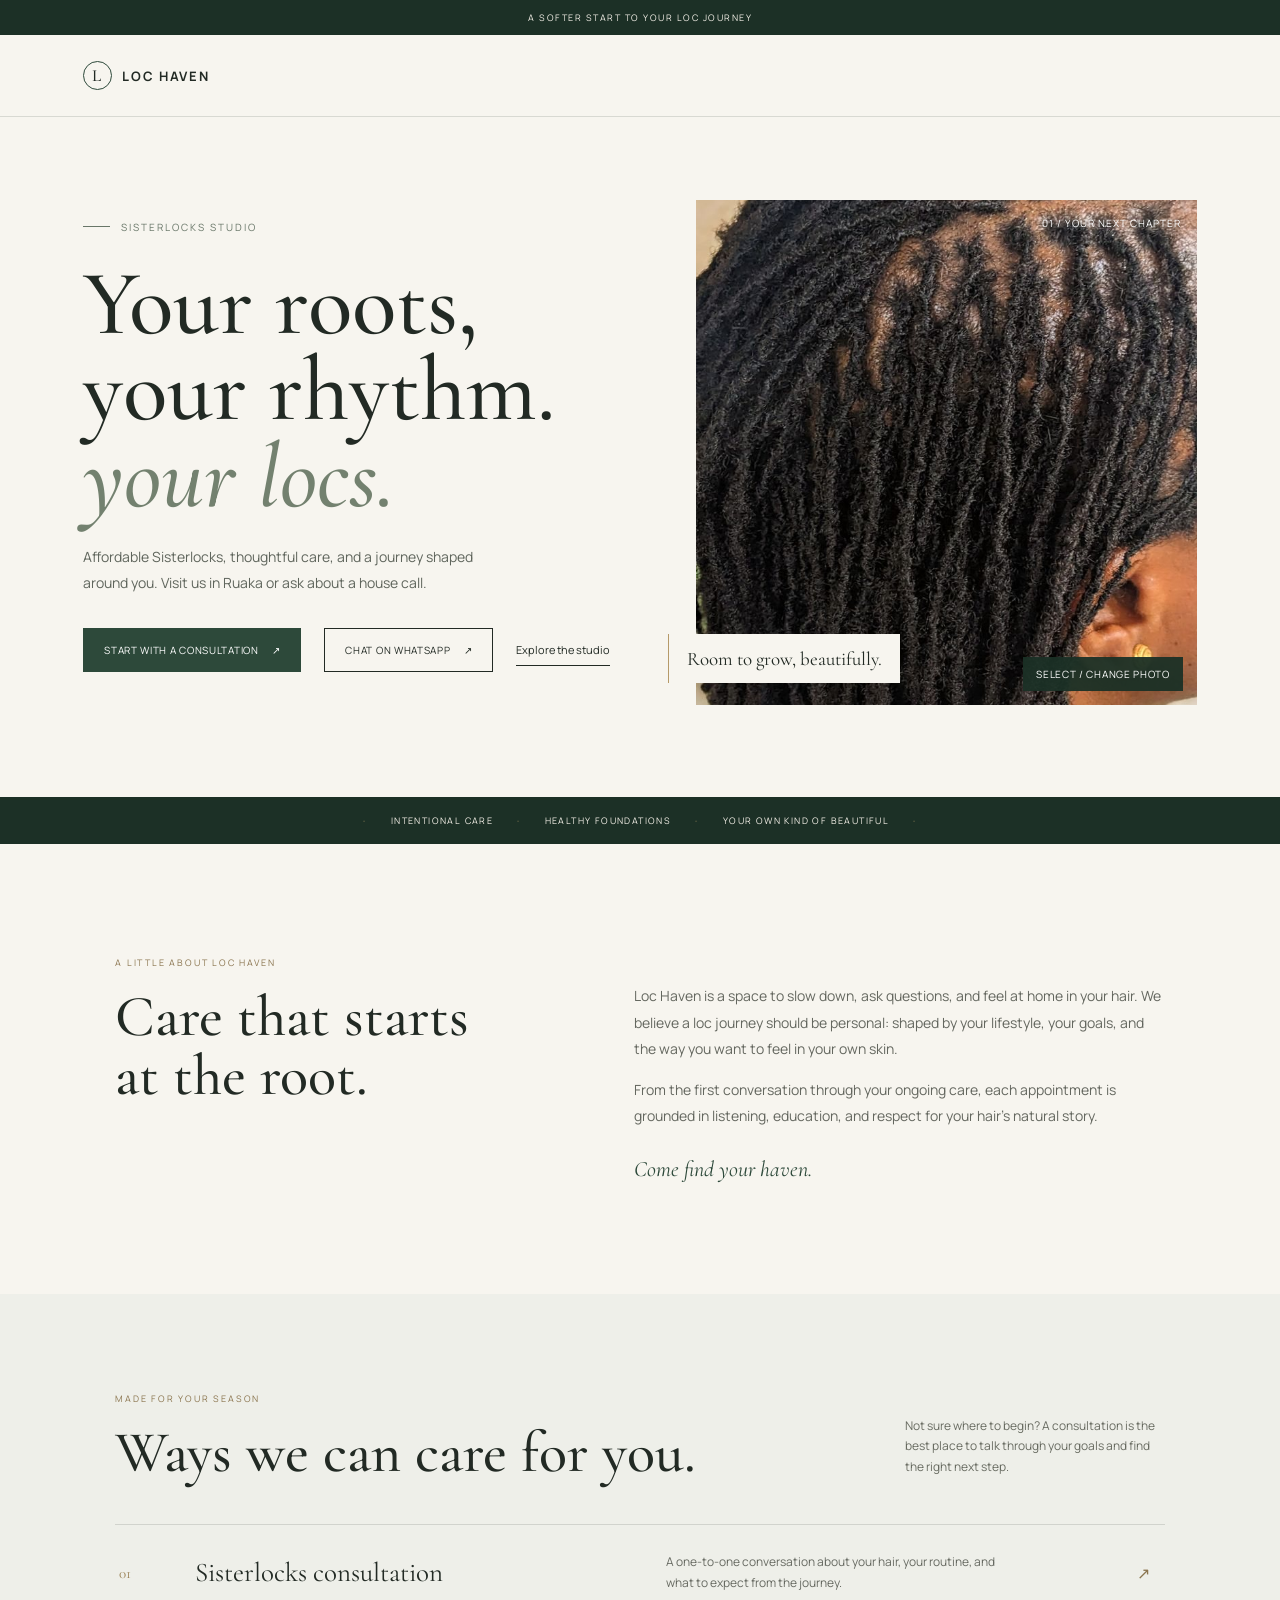
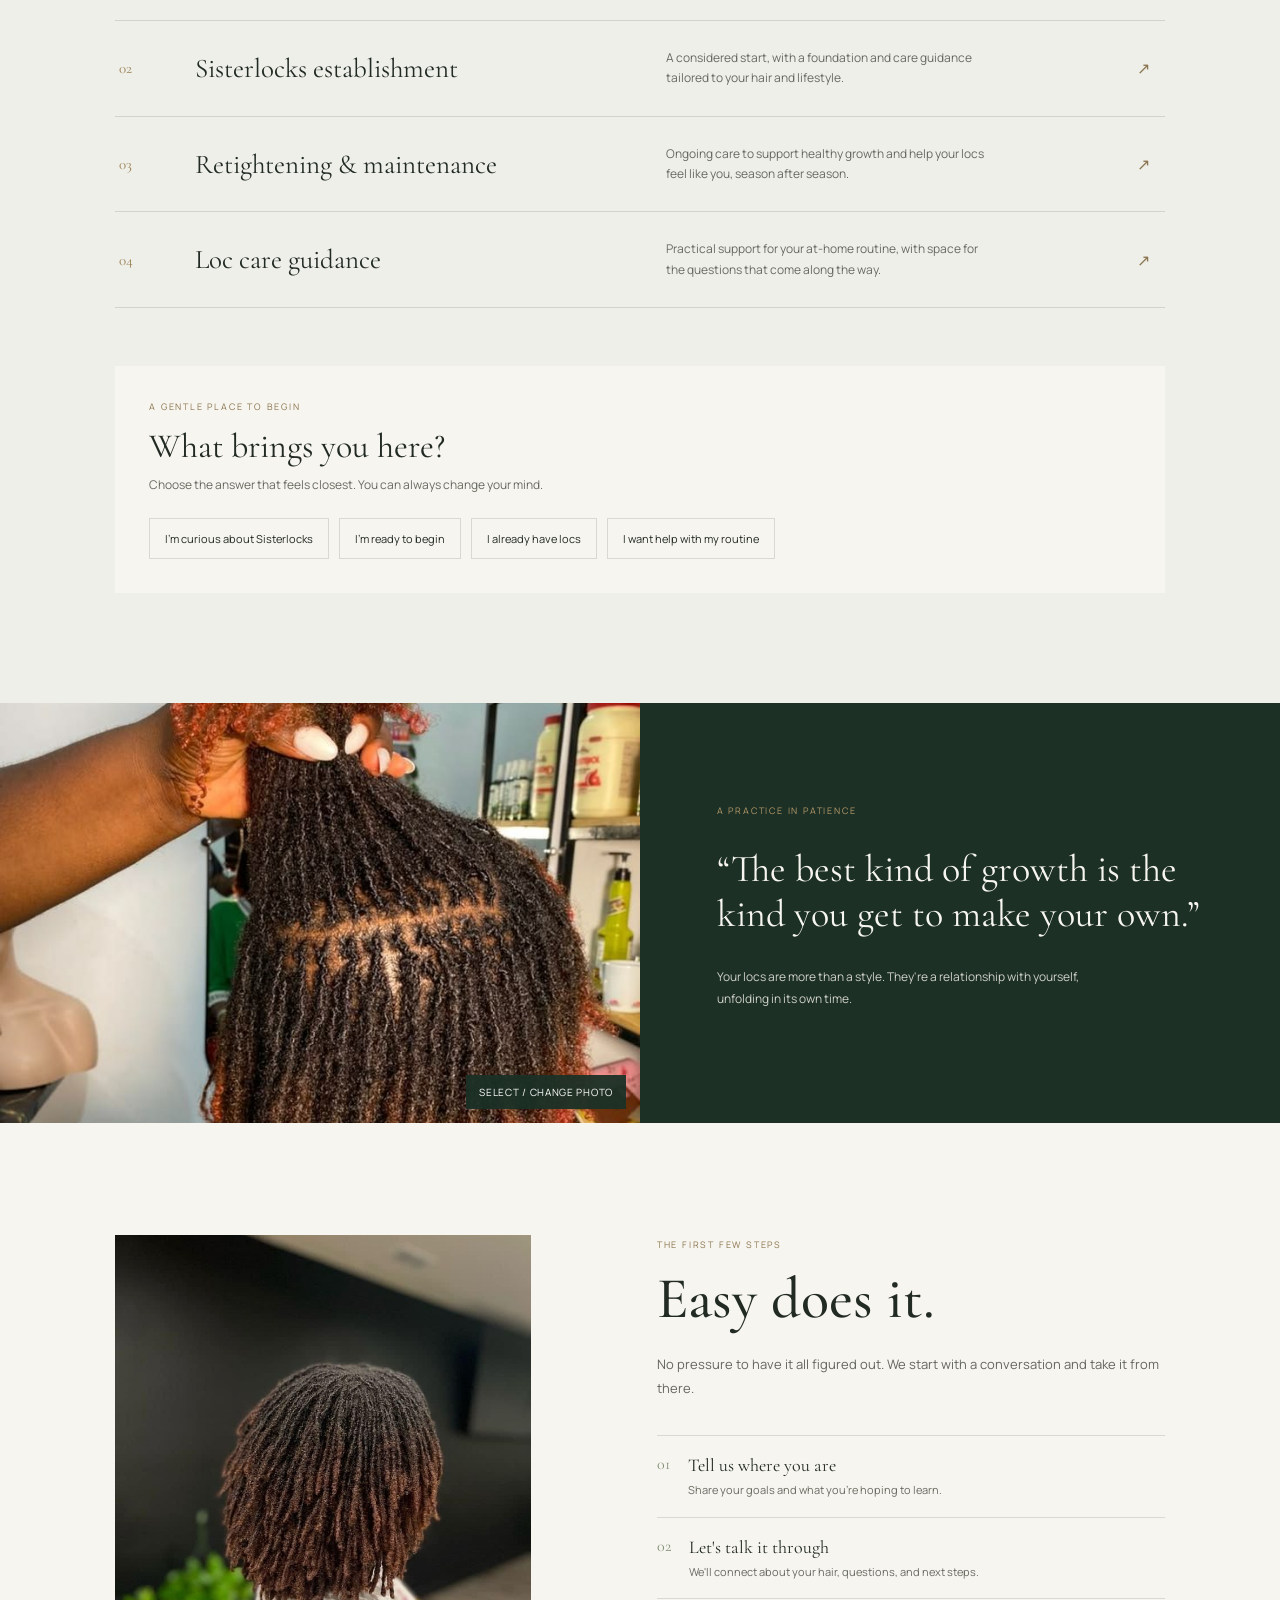
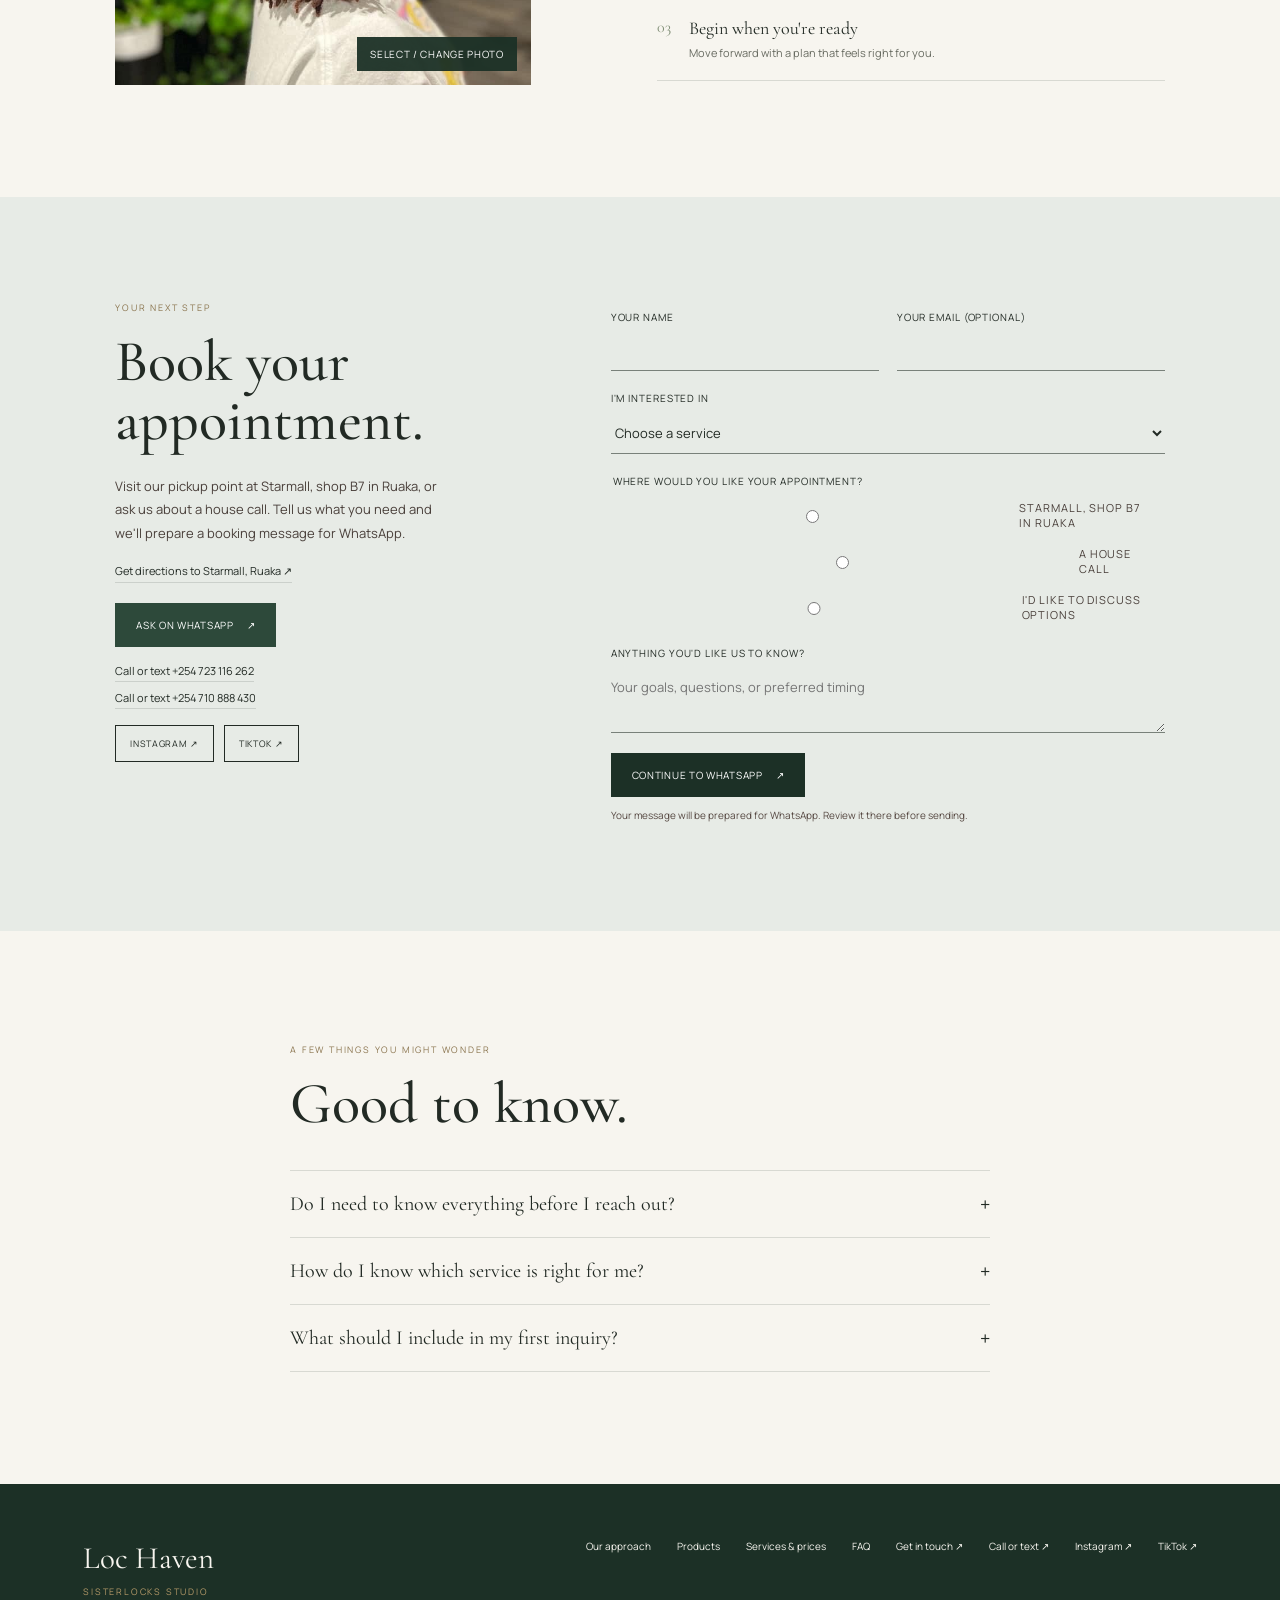
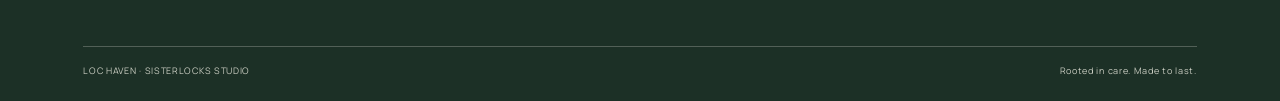
==== index.html @ c94c6c43 "Add direct WhatsApp contact on home page Co-authored-by: Copilot App <223556219+Copilot@users.norepl" ====
<!DOCTYPE html>
<html lang="en">
<head>
    <meta charset="UTF-8">
    <meta name="viewport" content="width=device-width, initial-scale=1.0">
    <meta name="theme-color" content="#f4f0e8">
    <meta name="description" content="A thoughtful home for your loc journey. Discover Sisterlocks consultations, establishment, and ongoing care at Loc Haven.">
    <title>Loc Haven | Sisterlocks Studio</title>
    <script>
        if (location.protocol === "file:" || location.hostname === "localhost" || location.hostname.endsWith(".localhost")) {
            document.documentElement.classList.add("local-preview");
        }
    </script>
    <link rel="preconnect" href="https://fonts.googleapis.com">
    <link rel="preconnect" href="https://fonts.gstatic.com" crossorigin>
    <link href="https://fonts.googleapis.com/css2?family=Cormorant+Garamond:wght@500;600;700&family=Manrope:wght@400;500;600;700&display=swap" rel="stylesheet">
    <link rel="stylesheet" href="STYLE.CSS?v=2">

</head>
<body>
    <div class="topline">A softer start to your loc journey</div>
    <header class="site-header">
        <a class="brand" href="#home" aria-label="Loc Haven home"><span class="brand-mark">L</span> LOC HAVEN</a>
        <details class="mobile-menu">
            <summary class="menu-toggle" aria-label="Open navigation">☰</summary>
            <nav class="nav-links" aria-label="Main navigation">
                <a href="index.html" aria-current="page">Home</a>
                <a href="services.html">Services</a>
                <a href="products.html">Products</a>
                <a href="#story">Our approach</a>
                <a href="#journey">Your journey</a>
                <a href="#faq">FAQ</a>
                <a class="nav-cta" href="#booking" data-service="Sisterlocks consultation">Begin your inquiry <span>↗</span></a>
            </nav>
        </details>
    </header>

    <main>
        <section class="hero" id="home">
            <div class="hero-copy">
                <div class="eyebrow">Sisterlocks studio</div>
                <h1>Your roots,<br>your rhythm.<br><em>your locs.</em></h1>
                <p>Affordable Sisterlocks, thoughtful care, and a journey shaped around you. Visit us in Ruaka or ask about a house call.</p>
                <div class="hero-actions">
                    <a class="button button-dark" href="#booking" data-service="Sisterlocks consultation">Start with a consultation <span>↗</span></a>
                    <a class="button" href="https://api.whatsapp.com/send?phone=254723116262&amp;text=Hello%20Loc%20Haven%2C%20I%27d%20like%20to%20ask%20a%20question%20about%20your%20services.">Chat on WhatsApp <span>↗</span></a>
                    <a class="text-link" href="#services">Explore the studio</a>
                </div>
            </div>
            <div class="hero-image-wrap">
                <button class="photo-edit" type="button" data-photo-edit="hero" aria-label="Change the hero photo">
                    <img class="hero-image" src="assets/hero.jpg" data-studio-image="hero" alt="Close-up of Sisterlocks styled over one shoulder" fetchpriority="high">
                    <span class="photo-edit-label">Select / change photo</span>
                </button>
                <input class="photo-input" type="file" accept="image/*" data-photo-input="hero" hidden>
                <div class="image-note">Room to grow, beautifully.</div>
                <div class="image-index">01 / YOUR NEXT CHAPTER</div>
            </div>
        </section>

        <div class="ticker" aria-label="Studio values"><span>·</span> intentional care <span>·</span> healthy foundations <span>·</span> your own kind of beautiful <span>·</span></div>

        <section class="section intro" id="story">
            <div>
                <div class="section-label">A little about Loc Haven</div>
                <h2>Care that starts at the root.</h2>
            </div>
            <div class="intro-copy">
                <p>Loc Haven is a space to slow down, ask questions, and feel at home in your hair. We believe a loc journey should be personal: shaped by your lifestyle, your goals, and the way you want to feel in your own skin.</p>
                <p>From the first conversation through your ongoing care, each appointment is grounded in listening, education, and respect for your hair's natural story.</p>
                <div class="signature">Come find your haven.</div>
            </div>
        </section>

        <section class="services" id="services">
            <div class="section-heading">
                <div><div class="section-label">Made for your season</div><h2>Ways we can care for you.</h2></div>
                <p>Not sure where to begin? A consultation is the best place to talk through your goals and find the right next step.</p>
            </div>
            <div class="service-list">
                <article class="service-row"><span class="service-num">01</span><h3>Sisterlocks consultation</h3><p>A one-to-one conversation about your hair, your routine, and what to expect from the journey.</p><a class="service-arrow" href="#booking" data-service="Sisterlocks consultation" aria-label="Ask about a Sisterlocks consultation">↗</a></article>
                <article class="service-row"><span class="service-num">02</span><h3>Sisterlocks establishment</h3><p>A considered start, with a foundation and care guidance tailored to your hair and lifestyle.</p><a class="service-arrow" href="#booking" data-service="Sisterlocks establishment" aria-label="Ask about Sisterlocks establishment">↗</a></article>
                <article class="service-row"><span class="service-num">03</span><h3>Retightening &amp; maintenance</h3><p>Ongoing care to support healthy growth and help your locs feel like you, season after season.</p><a class="service-arrow" href="#booking" data-service="Retightening &amp; maintenance" aria-label="Ask about retightening and maintenance">↗</a></article>
                <article class="service-row"><span class="service-num">04</span><h3>Loc care guidance</h3><p>Practical support for your at-home routine, with space for the questions that come along the way.</p><a class="service-arrow" href="#booking" data-service="Loc care guidance" aria-label="Ask about loc care guidance">↗</a></article>
            </div>
            <div class="service-finder">
                <div class="section-label">A gentle place to begin</div>
                <h3>What brings you here?</h3>
                <p>Choose the answer that feels closest. You can always change your mind.</p>
                <div class="service-choices" role="group" aria-label="Choose what brings you to Loc Haven">
                    <button type="button" data-recommendation="Sisterlocks consultation" aria-pressed="false">I'm curious about Sisterlocks</button>
                    <button type="button" data-recommendation="Sisterlocks establishment" aria-pressed="false">I'm ready to begin</button>
                    <button type="button" data-recommendation="Retightening &amp; maintenance" aria-pressed="false">I already have locs</button>
                    <button type="button" data-recommendation="Loc care guidance" aria-pressed="false">I want help with my routine</button>
                </div>
                <div class="service-recommendation" id="service-recommendation" aria-live="polite" hidden>
                    <div>
                        <span class="recommendation-label">A lovely next step</span>
                        <h4 id="recommendation-title"></h4>
                        <p id="recommendation-description"></p>
                    </div>
                    <a class="button button-dark" id="recommendation-link" href="#booking">Ask us about it <span>↗</span></a>
                </div>
            </div>
        </section>

        <section class="quote-band">
            <div class="quote-image-wrap">
                <button class="photo-edit" type="button" data-photo-edit="quote" aria-label="Change the quote photo">
                    <img class="quote-image" src="assets/quote.jpg" data-studio-image="quote" alt="Finished loc style lifted to show its neat parting" loading="lazy">
                    <span class="photo-edit-label">Select / change photo</span>
                </button>
                <input class="photo-input" type="file" accept="image/*" data-photo-input="quote" hidden>
            </div>
            <div class="quote-copy">
                <div class="section-label">A practice in patience</div>
                <blockquote>“The best kind of growth is the kind you get to make your own.”</blockquote>
                <p>Your locs are more than a style. They're a relationship with yourself, unfolding in its own time.</p>
            </div>
        </section>

        <section class="section journey" id="journey">
            <div class="journey-image-wrap">
                <button class="photo-edit" type="button" data-photo-edit="journey" aria-label="Change the journey photo">
                    <img class="journey-image" src="assets/journey.jpg" data-studio-image="journey" alt="Portrait from behind showing shoulder-length locs" loading="lazy">
                    <span class="photo-edit-label">Select / change photo</span>
                </button>
                <input class="photo-input" type="file" accept="image/*" data-photo-input="journey" hidden>
            </div>
            <div class="journey-copy">
                <div class="section-label">The first few steps</div>
                <h2>Easy does it.</h2>
                <p class="journey-intro">No pressure to have it all figured out. We start with a conversation and take it from there.</p>
                <div class="steps">
                    <div class="step"><span class="step-number">01</span><div><strong>Tell us where you are</strong><p>Share your goals and what you're hoping to learn.</p></div></div>
                    <div class="step"><span class="step-number">02</span><div><strong>Let's talk it through</strong><p>We'll connect about your hair, questions, and next steps.</p></div></div>
                    <div class="step"><span class="step-number">03</span><div><strong>Begin when you're ready</strong><p>Move forward with a plan that feels right for you.</p></div></div>
                </div>
            </div>
        </section>

        <section class="booking" id="booking">
            <div class="booking-inner">
                <div>
                    <div class="section-label">Your next step</div>
                    <h2>Book your appointment.</h2>
                    <p class="booking-intro">Visit our pickup point at Starmall, shop B7 in Ruaka, or ask us about a house call. Tell us what you need and we'll prepare a booking message for WhatsApp.</p>
                    <a class="booking-location" href="https://www.google.com/maps/search/?api=1&amp;query=Starmall%2C%20Ruaka%2C%20Kenya" target="_blank" rel="noopener noreferrer">Get directions to Starmall, Ruaka ↗</a>
                    <div class="booking-contacts">
                        <a class="button button-dark" href="https://api.whatsapp.com/send?phone=254723116262&amp;text=Hello%20Loc%20Haven%2C%20I%27d%20like%20to%20ask%20about%20Sisterlocks.">Ask on WhatsApp <span>↗</span></a>
                        <div class="booking-phone-links">
                            <a href="tel:+254723116262">Call or text +254 723 116 262</a>
                            <a href="tel:+254710888430">Call or text +254 710 888 430</a>
                        </div>
                        <div class="booking-social-links" aria-label="Follow Loc Haven">
                            <a class="button booking-social-link" href="https://www.instagram.com/sheilas_sisterlocs_studio/">Instagram ↗</a>
                            <a class="button booking-social-link" href="https://www.tiktok.com/@the.loc.haven3">TikTok ↗</a>
                            <a class="button booking-social-link" id="share-site-link" href="#" target="_blank" rel="noopener noreferrer" hidden>Share this website on WhatsApp ↗</a>
                        </div>
                    </div>
                </div>
                <form class="booking-form" id="booking-form">
                    <div class="field"><label for="name">Your name</label><input id="name" name="name" autocomplete="name" required></div>
                    <div class="field"><label for="email">Your email (optional)</label><input id="email" name="email" type="email" autocomplete="email"></div>
                    <div class="field field-wide"><label for="service">I'm interested in</label><select id="service" name="service" required><option value="" disabled selected>Choose a service</option><option>Sisterlocks consultation</option><option>Sisterlocks establishment</option><option>Retightening &amp; maintenance</option><option>Loc care guidance</option><option>I'm not sure yet</option></select></div>
                    <fieldset class="field field-wide visit-preference">
                        <legend>Where would you like your appointment?</legend>
                        <label><input type="radio" name="visit" value="Starmall, shop B7 in Ruaka"> Starmall, shop B7 in Ruaka</label>
                        <label><input type="radio" name="visit" value="A house call"> A house call</label>
                        <label><input type="radio" name="visit" value="I'd like to discuss options"> I'd like to discuss options</label>
                    </fieldset>
                    <div class="field field-wide"><label for="message">Anything you'd like us to know?</label><textarea id="message" name="message" placeholder="Your goals, questions, or preferred timing"></textarea></div>
                    <button class="button" type="submit">Continue to WhatsApp <span>↗</span></button>
                    <p class="form-note">Your message will be prepared for WhatsApp. Review it there before sending.</p>
                </form>
            </div>
        </section>

        <section class="section faq" id="faq">
            <div class="section-heading"><div><div class="section-label">A few things you might wonder</div><h2>Good to know.</h2></div></div>
            <details><summary>Do I need to know everything before I reach out?</summary><p>Not at all. A consultation is a space to ask questions, talk through your goals, and understand what the process could look like for you.</p></details>
            <details><summary>How do I know which service is right for me?</summary><p>Tell us a little about your hair and what you're hoping for in the inquiry form. We can help you find a useful place to begin.</p></details>
            <details><summary>What should I include in my first inquiry?</summary><p>Your name, the service you're curious about, and any questions or timing preferences are a lovely start. You don't need to have a whole plan yet.</p></details>
        </section>
    </main>

    <footer>
        <div class="footer-main">
            <a class="footer-brand" href="#home">Loc Haven<small>Sisterlocks Studio</small></a>
            <div class="footer-links">
                <a href="#story">Our approach</a>
                <a href="products.html">Products</a>
                <a href="services.html">Services &amp; prices</a>
                <a href="#faq">FAQ</a>
                <a href="#booking">Get in touch ↗</a>
                <a href="tel:+254723116262">Call or text ↗</a>
                <a href="https://www.instagram.com/sheilas_sisterlocs_studio/">Instagram ↗</a>
                <a href="https://www.tiktok.com/@the.loc.haven3">TikTok ↗</a>
            </div>
        </div>
        <div class="photo-status" id="photo-status" role="status" aria-live="polite"></div>
        <div class="footer-bottom"><span>LOC HAVEN · SISTERLOCKS STUDIO</span><span>Rooted in care. Made to last.</span></div>
    </footer>
    <script src="script.js?v=2" defer></script>
</body>
</html>
---- STYLE.CSS ----
:root {
            --paper: #f7f5ef;
            --ink: #222a24;
            --green: #2d493a;
            --green-deep: #1c3026;
            --lime: #b69a69;
            --sage: #e7ebe6;
            --line: rgba(32, 43, 35, .14);
            --serif: "Cormorant Garamond", Georgia, serif;
            --sans: "Manrope", sans-serif;
        }
        * { box-sizing: border-box; }
        html { scroll-behavior: smooth; }
        body { margin: 0; background: var(--paper); color: var(--ink); font-family: var(--sans); }
        a { color: inherit; text-decoration: none; }
        button, input, select, textarea { font: inherit; }
        .topline { background: var(--green-deep); color: #f4f0e8; text-align: center; padding: 11px 18px; font-size: 9px; letter-spacing: 1.5px; text-transform: uppercase; }
        .topline span { color: var(--lime); }
        .site-header { height: 82px; display: flex; align-items: center; justify-content: space-between; padding: 0 6.5%; border-bottom: 1px solid var(--line); position: relative; z-index: 5; background: var(--paper); }
        .brand { display: flex; align-items: center; gap: 10px; font-size: 13px; font-weight: 700; letter-spacing: 1.7px; }
        .brand-mark { width: 29px; height: 29px; border: 1px solid var(--green); border-radius: 50%; display: grid; place-items: center; font-family: var(--serif); font-size: 17px; font-weight: 500; }
        .mobile-menu { display: flex; align-items: center; }
        .nav-links { display: flex; align-items: center; gap: 32px; font-size: 11px; }
        .nav-links a:not(.nav-cta):hover { color: #6b806a; }
        .nav-cta, .button { display: inline-flex; align-items: center; justify-content: center; gap: 13px; border: 1px solid var(--ink); padding: 14px 20px; font-size: 10px; letter-spacing: .7px; text-transform: uppercase; transition: background .2s, color .2s; }
        .nav-cta:hover, .button:hover { background: var(--ink); color: var(--paper); }
        .menu-toggle { display: none; background: none; border: 0; color: var(--ink); font-size: 22px; cursor: pointer; list-style: none; }
        .menu-toggle::-webkit-details-marker { display: none; }
        .hero { min-height: 680px; display: grid; grid-template-columns: 1fr .9fr; padding: 68px 6.5% 78px; gap: 5%; align-items: center; overflow: hidden; }
        .hero-copy { padding: 12px 0 24px; max-width: 580px; animation: rise .7s ease both; }
        .eyebrow { font-size: 10px; letter-spacing: 2px; text-transform: uppercase; color: #687668; display: flex; align-items: center; gap: 11px; }
        .eyebrow::before { content: ""; width: 27px; height: 1px; background: currentColor; }
        h1, h2, h3, p { margin-top: 0; }
        h1 { font: 500 92px/.94 var(--serif); margin: 27px 0 24px; }
        h1 em { color: #73816f; font-weight: 500; }
        .hero-copy > p { color: #5f655c; max-width: 410px; font-size: 14px; line-height: 1.85; margin-bottom: 32px; }
        .hero-actions { display: flex; gap: 23px; align-items: center; }
        .button-dark { background: var(--green); color: white; border-color: var(--green); }
        .button-dark:hover { background: var(--green-deep); color: white; }
        .text-link { font-size: 11px; border-bottom: 1px solid var(--ink); padding: 8px 0; }
        .hero-image-wrap { position: relative; height: 505px; max-width: 510px; justify-self: end; width: 100%; animation: rise .8s .12s ease both; }
        .hero-image { width: 100%; height: 100%; object-fit: cover; object-position: center 40%; display: block; }
        .image-note { position: absolute; bottom: 22px; left: -28px; background: var(--paper); border-left: 1px solid var(--lime); padding: 13px 18px; font: 19px var(--serif); }
        .image-index { position: absolute; right: 16px; top: 16px; color: white; font-size: 10px; letter-spacing: 1px; text-shadow: 0 1px 8px #333; }
        .photo-edit { position: absolute; inset: 0; display: block; width: 100%; height: 100%; overflow: hidden; padding: 0; border: 0; background: transparent; cursor: default; pointer-events: none; text-align: left; }
        .photo-edit img { transition: transform .35s ease; }
        .photo-edit:hover img, .photo-edit:focus-visible img { transform: scale(1.025); }
        .photo-edit:focus-visible { outline: 2px solid var(--lime); outline-offset: 4px; }
        .photo-edit-label, .photo-status { display: none; }
        .local-preview .photo-edit { cursor: pointer; pointer-events: auto; }
        .local-preview .photo-edit-label { position: absolute; right: 14px; bottom: 14px; display: block; padding: 10px 13px; background: rgba(27, 48, 38, .94); color: white; font-size: 10px; letter-spacing: .7px; text-transform: uppercase; }
        .local-preview .photo-status { display: block; }
        .local-preview .photo-status:empty { display: none; }
        .image-note, .image-index { pointer-events: none; z-index: 1; }
        .ticker { background: var(--green-deep); color: #f4f0e8; display: flex; justify-content: center; gap: 24px; padding: 17px; font: 9px var(--sans); letter-spacing: 1.4px; text-transform: uppercase; }
        .ticker span { color: var(--lime); }
        .section { padding: 112px 9%; }
        .intro { display: grid; grid-template-columns: .85fr 1.15fr; gap: 12%; align-items: start; }
        .section-label { font-size: 9px; letter-spacing: 1.8px; text-transform: uppercase; color: #8b754f; }
        h2 { font: 500 58px/1.02 var(--serif); margin: 18px 0 25px; }
        .intro-copy { max-width: 570px; padding-top: 27px; }
        .intro-copy p { font-size: 14px; line-height: 1.9; color: #64675f; }
        .signature { font: italic 22px var(--serif); margin-top: 26px; color: var(--green); }
        .services { background: #eeefe9; padding: 98px 9% 110px; }
        .section-heading { display: flex; align-items: end; justify-content: space-between; gap: 30px; margin-bottom: 42px; }
        .section-heading h2 { margin-bottom: 0; }
        .section-heading p { font-size: 12px; line-height: 1.7; color: #686b61; max-width: 260px; margin-bottom: 5px; }
        .service-list { border-top: 1px solid var(--line); }
        .service-row { display: grid; grid-template-columns: 58px 1fr 1fr 24px; gap: 18px; align-items: center; padding: 27px 4px; border-bottom: 1px solid var(--line); }
        .service-num { color: #9a8155; font: 15px var(--serif); }
        .service-row h3 { font: 27px var(--serif); margin: 0; }
        .service-row p { font-size: 12px; line-height: 1.7; color: #676a62; max-width: 330px; margin: 0; }
        .service-arrow { font-size: 16px; color: #8b754f; }
        .service-finder { margin-top: 58px; padding: 34px; background: var(--paper); }
        .service-finder h3 { font: 34px var(--serif); margin: 13px 0 8px; }
        .service-finder > p { color: #686b61; font-size: 12px; line-height: 1.7; margin-bottom: 22px; }
        .service-choices { display: flex; flex-wrap: wrap; gap: 10px; }
        .service-choices button { border: 1px solid var(--line); padding: 12px 15px; background: transparent; color: var(--ink); cursor: pointer; font-size: 11px; transition: background .2s, color .2s, border-color .2s; }
        .service-choices button:hover, .service-choices button:focus-visible, .service-choices button[aria-pressed="true"] { background: var(--green-deep); border-color: var(--green-deep); color: var(--paper); }
        .service-choices button:focus-visible, .service-recommendation a:focus-visible { outline: 2px solid var(--lime); outline-offset: 3px; }
        .service-recommendation[hidden] { display: none; }
        .service-recommendation { display: flex; align-items: center; justify-content: space-between; gap: 24px; margin-top: 25px; padding-top: 22px; border-top: 1px solid var(--line); }
        .recommendation-label { color: #8b754f; font-size: 9px; letter-spacing: 1.5px; text-transform: uppercase; }
        .service-recommendation h4 { font: 24px var(--serif); margin: 7px 0; }
        .service-recommendation p { color: #686b61; font-size: 11px; line-height: 1.7; margin: 0; }
        .quote-band { display: grid; grid-template-columns: 1fr 1fr; min-height: 420px; background: var(--green-deep); color: var(--paper); }
        .quote-image-wrap { position: relative; min-height: 420px; height: 100%; }
        .quote-image { display: block; width: 100%; height: 100%; min-height: 420px; object-fit: cover; object-position: center 35%; }
        .quote-copy { padding: 82px 12%; align-self: center; }
        .quote-copy .section-label { color: var(--lime); }
        blockquote { margin: 30px 0; font: 38px/1.18 var(--serif); }
        .quote-copy p { color: #d0d1c8; font-size: 12px; line-height: 1.8; max-width: 370px; }
        .journey { display: grid; grid-template-columns: .9fr 1.1fr; gap: 12%; align-items: center; }
        .journey-image-wrap { position: relative; height: 450px; width: 100%; }
        .journey-image { height: 100%; width: 100%; object-fit: cover; object-position: center; display: block; }
        .journey-intro { font-size: 13px; line-height: 1.8; color: #64675f; }
        .steps { margin-top: 35px; border-top: 1px solid var(--line); }
        .step { display: flex; gap: 18px; padding: 18px 0; border-bottom: 1px solid var(--line); }
        .step-number { color: #829078; font: 16px var(--serif); }
        .step strong { display: block; font: 18px var(--serif); margin-bottom: 5px; }
        .step p { color: #686b61; font-size: 11px; line-height: 1.6; margin: 0; }
        .booking { background: var(--sage); padding: 104px 9% 108px; }
        .booking-inner { display: grid; grid-template-columns: .8fr 1.2fr; gap: 12%; max-width: 1100px; margin: auto; }
        .booking h2 { max-width: 390px; }
        .booking-intro { color: #493f3a; font-size: 13px; line-height: 1.8; max-width: 340px; }
        .booking-contacts { display: flex; align-items: flex-start; flex-direction: column; gap: 16px; }
        .booking-location { display: inline-block; margin: 0 0 20px; border-bottom: 1px solid var(--line); padding-bottom: 4px; font-size: 11px; }
        .booking-location:hover { color: #6b806a; }
        .booking-phone-links { display: grid; gap: 8px; font-size: 11px; }
        .booking-phone-links a { width: fit-content; border-bottom: 1px solid var(--line); padding-bottom: 3px; }
        .booking-phone-links a:hover { color: #6b806a; }
        .booking-social-links { display: flex; flex-wrap: wrap; gap: 10px; }
        .booking-social-link { font-size: 9px; padding: 11px 14px; }
        .booking-social-link:hover { background: var(--green-deep); border-color: var(--green-deep); color: white; }
        .booking-social-link[hidden] { display: none; }
        .booking-form { display: grid; grid-template-columns: 1fr 1fr; gap: 20px 18px; padding-top: 9px; }
        .field { display: flex; flex-direction: column; gap: 8px; }
        .field-wide { grid-column: 1 / -1; }
        .field label { font-size: 10px; letter-spacing: .9px; text-transform: uppercase; }
        .field input, .field select, .field textarea { width: 100%; border: 0; border-bottom: 1px solid rgba(32,43,35,.55); border-radius: 0; padding: 10px 0; color: var(--ink); outline: 0; background: transparent; font-size: 13px; }
        .field input:focus, .field select:focus, .field textarea:focus { border-color: var(--green-deep); border-bottom-width: 2px; }
        .field textarea { min-height: 65px; resize: vertical; }
        .visit-preference { border: 0; padding: 0; margin: 0; }
        .visit-preference legend { margin-bottom: 8px; font-size: 10px; letter-spacing: .9px; text-transform: uppercase; }
        .visit-preference label { display: inline-flex; align-items: center; gap: 7px; margin: 4px 14px 4px 0; color: #493f3a; font-size: 11px; cursor: pointer; }
        .visit-preference input { accent-color: var(--green); }
        .booking-form .button { cursor: pointer; background: var(--green-deep); color: white; border-color: var(--green-deep); grid-column: 1 / -1; justify-self: start; }
        .booking-form .button:hover { background: var(--ink); }
        .form-note { font-size: 10px; line-height: 1.5; color: #564842; grid-column: 1 / -1; margin: -9px 0 0; }
        .faq { max-width: 930px; margin: auto; }
        .faq .section-heading { display: block; margin-bottom: 37px; }
        .faq details { border-top: 1px solid var(--line); padding: 21px 0; }
        .faq details:last-child { border-bottom: 1px solid var(--line); }
        .faq summary { cursor: pointer; list-style: none; display: flex; justify-content: space-between; font: 20px var(--serif); }
        .faq summary::-webkit-details-marker { display: none; }
        .faq summary::after { content: "+"; font: 18px var(--sans); }
        .faq details[open] summary::after { content: "-"; }
        .faq details p { font-size: 12px; line-height: 1.8; color: #686b61; max-width: 680px; margin: 17px 30px 0 0; }
        .page-intro { padding: 92px 9% 72px; background: var(--sage); }
        .page-intro h1 { font-size: clamp(58px, 8vw, 92px); margin: 20px 0; }
        .page-intro > p { max-width: 560px; color: #5f655c; font-size: 14px; line-height: 1.85; margin: 0; }
        .catalog-section { padding: 78px 9% 100px; }
        .catalog-section .section-heading { margin-bottom: 34px; }
        .catalog-grid { display: grid; grid-template-columns: repeat(3, minmax(0, 1fr)); gap: 16px; }
        .catalog-card { position: relative; min-height: 210px; padding: 28px; background: #eeefe9; display: flex; flex-direction: column; align-items: flex-start; }
        .catalog-number { color: #9a8155; font: 15px var(--serif); }
        .catalog-card h3 { font: 27px var(--serif); margin: 18px 0 4px; }
        .catalog-card p { color: #686b61; font-size: 12px; margin-bottom: 16px; }
        .catalog-price { margin-top: auto; color: var(--green); font-size: 14px; font-weight: 700; }
        .catalog-cta { margin-top: 56px; padding: 34px; background: var(--green-deep); color: var(--paper); display: flex; justify-content: space-between; align-items: center; gap: 24px; }
        .catalog-cta .section-label { color: var(--lime); }
        .catalog-cta h2 { font-size: 38px; margin: 10px 0; }
        .catalog-cta p { color: #d0d1c8; font-size: 12px; line-height: 1.7; max-width: 460px; margin: 0; }
        .catalog-cta .button { flex-shrink: 0; border-color: var(--paper); }
        .catalog-cta .button:hover { background: var(--paper); color: var(--green-deep); }
        footer { background: var(--green-deep); color: var(--paper); padding: 55px 6.5% 24px; }
        .footer-main { display: flex; justify-content: space-between; align-items: start; padding-bottom: 48px; gap: 30px; }
        .footer-brand { font: 31px var(--serif); }
        .footer-brand small { display: block; font: 9px var(--sans); letter-spacing: 1.8px; margin-top: 8px; text-transform: uppercase; color: var(--lime); }
        .footer-links { display: flex; gap: 26px; font-size: 10px; }
        .footer-links a:hover { color: var(--lime); }
        .photo-status { position: fixed; z-index: 10; left: 50%; bottom: 18px; transform: translateX(-50%); max-width: calc(100vw - 32px); padding: 12px 16px; background: var(--green-deep); color: var(--paper); font-size: 12px; box-shadow: 0 6px 24px rgba(0, 0, 0, .18); }
        .photo-status:empty { display: none; }
        .footer-bottom { border-top: 1px solid rgba(244,240,232,.25); padding-top: 17px; color: #c9ccc1; display: flex; justify-content: space-between; font-size: 9px; letter-spacing: .7px; }
        @keyframes rise { from { opacity: 0; transform: translateY(16px); } to { opacity: 1; transform: translateY(0); } }
        @media (max-width: 760px) {
            .site-header { height: 70px; padding: 0 6%; }
            .menu-toggle { display: block; }
            .mobile-menu { position: static; }
            .nav-links { display: none; position: absolute; top: 69px; left: 0; right: 0; background: var(--paper); padding: 22px 6% 28px; border-bottom: 1px solid var(--line); flex-direction: column; align-items: stretch; gap: 20px; }
            .mobile-menu[open] .nav-links { display: flex; }
            .nav-cta { align-self: flex-start; }
            .hero { grid-template-columns: 1fr; padding: 54px 7% 56px; gap: 42px; }
            h1 { font-size: 66px; }
            .hero-image-wrap { justify-self: stretch; height: min(112vw, 480px); max-width: none; margin-left: 8px; }
            .image-note { left: -9px; }
            .ticker { gap: 13px; font-size: 13px; flex-wrap: wrap; }
            .section, .services, .catalog-section { padding: 78px 7%; }
            .page-intro { padding: 70px 7% 55px; }
            .catalog-grid { grid-template-columns: repeat(2, minmax(0, 1fr)); }
            .catalog-cta { align-items: flex-start; flex-direction: column; padding: 28px 22px; }
            h2 { font-size: 43px; }
            .intro, .journey, .booking-inner { grid-template-columns: 1fr; gap: 24px; }
            .intro-copy { padding-top: 0; }
            .section-heading { align-items: start; flex-direction: column; }
            .section-heading p { max-width: 350px; }
            .service-row { grid-template-columns: 30px 1fr 18px; gap: 12px; padding: 23px 0; }
            .service-row h3 { font-size: 21px; }
            .service-row p { grid-column: 2; grid-row: 2; }
            .service-arrow { grid-column: 3; grid-row: 1; }
            .service-finder { margin-top: 38px; padding: 25px 20px; }
            .service-recommendation { align-items: flex-start; flex-direction: column; gap: 16px; }
            .quote-band { grid-template-columns: 1fr; }
            .quote-image-wrap { min-height: 320px; height: 320px; }
            .quote-copy { padding: 54px 8%; }
            blockquote { font-size: 31px; }
            .journey-image-wrap { height: 350px; }
            .booking { padding: 74px 7%; }
            .booking-form { margin-top: 17px; }
            .footer-main { flex-direction: column; padding-bottom: 35px; }
            .footer-links { flex-wrap: wrap; gap: 18px; }
        }
        @media (max-width: 430px) {
            .topline { font-size: 9px; letter-spacing: 1px; }
            .hero-actions { align-items: flex-start; flex-direction: column; gap: 13px; }
            .booking-form { grid-template-columns: 1fr; }
            .field-wide, .booking-form .button, .form-note { grid-column: auto; }
            .catalog-grid { grid-template-columns: 1fr; }
            .catalog-card { min-height: 180px; }
            .footer-bottom { flex-direction: column; gap: 10px; }
        }
        @media (prefers-reduced-motion: reduce) {
            *, *::before, *::after { scroll-behavior: auto !important; animation-duration: .01ms !important; transition-duration: .01ms !important; }
        }
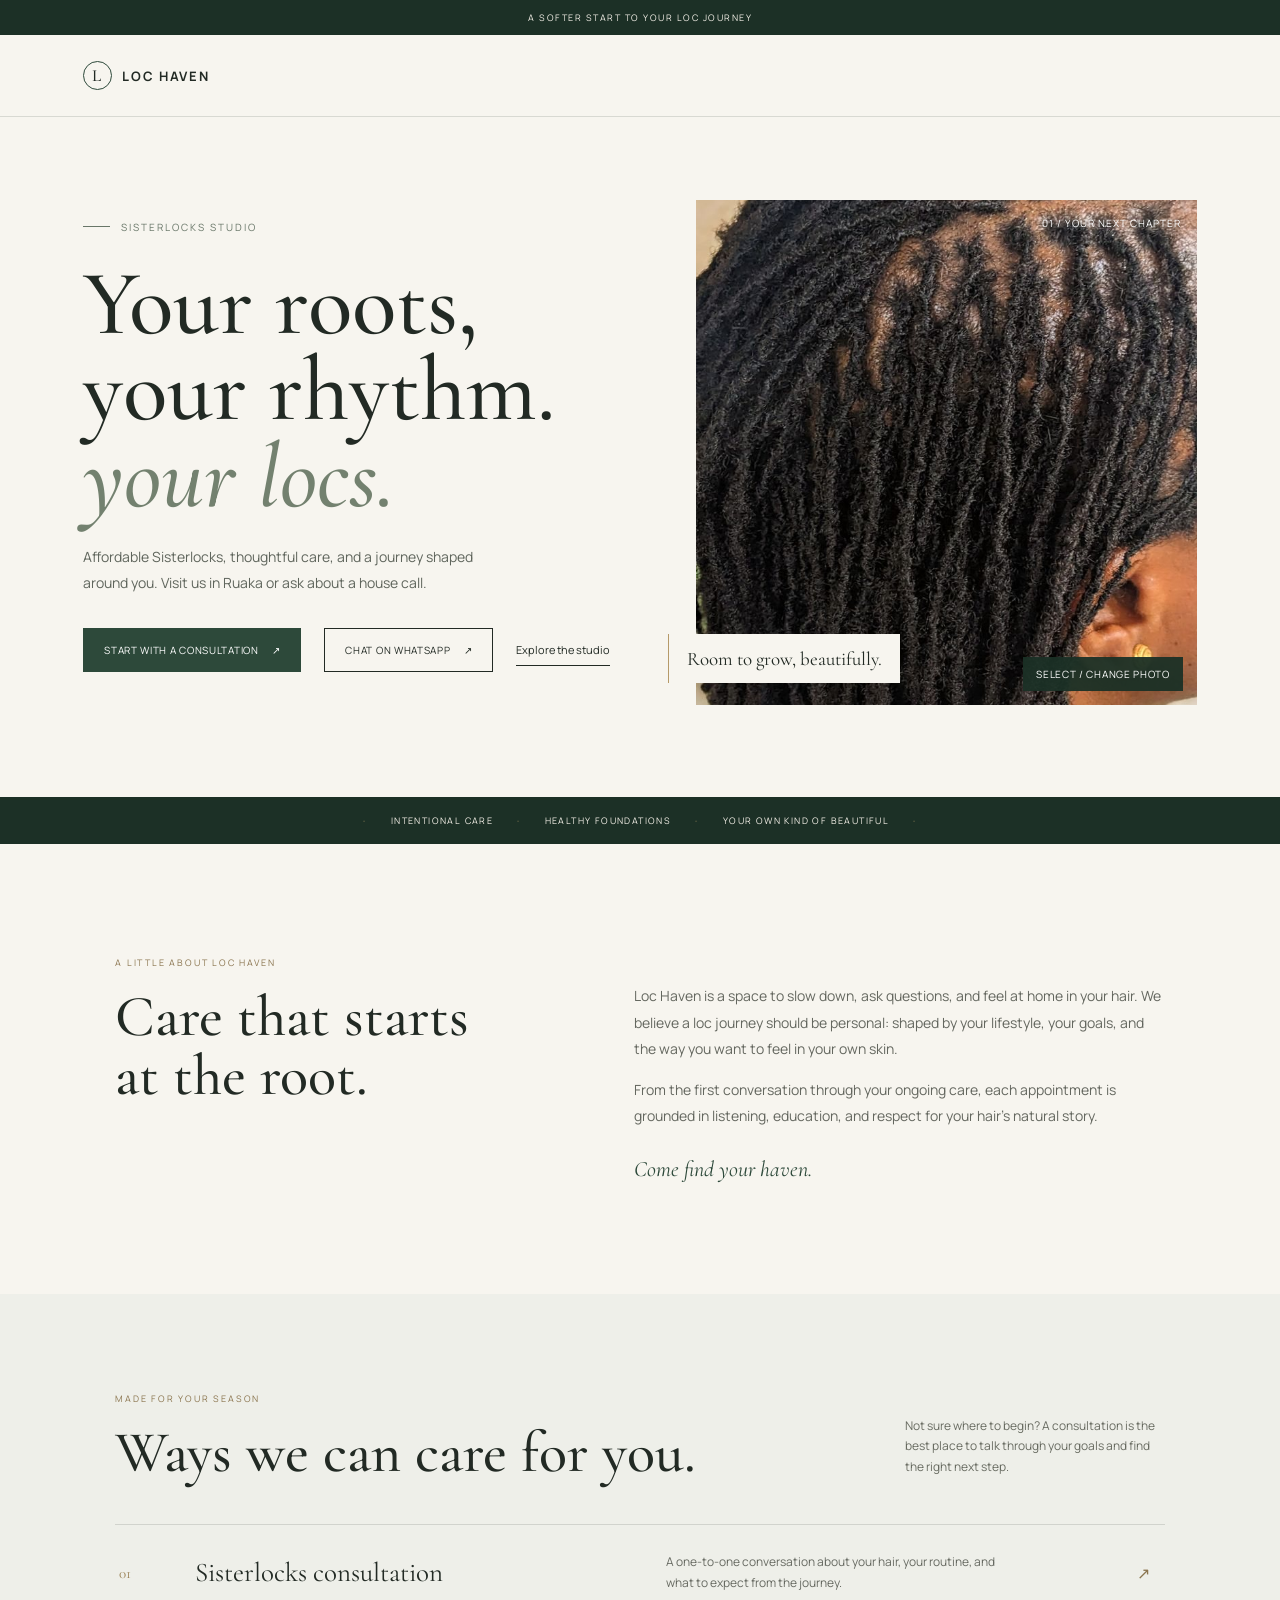
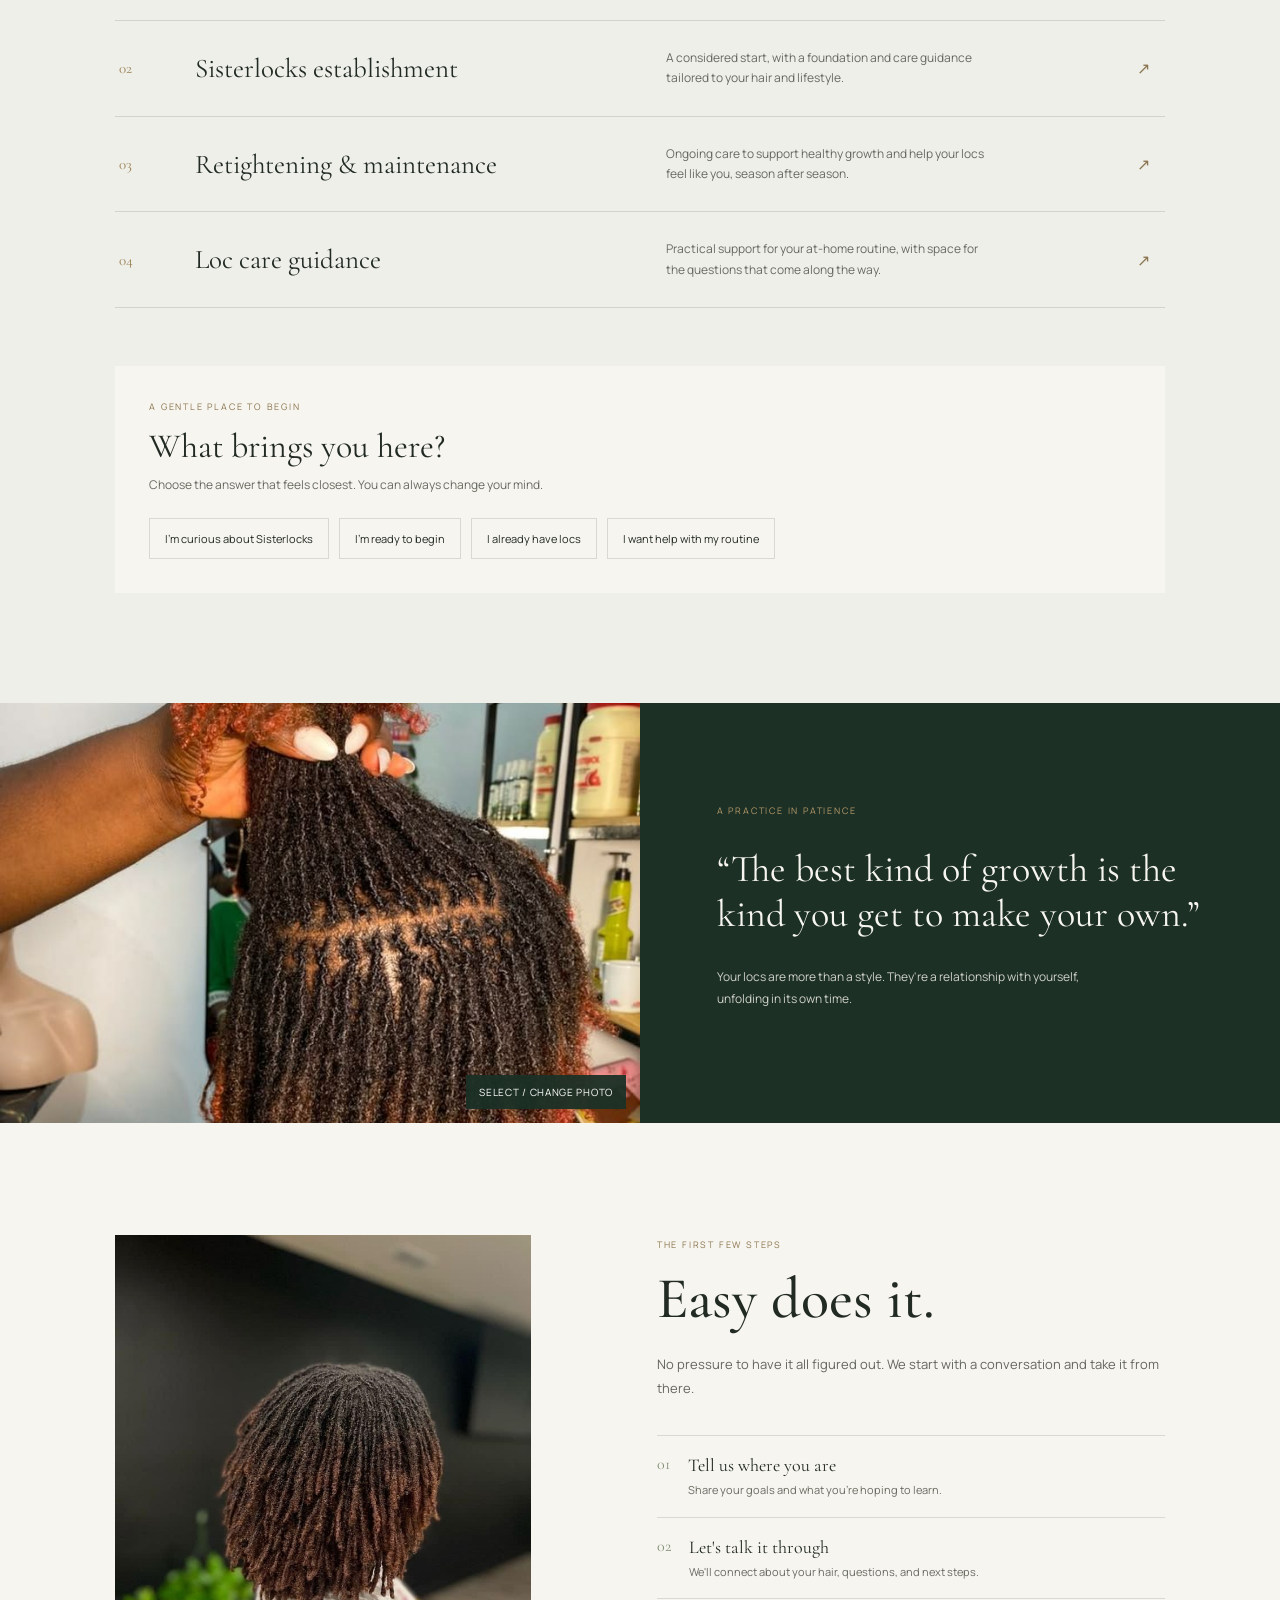
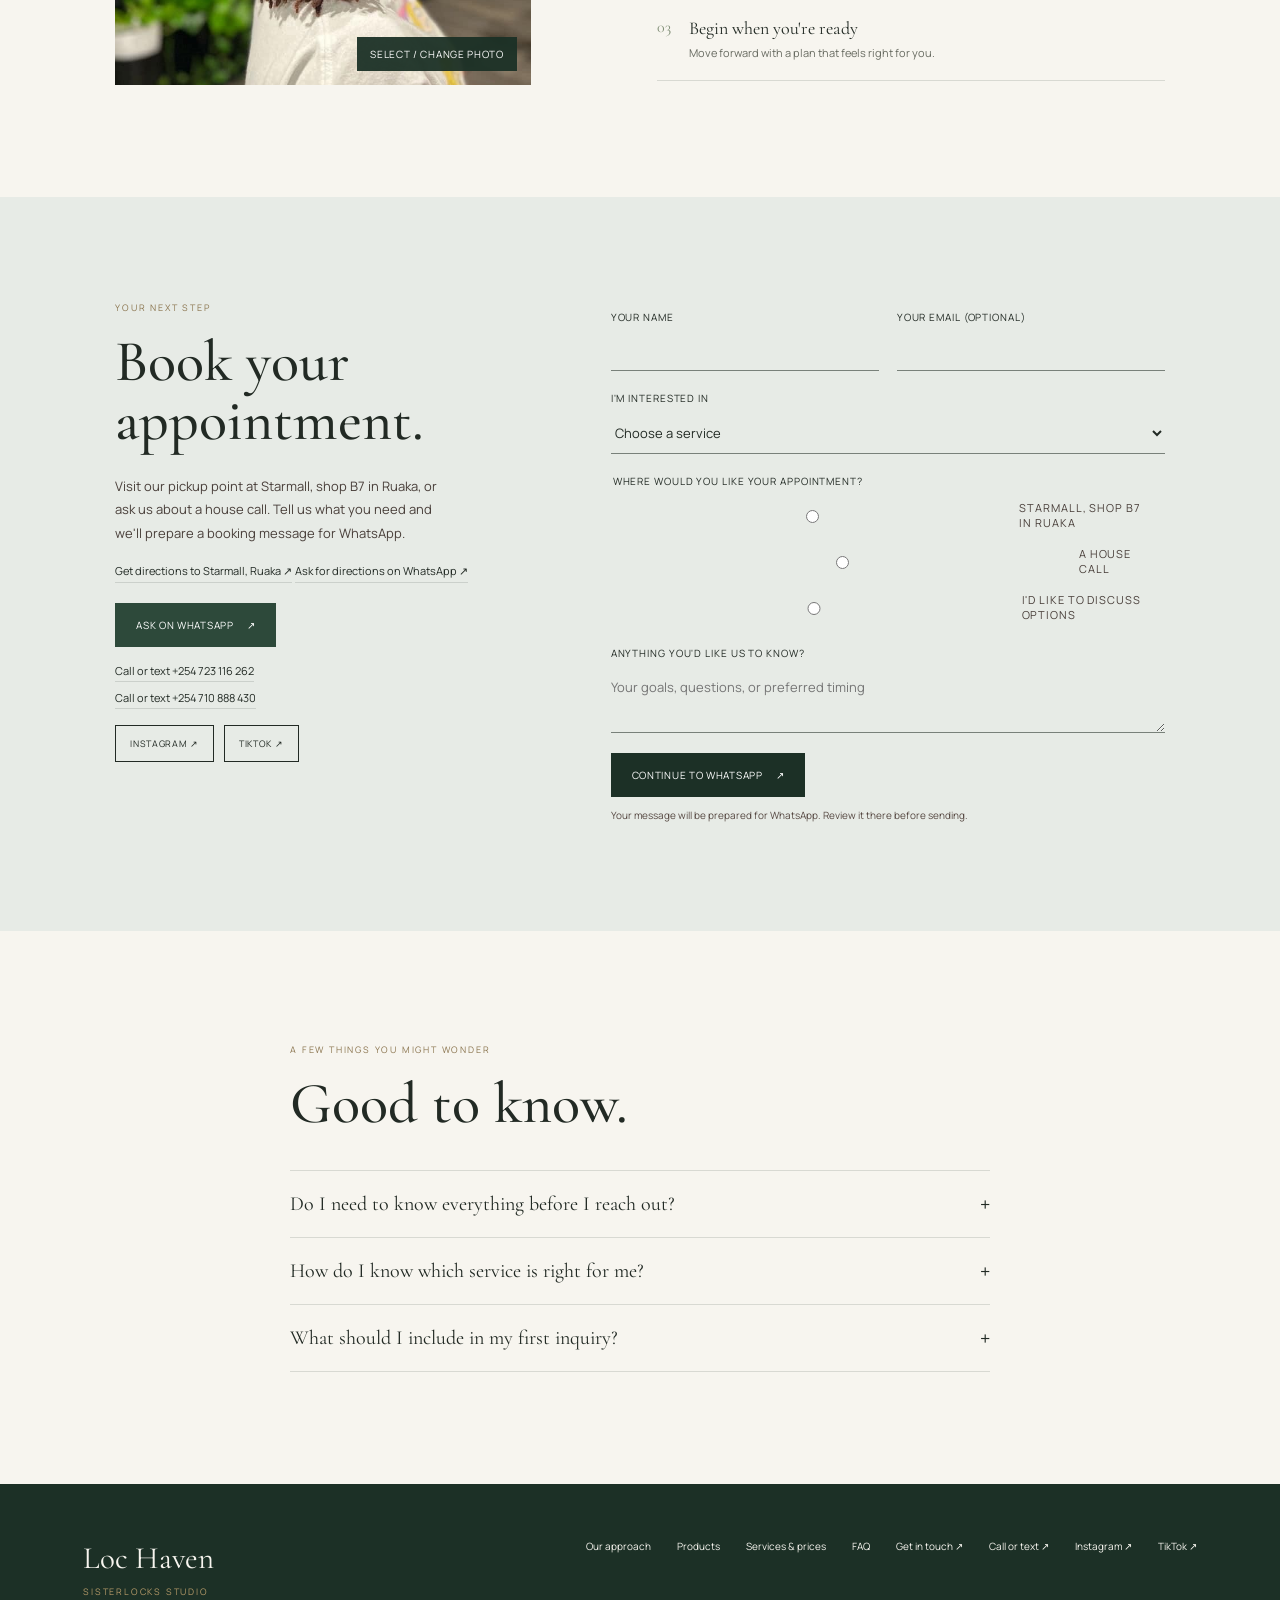
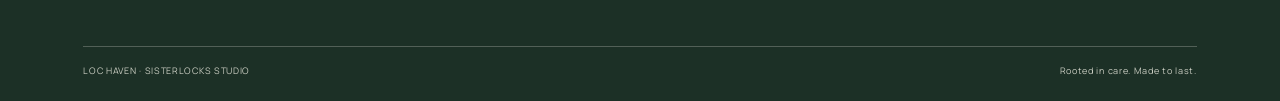
==== commit 56f6c9e4: "Add directions-specific WhatsApp message Co-authored-by: Copilot App <223556219+Copilot@users.norepl" ====
--- a/index.html
+++ b/index.html
@@ -146,6 +146,7 @@
                     <h2>Book your appointment.</h2>
                     <p class="booking-intro">Visit our pickup point at Starmall, shop B7 in Ruaka, or ask us about a house call. Tell us what you need and we'll prepare a booking message for WhatsApp.</p>
                     <a class="booking-location" href="https://www.google.com/maps/search/?api=1&amp;query=Starmall%2C%20Ruaka%2C%20Kenya" target="_blank" rel="noopener noreferrer">Get directions to Starmall, Ruaka ↗</a>
+                    <a class="booking-location" href="https://api.whatsapp.com/send?phone=254723116262&amp;text=Hello%20Loc%20Haven%2C%20could%20you%20please%20send%20me%20directions%20to%20your%20studio%20at%20Starmall%2C%20shop%20B7%2C%20Ruaka%3F">Ask for directions on WhatsApp ↗</a>
                     <div class="booking-contacts">
                         <a class="button button-dark" href="https://api.whatsapp.com/send?phone=254723116262&amp;text=Hello%20Loc%20Haven%2C%20I%27d%20like%20to%20ask%20about%20Sisterlocks.">Ask on WhatsApp <span>↗</span></a>
                         <div class="booking-phone-links">
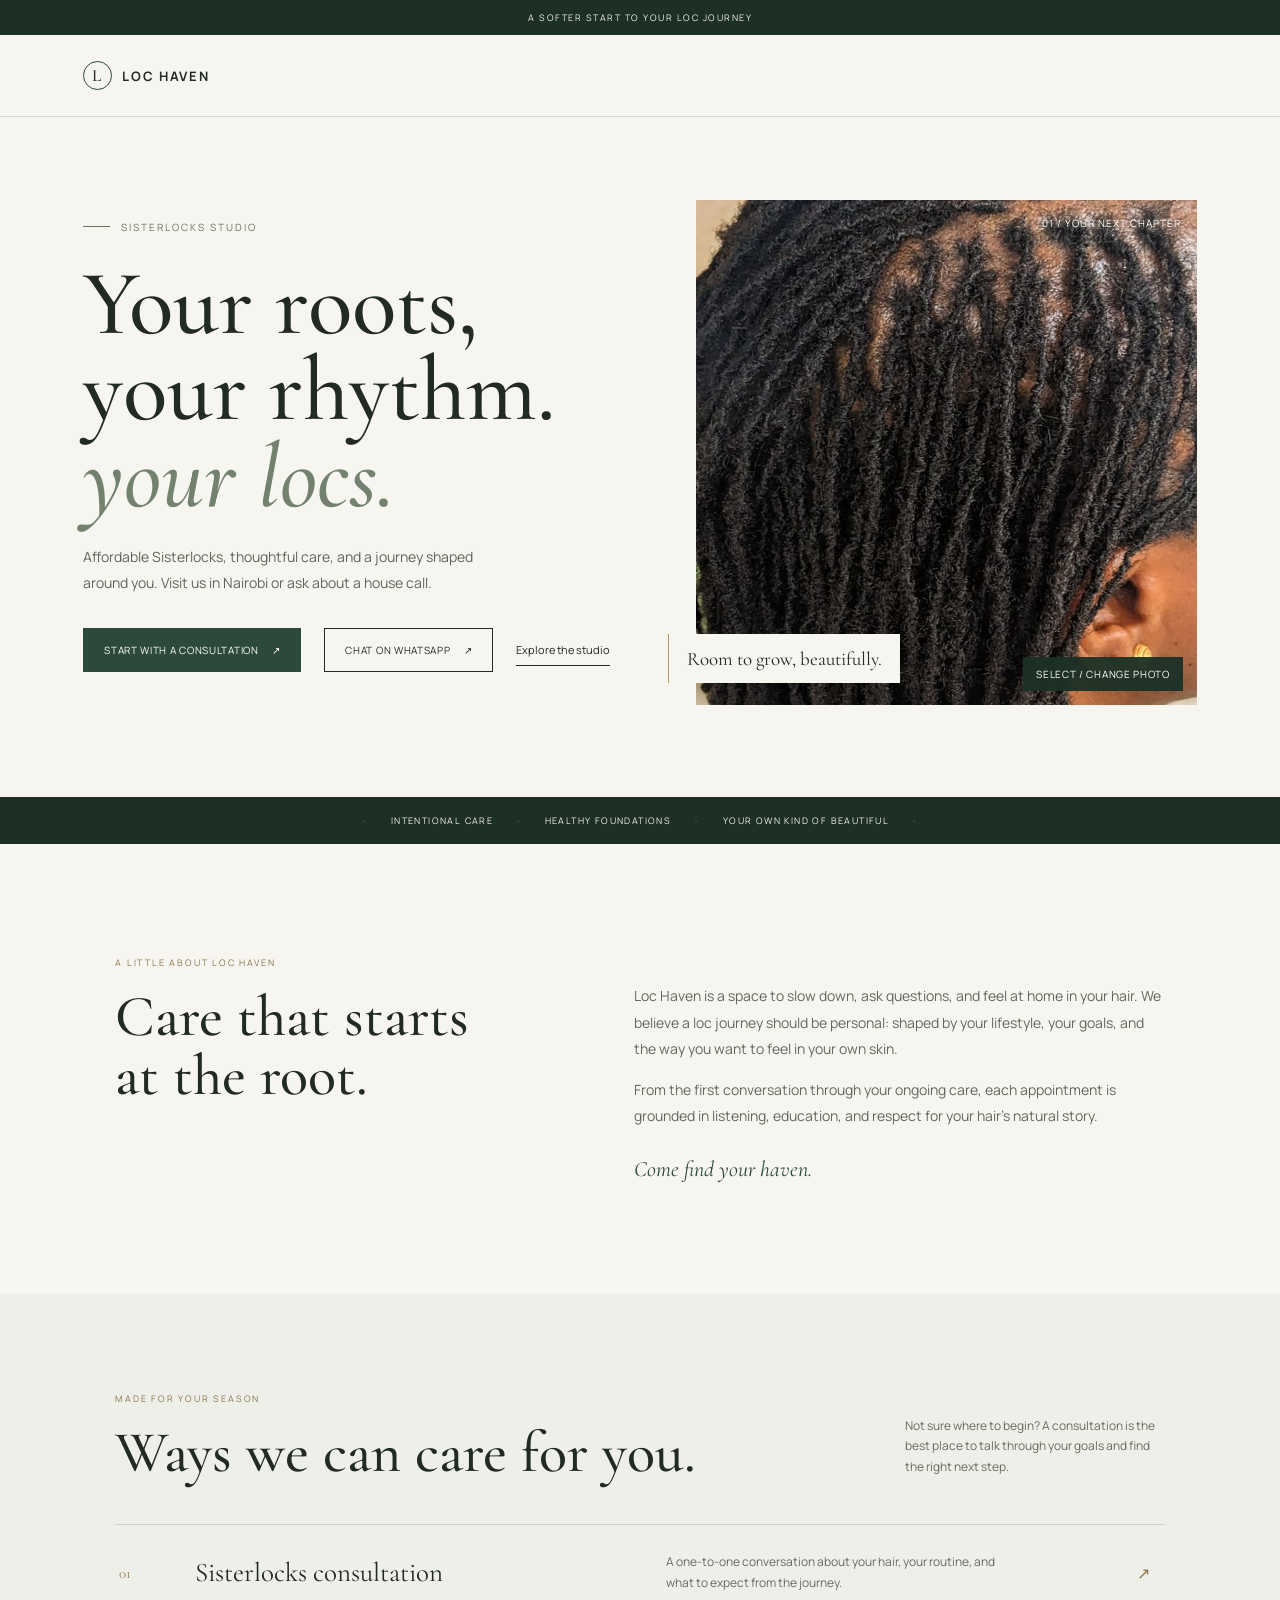
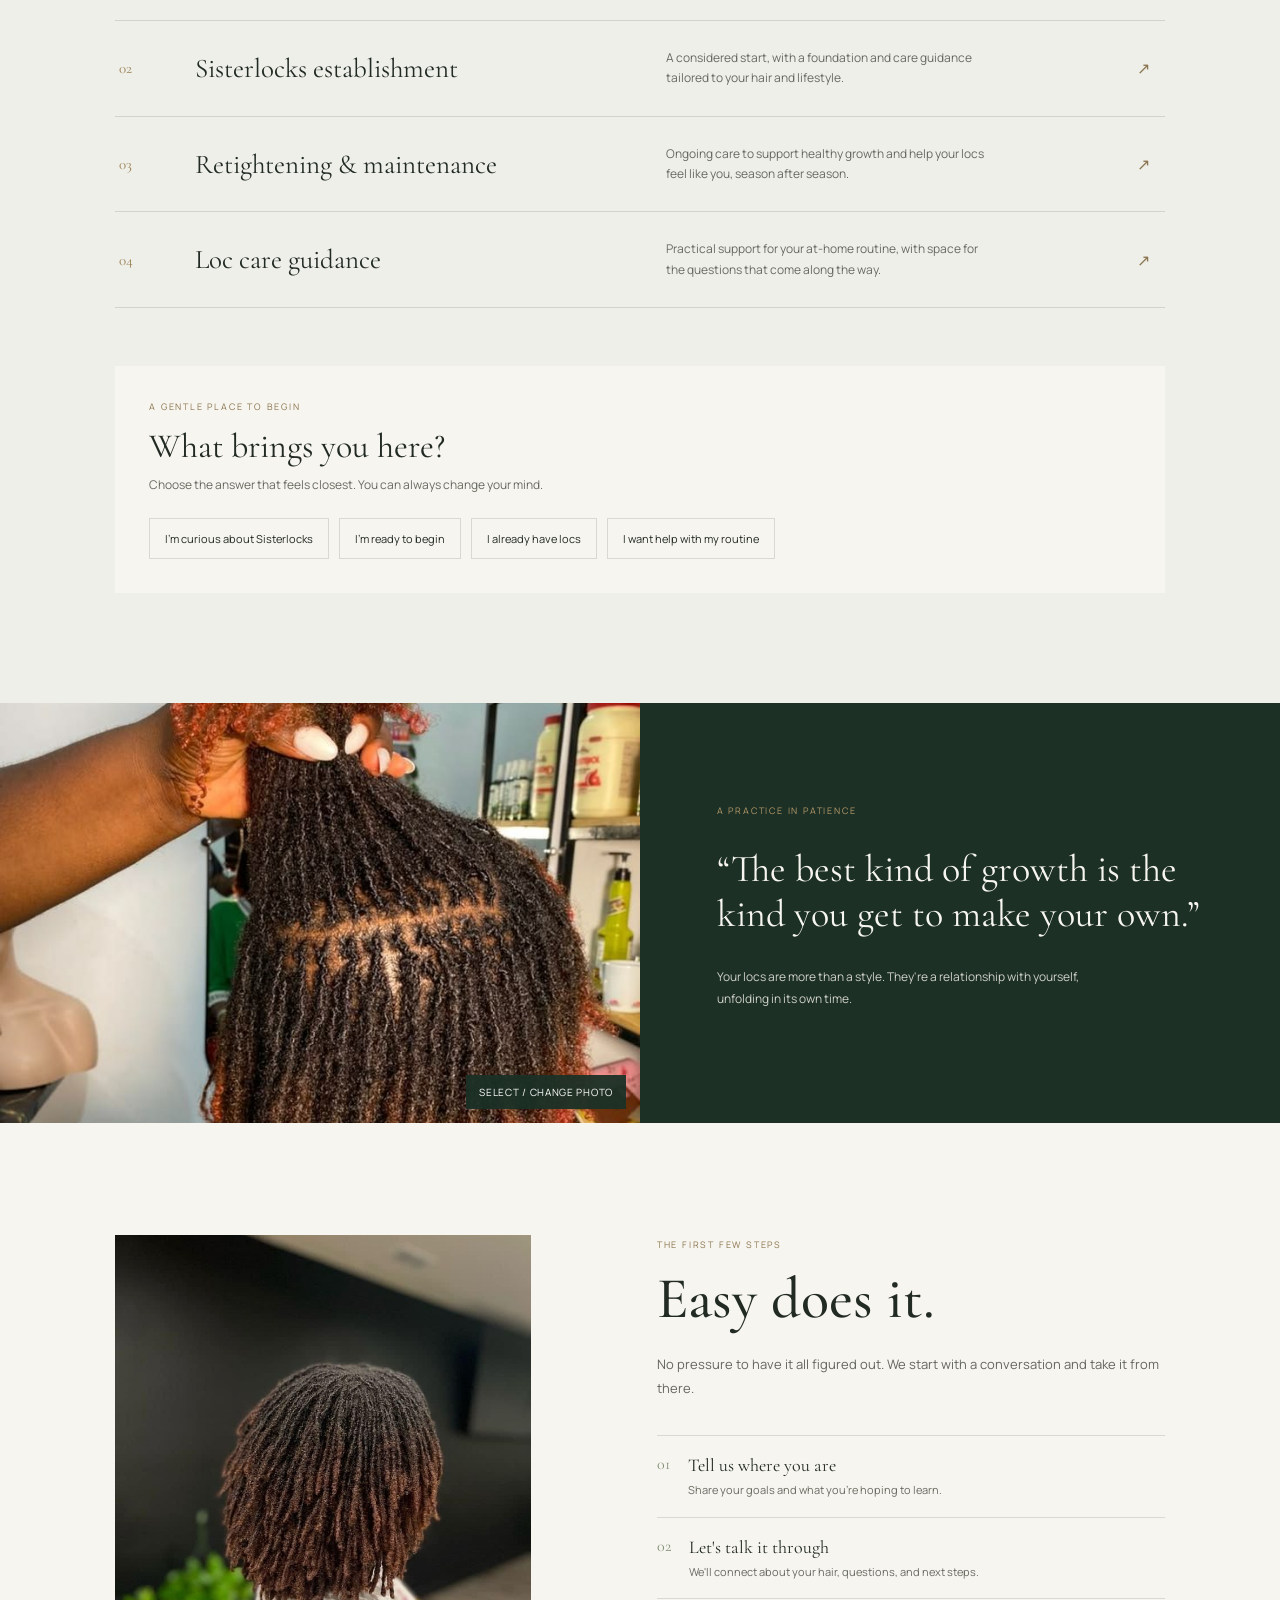
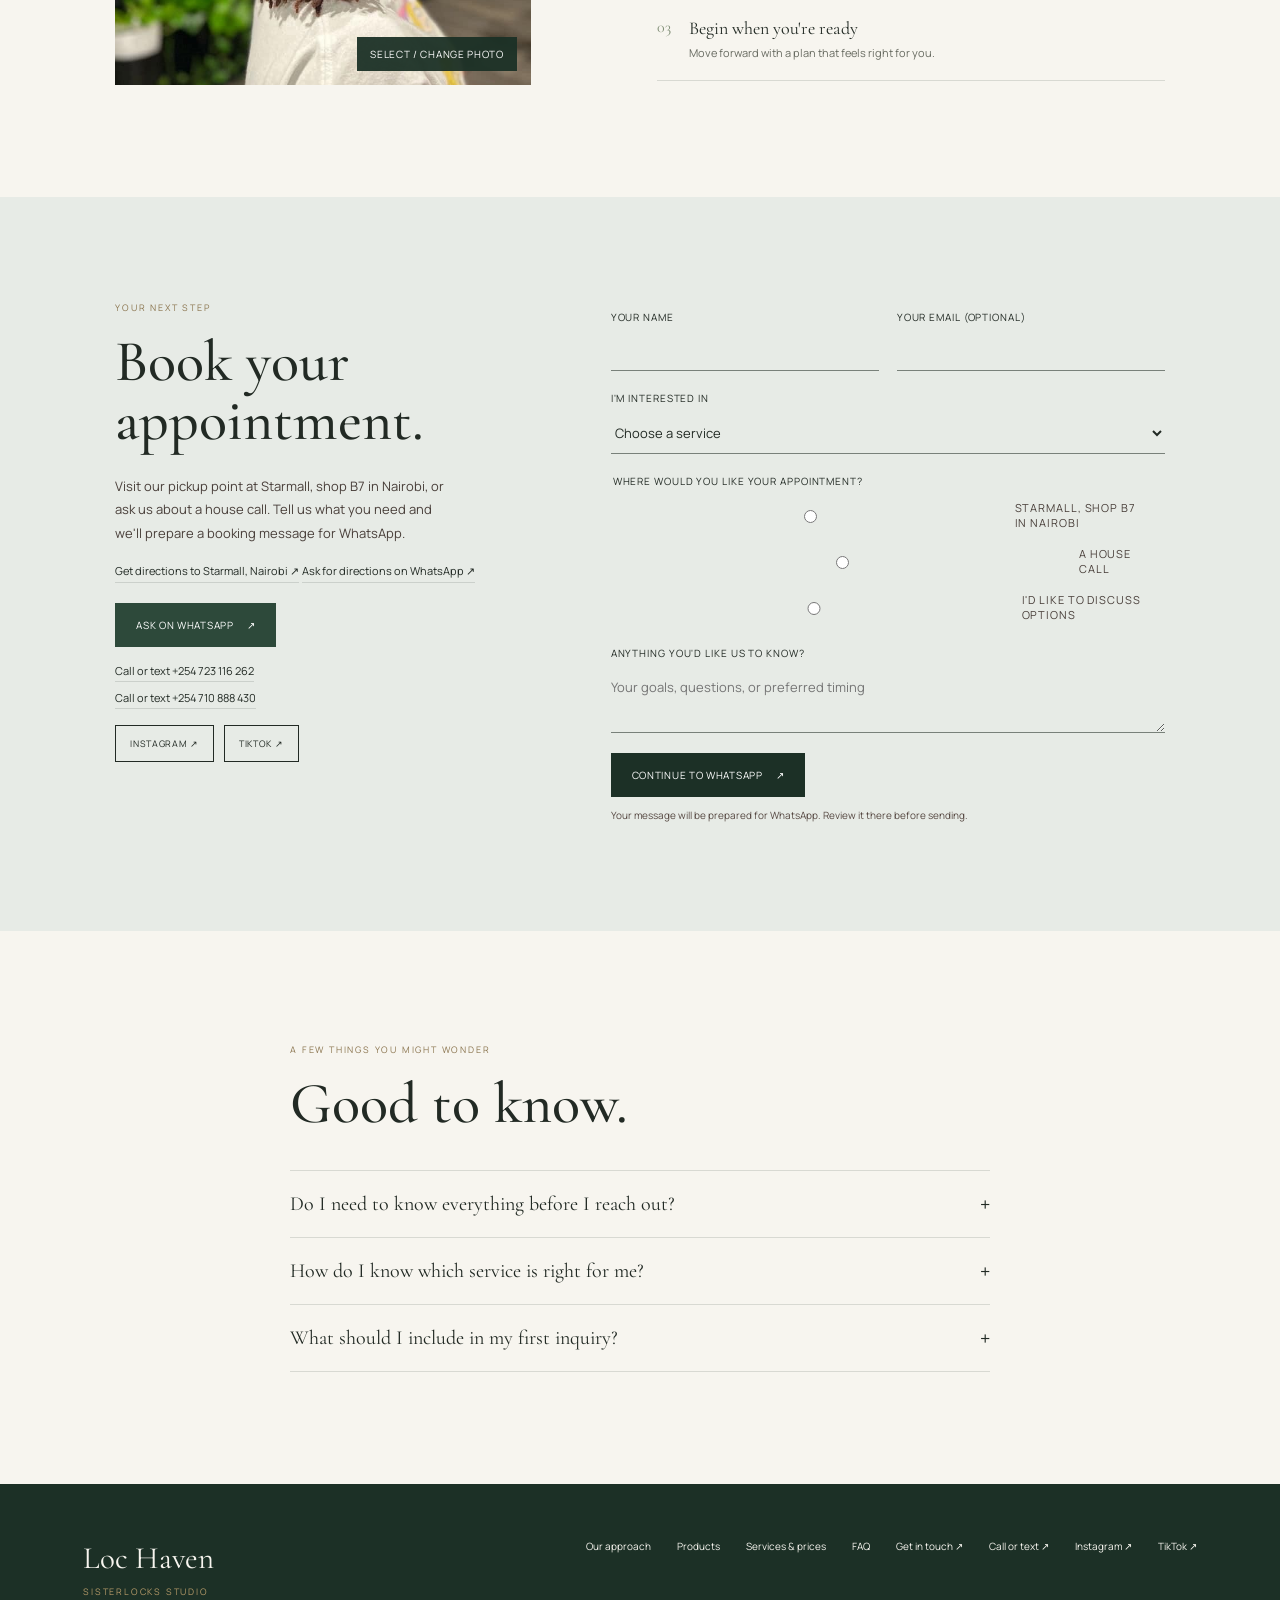
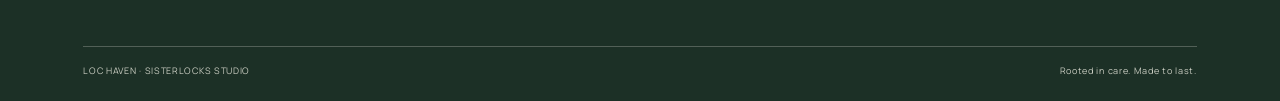
==== commit de550451: "Correct Starmall location to Nairobi Co-authored-by: Copilot App <223556219+Copilot@users.noreply.gi" ====
--- a/index.html
+++ b/index.html
@@ -14,7 +14,7 @@
     <link rel="preconnect" href="https://fonts.googleapis.com">
     <link rel="preconnect" href="https://fonts.gstatic.com" crossorigin>
     <link href="https://fonts.googleapis.com/css2?family=Cormorant+Garamond:wght@500;600;700&family=Manrope:wght@400;500;600;700&display=swap" rel="stylesheet">
-    <link rel="stylesheet" href="STYLE.CSS?v=2">
+    <link rel="stylesheet" href="STYLE.CSS?v=4">
 
 </head>
 <body>
@@ -22,7 +22,7 @@
     <header class="site-header">
         <a class="brand" href="#home" aria-label="Loc Haven home"><span class="brand-mark">L</span> LOC HAVEN</a>
         <details class="mobile-menu">
-            <summary class="menu-toggle" aria-label="Open navigation">☰</summary>
+            <summary class="menu-toggle" aria-label="Open menu with Home, Services, and Products">☰</summary>
             <nav class="nav-links" aria-label="Main navigation">
                 <a href="index.html" aria-current="page">Home</a>
                 <a href="services.html">Services</a>
@@ -40,7 +40,7 @@
             <div class="hero-copy">
                 <div class="eyebrow">Sisterlocks studio</div>
                 <h1>Your roots,<br>your rhythm.<br><em>your locs.</em></h1>
-                <p>Affordable Sisterlocks, thoughtful care, and a journey shaped around you. Visit us in Ruaka or ask about a house call.</p>
+                <p>Affordable Sisterlocks, thoughtful care, and a journey shaped around you. Visit us in Nairobi or ask about a house call.</p>
                 <div class="hero-actions">
                     <a class="button button-dark" href="#booking" data-service="Sisterlocks consultation">Start with a consultation <span>↗</span></a>
                     <a class="button" href="https://api.whatsapp.com/send?phone=254723116262&amp;text=Hello%20Loc%20Haven%2C%20I%27d%20like%20to%20ask%20a%20question%20about%20your%20services.">Chat on WhatsApp <span>↗</span></a>
@@ -144,9 +144,9 @@
                 <div>
                     <div class="section-label">Your next step</div>
                     <h2>Book your appointment.</h2>
-                    <p class="booking-intro">Visit our pickup point at Starmall, shop B7 in Ruaka, or ask us about a house call. Tell us what you need and we'll prepare a booking message for WhatsApp.</p>
-                    <a class="booking-location" href="https://www.google.com/maps/search/?api=1&amp;query=Starmall%2C%20Ruaka%2C%20Kenya" target="_blank" rel="noopener noreferrer">Get directions to Starmall, Ruaka ↗</a>
-                    <a class="booking-location" href="https://api.whatsapp.com/send?phone=254723116262&amp;text=Hello%20Loc%20Haven%2C%20could%20you%20please%20send%20me%20directions%20to%20your%20studio%20at%20Starmall%2C%20shop%20B7%2C%20Ruaka%3F">Ask for directions on WhatsApp ↗</a>
+                    <p class="booking-intro">Visit our pickup point at Starmall, shop B7 in Nairobi, or ask us about a house call. Tell us what you need and we'll prepare a booking message for WhatsApp.</p>
+                    <a class="booking-location" href="https://www.google.com/maps/search/?api=1&amp;query=Starmall%2C%20Nairobi%2C%20Kenya" target="_blank" rel="noopener noreferrer">Get directions to Starmall, Nairobi ↗</a>
+                    <a class="booking-location" href="https://api.whatsapp.com/send?phone=254723116262&amp;text=Hello%20Loc%20Haven%2C%20could%20you%20please%20send%20me%20directions%20to%20your%20studio%20at%20Starmall%2C%20shop%20B7%2C%20Nairobi%3F">Ask for directions on WhatsApp ↗</a>
                     <div class="booking-contacts">
                         <a class="button button-dark" href="https://api.whatsapp.com/send?phone=254723116262&amp;text=Hello%20Loc%20Haven%2C%20I%27d%20like%20to%20ask%20about%20Sisterlocks.">Ask on WhatsApp <span>↗</span></a>
                         <div class="booking-phone-links">
@@ -166,7 +166,7 @@
                     <div class="field field-wide"><label for="service">I'm interested in</label><select id="service" name="service" required><option value="" disabled selected>Choose a service</option><option>Sisterlocks consultation</option><option>Sisterlocks establishment</option><option>Retightening &amp; maintenance</option><option>Loc care guidance</option><option>I'm not sure yet</option></select></div>
                     <fieldset class="field field-wide visit-preference">
                         <legend>Where would you like your appointment?</legend>
-                        <label><input type="radio" name="visit" value="Starmall, shop B7 in Ruaka"> Starmall, shop B7 in Ruaka</label>
+                        <label><input type="radio" name="visit" value="Starmall, shop B7 in Nairobi"> Starmall, shop B7 in Nairobi</label>
                         <label><input type="radio" name="visit" value="A house call"> A house call</label>
                         <label><input type="radio" name="visit" value="I'd like to discuss options"> I'd like to discuss options</label>
                     </fieldset>
--- a/STYLE.CSS
+++ b/STYLE.CSS
@@ -165,7 +165,7 @@
         @keyframes rise { from { opacity: 0; transform: translateY(16px); } to { opacity: 1; transform: translateY(0); } }
         @media (max-width: 760px) {
             .site-header { height: 70px; padding: 0 6%; }
-            .menu-toggle { display: block; }
+            .menu-toggle { display: grid; width: 44px; height: 44px; place-items: center; padding: 0; border-radius: 4px; font-size: 28px; line-height: 1; }
             .mobile-menu { position: static; }
             .nav-links { display: none; position: absolute; top: 69px; left: 0; right: 0; background: var(--paper); padding: 22px 6% 28px; border-bottom: 1px solid var(--line); flex-direction: column; align-items: stretch; gap: 20px; }
             .mobile-menu[open] .nav-links { display: flex; }
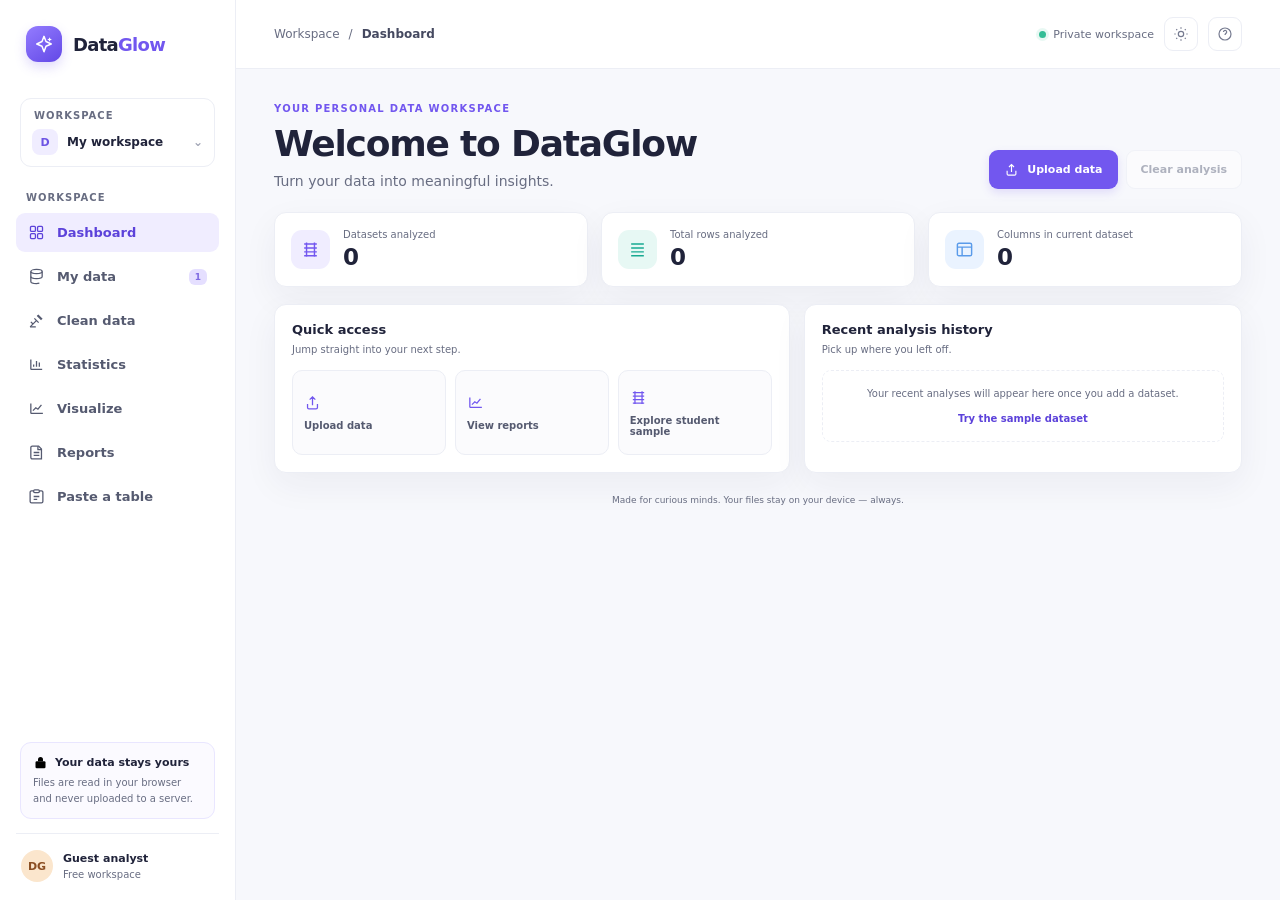
==== commit f15994f2: "Build DataGlow analytics application Co-authored-by: Copilot App <223556219+Copilot@users.noreply.gi" ====
--- a/index.html
+++ b/index.html
@@ -1,207 +1,2256 @@
 <!DOCTYPE html>
 <html lang="en">
 <head>
-    <meta charset="UTF-8">
-    <meta name="viewport" content="width=device-width, initial-scale=1.0">
-    <meta name="theme-color" content="#f4f0e8">
-    <meta name="description" content="A thoughtful home for your loc journey. Discover Sisterlocks consultations, establishment, and ongoing care at Loc Haven.">
-    <title>Loc Haven | Sisterlocks Studio</title>
-    <script>
-        if (location.protocol === "file:" || location.hostname === "localhost" || location.hostname.endsWith(".localhost")) {
-            document.documentElement.classList.add("local-preview");
-        }
-    </script>
-    <link rel="preconnect" href="https://fonts.googleapis.com">
-    <link rel="preconnect" href="https://fonts.gstatic.com" crossorigin>
-    <link href="https://fonts.googleapis.com/css2?family=Cormorant+Garamond:wght@500;600;700&family=Manrope:wght@400;500;600;700&display=swap" rel="stylesheet">
-    <link rel="stylesheet" href="STYLE.CSS?v=4">
-
+  <meta charset="UTF-8">
+  <meta name="viewport" content="width=device-width, initial-scale=1">
+  <meta name="theme-color" content="#f7f8fc">
+  <meta name="description" content="DataGlow makes data analysis simple. Explore spreadsheets, discover patterns, and create charts without code.">
+  <title>DataGlow — data, made clear</title>
+  <style>
+    :root {
+      color-scheme: light;
+      --ink: #20233a;
+      --muted: #686d82;
+      --subtle: #f7f8fc;
+      --surface: #fff;
+      --surface-soft: #fbfbfd;
+      --line: #eceef5;
+      --purple: #7257ef;
+      --purple-dark: #5c42da;
+      --purple-soft: #f0edff;
+      --text-soft: #555a70;
+      --table-hover: #fbfaff;
+      --chart-grid: #f0f1f6;
+      --chart-label: #707589;
+      --teal: #18a991;
+      --orange: #f2a34a;
+      --blue: #5a9bea;
+      --pink: #e887a4;
+      --shadow: 0 12px 35px rgba(40, 43, 76, .055);
+      font-family: Inter, ui-sans-serif, system-ui, -apple-system, BlinkMacSystemFont, "Segoe UI", sans-serif;
+      font-synthesis: none;
+      text-rendering: optimizeLegibility;
+    }
+    :root[data-theme="dark"] {
+      color-scheme: dark;
+      --ink: #f2efff;
+      --muted: #b9b5cd;
+      --subtle: #171624;
+      --surface: #211f31;
+      --surface-soft: #262438;
+      --line: #38364b;
+      --purple: #a696ff;
+      --purple-dark: #c0b5ff;
+      --purple-soft: #332d50;
+      --text-soft: #d0ccdf;
+      --table-hover: #2a273e;
+      --chart-grid: #39364c;
+      --chart-label: #b0abc2;
+      --shadow: 0 12px 35px rgba(5, 4, 15, .2);
+    }
+    * { box-sizing: border-box; }
+    html { scroll-behavior: smooth; }
+    body { margin: 0; color: var(--ink); background: var(--subtle); font-size: 14px; transition: background .25s ease, color .25s ease; }
+    button, input, select, textarea { font: inherit; }
+    button { color: inherit; }
+    button:focus-visible, a:focus-visible, input:focus-visible, select:focus-visible, textarea:focus-visible {
+      outline: 3px solid rgba(114, 87, 239, .3); outline-offset: 2px;
+    }
+    .skip-link { position: fixed; top: 8px; left: 8px; z-index: 20; transform: translateY(-150%); border-radius: 8px; padding: 9px 12px; color: #fff; background: var(--purple-dark); font-size: 11px; font-weight: 700; text-decoration: none; }
+    .skip-link:focus { transform: translateY(0); }
+    .loading-indicator { display: none; align-items: center; gap: 9px; margin-top: 10px; border: 1px solid var(--line); border-radius: 9px; padding: 10px 12px; color: var(--text-soft); background: var(--surface); font-size: 10px; }
+    .loading-indicator.visible { display: flex; }
+    .loading-spinner { width: 15px; height: 15px; flex: 0 0 15px; border: 2px solid var(--purple-soft); border-top-color: var(--purple); border-radius: 50%; animation: dataglow-spin .7s linear infinite; }
+    @keyframes dataglow-spin { to { transform: rotate(360deg); } }
+    .app { min-height: 100vh; }
+    .sidebar {
+      position: fixed; inset: 0 auto 0 0; z-index: 5; display: flex; width: 236px; flex-direction: column;
+      border-right: 1px solid var(--line); background: var(--surface); padding: 26px 16px 18px; transition: background .25s ease, border-color .25s ease;
+    }
+    .brand { display: flex; align-items: center; gap: 11px; padding: 0 10px; color: var(--ink); text-decoration: none; }
+    .brand-mark { display: grid; width: 36px; height: 36px; place-items: center; border-radius: 12px; color: #fff; background: linear-gradient(145deg, #947cff, #6248e6); box-shadow: 0 5px 12px #7257ef38; }
+    .brand-mark svg { width: 20px; height: 20px; }
+    .brand-name { font-size: 18px; font-weight: 760; letter-spacing: -.7px; }
+    .brand-name span { color: var(--purple); }
+    .workspace { margin: 36px 4px 25px; padding: 11px; border: 1px solid var(--line); border-radius: 11px; background: var(--surface); }
+    .workspace-label { margin: 0 0 8px 2px; color: var(--muted); font-size: 10px; font-weight: 750; letter-spacing: 1px; text-transform: uppercase; }
+    .workspace-name { display: flex; align-items: center; gap: 9px; font-size: 12px; font-weight: 650; }
+    .workspace-avatar { display: grid; width: 26px; height: 26px; place-items: center; border-radius: 8px; color: #6d54e4; background: #f0edff; font-size: 11px; font-weight: 800; }
+    .nav-label { margin: 0 0 10px 10px; color: var(--muted); font-size: 10px; font-weight: 750; letter-spacing: 1px; text-transform: uppercase; }
+    .nav-list { display: grid; gap: 5px; }
+    .nav-item {
+      display: flex; align-items: center; gap: 12px; width: 100%; border: 0; border-radius: 9px; padding: 11px 12px;
+      color: var(--text-soft); background: transparent; text-align: left; cursor: pointer; font-size: 13px; font-weight: 580; transition: color .18s ease, background .18s ease, transform .18s ease;
+    }
+    .nav-item svg { width: 17px; height: 17px; stroke: currentColor; fill: none; stroke-width: 1.8; }
+    .nav-item:hover { color: var(--ink); background: var(--surface-soft); transform: translateX(2px); }
+    .nav-item.active { color: var(--purple-dark); background: var(--purple-soft); font-weight: 690; }
+    .nav-badge { margin-left: auto; border-radius: 6px; padding: 3px 6px; color: #7e6ae2; background: #e5dfff; font-size: 9px; font-weight: 750; }
+    .sidebar-spacer { flex: 1; }
+    .privacy-note { margin: 0 4px 14px; border: 1px solid #e9e6ff; border-radius: 11px; padding: 12px; background: #fbfaff; }
+    .privacy-note strong { display: flex; align-items: center; gap: 7px; margin-bottom: 5px; font-size: 11px; }
+    .privacy-note strong svg { width: 15px; height: 15px; color: var(--purple); }
+    .privacy-note p { margin: 0; color: var(--muted); font-size: 10px; line-height: 1.55; }
+    .profile { display: flex; align-items: center; gap: 10px; border-top: 1px solid var(--line); padding: 16px 5px 0; }
+    .profile-avatar { display: grid; width: 32px; height: 32px; place-items: center; border-radius: 50%; color: #8b4e22; background: #fbe6cd; font-size: 11px; font-weight: 800; }
+    .profile strong { display: block; font-size: 11px; }
+    .profile small { color: var(--muted); font-size: 10px; }
+    .main { min-height: 100vh; margin-left: 236px; }
+    .topbar { display: flex; height: 69px; align-items: center; justify-content: space-between; border-bottom: 1px solid var(--line); padding: 0 38px; background: var(--surface); transition: background .25s ease, border-color .25s ease; }
+    .breadcrumb { display: flex; align-items: center; gap: 9px; color: var(--muted); font-size: 12px; }
+    .breadcrumb strong { color: #454960; font-weight: 640; }
+    .top-actions { display: flex; align-items: center; gap: 10px; }
+    .local-badge { display: flex; align-items: center; gap: 7px; color: var(--muted); font-size: 11px; }
+    .local-dot { width: 7px; height: 7px; border-radius: 50%; background: #34bd96; box-shadow: 0 0 0 3px #34bd961c; }
+    .icon-button { display: grid; width: 34px; height: 34px; place-items: center; border: 1px solid var(--line); border-radius: 9px; color: #767b90; background: var(--surface); cursor: pointer; transition: color .18s ease, border-color .18s ease, background .18s ease, transform .18s ease; }
+    .icon-button:hover { color: var(--purple-dark); border-color: #d9d4fb; transform: translateY(-1px); }
+    .icon-button svg { width: 16px; height: 16px; stroke: currentColor; fill: none; stroke-width: 1.8; }
+    .content { width: min(1240px, 100%); margin: 0 auto; padding: 34px 38px 60px; }
+    .page-heading { margin-bottom: 22px; }
+    .page-heading h1 { margin: 0; font-size: clamp(24px, 3vw, 31px); letter-spacing: -.8px; }
+    .page-heading p:last-child { margin: 7px 0 0; color: var(--muted); font-size: 12px; line-height: 1.55; }
+    .page-view[hidden] { display: none !important; }
+    .welcome { display: flex; align-items: flex-end; justify-content: space-between; gap: 24px; margin-bottom: 24px; }
+    .welcome-actions { display: flex; flex-wrap: wrap; gap: 8px; }
+    .eyebrow { margin: 0 0 8px; color: var(--purple); font-size: 10px; font-weight: 780; letter-spacing: 1.25px; text-transform: uppercase; }
+    h1 { margin: 0; font-size: clamp(25px, 3vw, 33px); font-weight: 720; letter-spacing: -1.2px; line-height: 1.2; }
+    .welcome-copy { margin: 8px 0 0; color: var(--muted); font-size: 13px; }
+    .dashboard-welcome { margin-bottom: 23px; }
+    .dashboard-welcome h1 { font-size: clamp(27px, 3vw, 36px); }
+    .dashboard-welcome .welcome-copy { font-size: 14px; }
+    .overview-stats { display: grid; grid-template-columns: repeat(3, minmax(0, 1fr)); gap: 13px; margin-bottom: 17px; }
+    .overview-stat { display: flex; min-width: 0; align-items: center; gap: 13px; border: 1px solid var(--line); border-radius: 12px; padding: 16px; background: var(--surface); box-shadow: var(--shadow); transition: transform .2s ease, box-shadow .2s ease, background .25s ease; }
+    .overview-stat:hover { transform: translateY(-2px); box-shadow: 0 15px 36px rgba(40, 43, 76, .09); }
+    .overview-stat-icon { display: grid; width: 39px; height: 39px; flex: 0 0 39px; place-items: center; border-radius: 11px; color: var(--purple); background: var(--purple-soft); }
+    .overview-stat-icon svg { width: 19px; height: 19px; stroke: currentColor; fill: none; stroke-width: 1.8; }
+    .overview-stat:nth-child(2) .overview-stat-icon { color: var(--teal); background: #e7f8f4; }
+    .overview-stat:nth-child(3) .overview-stat-icon { color: var(--blue); background: #eaf3ff; }
+    .overview-stat-label { color: var(--muted); font-size: 10px; }
+    .overview-stat-value { margin-top: 4px; font-size: 23px; font-weight: 730; letter-spacing: -.7px; }
+    .dashboard-grid { display: grid; grid-template-columns: minmax(0, 1fr) minmax(270px, .85fr); gap: 14px; margin-bottom: 3px; }
+    .dashboard-card { min-width: 0; border: 1px solid var(--line); border-radius: 12px; padding: 17px; background: var(--surface); box-shadow: var(--shadow); transition: background .25s ease, border-color .25s ease; }
+    .dashboard-card h2 { margin: 0; font-size: 13px; font-weight: 700; }
+    .dashboard-card-subtitle { margin: 5px 0 13px; color: var(--muted); font-size: 10px; line-height: 1.5; }
+    .quick-actions { display: grid; grid-template-columns: repeat(3, minmax(0, 1fr)); gap: 9px; }
+    .quick-action { display: flex; min-height: 85px; flex-direction: column; align-items: flex-start; justify-content: center; gap: 9px; border: 1px solid var(--line); border-radius: 10px; padding: 11px; color: var(--text-soft); background: var(--surface-soft); text-align: left; cursor: pointer; transition: transform .18s ease, border-color .18s ease, background .18s ease; }
+    .quick-action:hover { transform: translateY(-2px); border-color: #d8d0ff; background: var(--purple-soft); }
+    .quick-action svg { width: 17px; height: 17px; color: var(--purple); stroke: currentColor; fill: none; stroke-width: 1.8; }
+    .quick-action span { font-size: 10px; font-weight: 650; }
+    .history-list { display: grid; gap: 8px; }
+    .history-item { display: flex; min-width: 0; align-items: center; gap: 10px; border: 1px solid var(--line); border-radius: 9px; padding: 9px 10px; background: var(--surface-soft); }
+    .history-icon { display: grid; width: 29px; height: 29px; flex: 0 0 29px; place-items: center; border-radius: 8px; color: var(--purple); background: var(--purple-soft); }
+    .history-icon svg { width: 15px; height: 15px; stroke: currentColor; fill: none; stroke-width: 1.8; }
+    .history-details { min-width: 0; flex: 1; }
+    .history-details strong { display: block; overflow: hidden; font-size: 10px; font-weight: 650; text-overflow: ellipsis; white-space: nowrap; }
+    .history-details small { display: block; margin-top: 3px; color: var(--muted); font-size: 9px; }
+    .history-empty { border: 1px dashed var(--line); border-radius: 9px; padding: 15px 12px; color: var(--muted); font-size: 10px; line-height: 1.55; text-align: center; }
+    .history-empty button { display: block; margin: 9px auto 0; border: 0; padding: 0; color: var(--purple-dark); background: transparent; font-size: 10px; font-weight: 680; cursor: pointer; }
+    .empty-dataset { display: none; margin-top: 10px; border: 1px dashed #ccc6f4; border-radius: 10px; padding: 14px; color: var(--muted); background: #fcfbff; font-size: 10px; line-height: 1.55; text-align: center; }
+    .empty-dataset.visible { display: block; }
+    .dataset-file-card { display: none; align-items: center; gap: 10px; margin: 0 0 13px; border: 1px solid var(--line); border-radius: 10px; padding: 10px 12px; background: var(--surface); }
+    .dataset-file-card.visible { display: flex; }
+    .dataset-file-icon { display: grid; width: 31px; height: 31px; flex: 0 0 31px; place-items: center; border-radius: 8px; color: var(--purple); background: var(--purple-soft); }
+    .dataset-file-icon svg { width: 16px; height: 16px; stroke: currentColor; fill: none; stroke-width: 1.8; }
+    .dataset-file-info { min-width: 0; flex: 1; }
+    .dataset-file-name { overflow: hidden; font-size: 10px; font-weight: 680; text-overflow: ellipsis; white-space: nowrap; }
+    .dataset-file-meta { margin-top: 3px; color: var(--muted); font-size: 9px; }
+    .dataset-format { border-radius: 6px; padding: 4px 7px; color: var(--purple-dark); background: var(--purple-soft); font-size: 8px; font-weight: 750; letter-spacing: .45px; text-transform: uppercase; }
+    .statistics-intro { margin: -5px 0 14px; color: var(--muted); font-size: 10px; line-height: 1.6; }
+    .statistics-list { display: grid; gap: 13px; }
+    .statistics-card { overflow: hidden; border: 1px solid var(--line); border-radius: 12px; background: var(--surface); box-shadow: var(--shadow); }
+    .statistics-card-header { display: flex; align-items: center; justify-content: space-between; gap: 12px; border-bottom: 1px solid var(--line); padding: 13px 16px; }
+    .statistics-card-header h3 { overflow: hidden; margin: 0; font-size: 12px; font-weight: 700; text-overflow: ellipsis; white-space: nowrap; }
+    .statistics-card-header p { margin: 4px 0 0; color: var(--muted); font-size: 9px; }
+    .statistics-badge { flex: 0 0 auto; border-radius: 6px; padding: 4px 7px; color: #6c55d6; background: var(--purple-soft); font-size: 8px; font-weight: 700; }
+    .statistics-grid { display: grid; grid-template-columns: repeat(4, minmax(0, 1fr)); }
+    .statistic { min-width: 0; border-right: 1px solid var(--line); border-bottom: 1px solid var(--line); padding: 11px 13px; }
+    .statistic:nth-child(4n) { border-right: 0; }
+    .statistic:nth-last-child(-n+4) { border-bottom: 0; }
+    .statistic-label { color: var(--muted); font-size: 9px; font-weight: 620; }
+    .statistic-value { overflow: hidden; margin-top: 5px; font-size: 15px; font-weight: 700; letter-spacing: -.2px; text-overflow: ellipsis; white-space: nowrap; }
+    .statistic-explanation { display: block; overflow: hidden; margin-top: 3px; color: var(--muted); font-size: 8px; text-overflow: ellipsis; white-space: nowrap; }
+    .distribution { padding: 12px 15px 14px; }
+    .distribution h4 { margin: 0 0 3px; font-size: 10px; font-weight: 700; }
+    .distribution > p { margin: 0 0 8px; color: var(--muted); font-size: 9px; line-height: 1.5; }
+    .distribution-table { width: 100%; border-collapse: collapse; white-space: normal; }
+    .distribution-table th, .distribution-table td { position: static; border-bottom: 1px solid var(--line); padding: 7px 8px; font-size: 9px; }
+    .distribution-table th { color: var(--muted); background: var(--surface-soft); font-weight: 650; }
+    .distribution-table td:last-child, .distribution-table th:last-child { text-align: right; }
+    .distribution-table tr:last-child td { border-bottom: 0; }
+    .statistics-empty { border: 1px dashed #ccc6f4; border-radius: 11px; padding: 18px; color: var(--muted); background: #fcfbff; font-size: 10px; line-height: 1.6; text-align: center; }
+    .cleaning-panel { padding: 17px; }
+    .cleaning-overview { display: grid; grid-template-columns: repeat(2, minmax(0, 1fr)); gap: 10px; margin-bottom: 14px; }
+    .cleaning-stat { border: 1px solid var(--line); border-radius: 9px; padding: 11px 13px; background: var(--surface-soft); }
+    .cleaning-stat strong { display: block; font-size: 18px; font-weight: 730; }
+    .cleaning-stat span { display: block; margin-top: 3px; color: var(--muted); font-size: 9px; }
+    .cleaning-columns { display: flex; flex-wrap: wrap; gap: 6px; margin: 0 0 14px; }
+    .cleaning-column-badge { border: 1px solid var(--line); border-radius: 7px; padding: 6px 8px; color: var(--text-soft); background: var(--surface); font-size: 9px; }
+    .cleaning-column-badge strong { color: var(--purple-dark); }
+    .cleaning-toolbar { display: flex; flex-wrap: wrap; align-items: end; gap: 9px; border: 1px solid var(--line); border-radius: 10px; padding: 12px; background: var(--surface-soft); }
+    .cleaning-fields { display: contents; }
+    .cleaning-field { display: grid; min-width: 150px; flex: 1; gap: 5px; color: var(--muted); font-size: 9px; font-weight: 650; }
+    .cleaning-field select, .cleaning-field input { width: 100%; min-height: 34px; border: 1px solid var(--line); border-radius: 8px; padding: 0 9px; color: var(--text-soft); background: var(--surface); font-size: 10px; }
+    .cleaning-field[hidden] { display: none; }
+    .cleaning-toolbar .button { min-height: 34px; }
+    .cleaning-note { margin: 10px 1px 0; color: var(--muted); font-size: 9px; line-height: 1.55; }
+    .cleaning-message { min-height: 0; margin-top: 10px; border-radius: 8px; padding: 0; color: #a13e48; background: transparent; font-size: 10px; line-height: 1.5; }
+    .cleaning-message.show { padding: 9px 11px; background: #fff0f0; }
+    .cleaning-message.success { color: #25765f; background: #eaf8f2; }
+    .cleaning-preview { display: none; margin-top: 13px; border: 1px solid var(--line); border-radius: 10px; padding: 13px; background: var(--surface); }
+    .cleaning-preview.show { display: block; }
+    .cleaning-preview-head { display: flex; flex-wrap: wrap; align-items: center; justify-content: space-between; gap: 8px; margin-bottom: 11px; }
+    .cleaning-preview-head strong { font-size: 11px; }
+    .cleaning-preview-head span { color: var(--muted); font-size: 9px; }
+    .cleaning-comparison { display: grid; grid-template-columns: repeat(2, minmax(0, 1fr)); gap: 10px; }
+    .cleaning-table-wrap { min-width: 0; overflow: auto; border: 1px solid var(--line); border-radius: 8px; }
+    .cleaning-table-label { margin: 0; padding: 8px 9px; color: var(--muted); font-size: 9px; font-weight: 680; }
+    .cleaning-table { width: 100%; border-collapse: collapse; white-space: nowrap; }
+    .cleaning-table th, .cleaning-table td { max-width: 145px; overflow: hidden; border-top: 1px solid var(--line); padding: 7px 8px; text-align: left; text-overflow: ellipsis; font-size: 9px; }
+    .cleaning-table th { color: var(--muted); background: var(--surface-soft); font-weight: 650; }
+    .cleaning-preview-actions { display: flex; justify-content: flex-end; gap: 8px; margin-top: 11px; }
+    :root[data-theme="dark"] .cleaning-stat,
+    :root[data-theme="dark"] .cleaning-toolbar,
+    :root[data-theme="dark"] .cleaning-table th { border-color: var(--line); background: var(--surface-soft); }
+    :root[data-theme="dark"] .cleaning-column-badge,
+    :root[data-theme="dark"] .cleaning-table-wrap { border-color: var(--line); background: var(--surface); }
+    :root[data-theme="dark"] .cleaning-column-badge strong { color: var(--purple-dark); }
+    :root[data-theme="dark"] .cleaning-field select,
+    :root[data-theme="dark"] .cleaning-field input { border-color: var(--line); color: var(--text-soft); background: var(--surface); }
+    :root[data-theme="dark"] .cleaning-table th,
+    :root[data-theme="dark"] .cleaning-table td { border-color: var(--line); color: var(--text-soft); }
+    :root[data-theme="dark"] .cleaning-message.show { color: #f3a6aa; background: #3d292f; }
+    :root[data-theme="dark"] .cleaning-message.success { color: #87d9bd; background: #203b38; }
+    :root[data-theme="dark"] .statistics-card { border-color: var(--line); background: var(--surface); }
+    :root[data-theme="dark"] .statistics-card-header { border-color: var(--line); }
+    :root[data-theme="dark"] .statistic { border-color: var(--line); }
+    :root[data-theme="dark"] .statistics-badge { color: var(--purple-dark); background: var(--purple-soft); }
+    :root[data-theme="dark"] .distribution-table th,
+    :root[data-theme="dark"] .distribution-table td { border-color: var(--line); color: var(--text-soft); }
+    :root[data-theme="dark"] .distribution-table th { background: var(--surface-soft); }
+    :root[data-theme="dark"] .statistics-empty { border-color: #554987; color: var(--muted); background: #242137; }
+    .button { display: inline-flex; min-height: 39px; align-items: center; justify-content: center; gap: 8px; border: 1px solid transparent; border-radius: 9px; padding: 0 14px; font-size: 11px; font-weight: 680; text-decoration: none; cursor: pointer; transition: .18s ease; }
+    .button-primary { color: #fff; background: var(--purple); box-shadow: 0 4px 10px #7257ef2a; }
+    .button-primary:hover { background: var(--purple-dark); transform: translateY(-1px); }
+    .button-secondary { border-color: var(--line); color: #676d82; background: var(--surface); }
+    .button-secondary:hover { border-color: #d9d4fb; color: var(--purple-dark); background: #fbfaff; }
+    .button:disabled { opacity: .5; cursor: not-allowed; }
+    .button svg { width: 15px; height: 15px; stroke: currentColor; fill: none; stroke-width: 1.8; }
+    .dropzone { display: flex; align-items: center; gap: 17px; border: 1px dashed #ccc6f4; border-radius: 13px; padding: 16px 19px; background: #fcfbff; transition: .2s; }
+    .dropzone.dragover { border-color: var(--purple); background: #f4f1ff; box-shadow: 0 0 0 3px #7257ef12; }
+    .upload-icon { display: grid; width: 41px; height: 41px; flex: 0 0 41px; place-items: center; border-radius: 11px; color: var(--purple); background: #eeeaff; }
+    .upload-icon svg { width: 20px; height: 20px; stroke: currentColor; fill: none; stroke-width: 1.8; }
+    .drop-copy { min-width: 0; flex: 1; }
+    .drop-copy strong { font-size: 12px; font-weight: 680; }
+    .drop-copy p { margin: 4px 0 0; color: var(--muted); font-size: 10px; }
+    .drop-actions { display: flex; gap: 8px; }
+    .file-label { position: relative; }
+    .file-label input { position: absolute; width: 1px; height: 1px; overflow: hidden; opacity: 0; }
+    .file-label:focus-within { outline: 3px solid rgba(114, 87, 239, .3); outline-offset: 2px; border-radius: 9px; }
+    .message { display: none; margin-top: 10px; border-radius: 8px; padding: 10px 12px; color: #a13e48; background: #fff0f0; font-size: 11px; line-height: 1.5; }
+    .message.show { display: block; }
+    .message.success { color: #25765f; background: #eaf8f2; }
+    .section-head { display: flex; align-items: center; justify-content: space-between; gap: 15px; margin: 28px 0 14px; }
+    .section-head h2 { margin: 0; font-size: 15px; font-weight: 700; letter-spacing: -.25px; }
+    .section-head p { margin: 4px 0 0; color: var(--muted); font-size: 10px; }
+    .range-select, .control-select {
+      min-height: 33px; border: 1px solid var(--line); border-radius: 8px; padding: 0 30px 0 10px; color: #676c80; background-color: var(--surface); font-size: 10px; cursor: pointer;
+    }
+    .metric-grid { display: grid; grid-template-columns: repeat(4, minmax(0, 1fr)); gap: 13px; }
+    .metric-card { min-width: 0; border: 1px solid var(--line); border-radius: 12px; padding: 16px; background: var(--surface); box-shadow: var(--shadow); transition: transform .2s ease, box-shadow .2s ease, background .25s ease; }
+    .metric-card:hover { transform: translateY(-2px); box-shadow: 0 15px 36px rgba(40, 43, 76, .09); }
+    .metric-label { display: flex; align-items: center; justify-content: space-between; gap: 7px; color: #777c90; font-size: 10px; font-weight: 570; }
+    .metric-symbol { display: grid; width: 28px; height: 28px; place-items: center; border-radius: 8px; }
+    .metric-symbol svg { width: 14px; height: 14px; stroke: currentColor; fill: none; stroke-width: 1.8; }
+    .symbol-purple { color: #7257ef; background: #f0edff; }
+    .symbol-teal { color: #18a991; background: #e7f8f4; }
+    .symbol-blue { color: #5a9bea; background: #eaf3ff; }
+    .symbol-orange { color: #e89b3f; background: #fff4e6; }
+    .metric-value { overflow: hidden; margin-top: 10px; font-size: 25px; font-weight: 730; letter-spacing: -.8px; text-overflow: ellipsis; white-space: nowrap; }
+    .metric-foot { display: flex; align-items: center; gap: 5px; margin-top: 6px; color: var(--muted); font-size: 9px; }
+    .metric-foot .positive { color: #1caa85; font-weight: 650; }
+    .panel { min-width: 0; border: 1px solid var(--line); border-radius: 12px; background: var(--surface); box-shadow: var(--shadow); transition: background .25s ease, border-color .25s ease; }
+    .analysis-grid { display: grid; grid-template-columns: minmax(0, 1.8fr) minmax(230px, .88fr); gap: 14px; }
+    .chart-panel { padding: 18px 18px 12px; }
+    .panel-title-row { display: flex; align-items: flex-start; justify-content: space-between; gap: 14px; }
+    .panel-title-row h3 { margin: 0; font-size: 12px; font-weight: 700; }
+    .panel-title-row p { margin: 4px 0 0; color: var(--muted); font-size: 9px; }
+    .chart-controls { display: flex; flex-wrap: wrap; justify-content: flex-end; gap: 6px; }
+    .chart-controls .control-select { min-height: 29px; padding-left: 8px; font-size: 9px; }
+    .chart-control { display: grid; gap: 3px; }
+    .chart-control > span { color: var(--muted); font-size: 8px; font-weight: 650; }
+    .chart-control .control-select:disabled { opacity: .55; cursor: not-allowed; }
+    .chart-legend { display: flex; flex-wrap: wrap; justify-content: center; gap: 7px 12px; margin: 4px 5px 6px; }
+    .chart-legend-item { display: inline-flex; max-width: 170px; align-items: center; gap: 5px; color: var(--text-soft); font-size: 8px; }
+    .chart-legend-item span:last-child { overflow: hidden; text-overflow: ellipsis; white-space: nowrap; }
+    .chart-legend-swatch { width: 8px; height: 8px; flex: 0 0 8px; border-radius: 3px; }
+    .chart-wrap { position: relative; min-height: 250px; margin-top: 14px; }
+    .chart-wrap svg { display: block; width: 100%; height: 250px; overflow: visible; }
+    .chart-empty { position: absolute; inset: 0; display: none; align-items: center; justify-content: center; padding: 25px; color: var(--muted); text-align: center; font-size: 11px; line-height: 1.6; }
+    .chart-empty.show { display: flex; }
+    .chart-tooltip { position: absolute; z-index: 2; display: none; border: 1px solid #e9e7f3; border-radius: 7px; padding: 7px 9px; color: #fff; background: #282942; box-shadow: 0 4px 12px #20233a30; font-size: 9px; pointer-events: none; white-space: nowrap; }
+    .insight-panel { padding: 18px; }
+    .insight-heading { display: flex; align-items: center; gap: 8px; }
+    .insight-heading .spark { display: grid; width: 25px; height: 25px; place-items: center; border-radius: 7px; color: var(--purple); background: var(--purple-soft); }
+    .insight-heading svg { width: 14px; height: 14px; stroke: currentColor; fill: none; stroke-width: 1.8; }
+    .insight-heading h3 { margin: 0; font-size: 12px; }
+    .insight-intro { margin: 12px 0 14px; color: var(--muted); font-size: 10px; line-height: 1.6; }
+    .insight-card { margin-top: 9px; border: 1px solid #eeecf7; border-radius: 9px; padding: 11px; background: #fcfbff; }
+    .insight-card-top { display: flex; align-items: center; gap: 7px; margin-bottom: 6px; font-size: 9px; font-weight: 690; }
+    .insight-dot { width: 6px; height: 6px; border-radius: 50%; background: var(--teal); }
+    .insight-card p { margin: 0; color: #71768b; font-size: 9px; line-height: 1.55; }
+    .quality-title { display: flex; align-items: center; justify-content: space-between; margin: 16px 0 7px; color: #777c90; font-size: 9px; }
+    .quality-title strong { color: #41465c; font-size: 10px; }
+    .progress { height: 5px; overflow: hidden; border-radius: 5px; background: #efeff6; }
+    .progress span { display: block; width: 100%; height: 100%; border-radius: inherit; background: linear-gradient(90deg, #18a991, #73d6bd); transition: width .25s ease; }
+    .table-panel { overflow: hidden; }
+    .table-toolbar { display: flex; align-items: center; justify-content: space-between; gap: 12px; border-bottom: 1px solid var(--line); padding: 13px 16px; }
+    .table-toolbar h3 { margin: 0; font-size: 12px; }
+    .table-toolbar small { margin-left: 7px; color: var(--muted); font-size: 9px; font-weight: 450; }
+    .table-tools { display: flex; align-items: center; gap: 7px; }
+    .table-options { display: flex; flex-wrap: wrap; align-items: center; gap: 7px; border-bottom: 1px solid var(--line); padding: 10px 15px; }
+    .table-options-label { color: var(--muted); font-size: 9px; font-weight: 650; }
+    .table-options .control-select { min-height: 29px; max-width: 190px; font-size: 9px; }
+    .column-picker { position: relative; }
+    .column-picker summary { display: inline-flex; min-height: 29px; align-items: center; gap: 6px; border: 1px solid var(--line); border-radius: 8px; padding: 0 9px; color: var(--text-soft); background: var(--surface); cursor: pointer; font-size: 9px; list-style: none; }
+    .column-picker summary::-webkit-details-marker { display: none; }
+    .column-picker summary::after { content: "⌄"; color: var(--muted); }
+    .column-picker[open] summary { border-color: #d9d4fb; color: var(--purple-dark); }
+    .column-picker-menu { position: absolute; top: calc(100% + 5px); left: 0; z-index: 4; display: grid; min-width: 180px; max-height: 220px; gap: 2px; overflow: auto; border: 1px solid var(--line); border-radius: 9px; padding: 7px; background: var(--surface); box-shadow: var(--shadow); }
+    .column-choice { display: flex; align-items: center; gap: 7px; border-radius: 6px; padding: 6px; color: var(--text-soft); cursor: pointer; font-size: 9px; }
+    .column-choice:hover { background: var(--surface-soft); }
+    .column-choice input { accent-color: var(--purple); }
+    .column-type { display: inline-block; margin-left: 5px; border-radius: 5px; padding: 2px 4px; color: #5d4bc2; background: #f0edff; font-size: 7px; font-weight: 700; letter-spacing: .2px; vertical-align: 1px; }
+    .column-type.text { color: #4b7888; background: #eaf6f7; }
+    .sort-button { border: 0; padding: 0; color: inherit; background: transparent; font: inherit; text-align: left; cursor: pointer; }
+    .sort-button:hover { color: var(--purple-dark); }
+    .search-wrap { position: relative; }
+    .search-wrap svg { position: absolute; top: 8px; left: 9px; width: 13px; height: 13px; color: #a0a4b4; stroke: currentColor; fill: none; stroke-width: 1.8; pointer-events: none; }
+    .search-input { width: 155px; height: 30px; border: 1px solid var(--line); border-radius: 7px; padding: 0 8px 0 27px; color: var(--ink); background: var(--surface); font-size: 9px; }
+    .table-scroll { overflow: auto; max-height: 340px; }
+    table { width: 100%; border-collapse: collapse; text-align: left; white-space: nowrap; }
+    th { position: sticky; top: 0; z-index: 1; border-bottom: 1px solid var(--line); padding: 10px 14px; color: #858a9e; background: var(--surface-soft); font-size: 9px; font-weight: 680; }
+    td { border-bottom: 1px solid var(--line); padding: 10px 14px; color: var(--text-soft); font-size: 10px; }
+    tbody tr:hover { background: var(--table-hover); }
+    .table-empty { padding: 25px 14px; color: var(--muted); text-align: center; font-size: 10px; }
+    .table-footer { display: flex; align-items: center; justify-content: space-between; gap: 10px; border-top: 1px solid var(--line); padding: 10px 15px; color: #959aab; font-size: 9px; }
+    .pagination { display: flex; align-items: center; gap: 5px; }
+    .pagination button { min-width: 25px; height: 24px; border: 1px solid var(--line); border-radius: 6px; color: #797e90; background: #fff; font-size: 9px; cursor: pointer; }
+    .pagination button:disabled { opacity: .4; cursor: not-allowed; }
+    .pagination .page-current { border-color: #e7e1ff; color: var(--purple-dark); background: #f4f1ff; }
+    .footer-note { margin: 22px 0 0; color: var(--muted); text-align: center; font-size: 9px; }
+    .theme-icon-sun { display: block; }
+    .theme-icon-moon { display: none; }
+    :root[data-theme="dark"] .theme-icon-sun { display: none; }
+    :root[data-theme="dark"] .theme-icon-moon { display: block; }
+    :root[data-theme="dark"] .sidebar,
+    :root[data-theme="dark"] .topbar,
+    :root[data-theme="dark"] .workspace,
+    :root[data-theme="dark"] .metric-card,
+    :root[data-theme="dark"] .panel,
+    :root[data-theme="dark"] .icon-button,
+    :root[data-theme="dark"] .button-secondary,
+    :root[data-theme="dark"] .range-select,
+    :root[data-theme="dark"] .control-select,
+    :root[data-theme="dark"] .search-input,
+    :root[data-theme="dark"] .pagination button,
+    :root[data-theme="dark"] dialog { color: var(--ink); background-color: var(--surface); }
+    :root[data-theme="dark"] .sidebar { border-color: var(--line); }
+    :root[data-theme="dark"] .topbar { border-color: var(--line); }
+    :root[data-theme="dark"] .nav-item { color: #aaa6c0; }
+    :root[data-theme="dark"] .loading-indicator { border-color: var(--line); color: var(--text-soft); background: var(--surface); }
+    :root[data-theme="dark"] .nav-item.active { color: var(--purple-dark); }
+    :root[data-theme="dark"] .nav-item:hover { color: var(--ink); background: var(--surface-soft); }
+    :root[data-theme="dark"] .workspace { border-color: var(--line); }
+    :root[data-theme="dark"] .workspace-avatar,
+    :root[data-theme="dark"] .symbol-purple,
+    :root[data-theme="dark"] .symbol-teal,
+    :root[data-theme="dark"] .symbol-blue,
+    :root[data-theme="dark"] .symbol-orange { background: #38334f; }
+    :root[data-theme="dark"] .privacy-note { border-color: var(--line); background: #28253b; }
+    :root[data-theme="dark"] .privacy-note strong,
+    :root[data-theme="dark"] .privacy-note p,
+    :root[data-theme="dark"] .profile small,
+    :root[data-theme="dark"] .metric-label,
+    :root[data-theme="dark"] .metric-foot,
+    :root[data-theme="dark"] .section-head p,
+    :root[data-theme="dark"] .panel-title-row p,
+    :root[data-theme="dark"] .table-footer,
+    :root[data-theme="dark"] .footer-note { color: var(--muted); }
+    :root[data-theme="dark"] .profile { border-color: var(--line); }
+    :root[data-theme="dark"] .dropzone { border-color: #554987; background: #242137; }
+    :root[data-theme="dark"] .dropzone.dragover { border-color: var(--purple); background: #302a4a; }
+    :root[data-theme="dark"] .upload-icon,
+    :root[data-theme="dark"] .insight-heading .spark { color: var(--purple-dark); background: var(--purple-soft); }
+    :root[data-theme="dark"] .button-secondary { border-color: var(--line); color: var(--text-soft); }
+    :root[data-theme="dark"] .button-secondary:hover { border-color: #655a91; color: var(--purple-dark); background: var(--surface-soft); }
+    :root[data-theme="dark"] .chart-controls .control-select,
+    :root[data-theme="dark"] .range-select,
+    :root[data-theme="dark"] .search-input,
+    :root[data-theme="dark"] .pagination button { border-color: var(--line); color: var(--text-soft); }
+    :root[data-theme="dark"] .insight-card { border-color: var(--line); background: var(--surface-soft); }
+    :root[data-theme="dark"] .insight-card p,
+    :root[data-theme="dark"] .insight-intro { color: var(--muted); }
+    :root[data-theme="dark"] .quality-title { color: var(--muted); }
+    :root[data-theme="dark"] .quality-title strong { color: var(--ink); }
+    :root[data-theme="dark"] .progress { background: #3a374d; }
+    :root[data-theme="dark"] .table-toolbar { border-color: var(--line); }
+    :root[data-theme="dark"] th { color: var(--muted); }
+    :root[data-theme="dark"] td { color: var(--text-soft); }
+    :root[data-theme="dark"] .table-empty { color: var(--muted); }
+    :root[data-theme="dark"] .pagination .page-current { border-color: #514776; color: var(--purple-dark); background: var(--purple-soft); }
+    :root[data-theme="dark"] textarea { border-color: var(--line); color: var(--text-soft); background: var(--surface-soft); }
+    :root[data-theme="dark"] .dialog-close { color: var(--muted); background: var(--surface-soft); }
+    :root[data-theme="dark"] .chart-wrap svg line { stroke: var(--chart-grid); }
+    :root[data-theme="dark"] .chart-wrap svg text { fill: var(--chart-label); }
+    :root[data-theme="dark"] .metric-card:hover { box-shadow: 0 15px 36px rgba(5, 4, 15, .3); }
+    :root[data-theme="dark"] .overview-stat,
+    :root[data-theme="dark"] .dashboard-card { border-color: var(--line); background: var(--surface); }
+    :root[data-theme="dark"] .overview-stat:hover { box-shadow: 0 15px 36px rgba(5, 4, 15, .3); }
+    :root[data-theme="dark"] .overview-stat:nth-child(2) .overview-stat-icon { color: #63d6bd; background: #263f3d; }
+    :root[data-theme="dark"] .overview-stat:nth-child(3) .overview-stat-icon { color: #8abaff; background: #29394f; }
+    :root[data-theme="dark"] .quick-action,
+    :root[data-theme="dark"] .history-item { border-color: var(--line); color: var(--text-soft); background: var(--surface-soft); }
+    :root[data-theme="dark"] .quick-action:hover { border-color: #655a91; background: var(--purple-soft); }
+    :root[data-theme="dark"] .history-empty { border-color: var(--line); color: var(--muted); }
+    :root[data-theme="dark"] .empty-dataset { border-color: #554987; color: var(--muted); background: #242137; }
+    :root[data-theme="dark"] .overview-stat-icon { color: var(--purple-dark); background: var(--purple-soft); }
+    :root[data-theme="dark"] .dataset-file-card { border-color: var(--line); background: var(--surface); }
+    :root[data-theme="dark"] .table-options { border-color: var(--line); }
+    :root[data-theme="dark"] .column-picker summary,
+    :root[data-theme="dark"] .column-picker-menu { border-color: var(--line); color: var(--text-soft); background: var(--surface); }
+    :root[data-theme="dark"] .column-choice { color: var(--text-soft); }
+    :root[data-theme="dark"] .column-choice:hover { background: var(--surface-soft); }
+    :root[data-theme="dark"] .column-type { color: #c0b5ff; background: #38334f; }
+    :root[data-theme="dark"] .column-type.text { color: #9cd3d6; background: #263f43; }
+    dialog { width: min(600px, calc(100% - 32px)); border: 1px solid var(--line); border-radius: 15px; padding: 0; color: var(--ink); box-shadow: 0 25px 80px #20233a35; }
+    dialog::backdrop { background: #20233a66; backdrop-filter: blur(3px); }
+    .dialog-inner { padding: 21px; }
+    .dialog-header { display: flex; align-items: flex-start; justify-content: space-between; gap: 12px; }
+    .dialog-header h2 { margin: 0; font-size: 17px; }
+    .dialog-header p { margin: 5px 0 0; color: var(--muted); font-size: 10px; }
+    .dialog-close { display: grid; width: 29px; height: 29px; place-items: center; border: 0; border-radius: 7px; color: #888da0; background: #f5f5f9; cursor: pointer; font-size: 17px; }
+    textarea { display: block; width: 100%; min-height: 220px; resize: vertical; margin: 17px 0 12px; border: 1px solid var(--line); border-radius: 9px; padding: 12px; color: #4c5166; font: 11px/1.6 ui-monospace, SFMono-Regular, Consolas, monospace; }
+    .dialog-actions { display: flex; justify-content: space-between; gap: 10px; }
+    .dialog-error { min-height: 17px; color: #a13e48; font-size: 10px; }
+    .mobile-brand { display: none; }
+    @media (max-width: 1080px) {
+      .sidebar { width: 205px; }
+      .main { margin-left: 205px; }
+      .content { padding-right: 25px; padding-left: 25px; }
+      .topbar { padding-right: 25px; padding-left: 25px; }
+      .analysis-grid { grid-template-columns: minmax(0, 1.55fr) minmax(210px, .9fr); }
+      .chart-controls .control-select { max-width: 110px; }
+      .dashboard-grid { grid-template-columns: minmax(0, 1fr) minmax(230px, .85fr); }
+    }
+    @media (max-width: 820px) {
+      .sidebar { width: 64px; align-items: center; padding-right: 9px; padding-left: 9px; }
+      .brand { padding: 0; }
+      .brand-name, .workspace, .nav-label, .nav-item span, .nav-badge, .privacy-note, .profile > div:last-child { display: none; }
+      .nav-list { width: 100%; margin-top: 32px; }
+      .nav-item { justify-content: center; padding: 12px 8px; }
+      .nav-item svg { width: 19px; height: 19px; }
+      .profile { width: 100%; justify-content: center; padding-top: 13px; }
+      .main { margin-left: 64px; }
+      .analysis-grid { grid-template-columns: 1fr; }
+      .dashboard-grid { grid-template-columns: 1fr; }
+      .insight-panel { display: grid; grid-template-columns: 1fr 1fr; column-gap: 12px; }
+      .insight-heading, .insight-intro, .quality-title, .progress { grid-column: 1 / -1; }
+      .insight-card { margin-top: 0; }
+    }
+    @media (max-width: 600px) {
+      .topbar { height: 57px; padding: 0 16px; }
+      .breadcrumb { font-size: 10px; }
+      .local-badge { font-size: 0; }
+      .top-actions { gap: 9px; }
+      .content { padding: 25px 15px 40px; }
+      .welcome { align-items: flex-start; flex-direction: column; gap: 15px; }
+      .welcome-actions { width: 100%; }
+      .welcome-actions .button { min-width: 0; flex: 1; align-self: stretch; padding: 0 9px; }
+      .dropzone { align-items: flex-start; flex-wrap: wrap; padding: 13px; }
+      .drop-copy { padding-top: 3px; }
+      .drop-actions { width: 100%; padding-left: 58px; }
+      .drop-actions .button { flex: 1; }
+      .metric-grid { grid-template-columns: repeat(2, minmax(0, 1fr)); gap: 9px; }
+      .statistics-grid { grid-template-columns: repeat(2, minmax(0, 1fr)); }
+      .cleaning-comparison { grid-template-columns: 1fr; }
+      .statistic:nth-child(4n) { border-right: 1px solid var(--line); }
+      .statistic:nth-child(2n) { border-right: 0; }
+      .statistic:nth-last-child(-n+4) { border-bottom: 1px solid var(--line); }
+      .statistic:nth-last-child(-n+2) { border-bottom: 0; }
+      .overview-stats { gap: 8px; }
+      .overview-stat { align-items: flex-start; flex-direction: column; gap: 9px; padding: 11px; }
+      .overview-stat-icon { width: 32px; height: 32px; flex-basis: 32px; }
+      .overview-stat-value { font-size: 20px; }
+      .quick-actions { gap: 6px; }
+      .quick-action { min-height: 79px; padding: 9px; }
+      .metric-card { padding: 12px; }
+      .metric-value { font-size: 22px; }
+      .section-head { margin-top: 23px; }
+      .chart-panel { padding: 14px 12px 8px; }
+      .panel-title-row { flex-direction: column; }
+      .chart-controls { width: 100%; justify-content: flex-start; }
+      .chart-controls .control-select { max-width: none; flex: 1; }
+      .chart-wrap, .chart-wrap svg { min-height: 220px; height: 220px; }
+      .insight-panel { display: block; }
+      .insight-card { margin-top: 9px; }
+      .table-toolbar { align-items: flex-start; flex-direction: column; }
+      .table-tools { width: 100%; }
+      .search-wrap { flex: 1; }
+      .search-input { width: 100%; }
+      .table-tools .button { white-space: nowrap; }
+      .table-options { gap: 6px; padding: 9px 10px; }
+      .table-options .control-select { max-width: 125px; }
+      #filter-value { min-width: 95px; flex: 1; }
+      .table-footer { align-items: flex-start; flex-direction: column; }
+    }
+    @media (prefers-reduced-motion: reduce) {
+      *, *::before, *::after { scroll-behavior: auto !important; transition-duration: .01ms !important; animation-duration: .01ms !important; }
+    }
+  </style>
 </head>
 <body>
-    <div class="topline">A softer start to your loc journey</div>
-    <header class="site-header">
-        <a class="brand" href="#home" aria-label="Loc Haven home"><span class="brand-mark">L</span> LOC HAVEN</a>
-        <details class="mobile-menu">
-            <summary class="menu-toggle" aria-label="Open menu with Home, Services, and Products">☰</summary>
-            <nav class="nav-links" aria-label="Main navigation">
-                <a href="index.html" aria-current="page">Home</a>
-                <a href="services.html">Services</a>
-                <a href="products.html">Products</a>
-                <a href="#story">Our approach</a>
-                <a href="#journey">Your journey</a>
-                <a href="#faq">FAQ</a>
-                <a class="nav-cta" href="#booking" data-service="Sisterlocks consultation">Begin your inquiry <span>↗</span></a>
-            </nav>
-        </details>
-    </header>
-
-    <main>
-        <section class="hero" id="home">
-            <div class="hero-copy">
-                <div class="eyebrow">Sisterlocks studio</div>
-                <h1>Your roots,<br>your rhythm.<br><em>your locs.</em></h1>
-                <p>Affordable Sisterlocks, thoughtful care, and a journey shaped around you. Visit us in Nairobi or ask about a house call.</p>
-                <div class="hero-actions">
-                    <a class="button button-dark" href="#booking" data-service="Sisterlocks consultation">Start with a consultation <span>↗</span></a>
-                    <a class="button" href="https://api.whatsapp.com/send?phone=254723116262&amp;text=Hello%20Loc%20Haven%2C%20I%27d%20like%20to%20ask%20a%20question%20about%20your%20services.">Chat on WhatsApp <span>↗</span></a>
-                    <a class="text-link" href="#services">Explore the studio</a>
+  <a class="skip-link" href="#main">Skip to main content</a>
+  <div class="app">
+    <aside class="sidebar" aria-label="Main navigation">
+      <a class="brand" href="#" aria-label="DataGlow home">
+        <span class="brand-mark" aria-hidden="true"><svg viewBox="0 0 24 24"><path d="M12 2.8 14.4 9l6.3 3-6.3 2.7L12 21.2l-2.4-6.5L3.3 12l6.3-3z" fill="none" stroke="currentColor" stroke-linejoin="round" stroke-width="1.8"/><path d="m18.7 3.8.8 2 2 .8-2 .8-.8 2-.8-2-2-.8 2-.8z" fill="currentColor"/></svg></span>
+        <span class="brand-name">Data<span>Glow</span></span>
+      </a>
+      <div class="workspace">
+        <p class="workspace-label">Workspace</p>
+        <div class="workspace-name"><span class="workspace-avatar">D</span> My workspace <span aria-hidden="true" style="margin-left:auto;color:#a0a4b4">⌄</span></div>
+      </div>
+      <p class="nav-label">Workspace</p>
+      <nav class="nav-list">
+        <button class="nav-item active" type="button" data-page-nav="dashboard" aria-label="Dashboard" aria-current="page"><svg viewBox="0 0 24 24"><rect x="3.5" y="3.5" width="7" height="7" rx="1.5"/><rect x="13.5" y="3.5" width="7" height="7" rx="1.5"/><rect x="3.5" y="13.5" width="7" height="7" rx="1.5"/><rect x="13.5" y="13.5" width="7" height="7" rx="1.5"/></svg><span>Dashboard</span></button>
+        <button class="nav-item" type="button" data-page-nav="data" aria-label="My data"><svg viewBox="0 0 24 24"><ellipse cx="12" cy="5" rx="8" ry="3"/><path d="M4 5v7c0 1.7 3.6 3 8 3s8-1.3 8-3V5"/><path d="M4 12v7c0 1.7 3.6 3 8 3 1.4 0 2.8-.2 4-.5"/></svg><span>My data</span><span class="nav-badge">1</span></button>
+        <button class="nav-item" type="button" data-page-nav="cleaning" aria-label="Clean data"><svg viewBox="0 0 24 24"><path d="m14 4 6 6M3 21l9.5-9.5M13 5l6 6M7 17l-3-3m5-5 6 6"/><path d="M3 21h8"/></svg><span>Clean data</span></button>
+        <button class="nav-item" type="button" data-page-nav="statistics" aria-label="Statistics"><svg viewBox="0 0 24 24"><path d="M4 19V5M4 19h16"/><path d="M8 15v-3m4 3V7m4 8V9"/></svg><span>Statistics</span></button>
+        <button class="nav-item" type="button" data-page-nav="visualize" aria-label="Visualize"><svg viewBox="0 0 24 24"><path d="M4 19V5M4 19h17"/><path d="m7 15 4-4 3 2 5-6"/></svg><span>Visualize</span></button>
+        <button class="nav-item" type="button" data-page-nav="reports" aria-label="Reports"><svg viewBox="0 0 24 24"><path d="M6 3h9l4 4v14H6a2 2 0 0 1-2-2V5a2 2 0 0 1 2-2Z"/><path d="M14 3v5h5M8 12h8M8 16h8"/></svg><span>Reports</span></button>
+        <button class="nav-item" type="button" data-action="paste" aria-label="Paste a table"><svg viewBox="0 0 24 24"><path d="M8 4H5a2 2 0 0 0-2 2v13a2 2 0 0 0 2 2h14a2 2 0 0 0 2-2V6a2 2 0 0 0-2-2h-3"/><rect x="8" y="2.5" width="8" height="4" rx="1.5"/><path d="M8 12h8M8 16h5"/></svg><span>Paste a table</span></button>
+      </nav>
+      <div class="sidebar-spacer"></div>
+      <div class="privacy-note"><strong><svg viewBox="0 0 24 24"><rect x="4" y="10" width="16" height="11" rx="2"/><path d="M8 10V7a4 4 0 0 1 8 0v3"/></svg>Your data stays yours</strong><p>Files are read in your browser and never uploaded to a server.</p></div>
+      <div class="profile"><span class="profile-avatar">DG</span><div><strong>Guest analyst</strong><small>Free workspace</small></div></div>
+    </aside>
+
+    <main class="main" id="main" tabindex="-1">
+      <header class="topbar">
+        <div class="breadcrumb"><span>Workspace</span><span aria-hidden="true">/</span><strong id="breadcrumb-title">Dashboard</strong></div>
+        <div class="top-actions">
+          <span class="local-badge"><span class="local-dot"></span> Private workspace</span>
+          <button class="icon-button" id="theme-toggle" type="button" aria-label="Switch to dark mode" title="Switch to dark mode" aria-pressed="false">
+            <svg class="theme-icon-sun" viewBox="0 0 24 24" aria-hidden="true"><circle cx="12" cy="12" r="4"/><path d="M12 2v2m0 16v2M4.9 4.9l1.4 1.4m11.4 11.4 1.4 1.4M2 12h2m16 0h2M4.9 19.1l1.4-1.4M17.7 6.3l1.4-1.4"/></svg>
+            <svg class="theme-icon-moon" viewBox="0 0 24 24" aria-hidden="true"><path d="M20.5 14.3A8.7 8.7 0 0 1 9.7 3.5 8.8 8.8 0 1 0 20.5 14.3Z"/></svg>
+          </button>
+          <button class="icon-button" type="button" data-action="help" aria-label="Show beginner instructions" title="Show beginner instructions"><svg viewBox="0 0 24 24"><circle cx="12" cy="12" r="9"/><path d="M9.7 9a2.4 2.4 0 1 1 4.2 1.6c-1.2 1-1.9 1.4-1.9 3M12 17h.01"/></svg></button>
+        </div>
+      </header>
+
+      <div class="content" id="overview">
+        <div class="page-view" id="dashboard-page" data-page-view="dashboard">
+        <section class="welcome dashboard-welcome">
+          <div><p class="eyebrow">Your personal data workspace</p><h1>Welcome to DataGlow</h1><p class="welcome-copy">Turn your data into meaningful insights.</p></div>
+          <div class="welcome-actions">
+            <button class="button button-primary" type="button" data-action="upload"><svg viewBox="0 0 24 24"><path d="M12 16V4m-4 4 4-4 4 4M5 14v5a2 2 0 0 0 2 2h10a2 2 0 0 0 2-2v-5"/></svg>Upload data</button>
+            <button class="button button-secondary" id="reset-analysis-button" type="button" data-action="reset-analysis" title="Clear the current dataset and its analysis" disabled>Clear analysis</button>
+          </div>
+        </section>
+
+        <section class="overview-stats" aria-label="Analysis overview">
+          <article class="overview-stat"><span class="overview-stat-icon"><svg viewBox="0 0 24 24"><path d="M4 5h16M4 10h16M4 15h16M4 20h16M7 3v18m10-18v18"/></svg></span><div><div class="overview-stat-label">Datasets analyzed</div><div class="overview-stat-value" id="history-datasets">0</div></div></article>
+          <article class="overview-stat"><span class="overview-stat-icon"><svg viewBox="0 0 24 24"><path d="M4 5h16M4 10h16M4 15h16M4 20h16"/></svg></span><div><div class="overview-stat-label">Total rows analyzed</div><div class="overview-stat-value" id="history-rows">0</div></div></article>
+          <article class="overview-stat"><span class="overview-stat-icon"><svg viewBox="0 0 24 24"><rect x="3" y="4" width="18" height="16" rx="2"/><path d="M3 9h18M9 9v11"/></svg></span><div><div class="overview-stat-label">Columns in current dataset</div><div class="overview-stat-value" id="current-columns">0</div></div></article>
+        </section>
+
+        <section class="dashboard-grid" aria-label="Quick access and recent analyses">
+          <article class="dashboard-card">
+            <h2>Quick access</h2><p class="dashboard-card-subtitle">Jump straight into your next step.</p>
+            <div class="quick-actions">
+              <button class="quick-action" type="button" data-action="upload"><svg viewBox="0 0 24 24"><path d="M12 16V4m-4 4 4-4 4 4M5 14v5a2 2 0 0 0 2 2h10a2 2 0 0 0 2-2v-5"/></svg><span>Upload data</span></button>
+              <button class="quick-action" type="button" data-page-nav="reports"><svg viewBox="0 0 24 24"><path d="M4 19V5M4 19h17"/><path d="m7 15 4-4 3 2 5-6"/></svg><span>View reports</span></button>
+              <button class="quick-action" type="button" data-action="sample"><svg viewBox="0 0 24 24"><path d="M4 5h16M4 10h16M4 15h16M4 20h16M7 3v18m10-18v18"/></svg><span>Explore student sample</span></button>
+            </div>
+          </article>
+          <article class="dashboard-card" id="history-section">
+            <h2>Recent analysis history</h2><p class="dashboard-card-subtitle">Pick up where you left off.</p>
+            <div class="history-list" id="history-list" aria-live="polite"></div>
+          </article>
+        </section>
+        </div>
+
+        <div class="page-view" id="data-page" data-page-view="data" hidden>
+        <div class="page-heading"><p class="eyebrow">Explore your dataset</p><h1>My data</h1><p>Upload or paste a file, then search, filter, sort, and choose columns to analyze.</p></div>
+        <section class="dropzone" id="dropzone" aria-label="Upload or import a CSV or Excel file">
+          <span class="upload-icon" aria-hidden="true"><svg viewBox="0 0 24 24"><path d="M12 16V4m-4 4 4-4 4 4M5 14v5a2 2 0 0 0 2 2h10a2 2 0 0 0 2-2v-5"/></svg></span>
+          <div class="drop-copy"><strong>Bring your data to life</strong><p>Start with the student sample or upload a CSV or Excel file. Then review your data, select columns, and explore statistics, charts, and cleaning tools. Files stay on this device.</p></div>
+          <div class="drop-actions">
+            <label class="file-label"><input id="file-input" type="file" accept=".csv,.xls,.xlsx,.xlsm,.xlsb,text/csv,application/vnd.ms-excel,application/vnd.openxmlformats-officedocument.spreadsheetml.sheet"><span class="button button-primary">Upload data</span></label>
+            <button class="button button-secondary" type="button" data-action="paste">Paste data</button>
+          </div>
+        </section>
+        <div class="loading-indicator" id="loading-indicator" role="status" aria-live="polite" aria-hidden="true"><span class="loading-spinner" aria-hidden="true"></span><span id="loading-text">Processing your data…</span></div>
+        <div class="message" id="message" role="status" aria-live="polite"></div>
+
+        <section aria-labelledby="summary-heading">
+          <div class="section-head"><div><h2 id="summary-heading">Your dataset</h2><p id="dataset-description">Upload a dataset or explore a sample to see its summary.</p></div><select class="range-select" id="summary-mode" aria-label="Summary mode"><option value="all">All available data</option><option value="filtered">Current search results</option></select></div>
+          <div class="dataset-file-card" id="dataset-file-card" aria-live="polite"><span class="dataset-file-icon"><svg viewBox="0 0 24 24"><path d="M13 3H6a2 2 0 0 0-2 2v14a2 2 0 0 0 2 2h12a2 2 0 0 0 2-2V10z"/><path d="M13 3v7h7M8 14h8M8 17h8"/></svg></span><div class="dataset-file-info"><div class="dataset-file-name" id="dataset-file-name"></div><div class="dataset-file-meta" id="dataset-file-meta"></div></div><span class="dataset-format" id="dataset-format"></span></div>
+          <div class="metric-grid">
+            <article class="metric-card"><div class="metric-label">Total rows <span class="metric-symbol symbol-purple"><svg viewBox="0 0 24 24"><path d="M4 5h16M4 10h16M4 15h16M4 20h16M7 3v18m10-18v18"/></svg></span></div><div class="metric-value" id="metric-rows">—</div><div class="metric-foot" id="rows-foot">Records in your dataset</div></article>
+            <article class="metric-card"><div class="metric-label">Data fields <span class="metric-symbol symbol-teal"><svg viewBox="0 0 24 24"><rect x="3" y="4" width="18" height="16" rx="2"/><path d="M3 9h18M9 9v11"/></svg></span></div><div class="metric-value" id="metric-fields">—</div><div class="metric-foot" id="fields-foot">Columns ready to explore</div></article>
+            <article class="metric-card"><div class="metric-label">Data completeness <span class="metric-symbol symbol-blue"><svg viewBox="0 0 24 24"><path d="M20 7 10 17l-5-5"/><path d="M20 12a8 8 0 1 1-4-6.9"/></svg></span></div><div class="metric-value" id="metric-quality">—</div><div class="metric-foot" id="quality-foot">Filled-in cells</div></article>
+            <article class="metric-card"><div class="metric-label"><span id="metric-total-label">Total of key values</span><span class="metric-symbol symbol-orange"><svg viewBox="0 0 24 24"><path d="M12 2v20m5-16H9.5a3.5 3.5 0 0 0 0 7h5a3.5 3.5 0 0 1 0 7H6"/></svg></span></div><div class="metric-value" id="metric-total">—</div><div class="metric-foot" id="total-foot">Sum of numeric values</div></article>
+          </div>
+          <div class="empty-dataset" id="dataset-empty">Your dashboard is ready for its first dataset. Upload a CSV or explore the student performance sample to see an interactive report.</div>
+        </section>
+        <section id="data-section" aria-labelledby="table-heading">
+          <div class="section-head"><div><h2 id="table-heading">Data preview</h2><p>Search, filter, sort, or export your current working copy.</p></div></div>
+          <article class="panel table-panel">
+            <div class="table-toolbar"><h3>Data preview <small id="table-count">0 rows · 0 columns</small></h3><div class="table-tools"><label class="search-wrap"><svg viewBox="0 0 24 24"><circle cx="10.8" cy="10.8" r="6.8"/><path d="m16 16 5 5"/></svg><input class="search-input" id="search-input" type="search" placeholder="Search your data..." aria-label="Search all data fields" title="Search every column; matching rows update the chart and report"></label><button class="button button-secondary" id="export-button" type="button" title="Export the current filtered table view as CSV"><svg viewBox="0 0 24 24"><path d="M12 3v12m-4-4 4 4 4-4M5 17v3h14v-3"/></svg>Export CSV</button></div></div>
+            <div class="table-options" aria-label="Table sorting, filtering, and column selection">
+              <span class="table-options-label">Analyze:</span>
+              <details class="column-picker" id="column-picker"><summary id="column-picker-label">All columns</summary><div class="column-picker-menu" id="column-picker-menu"></div></details>
+              <label class="table-options-label" for="sort-select">Sort:</label><select class="control-select" id="sort-select" aria-label="Sort rows by"><option value="">Original order</option></select>
+              <button class="icon-button" id="sort-direction" type="button" aria-label="Sort ascending" title="Sort ascending">↑</button>
+              <label class="table-options-label" for="filter-column">Filter:</label><select class="control-select" id="filter-column" aria-label="Filter column"><option value="">All columns</option></select>
+              <input class="search-input" id="filter-value" type="search" placeholder="Filter contains..." aria-label="Filter selected column">
+            </div>
+            <div class="table-scroll"><table><thead id="table-head"></thead><tbody id="table-body"></tbody></table></div>
+            <div class="table-footer"><span id="table-status" aria-live="polite">Showing rows</span><div class="pagination"><button id="prev-page" type="button" aria-label="Previous page">‹</button><span id="page-status">1 / 1</span><button id="next-page" type="button" aria-label="Next page">›</button></div></div>
+          </article>
+        </section>
+        </div>
+
+        <div class="page-view" id="statistics-page" data-page-view="statistics" hidden>
+        <div class="page-heading"><p class="eyebrow">Understand your dataset</p><h1>Statistics</h1><p>Learn what your numeric columns reveal. Select columns in My data to adjust these results.</p></div>
+        <section id="statistics-section" aria-labelledby="statistics-heading">
+          <div class="section-head"><div><h2 id="statistics-heading">Understand your numbers</h2><p>Automatic statistics for selected numeric columns.</p></div></div>
+          <p class="statistics-intro">Missing cells are skipped in each calculation. Variance and standard deviation use the sample formula, dividing by one less than the number of values. Select numeric columns in the data table to choose what appears here.</p>
+          <div class="statistics-list" id="statistics-list" aria-live="polite"></div>
+        </section>
+        </div>
+
+        <div class="page-view" id="cleaning-page" data-page-view="cleaning" hidden>
+        <div class="page-heading"><p class="eyebrow">Prepare your dataset</p><h1>Clean data</h1><p>Choose an action, review the before-and-after preview, then apply it to your private working copy.</p></div>
+        <section id="cleaning-section" aria-labelledby="cleaning-heading">
+          <div class="section-head"><div><h2 id="cleaning-heading">Clean your data</h2><p>Review data quality, preview a change, and apply it to your working copy.</p></div></div>
+          <article class="panel cleaning-panel">
+            <div class="cleaning-overview" aria-live="polite">
+              <div class="cleaning-stat"><strong id="clean-missing-count">0</strong><span>Missing cells across your dataset</span></div>
+              <div class="cleaning-stat"><strong id="clean-duplicate-count">0</strong><span>Duplicate rows (keeping the first copy)</span></div>
+            </div>
+            <div class="cleaning-columns" id="cleaning-columns" aria-label="Missing values by column"></div>
+            <div class="cleaning-toolbar">
+              <label class="cleaning-field" for="clean-action" title="Choose one transformation to preview before applying it">Cleaning action
+                <select id="clean-action">
+                  <option value="remove-duplicates">Remove duplicate rows</option>
+                  <option value="remove-incomplete">Remove rows with missing values</option>
+                  <option value="fill-mean">Fill missing values with mean</option>
+                  <option value="fill-median">Fill missing values with median</option>
+                  <option value="filter-records">Remove records matching a filter</option>
+                  <option value="rename-column">Rename a column</option>
+                  <option value="sort-rows">Sort rows</option>
+                </select>
+              </label>
+              <div class="cleaning-fields" id="cleaning-fields"></div>
+              <button class="button button-secondary" id="clean-preview-button" type="button" title="Review the before-and-after preview before applying">Preview changes</button>
+              <button class="button button-secondary" id="clean-undo-button" type="button" title="Undo the most recently applied cleaning change" disabled>Undo last change</button>
+              <button class="button button-secondary" id="clean-export-button" type="button" title="Download every row and column in the current working copy" disabled>Download cleaned CSV</button>
+              <button class="button button-secondary" id="restore-sample-button" type="button" data-action="restore-sample" title="Replace the current dataset with the untouched student sample">Restore student sample</button>
+            </div>
+            <p class="cleaning-note">Your uploaded file is never modified. Changes apply only to DataGlow’s in-memory working copy; export the cleaned result separately from the data preview. The student sample includes missing values so you can try the cleaning tools. Restore it at any time to start over.</p>
+            <div class="cleaning-message" id="cleaning-message" role="status" aria-live="polite"></div>
+            <div class="cleaning-preview" id="cleaning-preview" aria-live="polite"></div>
+          </article>
+        </section>
+        </div>
+
+        <div class="page-view" id="visualize-page" data-page-view="visualize" hidden>
+        <div class="page-heading"><p class="eyebrow">Explore patterns</p><h1>Visualize</h1><p>Choose a suitable chart type and columns to explore your data visually.</p></div>
+        <section id="visualize" aria-labelledby="visualization-heading">
+          <div class="section-head"><div><h2 id="visualization-heading">See the shape of your data</h2><p>Pick a field and metric to create a chart instantly.</p></div></div>
+          <div class="analysis-grid">
+            <article class="panel chart-panel">
+              <div class="panel-title-row">
+                <div><h3 id="chart-title">Your data chart</h3><p id="chart-caption">Create a chart from your selected columns.</p></div>
+                <div class="chart-controls">
+                  <label class="chart-control"><span>Chart type</span><select class="control-select" id="chart-type" aria-label="Chart type"></select></label>
+                  <label class="chart-control"><span id="chart-x-label">Category</span><select class="control-select" id="group-select" aria-label="Chart category or X axis"></select></label>
+                  <label class="chart-control"><span id="chart-y-label">Value</span><select class="control-select" id="value-select" aria-label="Chart value or Y axis"></select></label>
                 </div>
-            </div>
-            <div class="hero-image-wrap">
-                <button class="photo-edit" type="button" data-photo-edit="hero" aria-label="Change the hero photo">
-                    <img class="hero-image" src="assets/hero.jpg" data-studio-image="hero" alt="Close-up of Sisterlocks styled over one shoulder" fetchpriority="high">
-                    <span class="photo-edit-label">Select / change photo</span>
-                </button>
-                <input class="photo-input" type="file" accept="image/*" data-photo-input="hero" hidden>
-                <div class="image-note">Room to grow, beautifully.</div>
-                <div class="image-index">01 / YOUR NEXT CHAPTER</div>
-            </div>
+              </div>
+              <div class="chart-wrap"><svg id="chart" viewBox="0 0 700 290" role="img" aria-label="Data chart"></svg><div class="chart-empty" id="chart-empty">Add a dataset with a numeric field to see your chart.</div><div class="chart-tooltip" id="chart-tooltip"></div></div>
+              <div class="chart-legend" id="chart-legend" aria-label="Chart legend"></div>
+            </article>
+            <aside class="panel insight-panel" aria-labelledby="insights-heading">
+              <div class="insight-heading"><span class="spark"><svg viewBox="0 0 24 24"><path d="m12 2 2.3 7.1L21 12l-6.7 2.9L12 22l-2.3-7.1L3 12l6.7-2.9z"/></svg></span><h3 id="insights-heading">A few things to notice</h3></div>
+              <p class="insight-intro">A quick read of the patterns in your current dataset.</p>
+              <div class="insight-card"><div class="insight-card-top"><span class="insight-dot"></span>Top performer</div><p id="insight-top">Bring in your own dataset to discover your top performer.</p></div>
+              <div class="insight-card"><div class="insight-card-top"><span class="insight-dot" style="background:var(--orange)"></span>Worth a closer look</div><p id="insight-pattern">Your data insights will show up here.</p></div>
+              <div class="quality-title"><span>Overall completeness</span><strong id="quality-label">—</strong></div>
+              <div class="progress" aria-label="Data completeness"><span id="quality-progress"></span></div>
+            </aside>
+          </div>
         </section>
-
-        <div class="ticker" aria-label="Studio values"><span>·</span> intentional care <span>·</span> healthy foundations <span>·</span> your own kind of beautiful <span>·</span></div>
-
-        <section class="section intro" id="story">
-            <div>
-                <div class="section-label">A little about Loc Haven</div>
-                <h2>Care that starts at the root.</h2>
-            </div>
-            <div class="intro-copy">
-                <p>Loc Haven is a space to slow down, ask questions, and feel at home in your hair. We believe a loc journey should be personal: shaped by your lifestyle, your goals, and the way you want to feel in your own skin.</p>
-                <p>From the first conversation through your ongoing care, each appointment is grounded in listening, education, and respect for your hair's natural story.</p>
-                <div class="signature">Come find your haven.</div>
-            </div>
+        </div>
+
+        <div class="page-view" id="reports-page" data-page-view="reports" hidden>
+        <div class="page-heading"><p class="eyebrow">Turn analysis into understanding</p><h1>Reports</h1><p>Review findings calculated from your current dataset and active table filters.</p></div>
+        <section id="reports-section" aria-labelledby="reports-heading">
+          <div class="section-head"><div><h2 id="reports-heading">Dataset insights and reports</h2><p>Findings calculated from your current dataset and active table filters.</p></div><button class="button button-secondary" id="download-report-button" type="button" title="Save the current rule-based findings as a text report">Download analysis report</button></div>
+          <article class="panel cleaning-panel">
+            <p class="cleaning-note" style="margin-top:0">These are rule-based summaries calculated from the data shown; no AI analysis is used. Correlation describes association, not causation.</p>
+            <div class="history-list" id="dataset-insights" aria-live="polite"></div>
+          </article>
         </section>
-
-        <section class="services" id="services">
-            <div class="section-heading">
-                <div><div class="section-label">Made for your season</div><h2>Ways we can care for you.</h2></div>
-                <p>Not sure where to begin? A consultation is the best place to talk through your goals and find the right next step.</p>
-            </div>
-            <div class="service-list">
-                <article class="service-row"><span class="service-num">01</span><h3>Sisterlocks consultation</h3><p>A one-to-one conversation about your hair, your routine, and what to expect from the journey.</p><a class="service-arrow" href="#booking" data-service="Sisterlocks consultation" aria-label="Ask about a Sisterlocks consultation">↗</a></article>
-                <article class="service-row"><span class="service-num">02</span><h3>Sisterlocks establishment</h3><p>A considered start, with a foundation and care guidance tailored to your hair and lifestyle.</p><a class="service-arrow" href="#booking" data-service="Sisterlocks establishment" aria-label="Ask about Sisterlocks establishment">↗</a></article>
-                <article class="service-row"><span class="service-num">03</span><h3>Retightening &amp; maintenance</h3><p>Ongoing care to support healthy growth and help your locs feel like you, season after season.</p><a class="service-arrow" href="#booking" data-service="Retightening &amp; maintenance" aria-label="Ask about retightening and maintenance">↗</a></article>
-                <article class="service-row"><span class="service-num">04</span><h3>Loc care guidance</h3><p>Practical support for your at-home routine, with space for the questions that come along the way.</p><a class="service-arrow" href="#booking" data-service="Loc care guidance" aria-label="Ask about loc care guidance">↗</a></article>
-            </div>
-            <div class="service-finder">
-                <div class="section-label">A gentle place to begin</div>
-                <h3>What brings you here?</h3>
-                <p>Choose the answer that feels closest. You can always change your mind.</p>
-                <div class="service-choices" role="group" aria-label="Choose what brings you to Loc Haven">
-                    <button type="button" data-recommendation="Sisterlocks consultation" aria-pressed="false">I'm curious about Sisterlocks</button>
-                    <button type="button" data-recommendation="Sisterlocks establishment" aria-pressed="false">I'm ready to begin</button>
-                    <button type="button" data-recommendation="Retightening &amp; maintenance" aria-pressed="false">I already have locs</button>
-                    <button type="button" data-recommendation="Loc care guidance" aria-pressed="false">I want help with my routine</button>
-                </div>
-                <div class="service-recommendation" id="service-recommendation" aria-live="polite" hidden>
-                    <div>
-                        <span class="recommendation-label">A lovely next step</span>
-                        <h4 id="recommendation-title"></h4>
-                        <p id="recommendation-description"></p>
-                    </div>
-                    <a class="button button-dark" id="recommendation-link" href="#booking">Ask us about it <span>↗</span></a>
-                </div>
-            </div>
-        </section>
-
-        <section class="quote-band">
-            <div class="quote-image-wrap">
-                <button class="photo-edit" type="button" data-photo-edit="quote" aria-label="Change the quote photo">
-                    <img class="quote-image" src="assets/quote.jpg" data-studio-image="quote" alt="Finished loc style lifted to show its neat parting" loading="lazy">
-                    <span class="photo-edit-label">Select / change photo</span>
-                </button>
-                <input class="photo-input" type="file" accept="image/*" data-photo-input="quote" hidden>
-            </div>
-            <div class="quote-copy">
-                <div class="section-label">A practice in patience</div>
-                <blockquote>“The best kind of growth is the kind you get to make your own.”</blockquote>
-                <p>Your locs are more than a style. They're a relationship with yourself, unfolding in its own time.</p>
-            </div>
-        </section>
-
-        <section class="section journey" id="journey">
-            <div class="journey-image-wrap">
-                <button class="photo-edit" type="button" data-photo-edit="journey" aria-label="Change the journey photo">
-                    <img class="journey-image" src="assets/journey.jpg" data-studio-image="journey" alt="Portrait from behind showing shoulder-length locs" loading="lazy">
-                    <span class="photo-edit-label">Select / change photo</span>
-                </button>
-                <input class="photo-input" type="file" accept="image/*" data-photo-input="journey" hidden>
-            </div>
-            <div class="journey-copy">
-                <div class="section-label">The first few steps</div>
-                <h2>Easy does it.</h2>
-                <p class="journey-intro">No pressure to have it all figured out. We start with a conversation and take it from there.</p>
-                <div class="steps">
-                    <div class="step"><span class="step-number">01</span><div><strong>Tell us where you are</strong><p>Share your goals and what you're hoping to learn.</p></div></div>
-                    <div class="step"><span class="step-number">02</span><div><strong>Let's talk it through</strong><p>We'll connect about your hair, questions, and next steps.</p></div></div>
-                    <div class="step"><span class="step-number">03</span><div><strong>Begin when you're ready</strong><p>Move forward with a plan that feels right for you.</p></div></div>
-                </div>
-            </div>
-        </section>
-
-        <section class="booking" id="booking">
-            <div class="booking-inner">
-                <div>
-                    <div class="section-label">Your next step</div>
-                    <h2>Book your appointment.</h2>
-                    <p class="booking-intro">Visit our pickup point at Starmall, shop B7 in Nairobi, or ask us about a house call. Tell us what you need and we'll prepare a booking message for WhatsApp.</p>
-                    <a class="booking-location" href="https://www.google.com/maps/search/?api=1&amp;query=Starmall%2C%20Nairobi%2C%20Kenya" target="_blank" rel="noopener noreferrer">Get directions to Starmall, Nairobi ↗</a>
-                    <a class="booking-location" href="https://api.whatsapp.com/send?phone=254723116262&amp;text=Hello%20Loc%20Haven%2C%20could%20you%20please%20send%20me%20directions%20to%20your%20studio%20at%20Starmall%2C%20shop%20B7%2C%20Nairobi%3F">Ask for directions on WhatsApp ↗</a>
-                    <div class="booking-contacts">
-                        <a class="button button-dark" href="https://api.whatsapp.com/send?phone=254723116262&amp;text=Hello%20Loc%20Haven%2C%20I%27d%20like%20to%20ask%20about%20Sisterlocks.">Ask on WhatsApp <span>↗</span></a>
-                        <div class="booking-phone-links">
-                            <a href="tel:+254723116262">Call or text +254 723 116 262</a>
-                            <a href="tel:+254710888430">Call or text +254 710 888 430</a>
-                        </div>
-                        <div class="booking-social-links" aria-label="Follow Loc Haven">
-                            <a class="button booking-social-link" href="https://www.instagram.com/sheilas_sisterlocs_studio/">Instagram ↗</a>
-                            <a class="button booking-social-link" href="https://www.tiktok.com/@the.loc.haven3">TikTok ↗</a>
-                            <a class="button booking-social-link" id="share-site-link" href="#" target="_blank" rel="noopener noreferrer" hidden>Share this website on WhatsApp ↗</a>
-                        </div>
-                    </div>
-                </div>
-                <form class="booking-form" id="booking-form">
-                    <div class="field"><label for="name">Your name</label><input id="name" name="name" autocomplete="name" required></div>
-                    <div class="field"><label for="email">Your email (optional)</label><input id="email" name="email" type="email" autocomplete="email"></div>
-                    <div class="field field-wide"><label for="service">I'm interested in</label><select id="service" name="service" required><option value="" disabled selected>Choose a service</option><option>Sisterlocks consultation</option><option>Sisterlocks establishment</option><option>Retightening &amp; maintenance</option><option>Loc care guidance</option><option>I'm not sure yet</option></select></div>
-                    <fieldset class="field field-wide visit-preference">
-                        <legend>Where would you like your appointment?</legend>
-                        <label><input type="radio" name="visit" value="Starmall, shop B7 in Nairobi"> Starmall, shop B7 in Nairobi</label>
-                        <label><input type="radio" name="visit" value="A house call"> A house call</label>
-                        <label><input type="radio" name="visit" value="I'd like to discuss options"> I'd like to discuss options</label>
-                    </fieldset>
-                    <div class="field field-wide"><label for="message">Anything you'd like us to know?</label><textarea id="message" name="message" placeholder="Your goals, questions, or preferred timing"></textarea></div>
-                    <button class="button" type="submit">Continue to WhatsApp <span>↗</span></button>
-                    <p class="form-note">Your message will be prepared for WhatsApp. Review it there before sending.</p>
-                </form>
-            </div>
-        </section>
-
-        <section class="section faq" id="faq">
-            <div class="section-heading"><div><div class="section-label">A few things you might wonder</div><h2>Good to know.</h2></div></div>
-            <details><summary>Do I need to know everything before I reach out?</summary><p>Not at all. A consultation is a space to ask questions, talk through your goals, and understand what the process could look like for you.</p></details>
-            <details><summary>How do I know which service is right for me?</summary><p>Tell us a little about your hair and what you're hoping for in the inquiry form. We can help you find a useful place to begin.</p></details>
-            <details><summary>What should I include in my first inquiry?</summary><p>Your name, the service you're curious about, and any questions or timing preferences are a lovely start. You don't need to have a whole plan yet.</p></details>
-        </section>
+        </div>
+
+        <p class="footer-note">Made for curious minds. Your files stay on your device — always.</p>
+      </div>
     </main>
-
-    <footer>
-        <div class="footer-main">
-            <a class="footer-brand" href="#home">Loc Haven<small>Sisterlocks Studio</small></a>
-            <div class="footer-links">
-                <a href="#story">Our approach</a>
-                <a href="products.html">Products</a>
-                <a href="services.html">Services &amp; prices</a>
-                <a href="#faq">FAQ</a>
-                <a href="#booking">Get in touch ↗</a>
-                <a href="tel:+254723116262">Call or text ↗</a>
-                <a href="https://www.instagram.com/sheilas_sisterlocs_studio/">Instagram ↗</a>
-                <a href="https://www.tiktok.com/@the.loc.haven3">TikTok ↗</a>
-            </div>
-        </div>
-        <div class="photo-status" id="photo-status" role="status" aria-live="polite"></div>
-        <div class="footer-bottom"><span>LOC HAVEN · SISTERLOCKS STUDIO</span><span>Rooted in care. Made to last.</span></div>
-    </footer>
-    <script src="script.js?v=2" defer></script>
+  </div>
+
+  <dialog id="paste-dialog" aria-labelledby="paste-title">
+    <form class="dialog-inner" id="paste-form">
+      <div class="dialog-header"><div><h2 id="paste-title">Paste in your data</h2><p>Copy cells from a spreadsheet, then paste them below. CSV and tab-separated tables both work.</p></div><button class="dialog-close" type="button" data-action="close-dialog" aria-label="Close">×</button></div>
+      <textarea id="paste-input" aria-label="Paste CSV or tab-separated data" placeholder="Student ID,Mathematics Marks,English Marks&#10;STU001,88,81&#10;STU002,72,85"></textarea>
+      <div class="loading-indicator" id="paste-loading" role="status" aria-live="polite" aria-hidden="true"><span class="loading-spinner" aria-hidden="true"></span><span>Analyzing pasted data…</span></div>
+      <div class="dialog-error" id="dialog-error" role="alert"></div>
+      <div class="dialog-actions"><button class="button button-secondary" type="button" data-action="close-dialog">Cancel</button><button class="button button-primary" type="submit">Analyze my data</button></div>
+    </form>
+  </dialog>
+
+  <dialog id="confirmation-dialog" aria-labelledby="confirmation-title" aria-describedby="confirmation-description">
+    <div class="dialog-inner">
+      <div class="dialog-header"><div><h2 id="confirmation-title">Confirm action</h2><p id="confirmation-description"></p></div><button class="dialog-close" id="confirmation-close" type="button" aria-label="Close confirmation">×</button></div>
+      <div class="dialog-actions" style="justify-content:flex-end;margin-top:18px"><button class="button button-secondary" id="confirmation-cancel" type="button">Cancel</button><button class="button button-primary" id="confirmation-accept" type="button">Confirm</button></div>
+    </div>
+  </dialog>
+
+  <script>
+    (() => {
+      "use strict";
+
+      const sampleData = [
+        { "Student ID": "STU001", "Mathematics Marks": 88, "English Marks": 81, "Computer Applications Marks": 92, "Economics Marks": 76, "Attendance Percentage": 96 },
+        { "Student ID": "STU002", "Mathematics Marks": 72, "English Marks": 85, "Computer Applications Marks": 78, "Economics Marks": 80, "Attendance Percentage": 91 },
+        { "Student ID": "STU003", "Mathematics Marks": 95, "English Marks": 90, "Computer Applications Marks": 96, "Economics Marks": 88, "Attendance Percentage": 99 },
+        { "Student ID": "STU004", "Mathematics Marks": 64, "English Marks": 70, "Computer Applications Marks": 68, "Economics Marks": 73, "Attendance Percentage": 82 },
+        { "Student ID": "STU005", "Mathematics Marks": 81, "English Marks": 78, "Computer Applications Marks": 85, "Economics Marks": 79, "Attendance Percentage": 94 },
+        { "Student ID": "STU006", "Mathematics Marks": 77, "English Marks": "", "Computer Applications Marks": 83, "Economics Marks": 72, "Attendance Percentage": 88 },
+        { "Student ID": "STU007", "Mathematics Marks": 58, "English Marks": 66, "Computer Applications Marks": 61, "Economics Marks": 69, "Attendance Percentage": 76 },
+        { "Student ID": "STU008", "Mathematics Marks": 91, "English Marks": 87, "Computer Applications Marks": 89, "Economics Marks": 93, "Attendance Percentage": 98 },
+        { "Student ID": "STU009", "Mathematics Marks": 69, "English Marks": 74, "Computer Applications Marks": 72, "Economics Marks": 65, "Attendance Percentage": 84 },
+        { "Student ID": "STU010", "Mathematics Marks": 84, "English Marks": 92, "Computer Applications Marks": 88, "Economics Marks": 81, "Attendance Percentage": 97 },
+        { "Student ID": "STU011", "Mathematics Marks": 73, "English Marks": 68, "Computer Applications Marks": 79, "Economics Marks": 75, "Attendance Percentage": 89 },
+        { "Student ID": "STU012", "Mathematics Marks": 96, "English Marks": 94, "Computer Applications Marks": 98, "Economics Marks": 90, "Attendance Percentage": 100 },
+        { "Student ID": "STU013", "Mathematics Marks": 62, "English Marks": 71, "Computer Applications Marks": 67, "Economics Marks": 70, "Attendance Percentage": 80 },
+        { "Student ID": "STU014", "Mathematics Marks": 79, "English Marks": 83, "Computer Applications Marks": 81, "Economics Marks": 77, "Attendance Percentage": 92 },
+        { "Student ID": "STU015", "Mathematics Marks": 87, "English Marks": 80, "Computer Applications Marks": 91, "Economics Marks": 84, "Attendance Percentage": 95 },
+        { "Student ID": "STU016", "Mathematics Marks": 55, "English Marks": 61, "Computer Applications Marks": 58, "Economics Marks": 64, "Attendance Percentage": 73 },
+        { "Student ID": "STU017", "Mathematics Marks": 70, "English Marks": 76, "Computer Applications Marks": 74, "Economics Marks": 68, "Attendance Percentage": "" },
+        { "Student ID": "STU018", "Mathematics Marks": 92, "English Marks": 89, "Computer Applications Marks": 94, "Economics Marks": 86, "Attendance Percentage": 98 },
+        { "Student ID": "STU019", "Mathematics Marks": 66, "English Marks": 72, "Computer Applications Marks": 70, "Economics Marks": 74, "Attendance Percentage": 85 },
+        { "Student ID": "STU020", "Mathematics Marks": 83, "English Marks": 88, "Computer Applications Marks": 86, "Economics Marks": 80, "Attendance Percentage": 96 },
+        { "Student ID": "STU021", "Mathematics Marks": 76, "English Marks": 79, "Computer Applications Marks": 82, "Economics Marks": 71, "Attendance Percentage": 90 },
+        { "Student ID": "STU022", "Mathematics Marks": 89, "English Marks": 84, "Computer Applications Marks": 90, "Economics Marks": 87, "Attendance Percentage": 97 },
+        { "Student ID": "STU023", "Mathematics Marks": 60, "English Marks": 65, "Computer Applications Marks": 63, "Economics Marks": 67, "Attendance Percentage": 78 },
+        { "Student ID": "STU024", "Mathematics Marks": 98, "English Marks": 96, "Computer Applications Marks": 99, "Economics Marks": 94, "Attendance Percentage": 100 }
+      ];
+      const colors = ["#8068ee", "#34b99c", "#61a0ed", "#efa74c", "#e584a4", "#50bac8", "#9c85e9", "#7ec391"];
+      const state = { rows: [], headers: [], selectedColumns: [], page: 1, pageSize: 6, query: "", filterColumn: "", filterValue: "", sortColumn: "", sortDirection: "asc", chartType: "bar", datasetName: "", sample: false, fileFormat: "", sheetName: "", history: [], cleaningPreview: null, cleaningUndo: null };
+      const $ = (selector) => document.querySelector(selector);
+      const tableHead = $("#table-head");
+      const tableBody = $("#table-body");
+      const searchInput = $("#search-input");
+      const message = $("#message");
+      const dialog = $("#paste-dialog");
+      const confirmationDialog = $("#confirmation-dialog");
+      let pendingConfirmation = null;
+
+      function escapeHTML(value) {
+        return String(value).replace(/[&<>"']/g, (character) => ({
+          "&": "&amp;", "<": "&lt;", ">": "&gt;", '"': "&quot;", "'": "&#39;"
+        })[character]);
+      }
+
+      function numericValue(value) {
+        if (value === null || value === undefined || String(value).trim() === "") return null;
+        const normalized = String(value).trim().replace(/[$£€¥,\s]/g, "").replace(/%$/, "");
+        if (!/^-?(?:\d+\.?\d*|\.\d+)$/.test(normalized)) return null;
+        const result = Number(normalized);
+        return Number.isFinite(result) ? result : null;
+      }
+
+      function getNumericHeaders(rows = state.rows, headers = state.headers) {
+        return headers.filter((header) => {
+          const values = rows.map((row) => row[header]).filter((value) => String(value ?? "").trim() !== "");
+          return values.length > 0 && values.filter((value) => numericValue(value) !== null).length / values.length >= 0.8;
+        });
+      }
+
+      function getColumnType(header, rows = state.rows) {
+        return getNumericHeaders(rows, [header]).includes(header) ? "numeric" : "text";
+      }
+
+      function analyzedHeaders() {
+        return state.headers.filter((header) => state.selectedColumns.includes(header));
+      }
+
+      function parseDelimited(text, delimiter) {
+        const rows = [];
+        let row = [];
+        let cell = "";
+        let quoted = false;
+        for (let index = 0; index < text.length; index += 1) {
+          const character = text[index];
+          if (quoted) {
+            if (character === '"' && text[index + 1] === '"') {
+              cell += '"';
+              index += 1;
+            } else if (character === '"') {
+              quoted = false;
+            } else {
+              cell += character;
+            }
+          } else if (character === '"' && cell === "") {
+            quoted = true;
+          } else if (character === delimiter) {
+            row.push(cell);
+            cell = "";
+          } else if (character === "\n" || character === "\r") {
+            if (character === "\r" && text[index + 1] === "\n") index += 1;
+            row.push(cell);
+            if (row.some((field) => field.trim() !== "")) rows.push(row);
+            row = [];
+            cell = "";
+          } else {
+            cell += character;
+          }
+        }
+        if (quoted) throw new Error("One of the quoted cells was not closed. Check the pasted data and try again.");
+        row.push(cell);
+        if (row.some((field) => field.trim() !== "")) rows.push(row);
+        return rows;
+      }
+
+      function parseData(text) {
+        const cleaned = text.replace(/^\uFEFF/, "").trim();
+        if (!cleaned) throw new Error("There is no data to analyze yet.");
+        const firstLine = cleaned.split(/\r?\n/, 1)[0];
+        const commas = (firstLine.match(/,/g) || []).length;
+        const tabs = (firstLine.match(/\t/g) || []).length;
+        const delimiter = tabs > commas ? "\t" : ",";
+        return parseMatrix(parseDelimited(cleaned, delimiter));
+      }
+
+      function parseMatrix(matrix) {
+        if (matrix.length < 2) throw new Error("Add a header row and at least one row of data.");
+        const headers = matrix[0].map((header, index) => String(header ?? "").trim() || `Column ${index + 1}`);
+        if (headers.length < 2) throw new Error("Your data needs at least two columns to analyze.");
+        if (new Set(headers).size !== headers.length) throw new Error("Some column names are repeated. Give each column a unique header and try again.");
+        const rows = matrix.slice(1).map((fields) => Object.fromEntries(headers.map((header, index) => [header, (fields[index] ?? "").trim()])));
+        if (rows.length > 100000) throw new Error("This file has more than 100,000 rows. Please use a smaller CSV for this browser-based preview.");
+        return { headers, rows };
+      }
+
+      function formatNumber(value, maximumFractionDigits = 0) {
+        return new Intl.NumberFormat(undefined, { maximumFractionDigits }).format(value);
+      }
+
+      function formatCompact(value) {
+        return new Intl.NumberFormat(undefined, { notation: "compact", maximumFractionDigits: 1 }).format(value);
+      }
+
+      function getMinMax(values) {
+        let min = Infinity;
+        let max = -Infinity;
+        values.forEach((value) => {
+          if (value < min) min = value;
+          if (value > max) max = value;
+        });
+        return { min, max };
+      }
+
+      function filteredRows() {
+        const query = state.query.toLocaleLowerCase();
+        const filter = state.filterValue.toLocaleLowerCase();
+        return state.rows.filter((row) => {
+          const matchesSearch = !query || state.headers.some((header) => String(row[header] ?? "").toLocaleLowerCase().includes(query));
+          const matchesFilter = !filter || state.headers
+            .filter((header) => !state.filterColumn || header === state.filterColumn)
+            .some((header) => String(row[header] ?? "").toLocaleLowerCase().includes(filter));
+          return matchesSearch && matchesFilter;
+        }).map((row, index) => ({ row, index }))
+          .sort((left, right) => {
+            if (!state.sortColumn) return left.index - right.index;
+            const a = String(left.row[state.sortColumn] ?? "").trim();
+            const b = String(right.row[state.sortColumn] ?? "").trim();
+            if (!a && !b) return left.index - right.index;
+            if (!a) return 1;
+            if (!b) return -1;
+            const aNumber = numericValue(a);
+            const bNumber = numericValue(b);
+            const comparison = aNumber !== null && bNumber !== null
+              ? aNumber - bNumber
+              : a.localeCompare(b, undefined, { numeric: true, sensitivity: "base" });
+            return comparison === 0 ? left.index - right.index : comparison * (state.sortDirection === "asc" ? 1 : -1);
+          }).map((entry) => entry.row);
+      }
+
+      function renderMetrics() {
+        const rows = $("#summary-mode").value === "filtered" ? filteredRows() : state.rows;
+        const cellCount = rows.length * state.headers.length;
+        const filled = rows.reduce((total, row) => total + state.headers.filter((header) => String(row[header] ?? "").trim() !== "").length, 0);
+        const quality = cellCount ? Math.round((filled / cellCount) * 100) : 0;
+        const revenueHeader = state.headers.find((header) => /revenue|sales|amount|total|income/i.test(header)) || getNumericHeaders(rows)[0];
+        const total = revenueHeader ? rows.reduce((sum, row) => sum + (numericValue(row[revenueHeader]) || 0), 0) : null;
+        $("#metric-rows").textContent = formatNumber(rows.length);
+        $("#rows-foot").textContent = $("#summary-mode").value === "filtered" ? "Rows matching your search" : "Records in your dataset";
+        $("#metric-fields").textContent = formatNumber(state.headers.length);
+        $("#fields-foot").textContent = `${getNumericHeaders(rows).length} numeric · ${state.headers.length - getNumericHeaders(rows).length} other`;
+        $("#metric-quality").textContent = `${quality}%`;
+        $("#quality-foot").textContent = `${formatNumber(filled)} of ${formatNumber(cellCount)} cells filled`;
+        $("#metric-total").textContent = total === null ? "—" : formatCompact(total);
+        $("#metric-total-label").textContent = revenueHeader ? `Total ${revenueHeader}` : "Total of key values";
+        $("#total-foot").textContent = revenueHeader ? `Sum of ${revenueHeader}` : "No numeric fields found";
+        $("#quality-label").textContent = `${quality}%`;
+        $("#quality-progress").style.width = `${quality}%`;
+        $("#current-columns").textContent = formatNumber(state.headers.length);
+        $("#reset-analysis-button").disabled = !state.headers.length;
+        $("#dataset-empty").classList.toggle("visible", state.rows.length === 0);
+        $("#dataset-description").textContent = state.datasetName
+          ? `${state.datasetName}${state.sample ? " · sample dataset" : ` · ${formatNumber(state.rows.length)} rows ready to explore`}`
+          : "Upload a dataset or explore a sample to see its summary.";
+        const fileCard = $("#dataset-file-card");
+        fileCard.classList.toggle("visible", Boolean(state.datasetName));
+        $("#dataset-file-name").textContent = state.datasetName;
+        $("#dataset-file-meta").textContent = state.rows.length
+          ? `${formatNumber(state.rows.length)} rows · ${formatNumber(state.headers.length)} columns${state.sheetName ? ` · worksheet: ${state.sheetName}` : ""}`
+          : "No data loaded";
+        $("#dataset-format").textContent = state.fileFormat || "Sample";
+        renderInsights(rows, revenueHeader);
+        renderStatistics(filteredRows());
+      }
+
+      function renderHistory() {
+        const rowsAnalyzed = state.history.reduce((total, item) => total + item.rows, 0);
+        $("#history-datasets").textContent = formatNumber(state.history.length);
+        $("#history-rows").textContent = formatNumber(rowsAnalyzed);
+        const historyList = $("#history-list");
+        if (!state.history.length) {
+          historyList.innerHTML = `<div class="history-empty">Your recent analyses will appear here once you add a dataset.<button type="button" data-action="sample">Try the sample dataset</button></div>`;
+          historyList.querySelector("[data-action='sample']").addEventListener("click", chooseSampleDataset);
+          return;
+        }
+        historyList.innerHTML = state.history.slice(-3).reverse().map((item) => `<div class="history-item"><span class="history-icon"><svg viewBox="0 0 24 24"><path d="M4 5h16M4 10h16M4 15h16M4 20h16"/></svg></span><div class="history-details"><strong>${escapeHTML(item.name)}</strong><small>${formatNumber(item.rows)} rows · ${formatNumber(item.columns)} columns · ${escapeHTML(item.time)}</small></div></div>`).join("");
+      }
+
+      function renderColumnChoices() {
+        const menu = $("#column-picker-menu");
+        menu.innerHTML = state.headers.map((header) => `<label class="column-choice"><input type="checkbox" value="${escapeHTML(header)}" ${state.selectedColumns.includes(header) ? "checked" : ""}><span>${escapeHTML(header)}</span><span class="column-type ${getColumnType(header) === "text" ? "text" : ""}">${getColumnType(header)}</span></label>`).join("");
+        $("#column-picker-label").textContent = state.selectedColumns.length === state.headers.length
+          ? `All columns (${state.headers.length})`
+          : `${state.selectedColumns.length} of ${state.headers.length} columns`;
+        const sortSelect = $("#sort-select");
+        const filterColumn = $("#filter-column");
+        const oldSort = state.sortColumn;
+        const oldFilter = state.filterColumn;
+        sortSelect.innerHTML = `<option value="">Original order</option>${state.headers.map((header) => `<option value="${escapeHTML(header)}">${escapeHTML(header)} (${getColumnType(header)})</option>`).join("")}`;
+        filterColumn.innerHTML = `<option value="">All columns</option>${state.headers.map((header) => `<option value="${escapeHTML(header)}">${escapeHTML(header)} (${getColumnType(header)})</option>`).join("")}`;
+        sortSelect.value = state.headers.includes(oldSort) ? oldSort : "";
+        filterColumn.value = state.headers.includes(oldFilter) ? oldFilter : "";
+        state.sortColumn = sortSelect.value;
+        state.filterColumn = filterColumn.value;
+      }
+
+      function missingValue(value) {
+        return value === null || value === undefined || String(value).trim() === "";
+      }
+
+      function cleaningQuality() {
+        const missingByColumn = state.headers.map((header) => [
+          header,
+          state.rows.reduce((count, row) => count + (missingValue(row[header]) ? 1 : 0), 0)
+        ]);
+        const seen = new Set();
+        let duplicateRows = 0;
+        state.rows.forEach((row) => {
+          const signature = JSON.stringify(state.headers.map((header) => String(row[header] ?? "")));
+          if (seen.has(signature)) duplicateRows += 1;
+          else seen.add(signature);
+        });
+        return { missingByColumn, missingCount: missingByColumn.reduce((sum, [, count]) => sum + count, 0), duplicateRows };
+      }
+
+      function renderCleaningControls() {
+        const action = $("#clean-action").value;
+        const columnOptions = (headers) => headers.map((header) => `<option value="${escapeHTML(header)}">${escapeHTML(header)}</option>`).join("");
+        const columnField = (headers, label = "Column") => `<label class="cleaning-field">${label}<select id="clean-column">${columnOptions(headers)}</select></label>`;
+        const numericHeaders = getNumericHeaders();
+        let fields = "";
+        if (action === "fill-mean" || action === "fill-median") {
+          fields = numericHeaders.length
+            ? columnField(numericHeaders, "Numeric column")
+            : `<div class="cleaning-field">Numeric column<select disabled><option>No numeric columns found</option></select></div>`;
+        } else if (action === "filter-records") {
+          fields = `${columnField(state.headers)}<label class="cleaning-field">Condition<select id="clean-filter-operator"><option value="equals">equals</option><option value="not-equals">does not equal</option><option value="contains">contains</option><option value="not-contains">does not contain</option><option value="empty">is empty</option><option value="not-empty">is not empty</option></select></label><label class="cleaning-field" id="clean-filter-value-wrap">Value<input id="clean-filter-value" type="text" placeholder="Value to match"></label>`;
+        } else if (action === "rename-column") {
+          fields = `${columnField(state.headers)}<label class="cleaning-field">New column name<input id="clean-new-name" type="text" maxlength="120" placeholder="Enter a unique name"></label>`;
+        } else if (action === "sort-rows") {
+          fields = `${columnField(state.headers)}<label class="cleaning-field">Order<select id="clean-sort-direction"><option value="asc">Ascending</option><option value="desc">Descending</option></select></label>`;
+        }
+        $("#cleaning-fields").innerHTML = fields;
+        const operator = $("#clean-filter-operator");
+        if (operator) operator.addEventListener("change", () => {
+          const valueWrap = $("#clean-filter-value-wrap");
+          valueWrap.hidden = operator.value === "empty" || operator.value === "not-empty";
+        });
+        $("#clean-preview-button").disabled = !state.rows.length || ((action === "fill-mean" || action === "fill-median") && !numericHeaders.length);
+      }
+
+      function renderCleaningTable(rows, headers) {
+        const columns = headers.slice(0, 5);
+        const tableRows = rows.slice(0, 5);
+        if (!tableRows.length) return `<p class="cleaning-table-label">No rows</p>`;
+        return `<table class="cleaning-table"><thead><tr>${columns.map((header) => `<th>${escapeHTML(header)}</th>`).join("")}</tr></thead><tbody>${tableRows.map((row) => `<tr>${columns.map((header) => `<td>${missingValue(row[header]) ? "—" : escapeHTML(row[header])}</td>`).join("")}</tr>`).join("")}</tbody></table>${rows.length > tableRows.length ? `<p class="cleaning-table-label">Showing 5 of ${formatNumber(rows.length)} rows</p>` : ""}`;
+      }
+
+      function renderCleaning() {
+        const quality = cleaningQuality();
+        $("#clean-missing-count").textContent = formatNumber(quality.missingCount);
+        $("#clean-duplicate-count").textContent = formatNumber(quality.duplicateRows);
+        $("#cleaning-columns").innerHTML = quality.missingByColumn.length
+          ? quality.missingByColumn.map(([header, count]) => `<span class="cleaning-column-badge">${escapeHTML(header)} <strong>${formatNumber(count)} missing</strong></span>`).join("")
+          : `<span class="cleaning-column-badge">Load a dataset to inspect its columns.</span>`;
+        $("#clean-undo-button").disabled = !state.cleaningUndo;
+        $("#clean-export-button").disabled = !state.headers.length;
+        const preview = $("#cleaning-preview");
+        if (!state.cleaningPreview) {
+          preview.classList.remove("show");
+          preview.innerHTML = "";
+          return;
+        }
+        const change = state.cleaningPreview;
+        preview.innerHTML = `<div class="cleaning-preview-head"><strong>Review before applying</strong><span>${escapeHTML(change.description)}</span></div><div class="cleaning-comparison"><div class="cleaning-table-wrap"><p class="cleaning-table-label">Before · first 5 rows</p>${renderCleaningTable(state.rows, state.headers)}</div><div class="cleaning-table-wrap"><p class="cleaning-table-label">After · first 5 rows</p>${renderCleaningTable(change.rows, change.headers)}</div></div><div class="cleaning-preview-actions"><button class="button button-secondary" id="clean-cancel-button" type="button">Cancel preview</button><button class="button button-primary" id="clean-apply-button" type="button">Apply to working copy</button></div>`;
+        preview.classList.add("show");
+        $("#clean-cancel-button").addEventListener("click", () => {
+          state.cleaningPreview = null;
+          renderCleaning();
+        });
+        $("#clean-apply-button").addEventListener("click", applyCleaningPreview);
+      }
+
+      function showCleaningMessage(text, success = false) {
+        const element = $("#cleaning-message");
+        element.textContent = text;
+        element.classList.toggle("success", success);
+        element.classList.toggle("show", Boolean(text));
+      }
+
+      function makeCleaningPreview() {
+        if (!state.rows.length) {
+          showCleaningMessage("Load a dataset before cleaning data.");
+          return;
+        }
+        setProcessing(true, "Preparing your cleaning preview…");
+        $("#clean-preview-button").disabled = true;
+        window.requestAnimationFrame(() => {
+          try {
+            buildCleaningPreview();
+          } catch (error) {
+            showCleaningMessage(error instanceof Error ? error.message : "Could not prepare that preview. Review the selected options and try again.");
+          } finally {
+            setProcessing(false);
+            renderCleaningControls();
+          }
+        });
+      }
+
+      function buildCleaningPreview() {
+        const action = $("#clean-action").value;
+        let rows = state.rows.map((row) => ({ ...row }));
+        let headers = [...state.headers];
+        let selectedColumns = [...state.selectedColumns];
+        let renamedColumn = null;
+        let sortApplied = false;
+        let description = "";
+        if (action === "remove-duplicates") {
+          const seen = new Set();
+          const uniqueRows = rows.filter((row) => {
+            const signature = JSON.stringify(headers.map((header) => String(row[header] ?? "")));
+            if (seen.has(signature)) return false;
+            seen.add(signature);
+            return true;
+          });
+          description = `Remove ${formatNumber(rows.length - uniqueRows.length)} duplicate row${rows.length - uniqueRows.length === 1 ? "" : "s"}; keep the first occurrence.`;
+          rows = uniqueRows;
+        } else if (action === "remove-incomplete") {
+          const completeRows = rows.filter((row) => headers.every((header) => !missingValue(row[header])));
+          description = `Remove ${formatNumber(rows.length - completeRows.length)} row${rows.length - completeRows.length === 1 ? "" : "s"} with one or more missing cells.`;
+          rows = completeRows;
+        } else if (action === "fill-mean" || action === "fill-median") {
+          const column = $("#clean-column")?.value;
+          if (!column || !headers.includes(column)) {
+            showCleaningMessage("Choose a numeric column to fill.");
+            return;
+          }
+          const values = rows.map((row) => numericValue(row[column])).filter((value) => value !== null);
+          if (!values.length) {
+            showCleaningMessage(`There are no numeric values in ${column} to calculate a fill value.`);
+            return;
+          }
+          const sorted = [...values].sort((a, b) => a - b);
+          const middle = Math.floor(sorted.length / 2);
+          const fillValue = action === "fill-mean"
+            ? values.reduce((sum, value) => sum + value, 0) / values.length
+            : (sorted.length % 2 ? sorted[middle] : (sorted[middle - 1] + sorted[middle]) / 2);
+          let filled = 0;
+          rows.forEach((row) => {
+            if (missingValue(row[column])) {
+              row[column] = String(fillValue);
+              filled += 1;
+            }
+          });
+          description = `Fill ${formatNumber(filled)} missing value${filled === 1 ? "" : "s"} in ${column} with the ${action === "fill-mean" ? "mean" : "median"} (${formatNumber(fillValue, 4)}).`;
+        } else if (action === "filter-records") {
+          const column = $("#clean-column")?.value;
+          const operator = $("#clean-filter-operator").value;
+          const value = $("#clean-filter-value")?.value ?? "";
+          if (!column || !headers.includes(column)) {
+            showCleaningMessage("Choose a column for the filter.");
+            return;
+          }
+          if (!["empty", "not-empty"].includes(operator) && !value.trim()) {
+            showCleaningMessage("Enter a value for this filter condition.");
+            return;
+          }
+          const normalizedValue = value.trim().toLocaleLowerCase();
+          const matches = (row) => {
+            const cell = String(row[column] ?? "");
+            const normalizedCell = cell.toLocaleLowerCase();
+            if (operator === "empty") return missingValue(cell);
+            if (operator === "not-empty") return !missingValue(cell);
+            if (operator === "equals") return normalizedCell === normalizedValue;
+            if (operator === "not-equals") return normalizedCell !== normalizedValue;
+            if (operator === "contains") return normalizedCell.includes(normalizedValue);
+            return !normalizedCell.includes(normalizedValue);
+          };
+          const keptRows = rows.filter((row) => !matches(row));
+          description = `Remove ${formatNumber(rows.length - keptRows.length)} record${rows.length - keptRows.length === 1 ? "" : "s"} where ${column} ${$("#clean-filter-operator").selectedOptions[0].textContent.toLowerCase()}${value.trim() ? ` “${value.trim()}”` : ""}.`;
+          rows = keptRows;
+        } else if (action === "rename-column") {
+          const column = $("#clean-column")?.value;
+          const newName = $("#clean-new-name").value.trim();
+          if (!column || !headers.includes(column) || !newName) {
+            showCleaningMessage("Choose a column and enter a new name.");
+            return;
+          }
+          if (newName !== column && headers.includes(newName)) {
+            showCleaningMessage("That column name is already in use. Enter a unique name.");
+            return;
+          }
+          selectedColumns = selectedColumns.map((header) => header === column ? newName : header);
+          renamedColumn = { from: column, to: newName };
+          headers = headers.map((header) => header === column ? newName : header);
+          rows.forEach((row, index) => {
+            rows[index] = Object.fromEntries(headers.map((header) => [header, row[header === newName ? column : header]]));
+          });
+          description = `Rename column ${column} to ${newName}.`;
+        } else if (action === "sort-rows") {
+          const column = $("#clean-column")?.value;
+          const direction = $("#clean-sort-direction").value;
+          if (!column || !headers.includes(column)) {
+            showCleaningMessage("Choose a column to sort by.");
+            return;
+          }
+          const sign = direction === "asc" ? 1 : -1;
+          sortApplied = true;
+          rows.sort((a, b) => {
+            const left = String(a[column] ?? "").trim();
+            const right = String(b[column] ?? "").trim();
+            if (!left && !right) return 0;
+            if (!left) return 1;
+            if (!right) return -1;
+            const leftNumber = numericValue(left);
+            const rightNumber = numericValue(right);
+            const comparison = leftNumber !== null && rightNumber !== null
+              ? leftNumber - rightNumber
+              : left.localeCompare(right, undefined, { numeric: true, sensitivity: "base" });
+            return comparison * sign;
+          });
+          description = `Sort all ${formatNumber(rows.length)} rows by ${column} (${direction === "asc" ? "ascending" : "descending"}).`;
+        }
+        const unchanged = JSON.stringify(headers) === JSON.stringify(state.headers)
+          && JSON.stringify(rows.map((row) => headers.map((header) => row[header] ?? ""))) === JSON.stringify(state.rows.map((row) => state.headers.map((header) => row[header] ?? "")));
+        if (unchanged) {
+          state.cleaningPreview = null;
+          renderCleaning();
+          showCleaningMessage("No changes are needed for that operation.", true);
+          return;
+        }
+        state.cleaningPreview = { rows, headers, selectedColumns, renamedColumn, sortApplied, description };
+        showCleaningMessage("");
+        renderCleaning();
+      }
+
+      function applyCleaningPreview() {
+        if (!state.cleaningPreview) return;
+        state.cleaningUndo = {
+          rows: state.rows.map((row) => ({ ...row })),
+          headers: [...state.headers],
+          selectedColumns: [...state.selectedColumns],
+          sortColumn: state.sortColumn,
+          sortDirection: state.sortDirection,
+          filterColumn: state.filterColumn,
+          filterValue: state.filterValue
+        };
+        const change = state.cleaningPreview;
+        state.rows = state.cleaningPreview.rows;
+        state.headers = state.cleaningPreview.headers;
+        state.selectedColumns = state.cleaningPreview.selectedColumns.filter((header) => state.headers.includes(header));
+        if (!state.selectedColumns.length) state.selectedColumns = [...state.headers];
+        if (change.renamedColumn) {
+          if (state.sortColumn === change.renamedColumn.from) state.sortColumn = change.renamedColumn.to;
+          if (state.filterColumn === change.renamedColumn.from) state.filterColumn = change.renamedColumn.to;
+        }
+        if (change.sortApplied) state.sortColumn = "";
+        if (state.sortColumn && !state.headers.includes(state.sortColumn)) state.sortColumn = "";
+        if (state.filterColumn && !state.headers.includes(state.filterColumn)) state.filterColumn = "";
+        $("#filter-value").value = state.filterValue;
+        $("#sort-direction").textContent = state.sortDirection === "asc" ? "↑" : "↓";
+        $("#sort-direction").setAttribute("aria-label", `Sort ${state.sortDirection === "asc" ? "ascending" : "descending"}`);
+        state.cleaningPreview = null;
+        state.page = 1;
+        renderCleaningControls();
+        renderColumnChoices();
+        renderTable();
+        showCleaningMessage("Change applied to the working copy. Your uploaded file remains unchanged; use Export CSV to save the cleaned data.", true);
+      }
+
+      function undoCleaningChange() {
+        if (!state.cleaningUndo) return;
+        state.rows = state.cleaningUndo.rows;
+        state.headers = state.cleaningUndo.headers;
+        state.selectedColumns = state.cleaningUndo.selectedColumns;
+        state.sortColumn = state.cleaningUndo.sortColumn;
+        state.sortDirection = state.cleaningUndo.sortDirection;
+        state.filterColumn = state.cleaningUndo.filterColumn;
+        state.filterValue = state.cleaningUndo.filterValue;
+        $("#filter-value").value = state.filterValue;
+        state.cleaningUndo = null;
+        state.cleaningPreview = null;
+        state.page = 1;
+        renderCleaningControls();
+        renderColumnChoices();
+        renderTable();
+        showCleaningMessage("The most recent cleaning change was undone.", true);
+      }
+
+      function calculateStatistics(values) {
+        const count = values.length;
+        if (!count) return null;
+        const sum = values.reduce((total, value) => total + value, 0);
+        const sorted = [...values].sort((a, b) => a - b);
+        const middle = Math.floor(count / 2);
+        const median = count % 2 ? sorted[middle] : (sorted[middle - 1] + sorted[middle]) / 2;
+        const frequencies = new Map();
+        values.forEach((value) => frequencies.set(value, (frequencies.get(value) || 0) + 1));
+        const highestFrequency = [...frequencies.values()].reduce((highest, frequency) => Math.max(highest, frequency), 0);
+        const modes = highestFrequency > 1
+          ? [...frequencies.entries()].filter(([, frequency]) => frequency === highestFrequency).map(([value]) => value).sort((a, b) => a - b)
+          : [];
+        const mean = sum / count;
+        const squaredDifferences = values.reduce((total, value) => total + ((value - mean) ** 2), 0);
+        const variance = count > 1 ? squaredDifferences / (count - 1) : null;
+        const distribution = [...frequencies.entries()].sort((a, b) => b[1] - a[1] || a[0] - b[0]);
+        return {
+          count,
+          sum,
+          mean,
+          median,
+          modes,
+          minimum: sorted[0],
+          maximum: sorted[count - 1],
+          range: sorted[count - 1] - sorted[0],
+          variance,
+          standardDeviation: variance === null ? null : Math.sqrt(variance),
+          distribution
+        };
+      }
+
+      function renderStatistics(rows) {
+        const list = $("#statistics-list");
+        const numericColumns = getNumericHeaders(state.rows, analyzedHeaders());
+        if (!state.rows.length) {
+          list.innerHTML = `<div class="statistics-empty">Upload a dataset or explore the sample to see statistics for its numeric columns.</div>`;
+          return;
+        }
+        if (!rows.length) {
+          list.innerHTML = `<div class="statistics-empty">No rows match the current search or filter. Adjust them to see statistics.</div>`;
+          return;
+        }
+        if (!numericColumns.length) {
+          list.innerHTML = `<div class="statistics-empty">${rows.length ? "Select at least one numeric column in the data table to calculate statistics." : "No rows match the current search or filter. Adjust them to see statistics."}</div>`;
+          return;
+        }
+        const measures = [
+          ["Mean (average)", (stats) => formatNumber(stats.mean, 4), "The total divided evenly across values."],
+          ["Median", (stats) => formatNumber(stats.median, 4), "The middle value after sorting."],
+          ["Mode", (stats) => stats.modes.length ? stats.modes.map((value) => formatNumber(value, 4)).join(", ") : "No mode", "The most repeated value, if one repeats."],
+          ["Minimum", (stats) => formatNumber(stats.minimum, 4), "The smallest recorded value."],
+          ["Maximum", (stats) => formatNumber(stats.maximum, 4), "The largest recorded value."],
+          ["Range", (stats) => formatNumber(stats.range, 4), "The maximum minus the minimum."],
+          ["Variance", (stats) => stats.variance === null ? "Not available" : formatNumber(stats.variance, 4), "How spread out values are (sample variance)."],
+          ["Std. deviation", (stats) => stats.standardDeviation === null ? "Not available" : formatNumber(stats.standardDeviation, 4), "Typical distance from the average."],
+          ["Sum", (stats) => formatNumber(stats.sum, 4), "All valid numeric values added together."],
+          ["Count", (stats) => formatNumber(stats.count), "Number of valid numeric values."]
+        ];
+        list.innerHTML = numericColumns.map((header) => {
+          const values = rows.map((row) => numericValue(row[header])).filter((value) => value !== null);
+          const stats = calculateStatistics(values);
+          if (!stats) return "";
+          const missing = rows.length - stats.count;
+          const hasUsefulDistribution = stats.distribution.length <= 20
+            && (stats.distribution.length <= 10 || stats.distribution.length < stats.count);
+          const distribution = hasUsefulDistribution
+            ? `<div class="distribution"><h4>Percentage distribution</h4><p>Each value’s share of the ${formatNumber(stats.count)} valid numbers in this column.</p><table class="distribution-table"><thead><tr><th scope="col">Value</th><th scope="col">Count</th><th scope="col">Share</th></tr></thead><tbody>${stats.distribution.map(([value, frequency]) => `<tr><td>${formatNumber(value, 4)}</td><td>${formatNumber(frequency)}</td><td>${formatNumber((frequency / stats.count) * 100, 1)}%</td></tr>`).join("")}</tbody></table></div>`
+            : `<div class="distribution"><h4>Percentage distribution</h4><p>${formatNumber(stats.distribution.length)} distinct numeric values. Use a histogram to understand the distribution of this many values.</p></div>`;
+          return `<article class="statistics-card"><header class="statistics-card-header"><div><h3>${escapeHTML(header)}</h3><p>${formatNumber(stats.count)} valid numeric values${missing ? ` · ${formatNumber(missing)} missing or non-numeric skipped` : ""}</p></div><span class="statistics-badge">NUMERIC</span></header><div class="statistics-grid">${measures.map(([label, value, explanation]) => `<div class="statistic"><div class="statistic-label">${label}</div><div class="statistic-value" title="${escapeHTML(value(stats))}">${escapeHTML(value(stats))}</div><small class="statistic-explanation" title="${escapeHTML(explanation)}">${escapeHTML(explanation)}</small></div>`).join("")}</div>${distribution}</article>`;
+        }).join("");
+      }
+
+      function renderInsights(rows, metricHeader) {
+        if (!rows.length || !metricHeader) {
+          $("#insight-top").textContent = !state.rows.length
+            ? "Upload a dataset or explore the sample to discover top performers."
+            : rows.length ? "Add a numeric field to discover the top performer." : "No rows match this search. Try another search.";
+          $("#insight-pattern").textContent = !state.rows.length
+            ? "Your first insights will appear here after you add data."
+            : "Add rows with numeric values to see a useful pattern.";
+          return;
+        }
+        const groupHeader = state.headers.find((header) => header !== metricHeader && !getNumericHeaders(rows).includes(header) && !/(date|time|day|month|year)/i.test(header))
+          || state.headers.find((header) => header !== metricHeader && !getNumericHeaders(rows).includes(header));
+        if (!groupHeader) {
+          $("#insight-top").textContent = `Your data adds up to ${formatNumber(rows.reduce((sum, row) => sum + (numericValue(row[metricHeader]) || 0), 0))} for ${metricHeader}.`;
+          $("#insight-pattern").textContent = `${formatNumber(rows.length)} rows are ready to explore in the chart and table below.`;
+          return;
+        }
+        const totals = new Map();
+        rows.forEach((row) => {
+          const label = String(row[groupHeader] || "(blank)");
+          totals.set(label, (totals.get(label) || 0) + (numericValue(row[metricHeader]) || 0));
+        });
+        const ranked = [...totals.entries()].sort((a, b) => b[1] - a[1]);
+        const [top, second] = ranked;
+        $("#insight-top").textContent = top ? `${top[0]} leads ${metricHeader} with ${formatNumber(top[1])}.` : "No numeric totals are available for the selected field.";
+        if (second && top[1] > 0) {
+          const difference = Math.round(((top[1] - second[1]) / top[1]) * 100);
+          $("#insight-pattern").textContent = `${top[0]} is ${difference}% ahead of ${second[0]} for ${metricHeader}.`;
+        } else {
+          $("#insight-pattern").textContent = `${ranked.length} distinct ${groupHeader.toLocaleLowerCase()} value${ranked.length === 1 ? "" : "s"} in your data.`;
+        }
+      }
+
+      function pearsonCorrelation(left, right) {
+        const count = left.length;
+        if (count < 3 || right.length !== count) return null;
+        const leftMean = left.reduce((sum, value) => sum + value, 0) / count;
+        const rightMean = right.reduce((sum, value) => sum + value, 0) / count;
+        const numerator = left.reduce((sum, value, index) => sum + (value - leftMean) * (right[index] - rightMean), 0);
+        const leftSquares = left.reduce((sum, value) => sum + ((value - leftMean) ** 2), 0);
+        const rightSquares = right.reduce((sum, value) => sum + ((value - rightMean) ** 2), 0);
+        const denominator = Math.sqrt(leftSquares * rightSquares);
+        return denominator ? numerator / denominator : null;
+      }
+
+      function datasetFindings(rows) {
+        const findings = [];
+        const report = [
+          `DataGlow analysis report: ${state.datasetName || "Untitled dataset"}`,
+          `Generated: ${new Date().toLocaleString()}`,
+          `Analysis uses ${rows.length} row${rows.length === 1 ? "" : "s"} currently matching the table search and filters.`,
+          `Columns analyzed for numeric insights: ${analyzedHeaders().join(", ") || "none selected"}.`,
+          "Method: rule-based calculations from the current in-browser dataset; no AI analysis was performed.",
+          ""
+        ];
+        if (!state.headers.length) {
+          const emptyMessage = "Upload a dataset or load the sample data to see rule-based insights.";
+          findings.push(emptyMessage);
+          report.push(emptyMessage);
+          return { findings, report: report.join("\n") };
+        }
+        if (!rows.length) {
+          const emptyMessage = "No rows match the current search or filter, so there are no findings to calculate.";
+          findings.push(emptyMessage);
+          report.push(emptyMessage);
+          return { findings, report: report.join("\n") };
+        }
+
+        const numericHeaders = getNumericHeaders(rows, analyzedHeaders());
+        const allNumericHeaders = getNumericHeaders(rows);
+        const categoryHeader = state.headers.find((header) => !allNumericHeaders.includes(header));
+        numericHeaders.forEach((header) => {
+          const values = rows.map((row) => numericValue(row[header]));
+          const valid = values.map((value, index) => ({ value, row: rows[index], index })).filter((entry) => entry.value !== null);
+          if (!valid.length) return;
+          const sorted = valid.map((entry) => entry.value).sort((a, b) => a - b);
+          const mean = sorted.reduce((sum, value) => sum + value, 0) / sorted.length;
+          const medianAt = Math.floor(sorted.length / 2);
+          const median = sorted.length % 2 ? sorted[medianAt] : (sorted[medianAt - 1] + sorted[medianAt]) / 2;
+          const lowest = valid.reduce((best, entry) => entry.value < best.value ? entry : best, valid[0]);
+          const highest = valid.reduce((best, entry) => entry.value > best.value ? entry : best, valid[0]);
+          const rowContext = (entry) => categoryHeader && String(entry.row[categoryHeader] ?? "").trim()
+            ? ` (${categoryHeader}: ${String(entry.row[categoryHeader]).trim()})`
+            : ` (row ${entry.index + 1})`;
+          const q1Index = (sorted.length - 1) * .25;
+          const q3Index = (sorted.length - 1) * .75;
+          const q1 = sorted[Math.floor(q1Index)] * (1 - (q1Index % 1)) + sorted[Math.ceil(q1Index)] * (q1Index % 1);
+          const q3 = sorted[Math.floor(q3Index)] * (1 - (q3Index % 1)) + sorted[Math.ceil(q3Index)] * (q3Index % 1);
+          const spread = q3 - q1;
+          const outlierCount = sorted.length >= 4
+            ? sorted.filter((value) => value < q1 - 1.5 * spread || value > q3 + 1.5 * spread).length
+            : null;
+          const statsFinding = `${header}: ${formatNumber(valid.length)} valid values; mean ${formatNumber(mean, 2)} and median ${formatNumber(median, 2)}.`;
+          const extremaFinding = `${header} ranges from ${formatNumber(lowest.value, 2)}${rowContext(lowest)} to ${formatNumber(highest.value, 2)}${rowContext(highest)}.`;
+          findings.push(statsFinding, extremaFinding);
+          report.push(statsFinding, extremaFinding);
+          if (outlierCount === null) {
+            report.push(`${header}: too few values to assess potential outliers with the 1.5×IQR rule.`);
+          } else if (outlierCount) {
+            const outlierFinding = `${header}: ${formatNumber(outlierCount)} possible outlier${outlierCount === 1 ? "" : "s"} outside the 1.5×IQR range (${formatNumber(q1 - 1.5 * spread, 2)} to ${formatNumber(q3 + 1.5 * spread, 2)}).`;
+            findings.push(outlierFinding);
+            report.push(outlierFinding);
+          } else {
+            const noOutlierFinding = `${header}: no possible outliers found using the 1.5×IQR rule.`;
+            findings.push(noOutlierFinding);
+            report.push(noOutlierFinding);
+          }
+        });
+
+        const dateHeaders = state.headers.filter((header) => /(date|time|day|month|year)/i.test(header));
+        const categoryHeaders = state.headers.filter((header) => !allNumericHeaders.includes(header) && !dateHeaders.includes(header));
+        categoryHeaders.forEach((header) => {
+          const counts = new Map();
+          rows.forEach((row) => {
+            const value = String(row[header] ?? "").trim();
+            if (value) counts.set(value, (counts.get(value) || 0) + 1);
+          });
+          const mostCommon = [...counts.entries()].sort((a, b) => b[1] - a[1])[0];
+          if (mostCommon && mostCommon[1] > 1) {
+            const finding = `${header}: “${mostCommon[0]}” is the most frequent value (${formatNumber(mostCommon[1])} of ${formatNumber(rows.length)} rows).`;
+            findings.push(finding);
+            report.push(finding);
+          }
+        });
+
+        let foundDateTrend = false;
+        for (const dateHeader of dateHeaders) {
+          for (const header of numericHeaders) {
+            const pairs = rows.map((row, index) => ({ date: Date.parse(row[dateHeader]), value: numericValue(row[header]), index }))
+              .filter((pair) => Number.isFinite(pair.date) && pair.value !== null)
+              .sort((a, b) => a.date - b.date || a.index - b.index);
+            if (pairs.length < 4 || new Set(pairs.map((pair) => pair.date)).size < 3) continue;
+            const correlation = pearsonCorrelation(pairs.map((pair, index) => index), pairs.map((pair) => pair.value));
+            if (correlation === null || Math.abs(correlation) < .65) continue;
+            const direction = correlation >= 0 ? "increasing" : "decreasing";
+            const finding = `${header} shows a clear ${direction} pattern across ${formatNumber(pairs.length)} date-ordered observations in ${dateHeader} (linear trend r = ${correlation.toFixed(2)}).`;
+            findings.push(finding);
+            report.push(finding);
+            foundDateTrend = true;
+          }
+        }
+        if (dateHeaders.length && !foundDateTrend) {
+          const trendNote = "No clear date-ordered numeric trend met the threshold (|r| ≥ 0.65) in the available rows.";
+          findings.push(trendNote);
+          report.push(trendNote);
+        } else if (!dateHeaders.length) {
+          report.push("No date/time column was found, so time-based trends were not assessed.");
+        }
+
+        const correlations = [];
+        for (let leftIndex = 0; leftIndex < numericHeaders.length; leftIndex += 1) {
+          for (let rightIndex = leftIndex + 1; rightIndex < numericHeaders.length; rightIndex += 1) {
+            const leftHeader = numericHeaders[leftIndex];
+            const rightHeader = numericHeaders[rightIndex];
+            const pairs = rows.map((row) => [numericValue(row[leftHeader]), numericValue(row[rightHeader])])
+              .filter(([left, right]) => left !== null && right !== null);
+            const correlation = pearsonCorrelation(pairs.map(([left]) => left), pairs.map(([, right]) => right));
+            if (correlation !== null) correlations.push({ leftHeader, rightHeader, correlation, count: pairs.length });
+          }
+        }
+        const strongest = correlations.filter((pair) => Math.abs(pair.correlation) >= .7)
+          .sort((a, b) => Math.abs(b.correlation) - Math.abs(a.correlation)).slice(0, 3);
+        if (strongest.length) {
+          strongest.forEach(({ leftHeader, rightHeader, correlation, count }) => {
+            const direction = correlation > 0 ? "positive" : "negative";
+            const finding = `${leftHeader} and ${rightHeader} have a strong ${direction} linear association (r = ${correlation.toFixed(2)} across ${formatNumber(count)} paired values); this does not imply causation.`;
+            findings.push(finding);
+            report.push(finding);
+          });
+        } else if (numericHeaders.length >= 2) {
+          const relationshipNote = correlations.length
+            ? "No strong linear relationship (|r| ≥ 0.70) was found between the selected numeric columns."
+            : "There are not enough paired numeric values to assess relationships between selected columns.";
+          findings.push(relationshipNote);
+          report.push(relationshipNote);
+        } else {
+          report.push("Select at least two numeric columns with paired values to assess numeric relationships.");
+        }
+
+        if (!findings.length) {
+          findings.push("Select numeric columns in the data preview to calculate statistical findings.");
+          report.push("No numeric columns were selected for statistical analysis.");
+        }
+        return { findings, report: report.join("\n") };
+      }
+
+      function renderDatasetInsights(rows) {
+        const result = datasetFindings(rows);
+        $("#dataset-insights").innerHTML = result.findings.map((finding) => `<div class="history-item"><span class="history-icon" aria-hidden="true">i</span><div class="history-details"><strong>${escapeHTML(finding)}</strong></div></div>`).join("");
+        $("#download-report-button").disabled = !state.rows.length;
+      }
+
+      function renderTable() {
+        const rows = filteredRows();
+        const pages = Math.max(1, Math.ceil(rows.length / state.pageSize));
+        state.page = Math.min(state.page, pages);
+        const start = (state.page - 1) * state.pageSize;
+        const visibleRows = rows.slice(start, start + state.pageSize);
+        const columns = analyzedHeaders();
+        $("#table-count").textContent = `${formatNumber(rows.length)} rows · ${formatNumber(columns.length)} of ${formatNumber(state.headers.length)} columns`;
+        tableHead.innerHTML = `<tr>${columns.map((header) => {
+          const type = getColumnType(header);
+          const sortMark = state.sortColumn === header ? (state.sortDirection === "asc" ? " ↑" : " ↓") : "";
+          return `<th scope="col"><button class="sort-button" type="button" data-sort-header="${escapeHTML(header)}" aria-label="Sort by ${escapeHTML(header)}">${escapeHTML(header)}${sortMark}</button><span class="column-type ${type === "text" ? "text" : ""}">${type}</span></th>`;
+        }).join("")}</tr>`;
+        if (!visibleRows.length) {
+          const emptyText = state.rows.length
+            ? "No matching rows. Try changing your search or filter."
+            : "No data to preview yet. Upload a CSV or explore the sample dataset to get started.";
+          tableBody.innerHTML = `<tr><td class="table-empty" colspan="${Math.max(columns.length, 1)}">${emptyText}</td></tr>`;
+        } else {
+          tableBody.innerHTML = visibleRows.map((row) => `<tr>${columns.map((header) => {
+            const value = String(row[header] ?? "").trim();
+            return value ? `<td>${escapeHTML(value)}</td>` : `<td><span class="missing-value" aria-label="Missing value">—</span></td>`;
+          }).join("")}</tr>`).join("");
+        }
+        $("#table-status").textContent = rows.length ? `Showing ${start + 1}–${Math.min(start + state.pageSize, rows.length)} of ${formatNumber(rows.length)} rows` : "No rows to show";
+        $("#page-status").textContent = `${state.page} / ${pages}`;
+        $("#prev-page").disabled = state.page <= 1;
+        $("#next-page").disabled = state.page >= pages;
+        $("#prev-page").classList.toggle("page-current", false);
+        $("#next-page").classList.toggle("page-current", false);
+        renderHistory();
+        renderMetrics();
+        renderChart();
+        renderCleaning();
+        renderDatasetInsights(rows);
+      }
+
+      function populateChartControls() {
+        const columns = analyzedHeaders();
+        const numericHeaders = getNumericHeaders(state.rows, columns);
+        const categoryHeaders = columns.filter((header) => !numericHeaders.includes(header));
+        const currentRows = filteredRows();
+        const pieMetricHeaders = numericHeaders.filter((header) => {
+          const values = currentRows.map((row) => numericValue(row[header])).filter((value) => value !== null);
+          return values.length > 0 && values.every((value) => value >= 0) && values.some((value) => value > 0);
+        });
+        const availableTypes = [];
+        if (categoryHeaders.length && numericHeaders.length) availableTypes.push(["bar", "Bar chart"], ["line", "Line chart"]);
+        if (categoryHeaders.length && pieMetricHeaders.length) availableTypes.push(["pie", "Pie chart"]);
+        if (numericHeaders.length) availableTypes.push(["histogram", "Histogram"]);
+        if (numericHeaders.length >= 2) availableTypes.push(["scatter", "Scatter plot"]);
+        const typeSelect = $("#chart-type");
+        const currentType = state.chartType;
+        typeSelect.innerHTML = availableTypes.length
+          ? availableTypes.map(([value, label]) => `<option value="${value}">${label}</option>`).join("")
+          : `<option value="">No suitable chart types</option>`;
+        state.chartType = availableTypes.some(([value]) => value === currentType) ? currentType : (availableTypes[0] || [""])[0];
+        typeSelect.value = state.chartType;
+        typeSelect.disabled = !availableTypes.length;
+        const groupSelect = $("#group-select");
+        const valueSelect = $("#value-select");
+        const oldGroup = groupSelect.value;
+        const oldValue = valueSelect.value;
+        const numericX = state.chartType === "histogram" || state.chartType === "scatter";
+        const xHeaders = numericX ? numericHeaders : categoryHeaders;
+        const defaultGroup = xHeaders[0] || "";
+        groupSelect.innerHTML = xHeaders.length
+          ? xHeaders.map((header) => `<option value="${escapeHTML(header)}">${escapeHTML(header)}</option>`).join("")
+          : `<option value="">No matching columns</option>`;
+        groupSelect.value = xHeaders.includes(oldGroup) ? oldGroup : defaultGroup;
+        const defaultValue = state.chartType === "scatter"
+          ? numericHeaders.find((header) => header !== groupSelect.value)
+          : numericHeaders.find((header) => /revenue|sales|amount|total|income/i.test(header)) || numericHeaders[0];
+        const valueHeaders = state.chartType === "scatter"
+          ? numericHeaders.filter((header) => header !== groupSelect.value)
+          : state.chartType === "pie" ? pieMetricHeaders
+          : state.chartType === "histogram" ? [] : numericHeaders;
+        valueSelect.innerHTML = state.chartType === "histogram"
+          ? `<option value="">Frequency</option>`
+          : valueHeaders.length
+            ? valueHeaders.map((header) => `<option value="${escapeHTML(header)}">${escapeHTML(header)}</option>`).join("")
+            : `<option value="">No matching columns</option>`;
+        valueSelect.value = valueHeaders.includes(oldValue)
+          ? oldValue
+          : valueHeaders.includes(defaultValue) ? defaultValue : (valueHeaders[0] || "");
+        valueSelect.disabled = state.chartType === "histogram" || !valueHeaders.length;
+        $("#chart-x-label").textContent = state.chartType === "histogram" ? "Numeric values" : state.chartType === "scatter" ? "X-axis" : "Category";
+        $("#chart-y-label").textContent = state.chartType === "histogram" ? "Y-axis" : state.chartType === "scatter" ? "Y-axis" : "Measure";
+        $("#chart-empty").classList.toggle("show", !availableTypes.length);
+      }
+
+      function renderChart() {
+        populateChartControls();
+        const svg = $("#chart");
+        const empty = $("#chart-empty");
+        const chartType = state.chartType;
+        const metric = $("#value-select").value;
+        const group = $("#group-select").value;
+        const rows = filteredRows();
+        const numericHeaders = getNumericHeaders(state.rows, analyzedHeaders());
+        const needsMetric = chartType !== "histogram";
+        if (!chartType || !group || (needsMetric && !metric) || !rows.length) {
+          svg.innerHTML = "";
+          $("#chart-legend").innerHTML = "";
+          empty.textContent = !state.rows.length
+            ? "Your charts will appear here when you upload a dataset or explore the sample data."
+            : rows.length ? "Choose suitable columns for this chart, or select another chart type." : "No rows match the current search or filter. Adjust them to update the chart.";
+          empty.classList.add("show");
+          $("#chart-title").textContent = chartType ? `${$("#chart-type").selectedOptions[0].textContent}` : "Your data chart";
+          $("#chart-caption").textContent = "The chart updates with your selected columns and table filters.";
+          $("#chart-tooltip").style.display = "none";
+          return;
+        }
+        empty.classList.remove("show");
+        const width = 700;
+        const height = 290;
+        const margin = { top: 20, right: 20, bottom: 62, left: 58 };
+        const chartWidth = width - margin.left - margin.right;
+        const chartHeight = height - margin.top - margin.bottom;
+        const chartColors = colors;
+        const tooltip = $("#chart-tooltip");
+        const safeLabel = (label, limit = 14) => escapeHTML(label.length > limit ? `${label.slice(0, limit - 1)}…` : label);
+        const attachTooltips = () => svg.querySelectorAll("[data-label]").forEach((mark) => {
+          const show = () => {
+            tooltip.textContent = `${mark.dataset.label}: ${mark.dataset.value}`;
+            tooltip.style.display = "block";
+            const bounds = $(".chart-wrap").getBoundingClientRect();
+            const markBounds = mark.getBoundingClientRect();
+            tooltip.style.left = `${Math.max(4, Math.min(bounds.width - 150, markBounds.left - bounds.left + markBounds.width / 2))}px`;
+            tooltip.style.top = `${Math.max(4, markBounds.top - bounds.top - 30)}px`;
+          };
+          mark.addEventListener("mouseenter", show);
+          mark.addEventListener("focus", show);
+          mark.addEventListener("mouseleave", () => { tooltip.style.display = "none"; });
+          mark.addEventListener("blur", () => { tooltip.style.display = "none"; });
+        });
+        const formatAxisValue = (value) => escapeHTML(formatCompact(value));
+        const createAxes = (values, xLabel, yLabel, includeZero = true) => {
+          const max = Math.max(...values, includeZero ? 0 : -Infinity);
+          const min = Math.min(...values, includeZero ? 0 : Infinity);
+          const range = max - min || 1;
+          const y = (value) => margin.top + ((max - value) / range) * chartHeight;
+          const baseline = includeZero ? y(0) : margin.top + chartHeight;
+          const grid = Array.from({ length: 5 }, (_, index) => {
+            const value = max - range * index / 4;
+            const position = margin.top + chartHeight * index / 4;
+            return `<line x1="${margin.left}" y1="${position}" x2="${width - margin.right}" y2="${position}" stroke="#f0f1f6" stroke-width="1"/><text x="${margin.left - 9}" y="${position + 3}" text-anchor="end" fill="#a1a5b4" font-size="9">${formatAxisValue(value)}</text>`;
+          }).join("");
+          const labels = `<text x="${margin.left + chartWidth / 2}" y="${height - 8}" text-anchor="middle" fill="#858a9e" font-size="10">${escapeHTML(xLabel)}</text><text transform="translate(13 ${margin.top + chartHeight / 2}) rotate(-90)" text-anchor="middle" fill="#858a9e" font-size="10">${escapeHTML(yLabel)}</text>`;
+          return { y, baseline, grid, labels, min, max };
+        };
+        let title;
+        let caption;
+        let marks = "";
+        let axes = "";
+        let legend = "";
+
+        if (chartType === "histogram") {
+          const values = rows.map((row) => numericValue(row[group])).filter((value) => value !== null);
+          if (!values.length) {
+            empty.textContent = `No valid numeric values are available in ${group} for this chart.`;
+            empty.classList.add("show");
+            svg.innerHTML = "";
+            $("#chart-legend").innerHTML = "";
+            return;
+          }
+          const { min: minValue, max: maxValue } = getMinMax(values);
+          const binCount = minValue === maxValue ? 1 : Math.min(12, Math.max(2, Math.ceil(Math.sqrt(values.length))));
+          const binWidth = minValue === maxValue ? 1 : (maxValue - minValue) / binCount;
+          const bins = Array.from({ length: binCount }, (_, index) => ({
+            start: minValue + index * binWidth,
+            end: index === binCount - 1 ? maxValue : minValue + (index + 1) * binWidth,
+            count: 0
+          }));
+          values.forEach((value) => {
+            const index = minValue === maxValue ? 0 : Math.min(binCount - 1, Math.floor((value - minValue) / binWidth));
+            bins[index].count += 1;
+          });
+          const labels = bins.map((bin) => minValue === maxValue
+            ? formatNumber(bin.start, 3)
+            : `${formatNumber(bin.start, 3)}–${formatNumber(bin.end, 3)}`);
+          const chartValues = bins.map((bin) => bin.count);
+          const scale = createAxes(chartValues, group, "Rows in range", true);
+          const step = chartWidth / bins.length;
+          const barWidth = Math.max(2, step - 2);
+          marks = bins.map((bin, index) => {
+            const x = margin.left + index * step + 1;
+            const valueY = scale.y(bin.count);
+            const markLabel = `${labels[index]} · ${formatNumber(bin.count)} rows`;
+            return `<rect x="${x}" y="${Math.min(valueY, scale.baseline)}" width="${barWidth}" height="${Math.max(1, Math.abs(scale.baseline - valueY))}" rx="3" fill="${chartColors[0]}" opacity=".9" tabindex="0" role="graphics-symbol" aria-label="${escapeHTML(markLabel)}" data-label="${escapeHTML(labels[index])}" data-value="${escapeHTML(formatNumber(bin.count))}"><title>${escapeHTML(markLabel)}</title></rect><text x="${x + barWidth / 2}" y="${height - 31}" text-anchor="middle" fill="#858a9e" font-size="8">${safeLabel(labels[index], 11)}</text>`;
+          }).join("");
+          axes = `${scale.grid}${marks}${scale.labels}`;
+          title = `Distribution of ${group}`;
+          caption = `${formatNumber(values.length)} numeric values · ${formatNumber(binCount)} value ranges · follows current table filters`;
+          legend = `<span class="chart-legend-item"><span class="chart-legend-swatch" style="background:${chartColors[0]}"></span><span>Rows per range</span></span>`;
+        } else if (chartType === "scatter") {
+          const points = rows.map((row) => ({ x: numericValue(row[group]), y: numericValue(row[metric]) })).filter((point) => point.x !== null && point.y !== null);
+          if (!points.length) {
+            empty.textContent = `No complete numeric pairs are available for ${group} and ${metric}.`;
+            empty.classList.add("show");
+            svg.innerHTML = "";
+            $("#chart-legend").innerHTML = "";
+            return;
+          }
+          const { min: xMin, max: xMax } = getMinMax(points.map((point) => point.x));
+          const { min: yMin, max: yMax } = getMinMax(points.map((point) => point.y));
+          const xRange = xMax - xMin || 1;
+          const yRange = yMax - yMin || 1;
+          const sx = (value) => margin.left + ((value - xMin) / xRange) * chartWidth;
+          const sy = (value) => margin.top + ((yMax - value) / yRange) * chartHeight;
+          const grid = Array.from({ length: 5 }, (_, index) => {
+            const x = margin.left + chartWidth * index / 4;
+            const y = margin.top + chartHeight * index / 4;
+            return `<line x1="${x}" y1="${margin.top}" x2="${x}" y2="${height - margin.bottom}" stroke="#f0f1f6" stroke-width="1"/><line x1="${margin.left}" y1="${y}" x2="${width - margin.right}" y2="${y}" stroke="#f0f1f6" stroke-width="1"/><text x="${x}" y="${height - margin.bottom + 15}" text-anchor="middle" fill="#858a9e" font-size="8">${formatAxisValue(xMin + xRange * index / 4)}</text><text x="${margin.left - 8}" y="${y + 3}" text-anchor="end" fill="#a1a5b4" font-size="8">${formatAxisValue(yMax - yRange * index / 4)}</text>`;
+          }).join("");
+          marks = points.map((point, index) => `<circle cx="${sx(point.x)}" cy="${sy(point.y)}" r="4.5" fill="${chartColors[index % chartColors.length]}" fill-opacity=".78" stroke="#fff" stroke-width="1" tabindex="0" role="graphics-symbol" aria-label="${escapeHTML(`${group}: ${formatNumber(point.x, 4)}, ${metric}: ${formatNumber(point.y, 4)}`)}" data-label="${escapeHTML(`${group}: ${formatNumber(point.x, 4)}`)}" data-value="${escapeHTML(`${metric}: ${formatNumber(point.y, 4)}`)}"><title>${escapeHTML(`${group}: ${formatNumber(point.x, 4)} · ${metric}: ${formatNumber(point.y, 4)}`)}</title></circle>`).join("");
+          axes = `${grid}<text x="${margin.left + chartWidth / 2}" y="${height - 8}" text-anchor="middle" fill="#858a9e" font-size="10">${escapeHTML(group)}</text><text transform="translate(13 ${margin.top + chartHeight / 2}) rotate(-90)" text-anchor="middle" fill="#858a9e" font-size="10">${escapeHTML(metric)}</text>${marks}`;
+          title = `${metric} vs. ${group}`;
+          caption = `${formatNumber(points.length)} complete pairs · follows current table filters`;
+          legend = `<span class="chart-legend-item"><span class="chart-legend-swatch" style="background:${chartColors[0]}"></span><span>Each point is one row</span></span>`;
+        } else {
+          const aggregates = new Map();
+          rows.forEach((row) => {
+            const value = numericValue(row[metric]);
+            if (value === null) return;
+            const label = String(row[group] ?? "").trim() || "(blank)";
+            aggregates.set(label, (aggregates.get(label) || 0) + value);
+          });
+          let data = [...aggregates.entries()];
+          if (chartType === "line") data.sort((a, b) => a[0].localeCompare(b[0], undefined, { numeric: true, sensitivity: "base" }));
+          else data.sort((a, b) => b[1] - a[1]);
+          if (data.length > 10) {
+            const top = data.slice(0, 9);
+            const other = data.slice(9).reduce((sum, item) => sum + item[1], 0);
+            data = [...top, ["Other", other]];
+          }
+          if (!data.length) {
+            empty.textContent = `No valid numeric values are available in ${metric}.`;
+            empty.classList.add("show");
+            svg.innerHTML = "";
+            $("#chart-legend").innerHTML = "";
+            return;
+          }
+          title = chartType === "pie" ? `${metric} distribution by ${group}` : `${metric} by ${group}`;
+          caption = `${formatNumber(rows.length)} filtered rows · ${chartType === "pie" ? "share of total" : `follows current table filters`}`;
+          if (chartType === "pie") {
+            const total = data.reduce((sum, [, value]) => sum + value, 0);
+            if (data.some(([, value]) => value < 0) || total <= 0) {
+              empty.textContent = "Pie charts need non-negative values with a positive total. Choose another measure or chart type.";
+              empty.classList.add("show");
+              svg.innerHTML = "";
+              $("#chart-legend").innerHTML = "";
+              return;
+            }
+            const chartData = [...data];
+            if (chartData.length > 8) {
+              const top = chartData.slice(0, 7);
+              chartData.splice(0, chartData.length, ...top, ["Other", total - top.reduce((sum, item) => sum + item[1], 0)]);
+            }
+            const centerX = 235;
+            const centerY = 137;
+            const radius = 98;
+            let angle = -Math.PI / 2;
+            marks = chartData.map(([label, value], index) => {
+              const share = value / total;
+              const nextAngle = angle + share * Math.PI * 2;
+              const startX = centerX + Math.cos(angle) * radius;
+              const startY = centerY + Math.sin(angle) * radius;
+              const endX = centerX + Math.cos(nextAngle) * radius;
+              const endY = centerY + Math.sin(nextAngle) * radius;
+              const largeArc = share > .5 ? 1 : 0;
+              const path = value === total
+                ? `<circle cx="${centerX}" cy="${centerY}" r="${radius}" fill="${chartColors[index % chartColors.length]}" stroke="var(--surface)" stroke-width="2"/>`
+                : `<path d="M${centerX} ${centerY} L${startX} ${startY} A${radius} ${radius} 0 ${largeArc} 1 ${endX} ${endY} Z" fill="${chartColors[index % chartColors.length]}" stroke="var(--surface)" stroke-width="2"/>`;
+              const description = `${label}: ${formatNumber(value)} (${formatNumber(share * 100, 1)}%)`;
+              angle = nextAngle;
+              return `${path.replace("/>", ` tabindex="0" role="graphics-symbol" aria-label="${escapeHTML(description)}" data-label="${escapeHTML(label)}" data-value="${escapeHTML(`${formatNumber(value)} · ${formatNumber(share * 100, 1)}%`)}"><title>${escapeHTML(description)}</title></${path.startsWith("<circle") ? "circle" : "path"}>`)}`;
+            }).join("");
+            legend = chartData.map(([label, value], index) => `<span class="chart-legend-item"><span class="chart-legend-swatch" style="background:${chartColors[index % chartColors.length]}"></span><span>${safeLabel(label, 24)} · ${formatNumber((value / total) * 100, 1)}%</span></span>`).join("");
+            axes = `<g font-family="inherit">${marks}</g>`;
+          } else {
+            const values = data.map((entry) => entry[1]);
+            const scale = createAxes(values, group, metric, true);
+            const step = chartWidth / data.length;
+            if (chartType === "bar") {
+              const barWidth = Math.min(40, step * .62);
+              marks = data.map(([label, value], index) => {
+                const x = margin.left + step * index + (step - barWidth) / 2;
+                const valueY = scale.y(value);
+                const description = `${label}: ${formatNumber(value)}`;
+                return `<rect x="${x}" y="${Math.min(valueY, scale.baseline)}" width="${barWidth}" height="${Math.max(1, Math.abs(scale.baseline - valueY))}" rx="4" fill="${chartColors[index % chartColors.length]}" tabindex="0" role="graphics-symbol" aria-label="${escapeHTML(description)}" data-label="${escapeHTML(label)}" data-value="${escapeHTML(formatNumber(value))}"><title>${escapeHTML(description)}</title></rect><text x="${x + barWidth / 2}" y="${height - 31}" text-anchor="middle" fill="#858a9e" font-size="9">${safeLabel(label)}</text>`;
+              }).join("");
+              axes = `${scale.grid}${marks}${scale.labels}`;
+              legend = data.map(([label], index) => `<span class="chart-legend-item"><span class="chart-legend-swatch" style="background:${chartColors[index % chartColors.length]}"></span><span>${safeLabel(label, 24)}</span></span>`).join("");
+            } else {
+              const points = data.map((entry, index) => `${margin.left + step * (index + .5)},${scale.y(entry[1])}`).join(" ");
+              marks = `<polyline points="${points}" fill="none" stroke="#8068ee" stroke-width="2.5" stroke-linecap="round" stroke-linejoin="round"/>` + data.map(([label, value], index) => {
+                const cx = margin.left + step * (index + .5);
+                const cy = scale.y(value);
+                const description = `${label}: ${formatNumber(value)}`;
+                return `<circle cx="${cx}" cy="${cy}" r="4.5" fill="var(--surface)" stroke="${chartColors[index % chartColors.length]}" stroke-width="2.5" tabindex="0" role="graphics-symbol" aria-label="${escapeHTML(description)}" data-label="${escapeHTML(label)}" data-value="${escapeHTML(formatNumber(value))}"><title>${escapeHTML(description)}</title></circle><text x="${cx}" y="${height - 31}" text-anchor="middle" fill="#858a9e" font-size="9">${safeLabel(label)}</text>`;
+              }).join("");
+              axes = `${scale.grid}${marks}${scale.labels}`;
+              legend = data.map(([label], index) => `<span class="chart-legend-item"><span class="chart-legend-swatch" style="background:${chartColors[index % chartColors.length]}"></span><span>${safeLabel(label, 24)}</span></span>`).join("");
+            }
+          }
+        }
+        $("#chart-title").textContent = title;
+        $("#chart-caption").textContent = caption;
+        $("#chart-legend").innerHTML = legend;
+        svg.innerHTML = `<g font-family="inherit">${axes}</g>`;
+        svg.setAttribute("aria-label", `${$("#chart-type").selectedOptions[0]?.textContent || "Data"}: ${title}. ${caption}`);
+        attachTooltips();
+      }
+
+      function setDataset(parsed, name, sample = false, fileFormat = sample ? "Sample" : "Pasted") {
+        state.headers = [...parsed.headers];
+        state.rows = parsed.rows.map((row) => ({ ...row }));
+        state.selectedColumns = [...parsed.headers];
+        state.cleaningPreview = null;
+        state.cleaningUndo = null;
+        state.page = 1;
+        state.query = "";
+        state.filterColumn = "";
+        state.filterValue = "";
+        state.sortColumn = "";
+        state.sortDirection = "asc";
+        state.datasetName = name;
+        state.sample = sample;
+        state.fileFormat = fileFormat;
+        state.sheetName = parsed.sheetName || "";
+        state.history.push({ name, rows: parsed.rows.length, columns: parsed.headers.length, time: new Date().toLocaleString() });
+        searchInput.value = "";
+        $("#filter-value").value = "";
+        renderCleaningControls();
+        renderColumnChoices();
+        renderTable();
+        navigateToPage("data");
+        showMessage(`${sample ? "Student sample loaded." : `${name} is ready to explore.`} Your data was processed in this browser.`, true);
+      }
+
+      function loadSampleData() {
+        setDataset({ headers: Object.keys(sampleData[0]), rows: sampleData }, "Student academic performance sample", true, "Sample");
+      }
+
+      function chooseSampleDataset() {
+        if (state.headers.length) {
+          requestConfirmation(
+            "Restore the original student sample?",
+            "This replaces the current in-memory dataset and any cleaning changes. Your uploaded source file stays unchanged, and you can export it before switching.",
+            "Restore sample",
+            loadSampleData
+          );
+          return;
+        }
+        loadSampleData();
+      }
+
+      let spreadsheetLibraryPromise;
+      function loadSpreadsheetLibrary() {
+        if (window.XLSX) return Promise.resolve(window.XLSX);
+        if (!spreadsheetLibraryPromise) {
+          spreadsheetLibraryPromise = new Promise((resolve, reject) => {
+            const script = document.createElement("script");
+            script.src = "https://cdn.sheetjs.com/xlsx-0.20.3/package/dist/xlsx.full.min.js";
+            script.async = true;
+            script.onload = () => {
+              if (window.XLSX) resolve(window.XLSX);
+              else reject(new Error("The Excel reader loaded but could not be initialized."));
+            };
+            script.onerror = () => {
+              spreadsheetLibraryPromise = null;
+              reject(new Error("The Excel reader could not be downloaded. Check your internet connection or save the workbook as CSV."));
+            };
+            document.head.append(script);
+          });
+        }
+        return spreadsheetLibraryPromise;
+      }
+
+      async function parseSpreadsheet(file) {
+        const XLSX = await loadSpreadsheetLibrary();
+        const workbook = XLSX.read(await file.arrayBuffer(), { type: "array", cellDates: false });
+        const sheetName = workbook.SheetNames.find((name) => {
+          const sheet = workbook.Sheets[name];
+          return sheet && XLSX.utils.sheet_to_json(sheet, { header: 1, blankrows: false }).some((row) => row.some((cell) => String(cell ?? "").trim() !== ""));
+        });
+        if (!sheetName) throw new Error("This workbook does not contain a worksheet with data.");
+        const matrix = XLSX.utils.sheet_to_json(workbook.Sheets[sheetName], {
+          header: 1,
+          raw: false,
+          defval: "",
+          blankrows: false,
+          dateNF: "yyyy-mm-dd"
+        });
+        return { ...parseMatrix(matrix), sheetName };
+      }
+
+      function setProcessing(active, text = "") {
+        const indicator = $("#loading-indicator");
+        indicator.classList.toggle("visible", active);
+        indicator.setAttribute("aria-hidden", String(!active));
+        $("#dropzone").setAttribute("aria-busy", String(active));
+        $("#cleaning-section").setAttribute("aria-busy", String(active));
+        if (active && text) $("#loading-text").textContent = text;
+        $("#file-input").disabled = active;
+      }
+
+      function requestConfirmation(title, description, confirmLabel, action) {
+        $("#confirmation-title").textContent = title;
+        $("#confirmation-description").textContent = description;
+        $("#confirmation-accept").textContent = confirmLabel;
+        pendingConfirmation = action;
+        confirmationDialog.showModal();
+      }
+
+      function clearAnalysis() {
+        state.rows = [];
+        state.headers = [];
+        state.selectedColumns = [];
+        state.page = 1;
+        state.query = "";
+        state.filterColumn = "";
+        state.filterValue = "";
+        state.sortColumn = "";
+        state.sortDirection = "asc";
+        state.chartType = "bar";
+        state.datasetName = "";
+        state.sample = false;
+        state.fileFormat = "";
+        state.sheetName = "";
+        state.cleaningPreview = null;
+        state.cleaningUndo = null;
+        searchInput.value = "";
+        $("#filter-value").value = "";
+        $("#file-input").value = "";
+        $("#summary-mode").value = "all";
+        $("#sort-direction").textContent = "↑";
+        $("#sort-direction").setAttribute("aria-label", "Sort ascending");
+        showCleaningMessage("");
+        renderCleaningControls();
+        renderColumnChoices();
+        renderTable();
+        navigateToPage("dashboard");
+        showMessage("The current analysis was cleared. Your uploaded source file and previous history entries were not changed.", true);
+      }
+
+      const pageTitles = {
+        dashboard: "Dashboard",
+        data: "My data",
+        cleaning: "Clean data",
+        statistics: "Statistics",
+        visualize: "Visualize",
+        reports: "Reports"
+      };
+
+      function navigateToPage(page, updateHash = true) {
+        if (!Object.prototype.hasOwnProperty.call(pageTitles, page)) return false;
+        document.querySelectorAll("[data-page-view]").forEach((view) => {
+          view.hidden = view.dataset.pageView !== page;
+        });
+        document.querySelectorAll("[data-page-nav]").forEach((button) => {
+          const active = button.dataset.pageNav === page;
+          button.classList.toggle("active", active);
+          if (active) button.setAttribute("aria-current", "page");
+          else button.removeAttribute("aria-current");
+        });
+        $("#breadcrumb-title").textContent = pageTitles[page];
+        if (updateHash && window.location.hash !== `#${page}`) window.location.hash = page;
+        window.scrollTo({ top: 0, behavior: "smooth" });
+        return true;
+      }
+
+      function showMessage(text, success = false) {
+        message.textContent = text;
+        message.classList.toggle("success", success);
+        message.classList.add("show");
+        message.setAttribute("role", success ? "status" : "alert");
+        message.setAttribute("aria-live", success ? "polite" : "assertive");
+        window.clearTimeout(showMessage.timer);
+        showMessage.timer = window.setTimeout(() => message.classList.remove("show"), 6000);
+      }
+
+      function exportCSV() {
+        const rows = filteredRows();
+        if (!rows.length) {
+          showMessage("There are no matching rows to export. Clear your search or add more data.");
+          return;
+        }
+        const columns = analyzedHeaders();
+        const quote = (value) => `"${String(value ?? "").replace(/"/g, '""')}"`;
+        const csv = [columns, ...rows.map((row) => columns.map((header) => row[header] ?? ""))]
+          .map((row) => row.map(quote).join(",")).join("\r\n");
+        const url = URL.createObjectURL(new Blob(["\uFEFF", csv], { type: "text/csv;charset=utf-8" }));
+        const link = document.createElement("a");
+        link.href = url;
+        link.download = `${state.datasetName.replace(/[^a-z0-9-_]+/gi, "-").replace(/^-|-$/g, "") || "dataglow-data"}-export.csv`;
+        document.body.append(link);
+        link.click();
+        link.remove();
+        URL.revokeObjectURL(url);
+        showMessage("The filtered table view was downloaded as CSV.", true);
+      }
+
+      function downloadFile(contents, fileName, type) {
+        const url = URL.createObjectURL(new Blob([contents], { type }));
+        const link = document.createElement("a");
+        link.href = url;
+        link.download = fileName;
+        document.body.append(link);
+        link.click();
+        link.remove();
+        window.setTimeout(() => URL.revokeObjectURL(url), 1000);
+      }
+
+      function exportCleanedCSV() {
+        if (!state.headers.length) {
+          showCleaningMessage("Load a dataset before exporting a cleaned CSV.");
+          return;
+        }
+        const quote = (value) => `"${String(value ?? "").replace(/"/g, '""')}"`;
+        const csv = [state.headers, ...state.rows.map((row) => state.headers.map((header) => row[header] ?? ""))]
+          .map((row) => row.map(quote).join(",")).join("\r\n");
+        const fileBase = state.datasetName.replace(/\.[^.]+$/, "").replace(/[^a-z0-9-_]+/gi, "-").replace(/^-|-$/g, "") || "dataglow-data";
+        downloadFile(`\uFEFF${csv}`, `${fileBase}-cleaned.csv`, "text/csv;charset=utf-8");
+        showCleaningMessage("Downloaded the current working copy as a CSV. The source file was not changed.", true);
+      }
+
+      function exportAnalysisReport() {
+        if (!state.rows.length) return;
+        const { report } = datasetFindings(filteredRows());
+        const fileBase = state.datasetName.replace(/\.[^.]+$/, "").replace(/[^a-z0-9-_]+/gi, "-").replace(/^-|-$/g, "") || "dataglow-data";
+        downloadFile(report, `${fileBase}-analysis-report.txt`, "text/plain;charset=utf-8");
+        showMessage("Your rule-based analysis report was downloaded.", true);
+      }
+
+      async function loadFile(file) {
+        if (!file) return;
+        const extension = file.name.split(".").pop().toLocaleLowerCase();
+        const isCSV = extension === "csv" || file.type === "text/csv";
+        const isExcel = ["xls", "xlsx", "xlsm", "xlsb"].includes(extension);
+        if (!isCSV && !isExcel) {
+          showMessage("Please choose a CSV or Excel workbook (.xls, .xlsx, .xlsm, or .xlsb). You can also paste copied spreadsheet data.");
+          return;
+        }
+        if (file.size > 15 * 1024 * 1024) {
+          showMessage("This file is larger than 15 MB. Try a smaller file for a smooth browser-based preview.");
+          return;
+        }
+        setProcessing(true, isExcel ? `Opening ${file.name}…` : `Reading ${file.name}…`);
+        try {
+          const parsed = isExcel
+            ? await parseSpreadsheet(file)
+            : parseData(await file.text());
+          setDataset(parsed, file.name, false, isExcel ? "Excel" : "CSV");
+        } catch (error) {
+          showMessage(error.message || `We couldn't read ${file.name}. Check its format and try again.`);
+        } finally {
+          setProcessing(false);
+        }
+      }
+
+      $("#file-input").addEventListener("change", (event) => {
+        loadFile(event.target.files[0]);
+        event.target.value = "";
+      });
+      const dropzone = $("#dropzone");
+      ["dragenter", "dragover"].forEach((type) => dropzone.addEventListener(type, (event) => {
+        event.preventDefault();
+        dropzone.classList.add("dragover");
+      }));
+      ["dragleave", "drop"].forEach((type) => dropzone.addEventListener(type, (event) => {
+        event.preventDefault();
+        dropzone.classList.remove("dragover");
+      }));
+      dropzone.addEventListener("drop", (event) => {
+        const file = event.dataTransfer.files[0];
+        if (file) loadFile(file);
+      });
+      searchInput.addEventListener("input", () => {
+        state.query = searchInput.value.trim();
+        state.page = 1;
+        renderTable();
+      });
+      $("#filter-value").addEventListener("input", (event) => {
+        state.filterValue = event.target.value.trim();
+        state.page = 1;
+        renderTable();
+      });
+      $("#filter-column").addEventListener("change", (event) => {
+        state.filterColumn = event.target.value;
+        state.page = 1;
+        renderTable();
+      });
+      $("#sort-select").addEventListener("change", (event) => {
+        state.sortColumn = event.target.value;
+        state.page = 1;
+        renderTable();
+      });
+      $("#sort-direction").addEventListener("click", (event) => {
+        state.sortDirection = state.sortDirection === "asc" ? "desc" : "asc";
+        event.currentTarget.textContent = state.sortDirection === "asc" ? "↑" : "↓";
+        event.currentTarget.setAttribute("aria-label", `Sort ${state.sortDirection === "asc" ? "ascending" : "descending"}`);
+        event.currentTarget.title = `Sort ${state.sortDirection === "asc" ? "ascending" : "descending"}`;
+        renderTable();
+      });
+      $("#column-picker-menu").addEventListener("change", (event) => {
+        if (!event.target.matches("input[type='checkbox']")) return;
+        const selected = [...$("#column-picker-menu").querySelectorAll("input:checked")].map((input) => input.value);
+        if (!selected.length) {
+          event.target.checked = true;
+          return;
+        }
+        state.selectedColumns = state.headers.filter((header) => selected.includes(header));
+        renderColumnChoices();
+        renderTable();
+      });
+      tableHead.addEventListener("click", (event) => {
+        const button = event.target.closest("[data-sort-header]");
+        if (!button) return;
+        const column = button.dataset.sortHeader;
+        if (state.sortColumn === column) {
+          state.sortDirection = state.sortDirection === "asc" ? "desc" : "asc";
+          $("#sort-direction").textContent = state.sortDirection === "asc" ? "↑" : "↓";
+          $("#sort-direction").setAttribute("aria-label", `Sort ${state.sortDirection === "asc" ? "ascending" : "descending"}`);
+        } else {
+          state.sortColumn = column;
+          state.sortDirection = "asc";
+          $("#sort-select").value = column;
+          $("#sort-direction").textContent = "↑";
+          $("#sort-direction").setAttribute("aria-label", "Sort ascending");
+        }
+        renderTable();
+      });
+      $("#summary-mode").addEventListener("change", renderMetrics);
+      $("#clean-action").addEventListener("change", () => {
+        state.cleaningPreview = null;
+        showCleaningMessage("");
+        renderCleaningControls();
+        renderCleaning();
+      });
+      $("#clean-preview-button").addEventListener("click", makeCleaningPreview);
+      $("#clean-undo-button").addEventListener("click", undoCleaningChange);
+      $("#chart-type").addEventListener("change", (event) => {
+        state.chartType = event.target.value;
+        renderChart();
+      });
+      $("#group-select").addEventListener("change", renderChart);
+      $("#value-select").addEventListener("change", renderChart);
+      $("#prev-page").addEventListener("click", () => {
+        if (state.page > 1) { state.page -= 1; renderTable(); }
+      });
+      $("#next-page").addEventListener("click", () => {
+        const pages = Math.max(1, Math.ceil(filteredRows().length / state.pageSize));
+        if (state.page < pages) { state.page += 1; renderTable(); }
+      });
+      $("#export-button").addEventListener("click", exportCSV);
+      $("#clean-export-button").addEventListener("click", exportCleanedCSV);
+      $("#download-report-button").addEventListener("click", exportAnalysisReport);
+      $("#confirmation-accept").addEventListener("click", () => {
+        const action = pendingConfirmation;
+        pendingConfirmation = null;
+        confirmationDialog.close();
+        if (action) action();
+      });
+      [$("#confirmation-cancel"), $("#confirmation-close")].forEach((button) => button.addEventListener("click", () => {
+        pendingConfirmation = null;
+        confirmationDialog.close();
+      }));
+      confirmationDialog.addEventListener("cancel", () => { pendingConfirmation = null; });
+      $("#theme-toggle").addEventListener("click", (event) => {
+        const button = event.currentTarget;
+        const dark = document.documentElement.dataset.theme !== "dark";
+        document.documentElement.dataset.theme = dark ? "dark" : "light";
+        button.setAttribute("aria-pressed", String(dark));
+        button.setAttribute("aria-label", `Switch to ${dark ? "light" : "dark"} mode`);
+        button.title = `Switch to ${dark ? "light" : "dark"} mode`;
+        renderChart();
+      });
+      document.querySelectorAll("[data-page-nav]").forEach((button) => button.addEventListener("click", () => {
+        navigateToPage(button.dataset.pageNav);
+      }));
+      window.addEventListener("hashchange", () => {
+        const requestedPage = window.location.hash.slice(1);
+        if (requestedPage !== "main") navigateToPage(pageTitles[requestedPage] ? requestedPage : "dashboard", false);
+      });
+      document.querySelectorAll("[data-action]").forEach((button) => button.addEventListener("click", () => {
+        if (button.dataset.action === "upload") $("#file-input").click();
+        if (button.dataset.action === "sample" || button.dataset.action === "restore-sample") chooseSampleDataset();
+        if (button.dataset.action === "reset-analysis" && state.headers.length) {
+          requestConfirmation(
+            "Clear the current analysis?",
+            "This removes the current dataset and its working-copy changes from DataGlow. Your uploaded source file and previous history entries are not modified.",
+            "Clear analysis",
+            clearAnalysis
+          );
+        }
+        if (button.dataset.action === "paste") {
+          $("#dialog-error").textContent = "";
+          dialog.showModal();
+          $("#paste-input").focus();
+        }
+        if (button.dataset.action === "close-dialog") dialog.close();
+        if (button.dataset.action === "help") {
+          showMessage("To start: upload or paste a CSV/Excel file, or explore the student sample. Select columns in the data preview, use Clean data to preview fixes, and visit Reports for plain-English findings. Your files stay in this browser.", true);
+        }
+      }));
+      $("#paste-form").addEventListener("submit", async (event) => {
+        event.preventDefault();
+        const submitButton = $("#paste-form").querySelector("[type='submit']");
+        const pasteLoading = $("#paste-loading");
+        submitButton.disabled = true;
+        pasteLoading.classList.add("visible");
+        pasteLoading.setAttribute("aria-hidden", "false");
+        try {
+          await new Promise((resolve) => window.requestAnimationFrame(resolve));
+          const parsed = parseData($("#paste-input").value);
+          setDataset(parsed, "Pasted data");
+          dialog.close();
+        } catch (error) {
+          $("#dialog-error").textContent = error.message || "We couldn't parse that table.";
+        } finally {
+          submitButton.disabled = false;
+          pasteLoading.classList.remove("visible");
+          pasteLoading.setAttribute("aria-hidden", "true");
+        }
+      });
+      dialog.addEventListener("click", (event) => {
+        if (event.target === dialog) dialog.close();
+      });
+      window.addEventListener("resize", () => {
+        if (window.matchMedia("(max-width: 600px)").matches && $("#chart").innerHTML) renderChart();
+      });
+      renderCleaningControls();
+      renderTable();
+      const initialPage = window.location.hash.slice(1);
+      navigateToPage(pageTitles[initialPage] ? initialPage : "dashboard", false);
+    })();
+  </script>
 </body>
-</html>+</html>
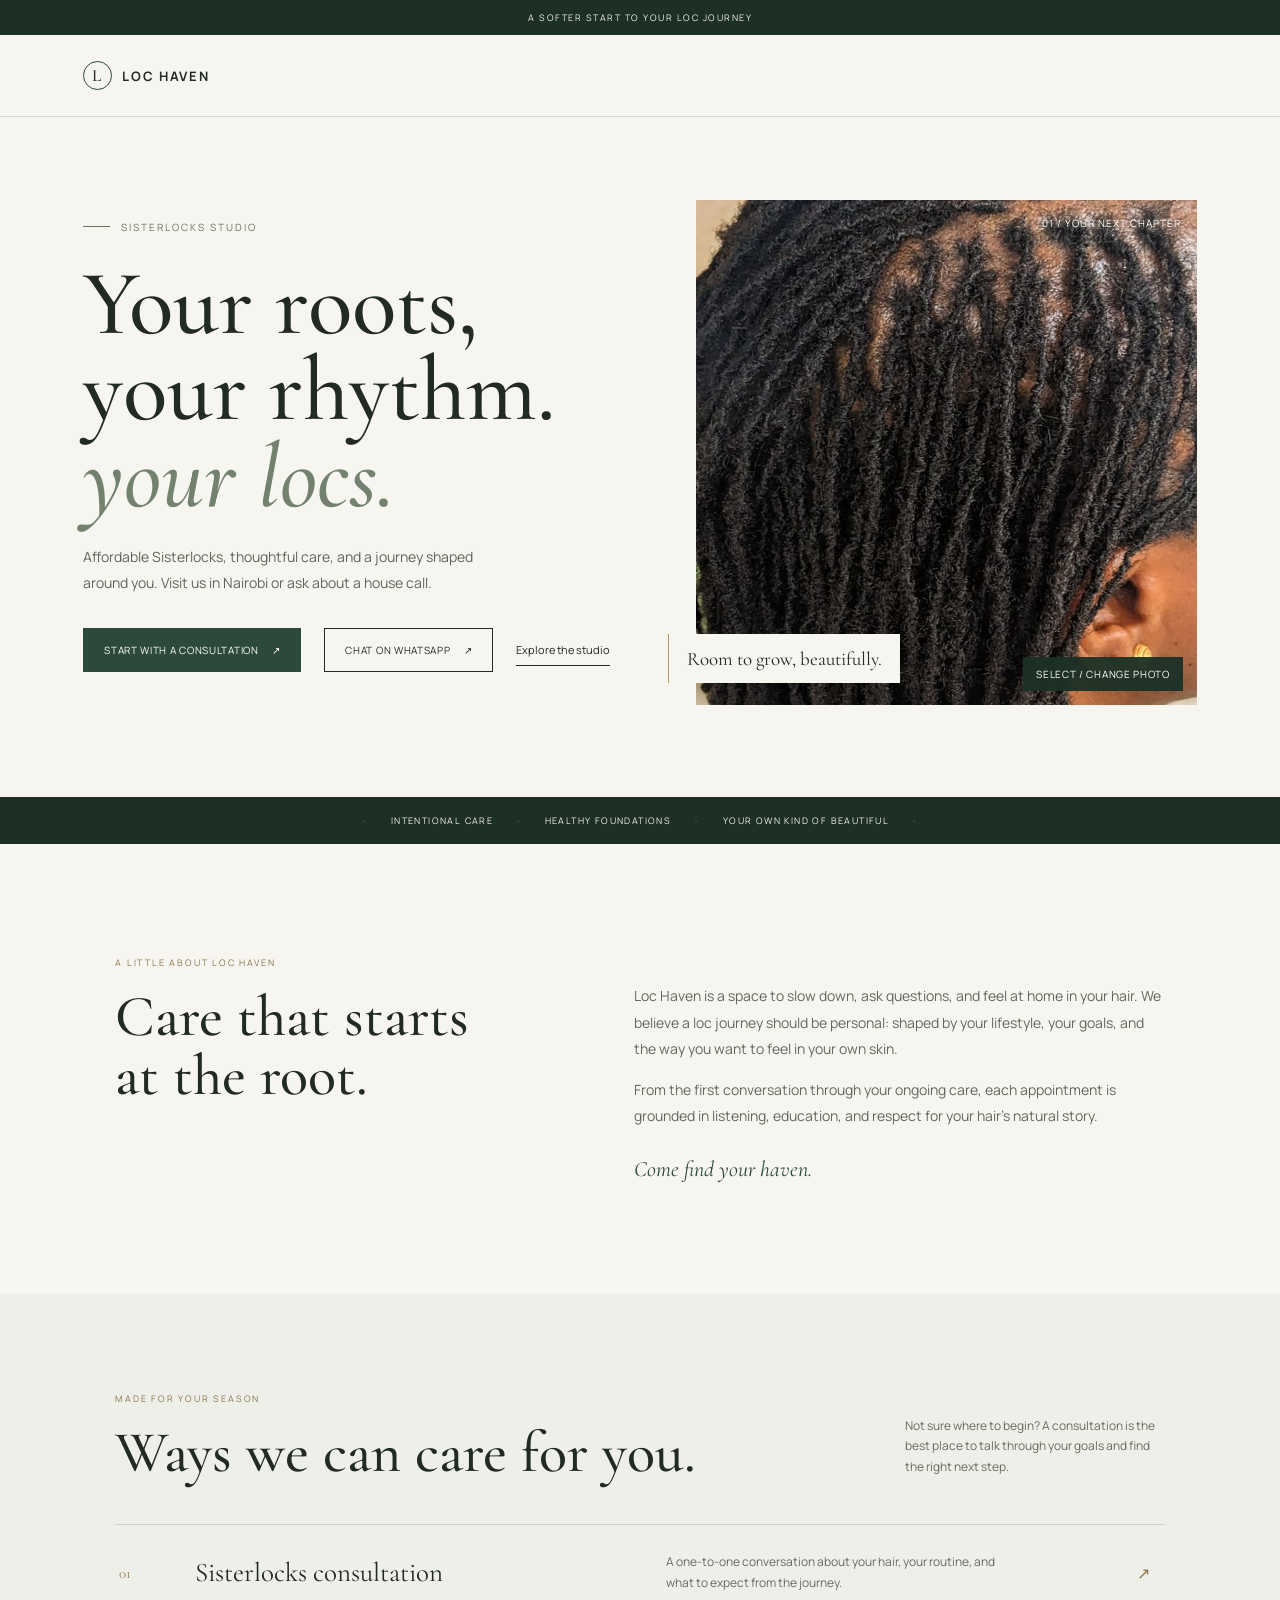
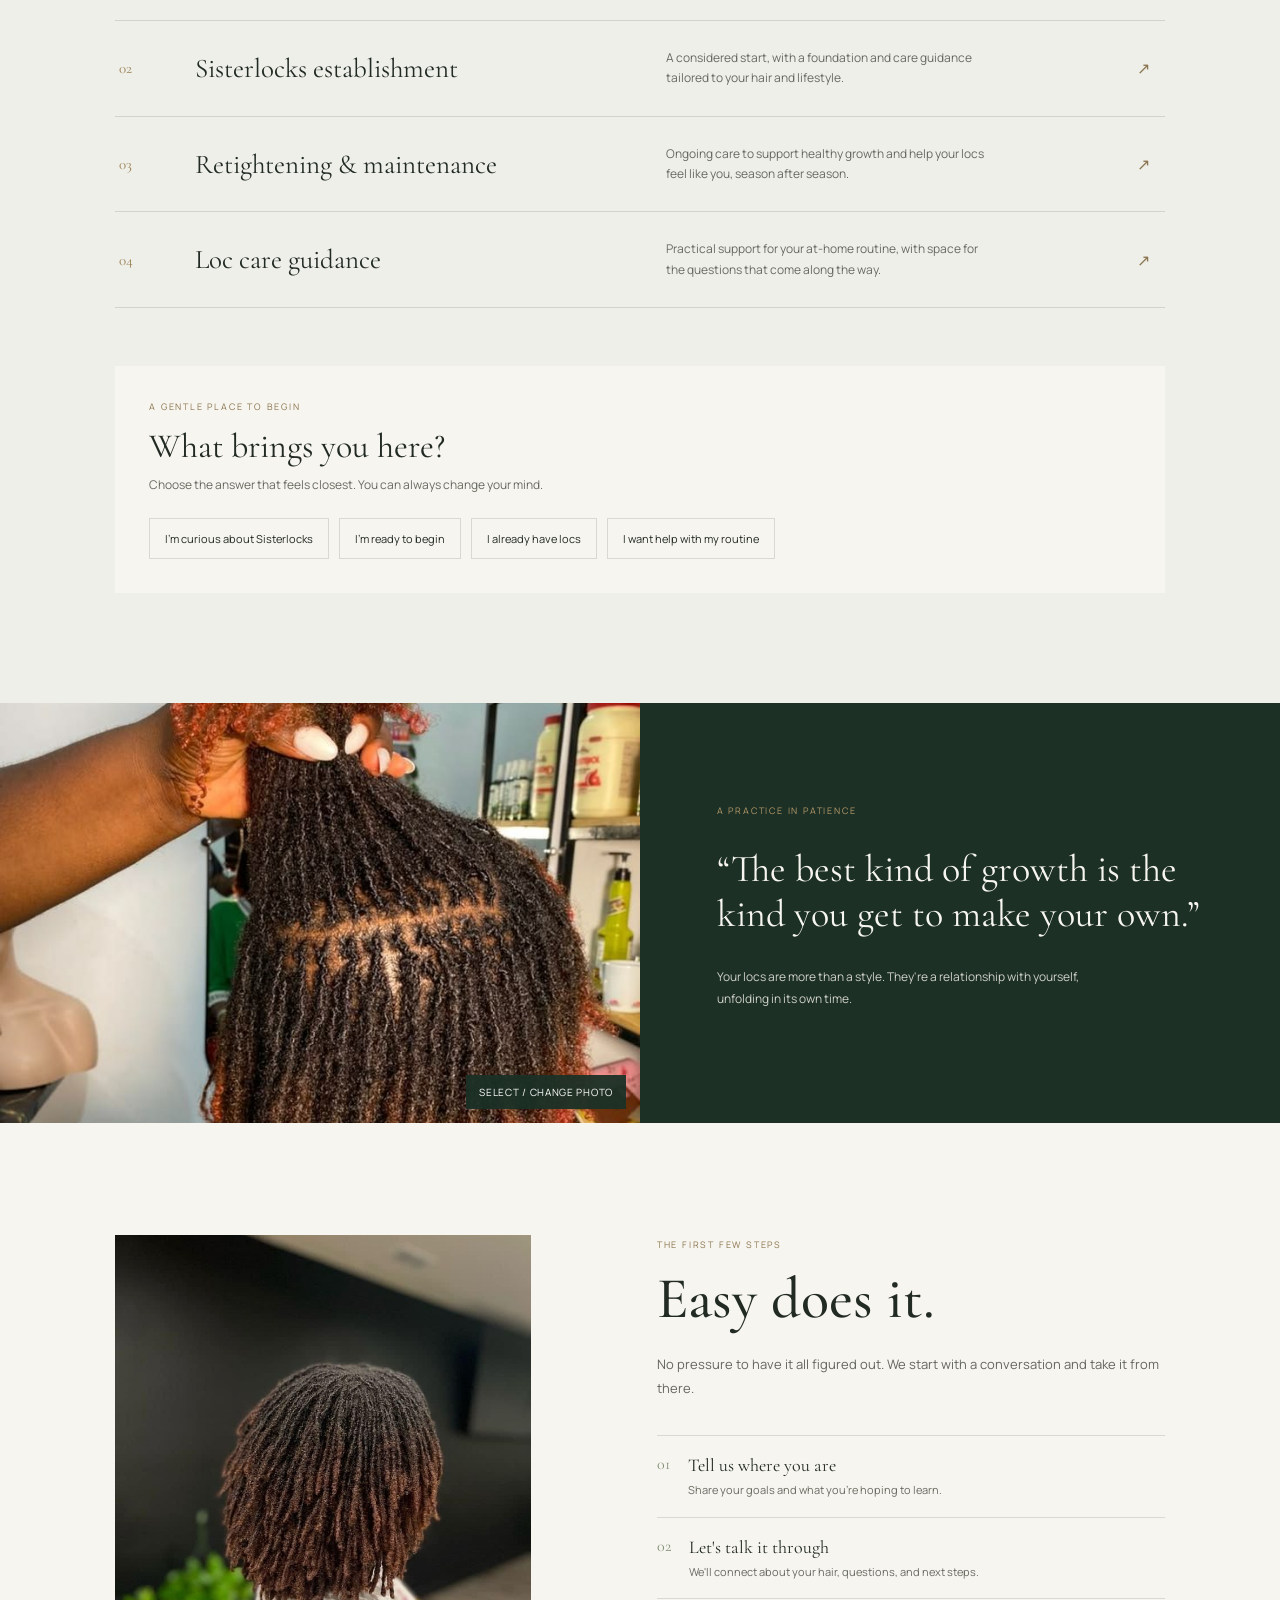
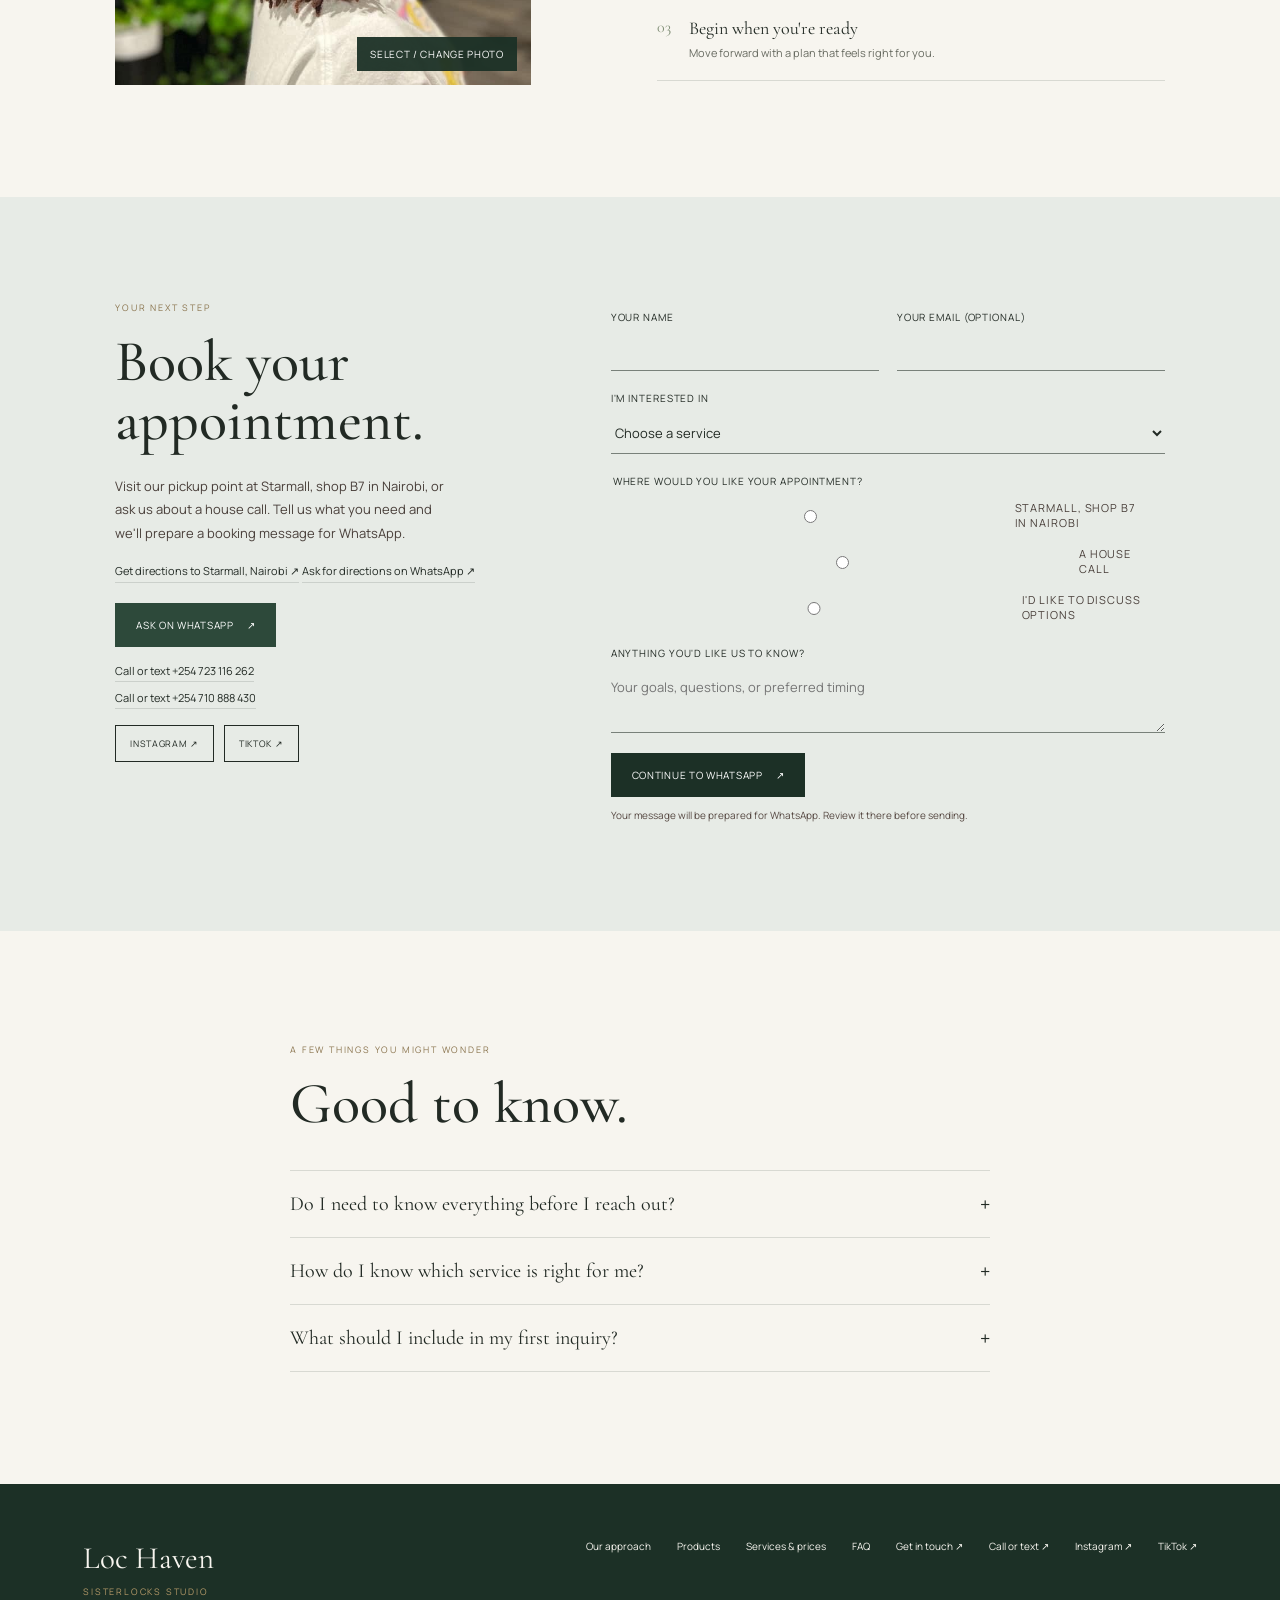
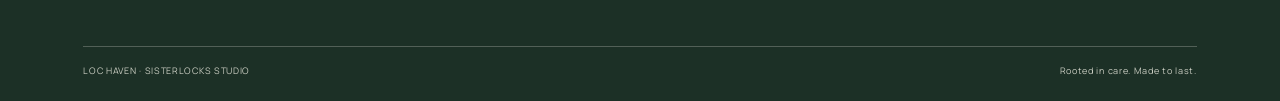
==== commit 8a3eda18: "Restore Loc Haven as the published homepage Co-authored-by: Copilot App <223556219+Copilot@users.nor" ====
--- a/index.html
+++ b/index.html
@@ -1,2256 +1,210 @@
 <!DOCTYPE html>
 <html lang="en">
 <head>
-  <meta charset="UTF-8">
-  <meta name="viewport" content="width=device-width, initial-scale=1">
-  <meta name="theme-color" content="#f7f8fc">
-  <meta name="description" content="DataGlow makes data analysis simple. Explore spreadsheets, discover patterns, and create charts without code.">
-  <title>DataGlow — data, made clear</title>
-  <style>
-    :root {
-      color-scheme: light;
-      --ink: #20233a;
-      --muted: #686d82;
-      --subtle: #f7f8fc;
-      --surface: #fff;
-      --surface-soft: #fbfbfd;
-      --line: #eceef5;
-      --purple: #7257ef;
-      --purple-dark: #5c42da;
-      --purple-soft: #f0edff;
-      --text-soft: #555a70;
-      --table-hover: #fbfaff;
-      --chart-grid: #f0f1f6;
-      --chart-label: #707589;
-      --teal: #18a991;
-      --orange: #f2a34a;
-      --blue: #5a9bea;
-      --pink: #e887a4;
-      --shadow: 0 12px 35px rgba(40, 43, 76, .055);
-      font-family: Inter, ui-sans-serif, system-ui, -apple-system, BlinkMacSystemFont, "Segoe UI", sans-serif;
-      font-synthesis: none;
-      text-rendering: optimizeLegibility;
-    }
-    :root[data-theme="dark"] {
-      color-scheme: dark;
-      --ink: #f2efff;
-      --muted: #b9b5cd;
-      --subtle: #171624;
-      --surface: #211f31;
-      --surface-soft: #262438;
-      --line: #38364b;
-      --purple: #a696ff;
-      --purple-dark: #c0b5ff;
-      --purple-soft: #332d50;
-      --text-soft: #d0ccdf;
-      --table-hover: #2a273e;
-      --chart-grid: #39364c;
-      --chart-label: #b0abc2;
-      --shadow: 0 12px 35px rgba(5, 4, 15, .2);
-    }
-    * { box-sizing: border-box; }
-    html { scroll-behavior: smooth; }
-    body { margin: 0; color: var(--ink); background: var(--subtle); font-size: 14px; transition: background .25s ease, color .25s ease; }
-    button, input, select, textarea { font: inherit; }
-    button { color: inherit; }
-    button:focus-visible, a:focus-visible, input:focus-visible, select:focus-visible, textarea:focus-visible {
-      outline: 3px solid rgba(114, 87, 239, .3); outline-offset: 2px;
-    }
-    .skip-link { position: fixed; top: 8px; left: 8px; z-index: 20; transform: translateY(-150%); border-radius: 8px; padding: 9px 12px; color: #fff; background: var(--purple-dark); font-size: 11px; font-weight: 700; text-decoration: none; }
-    .skip-link:focus { transform: translateY(0); }
-    .loading-indicator { display: none; align-items: center; gap: 9px; margin-top: 10px; border: 1px solid var(--line); border-radius: 9px; padding: 10px 12px; color: var(--text-soft); background: var(--surface); font-size: 10px; }
-    .loading-indicator.visible { display: flex; }
-    .loading-spinner { width: 15px; height: 15px; flex: 0 0 15px; border: 2px solid var(--purple-soft); border-top-color: var(--purple); border-radius: 50%; animation: dataglow-spin .7s linear infinite; }
-    @keyframes dataglow-spin { to { transform: rotate(360deg); } }
-    .app { min-height: 100vh; }
-    .sidebar {
-      position: fixed; inset: 0 auto 0 0; z-index: 5; display: flex; width: 236px; flex-direction: column;
-      border-right: 1px solid var(--line); background: var(--surface); padding: 26px 16px 18px; transition: background .25s ease, border-color .25s ease;
-    }
-    .brand { display: flex; align-items: center; gap: 11px; padding: 0 10px; color: var(--ink); text-decoration: none; }
-    .brand-mark { display: grid; width: 36px; height: 36px; place-items: center; border-radius: 12px; color: #fff; background: linear-gradient(145deg, #947cff, #6248e6); box-shadow: 0 5px 12px #7257ef38; }
-    .brand-mark svg { width: 20px; height: 20px; }
-    .brand-name { font-size: 18px; font-weight: 760; letter-spacing: -.7px; }
-    .brand-name span { color: var(--purple); }
-    .workspace { margin: 36px 4px 25px; padding: 11px; border: 1px solid var(--line); border-radius: 11px; background: var(--surface); }
-    .workspace-label { margin: 0 0 8px 2px; color: var(--muted); font-size: 10px; font-weight: 750; letter-spacing: 1px; text-transform: uppercase; }
-    .workspace-name { display: flex; align-items: center; gap: 9px; font-size: 12px; font-weight: 650; }
-    .workspace-avatar { display: grid; width: 26px; height: 26px; place-items: center; border-radius: 8px; color: #6d54e4; background: #f0edff; font-size: 11px; font-weight: 800; }
-    .nav-label { margin: 0 0 10px 10px; color: var(--muted); font-size: 10px; font-weight: 750; letter-spacing: 1px; text-transform: uppercase; }
-    .nav-list { display: grid; gap: 5px; }
-    .nav-item {
-      display: flex; align-items: center; gap: 12px; width: 100%; border: 0; border-radius: 9px; padding: 11px 12px;
-      color: var(--text-soft); background: transparent; text-align: left; cursor: pointer; font-size: 13px; font-weight: 580; transition: color .18s ease, background .18s ease, transform .18s ease;
-    }
-    .nav-item svg { width: 17px; height: 17px; stroke: currentColor; fill: none; stroke-width: 1.8; }
-    .nav-item:hover { color: var(--ink); background: var(--surface-soft); transform: translateX(2px); }
-    .nav-item.active { color: var(--purple-dark); background: var(--purple-soft); font-weight: 690; }
-    .nav-badge { margin-left: auto; border-radius: 6px; padding: 3px 6px; color: #7e6ae2; background: #e5dfff; font-size: 9px; font-weight: 750; }
-    .sidebar-spacer { flex: 1; }
-    .privacy-note { margin: 0 4px 14px; border: 1px solid #e9e6ff; border-radius: 11px; padding: 12px; background: #fbfaff; }
-    .privacy-note strong { display: flex; align-items: center; gap: 7px; margin-bottom: 5px; font-size: 11px; }
-    .privacy-note strong svg { width: 15px; height: 15px; color: var(--purple); }
-    .privacy-note p { margin: 0; color: var(--muted); font-size: 10px; line-height: 1.55; }
-    .profile { display: flex; align-items: center; gap: 10px; border-top: 1px solid var(--line); padding: 16px 5px 0; }
-    .profile-avatar { display: grid; width: 32px; height: 32px; place-items: center; border-radius: 50%; color: #8b4e22; background: #fbe6cd; font-size: 11px; font-weight: 800; }
-    .profile strong { display: block; font-size: 11px; }
-    .profile small { color: var(--muted); font-size: 10px; }
-    .main { min-height: 100vh; margin-left: 236px; }
-    .topbar { display: flex; height: 69px; align-items: center; justify-content: space-between; border-bottom: 1px solid var(--line); padding: 0 38px; background: var(--surface); transition: background .25s ease, border-color .25s ease; }
-    .breadcrumb { display: flex; align-items: center; gap: 9px; color: var(--muted); font-size: 12px; }
-    .breadcrumb strong { color: #454960; font-weight: 640; }
-    .top-actions { display: flex; align-items: center; gap: 10px; }
-    .local-badge { display: flex; align-items: center; gap: 7px; color: var(--muted); font-size: 11px; }
-    .local-dot { width: 7px; height: 7px; border-radius: 50%; background: #34bd96; box-shadow: 0 0 0 3px #34bd961c; }
-    .icon-button { display: grid; width: 34px; height: 34px; place-items: center; border: 1px solid var(--line); border-radius: 9px; color: #767b90; background: var(--surface); cursor: pointer; transition: color .18s ease, border-color .18s ease, background .18s ease, transform .18s ease; }
-    .icon-button:hover { color: var(--purple-dark); border-color: #d9d4fb; transform: translateY(-1px); }
-    .icon-button svg { width: 16px; height: 16px; stroke: currentColor; fill: none; stroke-width: 1.8; }
-    .content { width: min(1240px, 100%); margin: 0 auto; padding: 34px 38px 60px; }
-    .page-heading { margin-bottom: 22px; }
-    .page-heading h1 { margin: 0; font-size: clamp(24px, 3vw, 31px); letter-spacing: -.8px; }
-    .page-heading p:last-child { margin: 7px 0 0; color: var(--muted); font-size: 12px; line-height: 1.55; }
-    .page-view[hidden] { display: none !important; }
-    .welcome { display: flex; align-items: flex-end; justify-content: space-between; gap: 24px; margin-bottom: 24px; }
-    .welcome-actions { display: flex; flex-wrap: wrap; gap: 8px; }
-    .eyebrow { margin: 0 0 8px; color: var(--purple); font-size: 10px; font-weight: 780; letter-spacing: 1.25px; text-transform: uppercase; }
-    h1 { margin: 0; font-size: clamp(25px, 3vw, 33px); font-weight: 720; letter-spacing: -1.2px; line-height: 1.2; }
-    .welcome-copy { margin: 8px 0 0; color: var(--muted); font-size: 13px; }
-    .dashboard-welcome { margin-bottom: 23px; }
-    .dashboard-welcome h1 { font-size: clamp(27px, 3vw, 36px); }
-    .dashboard-welcome .welcome-copy { font-size: 14px; }
-    .overview-stats { display: grid; grid-template-columns: repeat(3, minmax(0, 1fr)); gap: 13px; margin-bottom: 17px; }
-    .overview-stat { display: flex; min-width: 0; align-items: center; gap: 13px; border: 1px solid var(--line); border-radius: 12px; padding: 16px; background: var(--surface); box-shadow: var(--shadow); transition: transform .2s ease, box-shadow .2s ease, background .25s ease; }
-    .overview-stat:hover { transform: translateY(-2px); box-shadow: 0 15px 36px rgba(40, 43, 76, .09); }
-    .overview-stat-icon { display: grid; width: 39px; height: 39px; flex: 0 0 39px; place-items: center; border-radius: 11px; color: var(--purple); background: var(--purple-soft); }
-    .overview-stat-icon svg { width: 19px; height: 19px; stroke: currentColor; fill: none; stroke-width: 1.8; }
-    .overview-stat:nth-child(2) .overview-stat-icon { color: var(--teal); background: #e7f8f4; }
-    .overview-stat:nth-child(3) .overview-stat-icon { color: var(--blue); background: #eaf3ff; }
-    .overview-stat-label { color: var(--muted); font-size: 10px; }
-    .overview-stat-value { margin-top: 4px; font-size: 23px; font-weight: 730; letter-spacing: -.7px; }
-    .dashboard-grid { display: grid; grid-template-columns: minmax(0, 1fr) minmax(270px, .85fr); gap: 14px; margin-bottom: 3px; }
-    .dashboard-card { min-width: 0; border: 1px solid var(--line); border-radius: 12px; padding: 17px; background: var(--surface); box-shadow: var(--shadow); transition: background .25s ease, border-color .25s ease; }
-    .dashboard-card h2 { margin: 0; font-size: 13px; font-weight: 700; }
-    .dashboard-card-subtitle { margin: 5px 0 13px; color: var(--muted); font-size: 10px; line-height: 1.5; }
-    .quick-actions { display: grid; grid-template-columns: repeat(3, minmax(0, 1fr)); gap: 9px; }
-    .quick-action { display: flex; min-height: 85px; flex-direction: column; align-items: flex-start; justify-content: center; gap: 9px; border: 1px solid var(--line); border-radius: 10px; padding: 11px; color: var(--text-soft); background: var(--surface-soft); text-align: left; cursor: pointer; transition: transform .18s ease, border-color .18s ease, background .18s ease; }
-    .quick-action:hover { transform: translateY(-2px); border-color: #d8d0ff; background: var(--purple-soft); }
-    .quick-action svg { width: 17px; height: 17px; color: var(--purple); stroke: currentColor; fill: none; stroke-width: 1.8; }
-    .quick-action span { font-size: 10px; font-weight: 650; }
-    .history-list { display: grid; gap: 8px; }
-    .history-item { display: flex; min-width: 0; align-items: center; gap: 10px; border: 1px solid var(--line); border-radius: 9px; padding: 9px 10px; background: var(--surface-soft); }
-    .history-icon { display: grid; width: 29px; height: 29px; flex: 0 0 29px; place-items: center; border-radius: 8px; color: var(--purple); background: var(--purple-soft); }
-    .history-icon svg { width: 15px; height: 15px; stroke: currentColor; fill: none; stroke-width: 1.8; }
-    .history-details { min-width: 0; flex: 1; }
-    .history-details strong { display: block; overflow: hidden; font-size: 10px; font-weight: 650; text-overflow: ellipsis; white-space: nowrap; }
-    .history-details small { display: block; margin-top: 3px; color: var(--muted); font-size: 9px; }
-    .history-empty { border: 1px dashed var(--line); border-radius: 9px; padding: 15px 12px; color: var(--muted); font-size: 10px; line-height: 1.55; text-align: center; }
-    .history-empty button { display: block; margin: 9px auto 0; border: 0; padding: 0; color: var(--purple-dark); background: transparent; font-size: 10px; font-weight: 680; cursor: pointer; }
-    .empty-dataset { display: none; margin-top: 10px; border: 1px dashed #ccc6f4; border-radius: 10px; padding: 14px; color: var(--muted); background: #fcfbff; font-size: 10px; line-height: 1.55; text-align: center; }
-    .empty-dataset.visible { display: block; }
-    .dataset-file-card { display: none; align-items: center; gap: 10px; margin: 0 0 13px; border: 1px solid var(--line); border-radius: 10px; padding: 10px 12px; background: var(--surface); }
-    .dataset-file-card.visible { display: flex; }
-    .dataset-file-icon { display: grid; width: 31px; height: 31px; flex: 0 0 31px; place-items: center; border-radius: 8px; color: var(--purple); background: var(--purple-soft); }
-    .dataset-file-icon svg { width: 16px; height: 16px; stroke: currentColor; fill: none; stroke-width: 1.8; }
-    .dataset-file-info { min-width: 0; flex: 1; }
-    .dataset-file-name { overflow: hidden; font-size: 10px; font-weight: 680; text-overflow: ellipsis; white-space: nowrap; }
-    .dataset-file-meta { margin-top: 3px; color: var(--muted); font-size: 9px; }
-    .dataset-format { border-radius: 6px; padding: 4px 7px; color: var(--purple-dark); background: var(--purple-soft); font-size: 8px; font-weight: 750; letter-spacing: .45px; text-transform: uppercase; }
-    .statistics-intro { margin: -5px 0 14px; color: var(--muted); font-size: 10px; line-height: 1.6; }
-    .statistics-list { display: grid; gap: 13px; }
-    .statistics-card { overflow: hidden; border: 1px solid var(--line); border-radius: 12px; background: var(--surface); box-shadow: var(--shadow); }
-    .statistics-card-header { display: flex; align-items: center; justify-content: space-between; gap: 12px; border-bottom: 1px solid var(--line); padding: 13px 16px; }
-    .statistics-card-header h3 { overflow: hidden; margin: 0; font-size: 12px; font-weight: 700; text-overflow: ellipsis; white-space: nowrap; }
-    .statistics-card-header p { margin: 4px 0 0; color: var(--muted); font-size: 9px; }
-    .statistics-badge { flex: 0 0 auto; border-radius: 6px; padding: 4px 7px; color: #6c55d6; background: var(--purple-soft); font-size: 8px; font-weight: 700; }
-    .statistics-grid { display: grid; grid-template-columns: repeat(4, minmax(0, 1fr)); }
-    .statistic { min-width: 0; border-right: 1px solid var(--line); border-bottom: 1px solid var(--line); padding: 11px 13px; }
-    .statistic:nth-child(4n) { border-right: 0; }
-    .statistic:nth-last-child(-n+4) { border-bottom: 0; }
-    .statistic-label { color: var(--muted); font-size: 9px; font-weight: 620; }
-    .statistic-value { overflow: hidden; margin-top: 5px; font-size: 15px; font-weight: 700; letter-spacing: -.2px; text-overflow: ellipsis; white-space: nowrap; }
-    .statistic-explanation { display: block; overflow: hidden; margin-top: 3px; color: var(--muted); font-size: 8px; text-overflow: ellipsis; white-space: nowrap; }
-    .distribution { padding: 12px 15px 14px; }
-    .distribution h4 { margin: 0 0 3px; font-size: 10px; font-weight: 700; }
-    .distribution > p { margin: 0 0 8px; color: var(--muted); font-size: 9px; line-height: 1.5; }
-    .distribution-table { width: 100%; border-collapse: collapse; white-space: normal; }
-    .distribution-table th, .distribution-table td { position: static; border-bottom: 1px solid var(--line); padding: 7px 8px; font-size: 9px; }
-    .distribution-table th { color: var(--muted); background: var(--surface-soft); font-weight: 650; }
-    .distribution-table td:last-child, .distribution-table th:last-child { text-align: right; }
-    .distribution-table tr:last-child td { border-bottom: 0; }
-    .statistics-empty { border: 1px dashed #ccc6f4; border-radius: 11px; padding: 18px; color: var(--muted); background: #fcfbff; font-size: 10px; line-height: 1.6; text-align: center; }
-    .cleaning-panel { padding: 17px; }
-    .cleaning-overview { display: grid; grid-template-columns: repeat(2, minmax(0, 1fr)); gap: 10px; margin-bottom: 14px; }
-    .cleaning-stat { border: 1px solid var(--line); border-radius: 9px; padding: 11px 13px; background: var(--surface-soft); }
-    .cleaning-stat strong { display: block; font-size: 18px; font-weight: 730; }
-    .cleaning-stat span { display: block; margin-top: 3px; color: var(--muted); font-size: 9px; }
-    .cleaning-columns { display: flex; flex-wrap: wrap; gap: 6px; margin: 0 0 14px; }
-    .cleaning-column-badge { border: 1px solid var(--line); border-radius: 7px; padding: 6px 8px; color: var(--text-soft); background: var(--surface); font-size: 9px; }
-    .cleaning-column-badge strong { color: var(--purple-dark); }
-    .cleaning-toolbar { display: flex; flex-wrap: wrap; align-items: end; gap: 9px; border: 1px solid var(--line); border-radius: 10px; padding: 12px; background: var(--surface-soft); }
-    .cleaning-fields { display: contents; }
-    .cleaning-field { display: grid; min-width: 150px; flex: 1; gap: 5px; color: var(--muted); font-size: 9px; font-weight: 650; }
-    .cleaning-field select, .cleaning-field input { width: 100%; min-height: 34px; border: 1px solid var(--line); border-radius: 8px; padding: 0 9px; color: var(--text-soft); background: var(--surface); font-size: 10px; }
-    .cleaning-field[hidden] { display: none; }
-    .cleaning-toolbar .button { min-height: 34px; }
-    .cleaning-note { margin: 10px 1px 0; color: var(--muted); font-size: 9px; line-height: 1.55; }
-    .cleaning-message { min-height: 0; margin-top: 10px; border-radius: 8px; padding: 0; color: #a13e48; background: transparent; font-size: 10px; line-height: 1.5; }
-    .cleaning-message.show { padding: 9px 11px; background: #fff0f0; }
-    .cleaning-message.success { color: #25765f; background: #eaf8f2; }
-    .cleaning-preview { display: none; margin-top: 13px; border: 1px solid var(--line); border-radius: 10px; padding: 13px; background: var(--surface); }
-    .cleaning-preview.show { display: block; }
-    .cleaning-preview-head { display: flex; flex-wrap: wrap; align-items: center; justify-content: space-between; gap: 8px; margin-bottom: 11px; }
-    .cleaning-preview-head strong { font-size: 11px; }
-    .cleaning-preview-head span { color: var(--muted); font-size: 9px; }
-    .cleaning-comparison { display: grid; grid-template-columns: repeat(2, minmax(0, 1fr)); gap: 10px; }
-    .cleaning-table-wrap { min-width: 0; overflow: auto; border: 1px solid var(--line); border-radius: 8px; }
-    .cleaning-table-label { margin: 0; padding: 8px 9px; color: var(--muted); font-size: 9px; font-weight: 680; }
-    .cleaning-table { width: 100%; border-collapse: collapse; white-space: nowrap; }
-    .cleaning-table th, .cleaning-table td { max-width: 145px; overflow: hidden; border-top: 1px solid var(--line); padding: 7px 8px; text-align: left; text-overflow: ellipsis; font-size: 9px; }
-    .cleaning-table th { color: var(--muted); background: var(--surface-soft); font-weight: 650; }
-    .cleaning-preview-actions { display: flex; justify-content: flex-end; gap: 8px; margin-top: 11px; }
-    :root[data-theme="dark"] .cleaning-stat,
-    :root[data-theme="dark"] .cleaning-toolbar,
-    :root[data-theme="dark"] .cleaning-table th { border-color: var(--line); background: var(--surface-soft); }
-    :root[data-theme="dark"] .cleaning-column-badge,
-    :root[data-theme="dark"] .cleaning-table-wrap { border-color: var(--line); background: var(--surface); }
-    :root[data-theme="dark"] .cleaning-column-badge strong { color: var(--purple-dark); }
-    :root[data-theme="dark"] .cleaning-field select,
-    :root[data-theme="dark"] .cleaning-field input { border-color: var(--line); color: var(--text-soft); background: var(--surface); }
-    :root[data-theme="dark"] .cleaning-table th,
-    :root[data-theme="dark"] .cleaning-table td { border-color: var(--line); color: var(--text-soft); }
-    :root[data-theme="dark"] .cleaning-message.show { color: #f3a6aa; background: #3d292f; }
-    :root[data-theme="dark"] .cleaning-message.success { color: #87d9bd; background: #203b38; }
-    :root[data-theme="dark"] .statistics-card { border-color: var(--line); background: var(--surface); }
-    :root[data-theme="dark"] .statistics-card-header { border-color: var(--line); }
-    :root[data-theme="dark"] .statistic { border-color: var(--line); }
-    :root[data-theme="dark"] .statistics-badge { color: var(--purple-dark); background: var(--purple-soft); }
-    :root[data-theme="dark"] .distribution-table th,
-    :root[data-theme="dark"] .distribution-table td { border-color: var(--line); color: var(--text-soft); }
-    :root[data-theme="dark"] .distribution-table th { background: var(--surface-soft); }
-    :root[data-theme="dark"] .statistics-empty { border-color: #554987; color: var(--muted); background: #242137; }
-    .button { display: inline-flex; min-height: 39px; align-items: center; justify-content: center; gap: 8px; border: 1px solid transparent; border-radius: 9px; padding: 0 14px; font-size: 11px; font-weight: 680; text-decoration: none; cursor: pointer; transition: .18s ease; }
-    .button-primary { color: #fff; background: var(--purple); box-shadow: 0 4px 10px #7257ef2a; }
-    .button-primary:hover { background: var(--purple-dark); transform: translateY(-1px); }
-    .button-secondary { border-color: var(--line); color: #676d82; background: var(--surface); }
-    .button-secondary:hover { border-color: #d9d4fb; color: var(--purple-dark); background: #fbfaff; }
-    .button:disabled { opacity: .5; cursor: not-allowed; }
-    .button svg { width: 15px; height: 15px; stroke: currentColor; fill: none; stroke-width: 1.8; }
-    .dropzone { display: flex; align-items: center; gap: 17px; border: 1px dashed #ccc6f4; border-radius: 13px; padding: 16px 19px; background: #fcfbff; transition: .2s; }
-    .dropzone.dragover { border-color: var(--purple); background: #f4f1ff; box-shadow: 0 0 0 3px #7257ef12; }
-    .upload-icon { display: grid; width: 41px; height: 41px; flex: 0 0 41px; place-items: center; border-radius: 11px; color: var(--purple); background: #eeeaff; }
-    .upload-icon svg { width: 20px; height: 20px; stroke: currentColor; fill: none; stroke-width: 1.8; }
-    .drop-copy { min-width: 0; flex: 1; }
-    .drop-copy strong { font-size: 12px; font-weight: 680; }
-    .drop-copy p { margin: 4px 0 0; color: var(--muted); font-size: 10px; }
-    .drop-actions { display: flex; gap: 8px; }
-    .file-label { position: relative; }
-    .file-label input { position: absolute; width: 1px; height: 1px; overflow: hidden; opacity: 0; }
-    .file-label:focus-within { outline: 3px solid rgba(114, 87, 239, .3); outline-offset: 2px; border-radius: 9px; }
-    .message { display: none; margin-top: 10px; border-radius: 8px; padding: 10px 12px; color: #a13e48; background: #fff0f0; font-size: 11px; line-height: 1.5; }
-    .message.show { display: block; }
-    .message.success { color: #25765f; background: #eaf8f2; }
-    .section-head { display: flex; align-items: center; justify-content: space-between; gap: 15px; margin: 28px 0 14px; }
-    .section-head h2 { margin: 0; font-size: 15px; font-weight: 700; letter-spacing: -.25px; }
-    .section-head p { margin: 4px 0 0; color: var(--muted); font-size: 10px; }
-    .range-select, .control-select {
-      min-height: 33px; border: 1px solid var(--line); border-radius: 8px; padding: 0 30px 0 10px; color: #676c80; background-color: var(--surface); font-size: 10px; cursor: pointer;
-    }
-    .metric-grid { display: grid; grid-template-columns: repeat(4, minmax(0, 1fr)); gap: 13px; }
-    .metric-card { min-width: 0; border: 1px solid var(--line); border-radius: 12px; padding: 16px; background: var(--surface); box-shadow: var(--shadow); transition: transform .2s ease, box-shadow .2s ease, background .25s ease; }
-    .metric-card:hover { transform: translateY(-2px); box-shadow: 0 15px 36px rgba(40, 43, 76, .09); }
-    .metric-label { display: flex; align-items: center; justify-content: space-between; gap: 7px; color: #777c90; font-size: 10px; font-weight: 570; }
-    .metric-symbol { display: grid; width: 28px; height: 28px; place-items: center; border-radius: 8px; }
-    .metric-symbol svg { width: 14px; height: 14px; stroke: currentColor; fill: none; stroke-width: 1.8; }
-    .symbol-purple { color: #7257ef; background: #f0edff; }
-    .symbol-teal { color: #18a991; background: #e7f8f4; }
-    .symbol-blue { color: #5a9bea; background: #eaf3ff; }
-    .symbol-orange { color: #e89b3f; background: #fff4e6; }
-    .metric-value { overflow: hidden; margin-top: 10px; font-size: 25px; font-weight: 730; letter-spacing: -.8px; text-overflow: ellipsis; white-space: nowrap; }
-    .metric-foot { display: flex; align-items: center; gap: 5px; margin-top: 6px; color: var(--muted); font-size: 9px; }
-    .metric-foot .positive { color: #1caa85; font-weight: 650; }
-    .panel { min-width: 0; border: 1px solid var(--line); border-radius: 12px; background: var(--surface); box-shadow: var(--shadow); transition: background .25s ease, border-color .25s ease; }
-    .analysis-grid { display: grid; grid-template-columns: minmax(0, 1.8fr) minmax(230px, .88fr); gap: 14px; }
-    .chart-panel { padding: 18px 18px 12px; }
-    .panel-title-row { display: flex; align-items: flex-start; justify-content: space-between; gap: 14px; }
-    .panel-title-row h3 { margin: 0; font-size: 12px; font-weight: 700; }
-    .panel-title-row p { margin: 4px 0 0; color: var(--muted); font-size: 9px; }
-    .chart-controls { display: flex; flex-wrap: wrap; justify-content: flex-end; gap: 6px; }
-    .chart-controls .control-select { min-height: 29px; padding-left: 8px; font-size: 9px; }
-    .chart-control { display: grid; gap: 3px; }
-    .chart-control > span { color: var(--muted); font-size: 8px; font-weight: 650; }
-    .chart-control .control-select:disabled { opacity: .55; cursor: not-allowed; }
-    .chart-legend { display: flex; flex-wrap: wrap; justify-content: center; gap: 7px 12px; margin: 4px 5px 6px; }
-    .chart-legend-item { display: inline-flex; max-width: 170px; align-items: center; gap: 5px; color: var(--text-soft); font-size: 8px; }
-    .chart-legend-item span:last-child { overflow: hidden; text-overflow: ellipsis; white-space: nowrap; }
-    .chart-legend-swatch { width: 8px; height: 8px; flex: 0 0 8px; border-radius: 3px; }
-    .chart-wrap { position: relative; min-height: 250px; margin-top: 14px; }
-    .chart-wrap svg { display: block; width: 100%; height: 250px; overflow: visible; }
-    .chart-empty { position: absolute; inset: 0; display: none; align-items: center; justify-content: center; padding: 25px; color: var(--muted); text-align: center; font-size: 11px; line-height: 1.6; }
-    .chart-empty.show { display: flex; }
-    .chart-tooltip { position: absolute; z-index: 2; display: none; border: 1px solid #e9e7f3; border-radius: 7px; padding: 7px 9px; color: #fff; background: #282942; box-shadow: 0 4px 12px #20233a30; font-size: 9px; pointer-events: none; white-space: nowrap; }
-    .insight-panel { padding: 18px; }
-    .insight-heading { display: flex; align-items: center; gap: 8px; }
-    .insight-heading .spark { display: grid; width: 25px; height: 25px; place-items: center; border-radius: 7px; color: var(--purple); background: var(--purple-soft); }
-    .insight-heading svg { width: 14px; height: 14px; stroke: currentColor; fill: none; stroke-width: 1.8; }
-    .insight-heading h3 { margin: 0; font-size: 12px; }
-    .insight-intro { margin: 12px 0 14px; color: var(--muted); font-size: 10px; line-height: 1.6; }
-    .insight-card { margin-top: 9px; border: 1px solid #eeecf7; border-radius: 9px; padding: 11px; background: #fcfbff; }
-    .insight-card-top { display: flex; align-items: center; gap: 7px; margin-bottom: 6px; font-size: 9px; font-weight: 690; }
-    .insight-dot { width: 6px; height: 6px; border-radius: 50%; background: var(--teal); }
-    .insight-card p { margin: 0; color: #71768b; font-size: 9px; line-height: 1.55; }
-    .quality-title { display: flex; align-items: center; justify-content: space-between; margin: 16px 0 7px; color: #777c90; font-size: 9px; }
-    .quality-title strong { color: #41465c; font-size: 10px; }
-    .progress { height: 5px; overflow: hidden; border-radius: 5px; background: #efeff6; }
-    .progress span { display: block; width: 100%; height: 100%; border-radius: inherit; background: linear-gradient(90deg, #18a991, #73d6bd); transition: width .25s ease; }
-    .table-panel { overflow: hidden; }
-    .table-toolbar { display: flex; align-items: center; justify-content: space-between; gap: 12px; border-bottom: 1px solid var(--line); padding: 13px 16px; }
-    .table-toolbar h3 { margin: 0; font-size: 12px; }
-    .table-toolbar small { margin-left: 7px; color: var(--muted); font-size: 9px; font-weight: 450; }
-    .table-tools { display: flex; align-items: center; gap: 7px; }
-    .table-options { display: flex; flex-wrap: wrap; align-items: center; gap: 7px; border-bottom: 1px solid var(--line); padding: 10px 15px; }
-    .table-options-label { color: var(--muted); font-size: 9px; font-weight: 650; }
-    .table-options .control-select { min-height: 29px; max-width: 190px; font-size: 9px; }
-    .column-picker { position: relative; }
-    .column-picker summary { display: inline-flex; min-height: 29px; align-items: center; gap: 6px; border: 1px solid var(--line); border-radius: 8px; padding: 0 9px; color: var(--text-soft); background: var(--surface); cursor: pointer; font-size: 9px; list-style: none; }
-    .column-picker summary::-webkit-details-marker { display: none; }
-    .column-picker summary::after { content: "⌄"; color: var(--muted); }
-    .column-picker[open] summary { border-color: #d9d4fb; color: var(--purple-dark); }
-    .column-picker-menu { position: absolute; top: calc(100% + 5px); left: 0; z-index: 4; display: grid; min-width: 180px; max-height: 220px; gap: 2px; overflow: auto; border: 1px solid var(--line); border-radius: 9px; padding: 7px; background: var(--surface); box-shadow: var(--shadow); }
-    .column-choice { display: flex; align-items: center; gap: 7px; border-radius: 6px; padding: 6px; color: var(--text-soft); cursor: pointer; font-size: 9px; }
-    .column-choice:hover { background: var(--surface-soft); }
-    .column-choice input { accent-color: var(--purple); }
-    .column-type { display: inline-block; margin-left: 5px; border-radius: 5px; padding: 2px 4px; color: #5d4bc2; background: #f0edff; font-size: 7px; font-weight: 700; letter-spacing: .2px; vertical-align: 1px; }
-    .column-type.text { color: #4b7888; background: #eaf6f7; }
-    .sort-button { border: 0; padding: 0; color: inherit; background: transparent; font: inherit; text-align: left; cursor: pointer; }
-    .sort-button:hover { color: var(--purple-dark); }
-    .search-wrap { position: relative; }
-    .search-wrap svg { position: absolute; top: 8px; left: 9px; width: 13px; height: 13px; color: #a0a4b4; stroke: currentColor; fill: none; stroke-width: 1.8; pointer-events: none; }
-    .search-input { width: 155px; height: 30px; border: 1px solid var(--line); border-radius: 7px; padding: 0 8px 0 27px; color: var(--ink); background: var(--surface); font-size: 9px; }
-    .table-scroll { overflow: auto; max-height: 340px; }
-    table { width: 100%; border-collapse: collapse; text-align: left; white-space: nowrap; }
-    th { position: sticky; top: 0; z-index: 1; border-bottom: 1px solid var(--line); padding: 10px 14px; color: #858a9e; background: var(--surface-soft); font-size: 9px; font-weight: 680; }
-    td { border-bottom: 1px solid var(--line); padding: 10px 14px; color: var(--text-soft); font-size: 10px; }
-    tbody tr:hover { background: var(--table-hover); }
-    .table-empty { padding: 25px 14px; color: var(--muted); text-align: center; font-size: 10px; }
-    .table-footer { display: flex; align-items: center; justify-content: space-between; gap: 10px; border-top: 1px solid var(--line); padding: 10px 15px; color: #959aab; font-size: 9px; }
-    .pagination { display: flex; align-items: center; gap: 5px; }
-    .pagination button { min-width: 25px; height: 24px; border: 1px solid var(--line); border-radius: 6px; color: #797e90; background: #fff; font-size: 9px; cursor: pointer; }
-    .pagination button:disabled { opacity: .4; cursor: not-allowed; }
-    .pagination .page-current { border-color: #e7e1ff; color: var(--purple-dark); background: #f4f1ff; }
-    .footer-note { margin: 22px 0 0; color: var(--muted); text-align: center; font-size: 9px; }
-    .theme-icon-sun { display: block; }
-    .theme-icon-moon { display: none; }
-    :root[data-theme="dark"] .theme-icon-sun { display: none; }
-    :root[data-theme="dark"] .theme-icon-moon { display: block; }
-    :root[data-theme="dark"] .sidebar,
-    :root[data-theme="dark"] .topbar,
-    :root[data-theme="dark"] .workspace,
-    :root[data-theme="dark"] .metric-card,
-    :root[data-theme="dark"] .panel,
-    :root[data-theme="dark"] .icon-button,
-    :root[data-theme="dark"] .button-secondary,
-    :root[data-theme="dark"] .range-select,
-    :root[data-theme="dark"] .control-select,
-    :root[data-theme="dark"] .search-input,
-    :root[data-theme="dark"] .pagination button,
-    :root[data-theme="dark"] dialog { color: var(--ink); background-color: var(--surface); }
-    :root[data-theme="dark"] .sidebar { border-color: var(--line); }
-    :root[data-theme="dark"] .topbar { border-color: var(--line); }
-    :root[data-theme="dark"] .nav-item { color: #aaa6c0; }
-    :root[data-theme="dark"] .loading-indicator { border-color: var(--line); color: var(--text-soft); background: var(--surface); }
-    :root[data-theme="dark"] .nav-item.active { color: var(--purple-dark); }
-    :root[data-theme="dark"] .nav-item:hover { color: var(--ink); background: var(--surface-soft); }
-    :root[data-theme="dark"] .workspace { border-color: var(--line); }
-    :root[data-theme="dark"] .workspace-avatar,
-    :root[data-theme="dark"] .symbol-purple,
-    :root[data-theme="dark"] .symbol-teal,
-    :root[data-theme="dark"] .symbol-blue,
-    :root[data-theme="dark"] .symbol-orange { background: #38334f; }
-    :root[data-theme="dark"] .privacy-note { border-color: var(--line); background: #28253b; }
-    :root[data-theme="dark"] .privacy-note strong,
-    :root[data-theme="dark"] .privacy-note p,
-    :root[data-theme="dark"] .profile small,
-    :root[data-theme="dark"] .metric-label,
-    :root[data-theme="dark"] .metric-foot,
-    :root[data-theme="dark"] .section-head p,
-    :root[data-theme="dark"] .panel-title-row p,
-    :root[data-theme="dark"] .table-footer,
-    :root[data-theme="dark"] .footer-note { color: var(--muted); }
-    :root[data-theme="dark"] .profile { border-color: var(--line); }
-    :root[data-theme="dark"] .dropzone { border-color: #554987; background: #242137; }
-    :root[data-theme="dark"] .dropzone.dragover { border-color: var(--purple); background: #302a4a; }
-    :root[data-theme="dark"] .upload-icon,
-    :root[data-theme="dark"] .insight-heading .spark { color: var(--purple-dark); background: var(--purple-soft); }
-    :root[data-theme="dark"] .button-secondary { border-color: var(--line); color: var(--text-soft); }
-    :root[data-theme="dark"] .button-secondary:hover { border-color: #655a91; color: var(--purple-dark); background: var(--surface-soft); }
-    :root[data-theme="dark"] .chart-controls .control-select,
-    :root[data-theme="dark"] .range-select,
-    :root[data-theme="dark"] .search-input,
-    :root[data-theme="dark"] .pagination button { border-color: var(--line); color: var(--text-soft); }
-    :root[data-theme="dark"] .insight-card { border-color: var(--line); background: var(--surface-soft); }
-    :root[data-theme="dark"] .insight-card p,
-    :root[data-theme="dark"] .insight-intro { color: var(--muted); }
-    :root[data-theme="dark"] .quality-title { color: var(--muted); }
-    :root[data-theme="dark"] .quality-title strong { color: var(--ink); }
-    :root[data-theme="dark"] .progress { background: #3a374d; }
-    :root[data-theme="dark"] .table-toolbar { border-color: var(--line); }
-    :root[data-theme="dark"] th { color: var(--muted); }
-    :root[data-theme="dark"] td { color: var(--text-soft); }
-    :root[data-theme="dark"] .table-empty { color: var(--muted); }
-    :root[data-theme="dark"] .pagination .page-current { border-color: #514776; color: var(--purple-dark); background: var(--purple-soft); }
-    :root[data-theme="dark"] textarea { border-color: var(--line); color: var(--text-soft); background: var(--surface-soft); }
-    :root[data-theme="dark"] .dialog-close { color: var(--muted); background: var(--surface-soft); }
-    :root[data-theme="dark"] .chart-wrap svg line { stroke: var(--chart-grid); }
-    :root[data-theme="dark"] .chart-wrap svg text { fill: var(--chart-label); }
-    :root[data-theme="dark"] .metric-card:hover { box-shadow: 0 15px 36px rgba(5, 4, 15, .3); }
-    :root[data-theme="dark"] .overview-stat,
-    :root[data-theme="dark"] .dashboard-card { border-color: var(--line); background: var(--surface); }
-    :root[data-theme="dark"] .overview-stat:hover { box-shadow: 0 15px 36px rgba(5, 4, 15, .3); }
-    :root[data-theme="dark"] .overview-stat:nth-child(2) .overview-stat-icon { color: #63d6bd; background: #263f3d; }
-    :root[data-theme="dark"] .overview-stat:nth-child(3) .overview-stat-icon { color: #8abaff; background: #29394f; }
-    :root[data-theme="dark"] .quick-action,
-    :root[data-theme="dark"] .history-item { border-color: var(--line); color: var(--text-soft); background: var(--surface-soft); }
-    :root[data-theme="dark"] .quick-action:hover { border-color: #655a91; background: var(--purple-soft); }
-    :root[data-theme="dark"] .history-empty { border-color: var(--line); color: var(--muted); }
-    :root[data-theme="dark"] .empty-dataset { border-color: #554987; color: var(--muted); background: #242137; }
-    :root[data-theme="dark"] .overview-stat-icon { color: var(--purple-dark); background: var(--purple-soft); }
-    :root[data-theme="dark"] .dataset-file-card { border-color: var(--line); background: var(--surface); }
-    :root[data-theme="dark"] .table-options { border-color: var(--line); }
-    :root[data-theme="dark"] .column-picker summary,
-    :root[data-theme="dark"] .column-picker-menu { border-color: var(--line); color: var(--text-soft); background: var(--surface); }
-    :root[data-theme="dark"] .column-choice { color: var(--text-soft); }
-    :root[data-theme="dark"] .column-choice:hover { background: var(--surface-soft); }
-    :root[data-theme="dark"] .column-type { color: #c0b5ff; background: #38334f; }
-    :root[data-theme="dark"] .column-type.text { color: #9cd3d6; background: #263f43; }
-    dialog { width: min(600px, calc(100% - 32px)); border: 1px solid var(--line); border-radius: 15px; padding: 0; color: var(--ink); box-shadow: 0 25px 80px #20233a35; }
-    dialog::backdrop { background: #20233a66; backdrop-filter: blur(3px); }
-    .dialog-inner { padding: 21px; }
-    .dialog-header { display: flex; align-items: flex-start; justify-content: space-between; gap: 12px; }
-    .dialog-header h2 { margin: 0; font-size: 17px; }
-    .dialog-header p { margin: 5px 0 0; color: var(--muted); font-size: 10px; }
-    .dialog-close { display: grid; width: 29px; height: 29px; place-items: center; border: 0; border-radius: 7px; color: #888da0; background: #f5f5f9; cursor: pointer; font-size: 17px; }
-    textarea { display: block; width: 100%; min-height: 220px; resize: vertical; margin: 17px 0 12px; border: 1px solid var(--line); border-radius: 9px; padding: 12px; color: #4c5166; font: 11px/1.6 ui-monospace, SFMono-Regular, Consolas, monospace; }
-    .dialog-actions { display: flex; justify-content: space-between; gap: 10px; }
-    .dialog-error { min-height: 17px; color: #a13e48; font-size: 10px; }
-    .mobile-brand { display: none; }
-    @media (max-width: 1080px) {
-      .sidebar { width: 205px; }
-      .main { margin-left: 205px; }
-      .content { padding-right: 25px; padding-left: 25px; }
-      .topbar { padding-right: 25px; padding-left: 25px; }
-      .analysis-grid { grid-template-columns: minmax(0, 1.55fr) minmax(210px, .9fr); }
-      .chart-controls .control-select { max-width: 110px; }
-      .dashboard-grid { grid-template-columns: minmax(0, 1fr) minmax(230px, .85fr); }
-    }
-    @media (max-width: 820px) {
-      .sidebar { width: 64px; align-items: center; padding-right: 9px; padding-left: 9px; }
-      .brand { padding: 0; }
-      .brand-name, .workspace, .nav-label, .nav-item span, .nav-badge, .privacy-note, .profile > div:last-child { display: none; }
-      .nav-list { width: 100%; margin-top: 32px; }
-      .nav-item { justify-content: center; padding: 12px 8px; }
-      .nav-item svg { width: 19px; height: 19px; }
-      .profile { width: 100%; justify-content: center; padding-top: 13px; }
-      .main { margin-left: 64px; }
-      .analysis-grid { grid-template-columns: 1fr; }
-      .dashboard-grid { grid-template-columns: 1fr; }
-      .insight-panel { display: grid; grid-template-columns: 1fr 1fr; column-gap: 12px; }
-      .insight-heading, .insight-intro, .quality-title, .progress { grid-column: 1 / -1; }
-      .insight-card { margin-top: 0; }
-    }
-    @media (max-width: 600px) {
-      .topbar { height: 57px; padding: 0 16px; }
-      .breadcrumb { font-size: 10px; }
-      .local-badge { font-size: 0; }
-      .top-actions { gap: 9px; }
-      .content { padding: 25px 15px 40px; }
-      .welcome { align-items: flex-start; flex-direction: column; gap: 15px; }
-      .welcome-actions { width: 100%; }
-      .welcome-actions .button { min-width: 0; flex: 1; align-self: stretch; padding: 0 9px; }
-      .dropzone { align-items: flex-start; flex-wrap: wrap; padding: 13px; }
-      .drop-copy { padding-top: 3px; }
-      .drop-actions { width: 100%; padding-left: 58px; }
-      .drop-actions .button { flex: 1; }
-      .metric-grid { grid-template-columns: repeat(2, minmax(0, 1fr)); gap: 9px; }
-      .statistics-grid { grid-template-columns: repeat(2, minmax(0, 1fr)); }
-      .cleaning-comparison { grid-template-columns: 1fr; }
-      .statistic:nth-child(4n) { border-right: 1px solid var(--line); }
-      .statistic:nth-child(2n) { border-right: 0; }
-      .statistic:nth-last-child(-n+4) { border-bottom: 1px solid var(--line); }
-      .statistic:nth-last-child(-n+2) { border-bottom: 0; }
-      .overview-stats { gap: 8px; }
-      .overview-stat { align-items: flex-start; flex-direction: column; gap: 9px; padding: 11px; }
-      .overview-stat-icon { width: 32px; height: 32px; flex-basis: 32px; }
-      .overview-stat-value { font-size: 20px; }
-      .quick-actions { gap: 6px; }
-      .quick-action { min-height: 79px; padding: 9px; }
-      .metric-card { padding: 12px; }
-      .metric-value { font-size: 22px; }
-      .section-head { margin-top: 23px; }
-      .chart-panel { padding: 14px 12px 8px; }
-      .panel-title-row { flex-direction: column; }
-      .chart-controls { width: 100%; justify-content: flex-start; }
-      .chart-controls .control-select { max-width: none; flex: 1; }
-      .chart-wrap, .chart-wrap svg { min-height: 220px; height: 220px; }
-      .insight-panel { display: block; }
-      .insight-card { margin-top: 9px; }
-      .table-toolbar { align-items: flex-start; flex-direction: column; }
-      .table-tools { width: 100%; }
-      .search-wrap { flex: 1; }
-      .search-input { width: 100%; }
-      .table-tools .button { white-space: nowrap; }
-      .table-options { gap: 6px; padding: 9px 10px; }
-      .table-options .control-select { max-width: 125px; }
-      #filter-value { min-width: 95px; flex: 1; }
-      .table-footer { align-items: flex-start; flex-direction: column; }
-    }
-    @media (prefers-reduced-motion: reduce) {
-      *, *::before, *::after { scroll-behavior: auto !important; transition-duration: .01ms !important; animation-duration: .01ms !important; }
-    }
-  </style>
+    <meta charset="UTF-8">
+    <meta name="viewport" content="width=device-width, initial-scale=1.0">
+    <meta name="theme-color" content="#f4f0e8">
+    <meta name="description" content="Loc Haven offers Sisterlocks care in Nairobi, with a pickup point at Starmall, shop B7.">
+    <meta property="og:title" content="Loc Haven | Sisterlocks Studio">
+    <meta property="og:description" content="Loc Haven offers Sisterlocks care in Nairobi, with a pickup point at Starmall, shop B7.">
+    <meta property="og:type" content="website">
+    <title>Loc Haven | Sisterlocks Studio</title>
+    <script>
+        if (location.protocol === "file:" || location.hostname === "localhost" || location.hostname.endsWith(".localhost")) {
+            document.documentElement.classList.add("local-preview");
+        }
+    </script>
+    <link rel="preconnect" href="https://fonts.googleapis.com">
+    <link rel="preconnect" href="https://fonts.gstatic.com" crossorigin>
+    <link href="https://fonts.googleapis.com/css2?family=Cormorant+Garamond:wght@500;600;700&family=Manrope:wght@400;500;600;700&display=swap" rel="stylesheet">
+    <link rel="stylesheet" href="STYLE.CSS?v=4">
+
 </head>
 <body>
-  <a class="skip-link" href="#main">Skip to main content</a>
-  <div class="app">
-    <aside class="sidebar" aria-label="Main navigation">
-      <a class="brand" href="#" aria-label="DataGlow home">
-        <span class="brand-mark" aria-hidden="true"><svg viewBox="0 0 24 24"><path d="M12 2.8 14.4 9l6.3 3-6.3 2.7L12 21.2l-2.4-6.5L3.3 12l6.3-3z" fill="none" stroke="currentColor" stroke-linejoin="round" stroke-width="1.8"/><path d="m18.7 3.8.8 2 2 .8-2 .8-.8 2-.8-2-2-.8 2-.8z" fill="currentColor"/></svg></span>
-        <span class="brand-name">Data<span>Glow</span></span>
-      </a>
-      <div class="workspace">
-        <p class="workspace-label">Workspace</p>
-        <div class="workspace-name"><span class="workspace-avatar">D</span> My workspace <span aria-hidden="true" style="margin-left:auto;color:#a0a4b4">⌄</span></div>
-      </div>
-      <p class="nav-label">Workspace</p>
-      <nav class="nav-list">
-        <button class="nav-item active" type="button" data-page-nav="dashboard" aria-label="Dashboard" aria-current="page"><svg viewBox="0 0 24 24"><rect x="3.5" y="3.5" width="7" height="7" rx="1.5"/><rect x="13.5" y="3.5" width="7" height="7" rx="1.5"/><rect x="3.5" y="13.5" width="7" height="7" rx="1.5"/><rect x="13.5" y="13.5" width="7" height="7" rx="1.5"/></svg><span>Dashboard</span></button>
-        <button class="nav-item" type="button" data-page-nav="data" aria-label="My data"><svg viewBox="0 0 24 24"><ellipse cx="12" cy="5" rx="8" ry="3"/><path d="M4 5v7c0 1.7 3.6 3 8 3s8-1.3 8-3V5"/><path d="M4 12v7c0 1.7 3.6 3 8 3 1.4 0 2.8-.2 4-.5"/></svg><span>My data</span><span class="nav-badge">1</span></button>
-        <button class="nav-item" type="button" data-page-nav="cleaning" aria-label="Clean data"><svg viewBox="0 0 24 24"><path d="m14 4 6 6M3 21l9.5-9.5M13 5l6 6M7 17l-3-3m5-5 6 6"/><path d="M3 21h8"/></svg><span>Clean data</span></button>
-        <button class="nav-item" type="button" data-page-nav="statistics" aria-label="Statistics"><svg viewBox="0 0 24 24"><path d="M4 19V5M4 19h16"/><path d="M8 15v-3m4 3V7m4 8V9"/></svg><span>Statistics</span></button>
-        <button class="nav-item" type="button" data-page-nav="visualize" aria-label="Visualize"><svg viewBox="0 0 24 24"><path d="M4 19V5M4 19h17"/><path d="m7 15 4-4 3 2 5-6"/></svg><span>Visualize</span></button>
-        <button class="nav-item" type="button" data-page-nav="reports" aria-label="Reports"><svg viewBox="0 0 24 24"><path d="M6 3h9l4 4v14H6a2 2 0 0 1-2-2V5a2 2 0 0 1 2-2Z"/><path d="M14 3v5h5M8 12h8M8 16h8"/></svg><span>Reports</span></button>
-        <button class="nav-item" type="button" data-action="paste" aria-label="Paste a table"><svg viewBox="0 0 24 24"><path d="M8 4H5a2 2 0 0 0-2 2v13a2 2 0 0 0 2 2h14a2 2 0 0 0 2-2V6a2 2 0 0 0-2-2h-3"/><rect x="8" y="2.5" width="8" height="4" rx="1.5"/><path d="M8 12h8M8 16h5"/></svg><span>Paste a table</span></button>
-      </nav>
-      <div class="sidebar-spacer"></div>
-      <div class="privacy-note"><strong><svg viewBox="0 0 24 24"><rect x="4" y="10" width="16" height="11" rx="2"/><path d="M8 10V7a4 4 0 0 1 8 0v3"/></svg>Your data stays yours</strong><p>Files are read in your browser and never uploaded to a server.</p></div>
-      <div class="profile"><span class="profile-avatar">DG</span><div><strong>Guest analyst</strong><small>Free workspace</small></div></div>
-    </aside>
-
-    <main class="main" id="main" tabindex="-1">
-      <header class="topbar">
-        <div class="breadcrumb"><span>Workspace</span><span aria-hidden="true">/</span><strong id="breadcrumb-title">Dashboard</strong></div>
-        <div class="top-actions">
-          <span class="local-badge"><span class="local-dot"></span> Private workspace</span>
-          <button class="icon-button" id="theme-toggle" type="button" aria-label="Switch to dark mode" title="Switch to dark mode" aria-pressed="false">
-            <svg class="theme-icon-sun" viewBox="0 0 24 24" aria-hidden="true"><circle cx="12" cy="12" r="4"/><path d="M12 2v2m0 16v2M4.9 4.9l1.4 1.4m11.4 11.4 1.4 1.4M2 12h2m16 0h2M4.9 19.1l1.4-1.4M17.7 6.3l1.4-1.4"/></svg>
-            <svg class="theme-icon-moon" viewBox="0 0 24 24" aria-hidden="true"><path d="M20.5 14.3A8.7 8.7 0 0 1 9.7 3.5 8.8 8.8 0 1 0 20.5 14.3Z"/></svg>
-          </button>
-          <button class="icon-button" type="button" data-action="help" aria-label="Show beginner instructions" title="Show beginner instructions"><svg viewBox="0 0 24 24"><circle cx="12" cy="12" r="9"/><path d="M9.7 9a2.4 2.4 0 1 1 4.2 1.6c-1.2 1-1.9 1.4-1.9 3M12 17h.01"/></svg></button>
+    <div class="topline">A softer start to your loc journey</div>
+    <header class="site-header">
+        <a class="brand" href="#home" aria-label="Loc Haven home"><span class="brand-mark">L</span> LOC HAVEN</a>
+        <details class="mobile-menu">
+            <summary class="menu-toggle" aria-label="Open menu with Home, Services, and Products">☰</summary>
+            <nav class="nav-links" aria-label="Main navigation">
+                <a href="index.html" aria-current="page">Home</a>
+                <a href="services.html">Services</a>
+                <a href="products.html">Products</a>
+                <a href="#story">Our approach</a>
+                <a href="#journey">Your journey</a>
+                <a href="#faq">FAQ</a>
+                <a class="nav-cta" href="#booking" data-service="Sisterlocks consultation">Begin your inquiry <span>↗</span></a>
+            </nav>
+        </details>
+    </header>
+
+    <main>
+        <section class="hero" id="home">
+            <div class="hero-copy">
+                <div class="eyebrow">Sisterlocks studio</div>
+                <h1>Your roots,<br>your rhythm.<br><em>your locs.</em></h1>
+                <p>Affordable Sisterlocks, thoughtful care, and a journey shaped around you. Visit us in Nairobi or ask about a house call.</p>
+                <div class="hero-actions">
+                    <a class="button button-dark" href="#booking" data-service="Sisterlocks consultation">Start with a consultation <span>↗</span></a>
+                    <a class="button" href="https://api.whatsapp.com/send?phone=254723116262&amp;text=Hello%20Loc%20Haven%2C%20I%27d%20like%20to%20ask%20a%20question%20about%20your%20services.">Chat on WhatsApp <span>↗</span></a>
+                    <a class="text-link" href="#services">Explore the studio</a>
+                </div>
+            </div>
+            <div class="hero-image-wrap">
+                <button class="photo-edit" type="button" data-photo-edit="hero" aria-label="Change the hero photo">
+                    <img class="hero-image" src="assets/hero.jpg" data-studio-image="hero" alt="Close-up of Sisterlocks styled over one shoulder" fetchpriority="high">
+                    <span class="photo-edit-label">Select / change photo</span>
+                </button>
+                <input class="photo-input" type="file" accept="image/*" data-photo-input="hero" hidden>
+                <div class="image-note">Room to grow, beautifully.</div>
+                <div class="image-index">01 / YOUR NEXT CHAPTER</div>
+            </div>
+        </section>
+
+        <div class="ticker" aria-label="Studio values"><span>·</span> intentional care <span>·</span> healthy foundations <span>·</span> your own kind of beautiful <span>·</span></div>
+
+        <section class="section intro" id="story">
+            <div>
+                <div class="section-label">A little about Loc Haven</div>
+                <h2>Care that starts at the root.</h2>
+            </div>
+            <div class="intro-copy">
+                <p>Loc Haven is a space to slow down, ask questions, and feel at home in your hair. We believe a loc journey should be personal: shaped by your lifestyle, your goals, and the way you want to feel in your own skin.</p>
+                <p>From the first conversation through your ongoing care, each appointment is grounded in listening, education, and respect for your hair's natural story.</p>
+                <div class="signature">Come find your haven.</div>
+            </div>
+        </section>
+
+        <section class="services" id="services">
+            <div class="section-heading">
+                <div><div class="section-label">Made for your season</div><h2>Ways we can care for you.</h2></div>
+                <p>Not sure where to begin? A consultation is the best place to talk through your goals and find the right next step.</p>
+            </div>
+            <div class="service-list">
+                <article class="service-row"><span class="service-num">01</span><h3>Sisterlocks consultation</h3><p>A one-to-one conversation about your hair, your routine, and what to expect from the journey.</p><a class="service-arrow" href="#booking" data-service="Sisterlocks consultation" aria-label="Ask about a Sisterlocks consultation">↗</a></article>
+                <article class="service-row"><span class="service-num">02</span><h3>Sisterlocks establishment</h3><p>A considered start, with a foundation and care guidance tailored to your hair and lifestyle.</p><a class="service-arrow" href="#booking" data-service="Sisterlocks establishment" aria-label="Ask about Sisterlocks establishment">↗</a></article>
+                <article class="service-row"><span class="service-num">03</span><h3>Retightening &amp; maintenance</h3><p>Ongoing care to support healthy growth and help your locs feel like you, season after season.</p><a class="service-arrow" href="#booking" data-service="Retightening &amp; maintenance" aria-label="Ask about retightening and maintenance">↗</a></article>
+                <article class="service-row"><span class="service-num">04</span><h3>Loc care guidance</h3><p>Practical support for your at-home routine, with space for the questions that come along the way.</p><a class="service-arrow" href="#booking" data-service="Loc care guidance" aria-label="Ask about loc care guidance">↗</a></article>
+            </div>
+            <div class="service-finder">
+                <div class="section-label">A gentle place to begin</div>
+                <h3>What brings you here?</h3>
+                <p>Choose the answer that feels closest. You can always change your mind.</p>
+                <div class="service-choices" role="group" aria-label="Choose what brings you to Loc Haven">
+                    <button type="button" data-recommendation="Sisterlocks consultation" aria-pressed="false">I'm curious about Sisterlocks</button>
+                    <button type="button" data-recommendation="Sisterlocks establishment" aria-pressed="false">I'm ready to begin</button>
+                    <button type="button" data-recommendation="Retightening &amp; maintenance" aria-pressed="false">I already have locs</button>
+                    <button type="button" data-recommendation="Loc care guidance" aria-pressed="false">I want help with my routine</button>
+                </div>
+                <div class="service-recommendation" id="service-recommendation" aria-live="polite" hidden>
+                    <div>
+                        <span class="recommendation-label">A lovely next step</span>
+                        <h4 id="recommendation-title"></h4>
+                        <p id="recommendation-description"></p>
+                    </div>
+                    <a class="button button-dark" id="recommendation-link" href="#booking">Ask us about it <span>↗</span></a>
+                </div>
+            </div>
+        </section>
+
+        <section class="quote-band">
+            <div class="quote-image-wrap">
+                <button class="photo-edit" type="button" data-photo-edit="quote" aria-label="Change the quote photo">
+                    <img class="quote-image" src="assets/quote.jpg" data-studio-image="quote" alt="Finished loc style lifted to show its neat parting" loading="lazy">
+                    <span class="photo-edit-label">Select / change photo</span>
+                </button>
+                <input class="photo-input" type="file" accept="image/*" data-photo-input="quote" hidden>
+            </div>
+            <div class="quote-copy">
+                <div class="section-label">A practice in patience</div>
+                <blockquote>“The best kind of growth is the kind you get to make your own.”</blockquote>
+                <p>Your locs are more than a style. They're a relationship with yourself, unfolding in its own time.</p>
+            </div>
+        </section>
+
+        <section class="section journey" id="journey">
+            <div class="journey-image-wrap">
+                <button class="photo-edit" type="button" data-photo-edit="journey" aria-label="Change the journey photo">
+                    <img class="journey-image" src="assets/journey.jpg" data-studio-image="journey" alt="Portrait from behind showing shoulder-length locs" loading="lazy">
+                    <span class="photo-edit-label">Select / change photo</span>
+                </button>
+                <input class="photo-input" type="file" accept="image/*" data-photo-input="journey" hidden>
+            </div>
+            <div class="journey-copy">
+                <div class="section-label">The first few steps</div>
+                <h2>Easy does it.</h2>
+                <p class="journey-intro">No pressure to have it all figured out. We start with a conversation and take it from there.</p>
+                <div class="steps">
+                    <div class="step"><span class="step-number">01</span><div><strong>Tell us where you are</strong><p>Share your goals and what you're hoping to learn.</p></div></div>
+                    <div class="step"><span class="step-number">02</span><div><strong>Let's talk it through</strong><p>We'll connect about your hair, questions, and next steps.</p></div></div>
+                    <div class="step"><span class="step-number">03</span><div><strong>Begin when you're ready</strong><p>Move forward with a plan that feels right for you.</p></div></div>
+                </div>
+            </div>
+        </section>
+
+        <section class="booking" id="booking">
+            <div class="booking-inner">
+                <div>
+                    <div class="section-label">Your next step</div>
+                    <h2>Book your appointment.</h2>
+                    <p class="booking-intro">Visit our pickup point at Starmall, shop B7 in Nairobi, or ask us about a house call. Tell us what you need and we'll prepare a booking message for WhatsApp.</p>
+                    <a class="booking-location" href="https://www.google.com/maps/search/?api=1&amp;query=Starmall%2C%20Nairobi%2C%20Kenya" target="_blank" rel="noopener noreferrer">Get directions to Starmall, Nairobi ↗</a>
+                    <a class="booking-location" href="https://api.whatsapp.com/send?phone=254723116262&amp;text=Hello%20Loc%20Haven%2C%20could%20you%20please%20send%20me%20directions%20to%20your%20studio%20at%20Starmall%2C%20shop%20B7%2C%20Nairobi%3F">Ask for directions on WhatsApp ↗</a>
+                    <div class="booking-contacts">
+                        <a class="button button-dark" href="https://api.whatsapp.com/send?phone=254723116262&amp;text=Hello%20Loc%20Haven%2C%20I%27d%20like%20to%20ask%20about%20Sisterlocks.">Ask on WhatsApp <span>↗</span></a>
+                        <div class="booking-phone-links">
+                            <a href="tel:+254723116262">Call or text +254 723 116 262</a>
+                            <a href="tel:+254710888430">Call or text +254 710 888 430</a>
+                        </div>
+                        <div class="booking-social-links" aria-label="Follow Loc Haven">
+                            <a class="button booking-social-link" href="https://www.instagram.com/sheilas_sisterlocs_studio/">Instagram ↗</a>
+                            <a class="button booking-social-link" href="https://www.tiktok.com/@the.loc.haven3">TikTok ↗</a>
+                            <a class="button booking-social-link" id="share-site-link" href="#" target="_blank" rel="noopener noreferrer" hidden>Share this website on WhatsApp ↗</a>
+                        </div>
+                    </div>
+                </div>
+                <form class="booking-form" id="booking-form">
+                    <div class="field"><label for="name">Your name</label><input id="name" name="name" autocomplete="name" required></div>
+                    <div class="field"><label for="email">Your email (optional)</label><input id="email" name="email" type="email" autocomplete="email"></div>
+                    <div class="field field-wide"><label for="service">I'm interested in</label><select id="service" name="service" required><option value="" disabled selected>Choose a service</option><option>Sisterlocks consultation</option><option>Sisterlocks establishment</option><option>Retightening &amp; maintenance</option><option>Loc care guidance</option><option>I'm not sure yet</option></select></div>
+                    <fieldset class="field field-wide visit-preference">
+                        <legend>Where would you like your appointment?</legend>
+                        <label><input type="radio" name="visit" value="Starmall, shop B7 in Nairobi"> Starmall, shop B7 in Nairobi</label>
+                        <label><input type="radio" name="visit" value="A house call"> A house call</label>
+                        <label><input type="radio" name="visit" value="I'd like to discuss options"> I'd like to discuss options</label>
+                    </fieldset>
+                    <div class="field field-wide"><label for="message">Anything you'd like us to know?</label><textarea id="message" name="message" placeholder="Your goals, questions, or preferred timing"></textarea></div>
+                    <button class="button" type="submit">Continue to WhatsApp <span>↗</span></button>
+                    <p class="form-note">Your message will be prepared for WhatsApp. Review it there before sending.</p>
+                </form>
+            </div>
+        </section>
+
+        <section class="section faq" id="faq">
+            <div class="section-heading"><div><div class="section-label">A few things you might wonder</div><h2>Good to know.</h2></div></div>
+            <details><summary>Do I need to know everything before I reach out?</summary><p>Not at all. A consultation is a space to ask questions, talk through your goals, and understand what the process could look like for you.</p></details>
+            <details><summary>How do I know which service is right for me?</summary><p>Tell us a little about your hair and what you're hoping for in the inquiry form. We can help you find a useful place to begin.</p></details>
+            <details><summary>What should I include in my first inquiry?</summary><p>Your name, the service you're curious about, and any questions or timing preferences are a lovely start. You don't need to have a whole plan yet.</p></details>
+        </section>
+    </main>
+
+    <footer>
+        <div class="footer-main">
+            <a class="footer-brand" href="#home">Loc Haven<small>Sisterlocks Studio</small></a>
+            <div class="footer-links">
+                <a href="#story">Our approach</a>
+                <a href="products.html">Products</a>
+                <a href="services.html">Services &amp; prices</a>
+                <a href="#faq">FAQ</a>
+                <a href="#booking">Get in touch ↗</a>
+                <a href="tel:+254723116262">Call or text ↗</a>
+                <a href="https://www.instagram.com/sheilas_sisterlocs_studio/">Instagram ↗</a>
+                <a href="https://www.tiktok.com/@the.loc.haven3">TikTok ↗</a>
+            </div>
         </div>
-      </header>
-
-      <div class="content" id="overview">
-        <div class="page-view" id="dashboard-page" data-page-view="dashboard">
-        <section class="welcome dashboard-welcome">
-          <div><p class="eyebrow">Your personal data workspace</p><h1>Welcome to DataGlow</h1><p class="welcome-copy">Turn your data into meaningful insights.</p></div>
-          <div class="welcome-actions">
-            <button class="button button-primary" type="button" data-action="upload"><svg viewBox="0 0 24 24"><path d="M12 16V4m-4 4 4-4 4 4M5 14v5a2 2 0 0 0 2 2h10a2 2 0 0 0 2-2v-5"/></svg>Upload data</button>
-            <button class="button button-secondary" id="reset-analysis-button" type="button" data-action="reset-analysis" title="Clear the current dataset and its analysis" disabled>Clear analysis</button>
-          </div>
-        </section>
-
-        <section class="overview-stats" aria-label="Analysis overview">
-          <article class="overview-stat"><span class="overview-stat-icon"><svg viewBox="0 0 24 24"><path d="M4 5h16M4 10h16M4 15h16M4 20h16M7 3v18m10-18v18"/></svg></span><div><div class="overview-stat-label">Datasets analyzed</div><div class="overview-stat-value" id="history-datasets">0</div></div></article>
-          <article class="overview-stat"><span class="overview-stat-icon"><svg viewBox="0 0 24 24"><path d="M4 5h16M4 10h16M4 15h16M4 20h16"/></svg></span><div><div class="overview-stat-label">Total rows analyzed</div><div class="overview-stat-value" id="history-rows">0</div></div></article>
-          <article class="overview-stat"><span class="overview-stat-icon"><svg viewBox="0 0 24 24"><rect x="3" y="4" width="18" height="16" rx="2"/><path d="M3 9h18M9 9v11"/></svg></span><div><div class="overview-stat-label">Columns in current dataset</div><div class="overview-stat-value" id="current-columns">0</div></div></article>
-        </section>
-
-        <section class="dashboard-grid" aria-label="Quick access and recent analyses">
-          <article class="dashboard-card">
-            <h2>Quick access</h2><p class="dashboard-card-subtitle">Jump straight into your next step.</p>
-            <div class="quick-actions">
-              <button class="quick-action" type="button" data-action="upload"><svg viewBox="0 0 24 24"><path d="M12 16V4m-4 4 4-4 4 4M5 14v5a2 2 0 0 0 2 2h10a2 2 0 0 0 2-2v-5"/></svg><span>Upload data</span></button>
-              <button class="quick-action" type="button" data-page-nav="reports"><svg viewBox="0 0 24 24"><path d="M4 19V5M4 19h17"/><path d="m7 15 4-4 3 2 5-6"/></svg><span>View reports</span></button>
-              <button class="quick-action" type="button" data-action="sample"><svg viewBox="0 0 24 24"><path d="M4 5h16M4 10h16M4 15h16M4 20h16M7 3v18m10-18v18"/></svg><span>Explore student sample</span></button>
-            </div>
-          </article>
-          <article class="dashboard-card" id="history-section">
-            <h2>Recent analysis history</h2><p class="dashboard-card-subtitle">Pick up where you left off.</p>
-            <div class="history-list" id="history-list" aria-live="polite"></div>
-          </article>
-        </section>
-        </div>
-
-        <div class="page-view" id="data-page" data-page-view="data" hidden>
-        <div class="page-heading"><p class="eyebrow">Explore your dataset</p><h1>My data</h1><p>Upload or paste a file, then search, filter, sort, and choose columns to analyze.</p></div>
-        <section class="dropzone" id="dropzone" aria-label="Upload or import a CSV or Excel file">
-          <span class="upload-icon" aria-hidden="true"><svg viewBox="0 0 24 24"><path d="M12 16V4m-4 4 4-4 4 4M5 14v5a2 2 0 0 0 2 2h10a2 2 0 0 0 2-2v-5"/></svg></span>
-          <div class="drop-copy"><strong>Bring your data to life</strong><p>Start with the student sample or upload a CSV or Excel file. Then review your data, select columns, and explore statistics, charts, and cleaning tools. Files stay on this device.</p></div>
-          <div class="drop-actions">
-            <label class="file-label"><input id="file-input" type="file" accept=".csv,.xls,.xlsx,.xlsm,.xlsb,text/csv,application/vnd.ms-excel,application/vnd.openxmlformats-officedocument.spreadsheetml.sheet"><span class="button button-primary">Upload data</span></label>
-            <button class="button button-secondary" type="button" data-action="paste">Paste data</button>
-          </div>
-        </section>
-        <div class="loading-indicator" id="loading-indicator" role="status" aria-live="polite" aria-hidden="true"><span class="loading-spinner" aria-hidden="true"></span><span id="loading-text">Processing your data…</span></div>
-        <div class="message" id="message" role="status" aria-live="polite"></div>
-
-        <section aria-labelledby="summary-heading">
-          <div class="section-head"><div><h2 id="summary-heading">Your dataset</h2><p id="dataset-description">Upload a dataset or explore a sample to see its summary.</p></div><select class="range-select" id="summary-mode" aria-label="Summary mode"><option value="all">All available data</option><option value="filtered">Current search results</option></select></div>
-          <div class="dataset-file-card" id="dataset-file-card" aria-live="polite"><span class="dataset-file-icon"><svg viewBox="0 0 24 24"><path d="M13 3H6a2 2 0 0 0-2 2v14a2 2 0 0 0 2 2h12a2 2 0 0 0 2-2V10z"/><path d="M13 3v7h7M8 14h8M8 17h8"/></svg></span><div class="dataset-file-info"><div class="dataset-file-name" id="dataset-file-name"></div><div class="dataset-file-meta" id="dataset-file-meta"></div></div><span class="dataset-format" id="dataset-format"></span></div>
-          <div class="metric-grid">
-            <article class="metric-card"><div class="metric-label">Total rows <span class="metric-symbol symbol-purple"><svg viewBox="0 0 24 24"><path d="M4 5h16M4 10h16M4 15h16M4 20h16M7 3v18m10-18v18"/></svg></span></div><div class="metric-value" id="metric-rows">—</div><div class="metric-foot" id="rows-foot">Records in your dataset</div></article>
-            <article class="metric-card"><div class="metric-label">Data fields <span class="metric-symbol symbol-teal"><svg viewBox="0 0 24 24"><rect x="3" y="4" width="18" height="16" rx="2"/><path d="M3 9h18M9 9v11"/></svg></span></div><div class="metric-value" id="metric-fields">—</div><div class="metric-foot" id="fields-foot">Columns ready to explore</div></article>
-            <article class="metric-card"><div class="metric-label">Data completeness <span class="metric-symbol symbol-blue"><svg viewBox="0 0 24 24"><path d="M20 7 10 17l-5-5"/><path d="M20 12a8 8 0 1 1-4-6.9"/></svg></span></div><div class="metric-value" id="metric-quality">—</div><div class="metric-foot" id="quality-foot">Filled-in cells</div></article>
-            <article class="metric-card"><div class="metric-label"><span id="metric-total-label">Total of key values</span><span class="metric-symbol symbol-orange"><svg viewBox="0 0 24 24"><path d="M12 2v20m5-16H9.5a3.5 3.5 0 0 0 0 7h5a3.5 3.5 0 0 1 0 7H6"/></svg></span></div><div class="metric-value" id="metric-total">—</div><div class="metric-foot" id="total-foot">Sum of numeric values</div></article>
-          </div>
-          <div class="empty-dataset" id="dataset-empty">Your dashboard is ready for its first dataset. Upload a CSV or explore the student performance sample to see an interactive report.</div>
-        </section>
-        <section id="data-section" aria-labelledby="table-heading">
-          <div class="section-head"><div><h2 id="table-heading">Data preview</h2><p>Search, filter, sort, or export your current working copy.</p></div></div>
-          <article class="panel table-panel">
-            <div class="table-toolbar"><h3>Data preview <small id="table-count">0 rows · 0 columns</small></h3><div class="table-tools"><label class="search-wrap"><svg viewBox="0 0 24 24"><circle cx="10.8" cy="10.8" r="6.8"/><path d="m16 16 5 5"/></svg><input class="search-input" id="search-input" type="search" placeholder="Search your data..." aria-label="Search all data fields" title="Search every column; matching rows update the chart and report"></label><button class="button button-secondary" id="export-button" type="button" title="Export the current filtered table view as CSV"><svg viewBox="0 0 24 24"><path d="M12 3v12m-4-4 4 4 4-4M5 17v3h14v-3"/></svg>Export CSV</button></div></div>
-            <div class="table-options" aria-label="Table sorting, filtering, and column selection">
-              <span class="table-options-label">Analyze:</span>
-              <details class="column-picker" id="column-picker"><summary id="column-picker-label">All columns</summary><div class="column-picker-menu" id="column-picker-menu"></div></details>
-              <label class="table-options-label" for="sort-select">Sort:</label><select class="control-select" id="sort-select" aria-label="Sort rows by"><option value="">Original order</option></select>
-              <button class="icon-button" id="sort-direction" type="button" aria-label="Sort ascending" title="Sort ascending">↑</button>
-              <label class="table-options-label" for="filter-column">Filter:</label><select class="control-select" id="filter-column" aria-label="Filter column"><option value="">All columns</option></select>
-              <input class="search-input" id="filter-value" type="search" placeholder="Filter contains..." aria-label="Filter selected column">
-            </div>
-            <div class="table-scroll"><table><thead id="table-head"></thead><tbody id="table-body"></tbody></table></div>
-            <div class="table-footer"><span id="table-status" aria-live="polite">Showing rows</span><div class="pagination"><button id="prev-page" type="button" aria-label="Previous page">‹</button><span id="page-status">1 / 1</span><button id="next-page" type="button" aria-label="Next page">›</button></div></div>
-          </article>
-        </section>
-        </div>
-
-        <div class="page-view" id="statistics-page" data-page-view="statistics" hidden>
-        <div class="page-heading"><p class="eyebrow">Understand your dataset</p><h1>Statistics</h1><p>Learn what your numeric columns reveal. Select columns in My data to adjust these results.</p></div>
-        <section id="statistics-section" aria-labelledby="statistics-heading">
-          <div class="section-head"><div><h2 id="statistics-heading">Understand your numbers</h2><p>Automatic statistics for selected numeric columns.</p></div></div>
-          <p class="statistics-intro">Missing cells are skipped in each calculation. Variance and standard deviation use the sample formula, dividing by one less than the number of values. Select numeric columns in the data table to choose what appears here.</p>
-          <div class="statistics-list" id="statistics-list" aria-live="polite"></div>
-        </section>
-        </div>
-
-        <div class="page-view" id="cleaning-page" data-page-view="cleaning" hidden>
-        <div class="page-heading"><p class="eyebrow">Prepare your dataset</p><h1>Clean data</h1><p>Choose an action, review the before-and-after preview, then apply it to your private working copy.</p></div>
-        <section id="cleaning-section" aria-labelledby="cleaning-heading">
-          <div class="section-head"><div><h2 id="cleaning-heading">Clean your data</h2><p>Review data quality, preview a change, and apply it to your working copy.</p></div></div>
-          <article class="panel cleaning-panel">
-            <div class="cleaning-overview" aria-live="polite">
-              <div class="cleaning-stat"><strong id="clean-missing-count">0</strong><span>Missing cells across your dataset</span></div>
-              <div class="cleaning-stat"><strong id="clean-duplicate-count">0</strong><span>Duplicate rows (keeping the first copy)</span></div>
-            </div>
-            <div class="cleaning-columns" id="cleaning-columns" aria-label="Missing values by column"></div>
-            <div class="cleaning-toolbar">
-              <label class="cleaning-field" for="clean-action" title="Choose one transformation to preview before applying it">Cleaning action
-                <select id="clean-action">
-                  <option value="remove-duplicates">Remove duplicate rows</option>
-                  <option value="remove-incomplete">Remove rows with missing values</option>
-                  <option value="fill-mean">Fill missing values with mean</option>
-                  <option value="fill-median">Fill missing values with median</option>
-                  <option value="filter-records">Remove records matching a filter</option>
-                  <option value="rename-column">Rename a column</option>
-                  <option value="sort-rows">Sort rows</option>
-                </select>
-              </label>
-              <div class="cleaning-fields" id="cleaning-fields"></div>
-              <button class="button button-secondary" id="clean-preview-button" type="button" title="Review the before-and-after preview before applying">Preview changes</button>
-              <button class="button button-secondary" id="clean-undo-button" type="button" title="Undo the most recently applied cleaning change" disabled>Undo last change</button>
-              <button class="button button-secondary" id="clean-export-button" type="button" title="Download every row and column in the current working copy" disabled>Download cleaned CSV</button>
-              <button class="button button-secondary" id="restore-sample-button" type="button" data-action="restore-sample" title="Replace the current dataset with the untouched student sample">Restore student sample</button>
-            </div>
-            <p class="cleaning-note">Your uploaded file is never modified. Changes apply only to DataGlow’s in-memory working copy; export the cleaned result separately from the data preview. The student sample includes missing values so you can try the cleaning tools. Restore it at any time to start over.</p>
-            <div class="cleaning-message" id="cleaning-message" role="status" aria-live="polite"></div>
-            <div class="cleaning-preview" id="cleaning-preview" aria-live="polite"></div>
-          </article>
-        </section>
-        </div>
-
-        <div class="page-view" id="visualize-page" data-page-view="visualize" hidden>
-        <div class="page-heading"><p class="eyebrow">Explore patterns</p><h1>Visualize</h1><p>Choose a suitable chart type and columns to explore your data visually.</p></div>
-        <section id="visualize" aria-labelledby="visualization-heading">
-          <div class="section-head"><div><h2 id="visualization-heading">See the shape of your data</h2><p>Pick a field and metric to create a chart instantly.</p></div></div>
-          <div class="analysis-grid">
-            <article class="panel chart-panel">
-              <div class="panel-title-row">
-                <div><h3 id="chart-title">Your data chart</h3><p id="chart-caption">Create a chart from your selected columns.</p></div>
-                <div class="chart-controls">
-                  <label class="chart-control"><span>Chart type</span><select class="control-select" id="chart-type" aria-label="Chart type"></select></label>
-                  <label class="chart-control"><span id="chart-x-label">Category</span><select class="control-select" id="group-select" aria-label="Chart category or X axis"></select></label>
-                  <label class="chart-control"><span id="chart-y-label">Value</span><select class="control-select" id="value-select" aria-label="Chart value or Y axis"></select></label>
-                </div>
-              </div>
-              <div class="chart-wrap"><svg id="chart" viewBox="0 0 700 290" role="img" aria-label="Data chart"></svg><div class="chart-empty" id="chart-empty">Add a dataset with a numeric field to see your chart.</div><div class="chart-tooltip" id="chart-tooltip"></div></div>
-              <div class="chart-legend" id="chart-legend" aria-label="Chart legend"></div>
-            </article>
-            <aside class="panel insight-panel" aria-labelledby="insights-heading">
-              <div class="insight-heading"><span class="spark"><svg viewBox="0 0 24 24"><path d="m12 2 2.3 7.1L21 12l-6.7 2.9L12 22l-2.3-7.1L3 12l6.7-2.9z"/></svg></span><h3 id="insights-heading">A few things to notice</h3></div>
-              <p class="insight-intro">A quick read of the patterns in your current dataset.</p>
-              <div class="insight-card"><div class="insight-card-top"><span class="insight-dot"></span>Top performer</div><p id="insight-top">Bring in your own dataset to discover your top performer.</p></div>
-              <div class="insight-card"><div class="insight-card-top"><span class="insight-dot" style="background:var(--orange)"></span>Worth a closer look</div><p id="insight-pattern">Your data insights will show up here.</p></div>
-              <div class="quality-title"><span>Overall completeness</span><strong id="quality-label">—</strong></div>
-              <div class="progress" aria-label="Data completeness"><span id="quality-progress"></span></div>
-            </aside>
-          </div>
-        </section>
-        </div>
-
-        <div class="page-view" id="reports-page" data-page-view="reports" hidden>
-        <div class="page-heading"><p class="eyebrow">Turn analysis into understanding</p><h1>Reports</h1><p>Review findings calculated from your current dataset and active table filters.</p></div>
-        <section id="reports-section" aria-labelledby="reports-heading">
-          <div class="section-head"><div><h2 id="reports-heading">Dataset insights and reports</h2><p>Findings calculated from your current dataset and active table filters.</p></div><button class="button button-secondary" id="download-report-button" type="button" title="Save the current rule-based findings as a text report">Download analysis report</button></div>
-          <article class="panel cleaning-panel">
-            <p class="cleaning-note" style="margin-top:0">These are rule-based summaries calculated from the data shown; no AI analysis is used. Correlation describes association, not causation.</p>
-            <div class="history-list" id="dataset-insights" aria-live="polite"></div>
-          </article>
-        </section>
-        </div>
-
-        <p class="footer-note">Made for curious minds. Your files stay on your device — always.</p>
-      </div>
-    </main>
-  </div>
-
-  <dialog id="paste-dialog" aria-labelledby="paste-title">
-    <form class="dialog-inner" id="paste-form">
-      <div class="dialog-header"><div><h2 id="paste-title">Paste in your data</h2><p>Copy cells from a spreadsheet, then paste them below. CSV and tab-separated tables both work.</p></div><button class="dialog-close" type="button" data-action="close-dialog" aria-label="Close">×</button></div>
-      <textarea id="paste-input" aria-label="Paste CSV or tab-separated data" placeholder="Student ID,Mathematics Marks,English Marks&#10;STU001,88,81&#10;STU002,72,85"></textarea>
-      <div class="loading-indicator" id="paste-loading" role="status" aria-live="polite" aria-hidden="true"><span class="loading-spinner" aria-hidden="true"></span><span>Analyzing pasted data…</span></div>
-      <div class="dialog-error" id="dialog-error" role="alert"></div>
-      <div class="dialog-actions"><button class="button button-secondary" type="button" data-action="close-dialog">Cancel</button><button class="button button-primary" type="submit">Analyze my data</button></div>
-    </form>
-  </dialog>
-
-  <dialog id="confirmation-dialog" aria-labelledby="confirmation-title" aria-describedby="confirmation-description">
-    <div class="dialog-inner">
-      <div class="dialog-header"><div><h2 id="confirmation-title">Confirm action</h2><p id="confirmation-description"></p></div><button class="dialog-close" id="confirmation-close" type="button" aria-label="Close confirmation">×</button></div>
-      <div class="dialog-actions" style="justify-content:flex-end;margin-top:18px"><button class="button button-secondary" id="confirmation-cancel" type="button">Cancel</button><button class="button button-primary" id="confirmation-accept" type="button">Confirm</button></div>
-    </div>
-  </dialog>
-
-  <script>
-    (() => {
-      "use strict";
-
-      const sampleData = [
-        { "Student ID": "STU001", "Mathematics Marks": 88, "English Marks": 81, "Computer Applications Marks": 92, "Economics Marks": 76, "Attendance Percentage": 96 },
-        { "Student ID": "STU002", "Mathematics Marks": 72, "English Marks": 85, "Computer Applications Marks": 78, "Economics Marks": 80, "Attendance Percentage": 91 },
-        { "Student ID": "STU003", "Mathematics Marks": 95, "English Marks": 90, "Computer Applications Marks": 96, "Economics Marks": 88, "Attendance Percentage": 99 },
-        { "Student ID": "STU004", "Mathematics Marks": 64, "English Marks": 70, "Computer Applications Marks": 68, "Economics Marks": 73, "Attendance Percentage": 82 },
-        { "Student ID": "STU005", "Mathematics Marks": 81, "English Marks": 78, "Computer Applications Marks": 85, "Economics Marks": 79, "Attendance Percentage": 94 },
-        { "Student ID": "STU006", "Mathematics Marks": 77, "English Marks": "", "Computer Applications Marks": 83, "Economics Marks": 72, "Attendance Percentage": 88 },
-        { "Student ID": "STU007", "Mathematics Marks": 58, "English Marks": 66, "Computer Applications Marks": 61, "Economics Marks": 69, "Attendance Percentage": 76 },
-        { "Student ID": "STU008", "Mathematics Marks": 91, "English Marks": 87, "Computer Applications Marks": 89, "Economics Marks": 93, "Attendance Percentage": 98 },
-        { "Student ID": "STU009", "Mathematics Marks": 69, "English Marks": 74, "Computer Applications Marks": 72, "Economics Marks": 65, "Attendance Percentage": 84 },
-        { "Student ID": "STU010", "Mathematics Marks": 84, "English Marks": 92, "Computer Applications Marks": 88, "Economics Marks": 81, "Attendance Percentage": 97 },
-        { "Student ID": "STU011", "Mathematics Marks": 73, "English Marks": 68, "Computer Applications Marks": 79, "Economics Marks": 75, "Attendance Percentage": 89 },
-        { "Student ID": "STU012", "Mathematics Marks": 96, "English Marks": 94, "Computer Applications Marks": 98, "Economics Marks": 90, "Attendance Percentage": 100 },
-        { "Student ID": "STU013", "Mathematics Marks": 62, "English Marks": 71, "Computer Applications Marks": 67, "Economics Marks": 70, "Attendance Percentage": 80 },
-        { "Student ID": "STU014", "Mathematics Marks": 79, "English Marks": 83, "Computer Applications Marks": 81, "Economics Marks": 77, "Attendance Percentage": 92 },
-        { "Student ID": "STU015", "Mathematics Marks": 87, "English Marks": 80, "Computer Applications Marks": 91, "Economics Marks": 84, "Attendance Percentage": 95 },
-        { "Student ID": "STU016", "Mathematics Marks": 55, "English Marks": 61, "Computer Applications Marks": 58, "Economics Marks": 64, "Attendance Percentage": 73 },
-        { "Student ID": "STU017", "Mathematics Marks": 70, "English Marks": 76, "Computer Applications Marks": 74, "Economics Marks": 68, "Attendance Percentage": "" },
-        { "Student ID": "STU018", "Mathematics Marks": 92, "English Marks": 89, "Computer Applications Marks": 94, "Economics Marks": 86, "Attendance Percentage": 98 },
-        { "Student ID": "STU019", "Mathematics Marks": 66, "English Marks": 72, "Computer Applications Marks": 70, "Economics Marks": 74, "Attendance Percentage": 85 },
-        { "Student ID": "STU020", "Mathematics Marks": 83, "English Marks": 88, "Computer Applications Marks": 86, "Economics Marks": 80, "Attendance Percentage": 96 },
-        { "Student ID": "STU021", "Mathematics Marks": 76, "English Marks": 79, "Computer Applications Marks": 82, "Economics Marks": 71, "Attendance Percentage": 90 },
-        { "Student ID": "STU022", "Mathematics Marks": 89, "English Marks": 84, "Computer Applications Marks": 90, "Economics Marks": 87, "Attendance Percentage": 97 },
-        { "Student ID": "STU023", "Mathematics Marks": 60, "English Marks": 65, "Computer Applications Marks": 63, "Economics Marks": 67, "Attendance Percentage": 78 },
-        { "Student ID": "STU024", "Mathematics Marks": 98, "English Marks": 96, "Computer Applications Marks": 99, "Economics Marks": 94, "Attendance Percentage": 100 }
-      ];
-      const colors = ["#8068ee", "#34b99c", "#61a0ed", "#efa74c", "#e584a4", "#50bac8", "#9c85e9", "#7ec391"];
-      const state = { rows: [], headers: [], selectedColumns: [], page: 1, pageSize: 6, query: "", filterColumn: "", filterValue: "", sortColumn: "", sortDirection: "asc", chartType: "bar", datasetName: "", sample: false, fileFormat: "", sheetName: "", history: [], cleaningPreview: null, cleaningUndo: null };
-      const $ = (selector) => document.querySelector(selector);
-      const tableHead = $("#table-head");
-      const tableBody = $("#table-body");
-      const searchInput = $("#search-input");
-      const message = $("#message");
-      const dialog = $("#paste-dialog");
-      const confirmationDialog = $("#confirmation-dialog");
-      let pendingConfirmation = null;
-
-      function escapeHTML(value) {
-        return String(value).replace(/[&<>"']/g, (character) => ({
-          "&": "&amp;", "<": "&lt;", ">": "&gt;", '"': "&quot;", "'": "&#39;"
-        })[character]);
-      }
-
-      function numericValue(value) {
-        if (value === null || value === undefined || String(value).trim() === "") return null;
-        const normalized = String(value).trim().replace(/[$£€¥,\s]/g, "").replace(/%$/, "");
-        if (!/^-?(?:\d+\.?\d*|\.\d+)$/.test(normalized)) return null;
-        const result = Number(normalized);
-        return Number.isFinite(result) ? result : null;
-      }
-
-      function getNumericHeaders(rows = state.rows, headers = state.headers) {
-        return headers.filter((header) => {
-          const values = rows.map((row) => row[header]).filter((value) => String(value ?? "").trim() !== "");
-          return values.length > 0 && values.filter((value) => numericValue(value) !== null).length / values.length >= 0.8;
-        });
-      }
-
-      function getColumnType(header, rows = state.rows) {
-        return getNumericHeaders(rows, [header]).includes(header) ? "numeric" : "text";
-      }
-
-      function analyzedHeaders() {
-        return state.headers.filter((header) => state.selectedColumns.includes(header));
-      }
-
-      function parseDelimited(text, delimiter) {
-        const rows = [];
-        let row = [];
-        let cell = "";
-        let quoted = false;
-        for (let index = 0; index < text.length; index += 1) {
-          const character = text[index];
-          if (quoted) {
-            if (character === '"' && text[index + 1] === '"') {
-              cell += '"';
-              index += 1;
-            } else if (character === '"') {
-              quoted = false;
-            } else {
-              cell += character;
-            }
-          } else if (character === '"' && cell === "") {
-            quoted = true;
-          } else if (character === delimiter) {
-            row.push(cell);
-            cell = "";
-          } else if (character === "\n" || character === "\r") {
-            if (character === "\r" && text[index + 1] === "\n") index += 1;
-            row.push(cell);
-            if (row.some((field) => field.trim() !== "")) rows.push(row);
-            row = [];
-            cell = "";
-          } else {
-            cell += character;
-          }
-        }
-        if (quoted) throw new Error("One of the quoted cells was not closed. Check the pasted data and try again.");
-        row.push(cell);
-        if (row.some((field) => field.trim() !== "")) rows.push(row);
-        return rows;
-      }
-
-      function parseData(text) {
-        const cleaned = text.replace(/^\uFEFF/, "").trim();
-        if (!cleaned) throw new Error("There is no data to analyze yet.");
-        const firstLine = cleaned.split(/\r?\n/, 1)[0];
-        const commas = (firstLine.match(/,/g) || []).length;
-        const tabs = (firstLine.match(/\t/g) || []).length;
-        const delimiter = tabs > commas ? "\t" : ",";
-        return parseMatrix(parseDelimited(cleaned, delimiter));
-      }
-
-      function parseMatrix(matrix) {
-        if (matrix.length < 2) throw new Error("Add a header row and at least one row of data.");
-        const headers = matrix[0].map((header, index) => String(header ?? "").trim() || `Column ${index + 1}`);
-        if (headers.length < 2) throw new Error("Your data needs at least two columns to analyze.");
-        if (new Set(headers).size !== headers.length) throw new Error("Some column names are repeated. Give each column a unique header and try again.");
-        const rows = matrix.slice(1).map((fields) => Object.fromEntries(headers.map((header, index) => [header, (fields[index] ?? "").trim()])));
-        if (rows.length > 100000) throw new Error("This file has more than 100,000 rows. Please use a smaller CSV for this browser-based preview.");
-        return { headers, rows };
-      }
-
-      function formatNumber(value, maximumFractionDigits = 0) {
-        return new Intl.NumberFormat(undefined, { maximumFractionDigits }).format(value);
-      }
-
-      function formatCompact(value) {
-        return new Intl.NumberFormat(undefined, { notation: "compact", maximumFractionDigits: 1 }).format(value);
-      }
-
-      function getMinMax(values) {
-        let min = Infinity;
-        let max = -Infinity;
-        values.forEach((value) => {
-          if (value < min) min = value;
-          if (value > max) max = value;
-        });
-        return { min, max };
-      }
-
-      function filteredRows() {
-        const query = state.query.toLocaleLowerCase();
-        const filter = state.filterValue.toLocaleLowerCase();
-        return state.rows.filter((row) => {
-          const matchesSearch = !query || state.headers.some((header) => String(row[header] ?? "").toLocaleLowerCase().includes(query));
-          const matchesFilter = !filter || state.headers
-            .filter((header) => !state.filterColumn || header === state.filterColumn)
-            .some((header) => String(row[header] ?? "").toLocaleLowerCase().includes(filter));
-          return matchesSearch && matchesFilter;
-        }).map((row, index) => ({ row, index }))
-          .sort((left, right) => {
-            if (!state.sortColumn) return left.index - right.index;
-            const a = String(left.row[state.sortColumn] ?? "").trim();
-            const b = String(right.row[state.sortColumn] ?? "").trim();
-            if (!a && !b) return left.index - right.index;
-            if (!a) return 1;
-            if (!b) return -1;
-            const aNumber = numericValue(a);
-            const bNumber = numericValue(b);
-            const comparison = aNumber !== null && bNumber !== null
-              ? aNumber - bNumber
-              : a.localeCompare(b, undefined, { numeric: true, sensitivity: "base" });
-            return comparison === 0 ? left.index - right.index : comparison * (state.sortDirection === "asc" ? 1 : -1);
-          }).map((entry) => entry.row);
-      }
-
-      function renderMetrics() {
-        const rows = $("#summary-mode").value === "filtered" ? filteredRows() : state.rows;
-        const cellCount = rows.length * state.headers.length;
-        const filled = rows.reduce((total, row) => total + state.headers.filter((header) => String(row[header] ?? "").trim() !== "").length, 0);
-        const quality = cellCount ? Math.round((filled / cellCount) * 100) : 0;
-        const revenueHeader = state.headers.find((header) => /revenue|sales|amount|total|income/i.test(header)) || getNumericHeaders(rows)[0];
-        const total = revenueHeader ? rows.reduce((sum, row) => sum + (numericValue(row[revenueHeader]) || 0), 0) : null;
-        $("#metric-rows").textContent = formatNumber(rows.length);
-        $("#rows-foot").textContent = $("#summary-mode").value === "filtered" ? "Rows matching your search" : "Records in your dataset";
-        $("#metric-fields").textContent = formatNumber(state.headers.length);
-        $("#fields-foot").textContent = `${getNumericHeaders(rows).length} numeric · ${state.headers.length - getNumericHeaders(rows).length} other`;
-        $("#metric-quality").textContent = `${quality}%`;
-        $("#quality-foot").textContent = `${formatNumber(filled)} of ${formatNumber(cellCount)} cells filled`;
-        $("#metric-total").textContent = total === null ? "—" : formatCompact(total);
-        $("#metric-total-label").textContent = revenueHeader ? `Total ${revenueHeader}` : "Total of key values";
-        $("#total-foot").textContent = revenueHeader ? `Sum of ${revenueHeader}` : "No numeric fields found";
-        $("#quality-label").textContent = `${quality}%`;
-        $("#quality-progress").style.width = `${quality}%`;
-        $("#current-columns").textContent = formatNumber(state.headers.length);
-        $("#reset-analysis-button").disabled = !state.headers.length;
-        $("#dataset-empty").classList.toggle("visible", state.rows.length === 0);
-        $("#dataset-description").textContent = state.datasetName
-          ? `${state.datasetName}${state.sample ? " · sample dataset" : ` · ${formatNumber(state.rows.length)} rows ready to explore`}`
-          : "Upload a dataset or explore a sample to see its summary.";
-        const fileCard = $("#dataset-file-card");
-        fileCard.classList.toggle("visible", Boolean(state.datasetName));
-        $("#dataset-file-name").textContent = state.datasetName;
-        $("#dataset-file-meta").textContent = state.rows.length
-          ? `${formatNumber(state.rows.length)} rows · ${formatNumber(state.headers.length)} columns${state.sheetName ? ` · worksheet: ${state.sheetName}` : ""}`
-          : "No data loaded";
-        $("#dataset-format").textContent = state.fileFormat || "Sample";
-        renderInsights(rows, revenueHeader);
-        renderStatistics(filteredRows());
-      }
-
-      function renderHistory() {
-        const rowsAnalyzed = state.history.reduce((total, item) => total + item.rows, 0);
-        $("#history-datasets").textContent = formatNumber(state.history.length);
-        $("#history-rows").textContent = formatNumber(rowsAnalyzed);
-        const historyList = $("#history-list");
-        if (!state.history.length) {
-          historyList.innerHTML = `<div class="history-empty">Your recent analyses will appear here once you add a dataset.<button type="button" data-action="sample">Try the sample dataset</button></div>`;
-          historyList.querySelector("[data-action='sample']").addEventListener("click", chooseSampleDataset);
-          return;
-        }
-        historyList.innerHTML = state.history.slice(-3).reverse().map((item) => `<div class="history-item"><span class="history-icon"><svg viewBox="0 0 24 24"><path d="M4 5h16M4 10h16M4 15h16M4 20h16"/></svg></span><div class="history-details"><strong>${escapeHTML(item.name)}</strong><small>${formatNumber(item.rows)} rows · ${formatNumber(item.columns)} columns · ${escapeHTML(item.time)}</small></div></div>`).join("");
-      }
-
-      function renderColumnChoices() {
-        const menu = $("#column-picker-menu");
-        menu.innerHTML = state.headers.map((header) => `<label class="column-choice"><input type="checkbox" value="${escapeHTML(header)}" ${state.selectedColumns.includes(header) ? "checked" : ""}><span>${escapeHTML(header)}</span><span class="column-type ${getColumnType(header) === "text" ? "text" : ""}">${getColumnType(header)}</span></label>`).join("");
-        $("#column-picker-label").textContent = state.selectedColumns.length === state.headers.length
-          ? `All columns (${state.headers.length})`
-          : `${state.selectedColumns.length} of ${state.headers.length} columns`;
-        const sortSelect = $("#sort-select");
-        const filterColumn = $("#filter-column");
-        const oldSort = state.sortColumn;
-        const oldFilter = state.filterColumn;
-        sortSelect.innerHTML = `<option value="">Original order</option>${state.headers.map((header) => `<option value="${escapeHTML(header)}">${escapeHTML(header)} (${getColumnType(header)})</option>`).join("")}`;
-        filterColumn.innerHTML = `<option value="">All columns</option>${state.headers.map((header) => `<option value="${escapeHTML(header)}">${escapeHTML(header)} (${getColumnType(header)})</option>`).join("")}`;
-        sortSelect.value = state.headers.includes(oldSort) ? oldSort : "";
-        filterColumn.value = state.headers.includes(oldFilter) ? oldFilter : "";
-        state.sortColumn = sortSelect.value;
-        state.filterColumn = filterColumn.value;
-      }
-
-      function missingValue(value) {
-        return value === null || value === undefined || String(value).trim() === "";
-      }
-
-      function cleaningQuality() {
-        const missingByColumn = state.headers.map((header) => [
-          header,
-          state.rows.reduce((count, row) => count + (missingValue(row[header]) ? 1 : 0), 0)
-        ]);
-        const seen = new Set();
-        let duplicateRows = 0;
-        state.rows.forEach((row) => {
-          const signature = JSON.stringify(state.headers.map((header) => String(row[header] ?? "")));
-          if (seen.has(signature)) duplicateRows += 1;
-          else seen.add(signature);
-        });
-        return { missingByColumn, missingCount: missingByColumn.reduce((sum, [, count]) => sum + count, 0), duplicateRows };
-      }
-
-      function renderCleaningControls() {
-        const action = $("#clean-action").value;
-        const columnOptions = (headers) => headers.map((header) => `<option value="${escapeHTML(header)}">${escapeHTML(header)}</option>`).join("");
-        const columnField = (headers, label = "Column") => `<label class="cleaning-field">${label}<select id="clean-column">${columnOptions(headers)}</select></label>`;
-        const numericHeaders = getNumericHeaders();
-        let fields = "";
-        if (action === "fill-mean" || action === "fill-median") {
-          fields = numericHeaders.length
-            ? columnField(numericHeaders, "Numeric column")
-            : `<div class="cleaning-field">Numeric column<select disabled><option>No numeric columns found</option></select></div>`;
-        } else if (action === "filter-records") {
-          fields = `${columnField(state.headers)}<label class="cleaning-field">Condition<select id="clean-filter-operator"><option value="equals">equals</option><option value="not-equals">does not equal</option><option value="contains">contains</option><option value="not-contains">does not contain</option><option value="empty">is empty</option><option value="not-empty">is not empty</option></select></label><label class="cleaning-field" id="clean-filter-value-wrap">Value<input id="clean-filter-value" type="text" placeholder="Value to match"></label>`;
-        } else if (action === "rename-column") {
-          fields = `${columnField(state.headers)}<label class="cleaning-field">New column name<input id="clean-new-name" type="text" maxlength="120" placeholder="Enter a unique name"></label>`;
-        } else if (action === "sort-rows") {
-          fields = `${columnField(state.headers)}<label class="cleaning-field">Order<select id="clean-sort-direction"><option value="asc">Ascending</option><option value="desc">Descending</option></select></label>`;
-        }
-        $("#cleaning-fields").innerHTML = fields;
-        const operator = $("#clean-filter-operator");
-        if (operator) operator.addEventListener("change", () => {
-          const valueWrap = $("#clean-filter-value-wrap");
-          valueWrap.hidden = operator.value === "empty" || operator.value === "not-empty";
-        });
-        $("#clean-preview-button").disabled = !state.rows.length || ((action === "fill-mean" || action === "fill-median") && !numericHeaders.length);
-      }
-
-      function renderCleaningTable(rows, headers) {
-        const columns = headers.slice(0, 5);
-        const tableRows = rows.slice(0, 5);
-        if (!tableRows.length) return `<p class="cleaning-table-label">No rows</p>`;
-        return `<table class="cleaning-table"><thead><tr>${columns.map((header) => `<th>${escapeHTML(header)}</th>`).join("")}</tr></thead><tbody>${tableRows.map((row) => `<tr>${columns.map((header) => `<td>${missingValue(row[header]) ? "—" : escapeHTML(row[header])}</td>`).join("")}</tr>`).join("")}</tbody></table>${rows.length > tableRows.length ? `<p class="cleaning-table-label">Showing 5 of ${formatNumber(rows.length)} rows</p>` : ""}`;
-      }
-
-      function renderCleaning() {
-        const quality = cleaningQuality();
-        $("#clean-missing-count").textContent = formatNumber(quality.missingCount);
-        $("#clean-duplicate-count").textContent = formatNumber(quality.duplicateRows);
-        $("#cleaning-columns").innerHTML = quality.missingByColumn.length
-          ? quality.missingByColumn.map(([header, count]) => `<span class="cleaning-column-badge">${escapeHTML(header)} <strong>${formatNumber(count)} missing</strong></span>`).join("")
-          : `<span class="cleaning-column-badge">Load a dataset to inspect its columns.</span>`;
-        $("#clean-undo-button").disabled = !state.cleaningUndo;
-        $("#clean-export-button").disabled = !state.headers.length;
-        const preview = $("#cleaning-preview");
-        if (!state.cleaningPreview) {
-          preview.classList.remove("show");
-          preview.innerHTML = "";
-          return;
-        }
-        const change = state.cleaningPreview;
-        preview.innerHTML = `<div class="cleaning-preview-head"><strong>Review before applying</strong><span>${escapeHTML(change.description)}</span></div><div class="cleaning-comparison"><div class="cleaning-table-wrap"><p class="cleaning-table-label">Before · first 5 rows</p>${renderCleaningTable(state.rows, state.headers)}</div><div class="cleaning-table-wrap"><p class="cleaning-table-label">After · first 5 rows</p>${renderCleaningTable(change.rows, change.headers)}</div></div><div class="cleaning-preview-actions"><button class="button button-secondary" id="clean-cancel-button" type="button">Cancel preview</button><button class="button button-primary" id="clean-apply-button" type="button">Apply to working copy</button></div>`;
-        preview.classList.add("show");
-        $("#clean-cancel-button").addEventListener("click", () => {
-          state.cleaningPreview = null;
-          renderCleaning();
-        });
-        $("#clean-apply-button").addEventListener("click", applyCleaningPreview);
-      }
-
-      function showCleaningMessage(text, success = false) {
-        const element = $("#cleaning-message");
-        element.textContent = text;
-        element.classList.toggle("success", success);
-        element.classList.toggle("show", Boolean(text));
-      }
-
-      function makeCleaningPreview() {
-        if (!state.rows.length) {
-          showCleaningMessage("Load a dataset before cleaning data.");
-          return;
-        }
-        setProcessing(true, "Preparing your cleaning preview…");
-        $("#clean-preview-button").disabled = true;
-        window.requestAnimationFrame(() => {
-          try {
-            buildCleaningPreview();
-          } catch (error) {
-            showCleaningMessage(error instanceof Error ? error.message : "Could not prepare that preview. Review the selected options and try again.");
-          } finally {
-            setProcessing(false);
-            renderCleaningControls();
-          }
-        });
-      }
-
-      function buildCleaningPreview() {
-        const action = $("#clean-action").value;
-        let rows = state.rows.map((row) => ({ ...row }));
-        let headers = [...state.headers];
-        let selectedColumns = [...state.selectedColumns];
-        let renamedColumn = null;
-        let sortApplied = false;
-        let description = "";
-        if (action === "remove-duplicates") {
-          const seen = new Set();
-          const uniqueRows = rows.filter((row) => {
-            const signature = JSON.stringify(headers.map((header) => String(row[header] ?? "")));
-            if (seen.has(signature)) return false;
-            seen.add(signature);
-            return true;
-          });
-          description = `Remove ${formatNumber(rows.length - uniqueRows.length)} duplicate row${rows.length - uniqueRows.length === 1 ? "" : "s"}; keep the first occurrence.`;
-          rows = uniqueRows;
-        } else if (action === "remove-incomplete") {
-          const completeRows = rows.filter((row) => headers.every((header) => !missingValue(row[header])));
-          description = `Remove ${formatNumber(rows.length - completeRows.length)} row${rows.length - completeRows.length === 1 ? "" : "s"} with one or more missing cells.`;
-          rows = completeRows;
-        } else if (action === "fill-mean" || action === "fill-median") {
-          const column = $("#clean-column")?.value;
-          if (!column || !headers.includes(column)) {
-            showCleaningMessage("Choose a numeric column to fill.");
-            return;
-          }
-          const values = rows.map((row) => numericValue(row[column])).filter((value) => value !== null);
-          if (!values.length) {
-            showCleaningMessage(`There are no numeric values in ${column} to calculate a fill value.`);
-            return;
-          }
-          const sorted = [...values].sort((a, b) => a - b);
-          const middle = Math.floor(sorted.length / 2);
-          const fillValue = action === "fill-mean"
-            ? values.reduce((sum, value) => sum + value, 0) / values.length
-            : (sorted.length % 2 ? sorted[middle] : (sorted[middle - 1] + sorted[middle]) / 2);
-          let filled = 0;
-          rows.forEach((row) => {
-            if (missingValue(row[column])) {
-              row[column] = String(fillValue);
-              filled += 1;
-            }
-          });
-          description = `Fill ${formatNumber(filled)} missing value${filled === 1 ? "" : "s"} in ${column} with the ${action === "fill-mean" ? "mean" : "median"} (${formatNumber(fillValue, 4)}).`;
-        } else if (action === "filter-records") {
-          const column = $("#clean-column")?.value;
-          const operator = $("#clean-filter-operator").value;
-          const value = $("#clean-filter-value")?.value ?? "";
-          if (!column || !headers.includes(column)) {
-            showCleaningMessage("Choose a column for the filter.");
-            return;
-          }
-          if (!["empty", "not-empty"].includes(operator) && !value.trim()) {
-            showCleaningMessage("Enter a value for this filter condition.");
-            return;
-          }
-          const normalizedValue = value.trim().toLocaleLowerCase();
-          const matches = (row) => {
-            const cell = String(row[column] ?? "");
-            const normalizedCell = cell.toLocaleLowerCase();
-            if (operator === "empty") return missingValue(cell);
-            if (operator === "not-empty") return !missingValue(cell);
-            if (operator === "equals") return normalizedCell === normalizedValue;
-            if (operator === "not-equals") return normalizedCell !== normalizedValue;
-            if (operator === "contains") return normalizedCell.includes(normalizedValue);
-            return !normalizedCell.includes(normalizedValue);
-          };
-          const keptRows = rows.filter((row) => !matches(row));
-          description = `Remove ${formatNumber(rows.length - keptRows.length)} record${rows.length - keptRows.length === 1 ? "" : "s"} where ${column} ${$("#clean-filter-operator").selectedOptions[0].textContent.toLowerCase()}${value.trim() ? ` “${value.trim()}”` : ""}.`;
-          rows = keptRows;
-        } else if (action === "rename-column") {
-          const column = $("#clean-column")?.value;
-          const newName = $("#clean-new-name").value.trim();
-          if (!column || !headers.includes(column) || !newName) {
-            showCleaningMessage("Choose a column and enter a new name.");
-            return;
-          }
-          if (newName !== column && headers.includes(newName)) {
-            showCleaningMessage("That column name is already in use. Enter a unique name.");
-            return;
-          }
-          selectedColumns = selectedColumns.map((header) => header === column ? newName : header);
-          renamedColumn = { from: column, to: newName };
-          headers = headers.map((header) => header === column ? newName : header);
-          rows.forEach((row, index) => {
-            rows[index] = Object.fromEntries(headers.map((header) => [header, row[header === newName ? column : header]]));
-          });
-          description = `Rename column ${column} to ${newName}.`;
-        } else if (action === "sort-rows") {
-          const column = $("#clean-column")?.value;
-          const direction = $("#clean-sort-direction").value;
-          if (!column || !headers.includes(column)) {
-            showCleaningMessage("Choose a column to sort by.");
-            return;
-          }
-          const sign = direction === "asc" ? 1 : -1;
-          sortApplied = true;
-          rows.sort((a, b) => {
-            const left = String(a[column] ?? "").trim();
-            const right = String(b[column] ?? "").trim();
-            if (!left && !right) return 0;
-            if (!left) return 1;
-            if (!right) return -1;
-            const leftNumber = numericValue(left);
-            const rightNumber = numericValue(right);
-            const comparison = leftNumber !== null && rightNumber !== null
-              ? leftNumber - rightNumber
-              : left.localeCompare(right, undefined, { numeric: true, sensitivity: "base" });
-            return comparison * sign;
-          });
-          description = `Sort all ${formatNumber(rows.length)} rows by ${column} (${direction === "asc" ? "ascending" : "descending"}).`;
-        }
-        const unchanged = JSON.stringify(headers) === JSON.stringify(state.headers)
-          && JSON.stringify(rows.map((row) => headers.map((header) => row[header] ?? ""))) === JSON.stringify(state.rows.map((row) => state.headers.map((header) => row[header] ?? "")));
-        if (unchanged) {
-          state.cleaningPreview = null;
-          renderCleaning();
-          showCleaningMessage("No changes are needed for that operation.", true);
-          return;
-        }
-        state.cleaningPreview = { rows, headers, selectedColumns, renamedColumn, sortApplied, description };
-        showCleaningMessage("");
-        renderCleaning();
-      }
-
-      function applyCleaningPreview() {
-        if (!state.cleaningPreview) return;
-        state.cleaningUndo = {
-          rows: state.rows.map((row) => ({ ...row })),
-          headers: [...state.headers],
-          selectedColumns: [...state.selectedColumns],
-          sortColumn: state.sortColumn,
-          sortDirection: state.sortDirection,
-          filterColumn: state.filterColumn,
-          filterValue: state.filterValue
-        };
-        const change = state.cleaningPreview;
-        state.rows = state.cleaningPreview.rows;
-        state.headers = state.cleaningPreview.headers;
-        state.selectedColumns = state.cleaningPreview.selectedColumns.filter((header) => state.headers.includes(header));
-        if (!state.selectedColumns.length) state.selectedColumns = [...state.headers];
-        if (change.renamedColumn) {
-          if (state.sortColumn === change.renamedColumn.from) state.sortColumn = change.renamedColumn.to;
-          if (state.filterColumn === change.renamedColumn.from) state.filterColumn = change.renamedColumn.to;
-        }
-        if (change.sortApplied) state.sortColumn = "";
-        if (state.sortColumn && !state.headers.includes(state.sortColumn)) state.sortColumn = "";
-        if (state.filterColumn && !state.headers.includes(state.filterColumn)) state.filterColumn = "";
-        $("#filter-value").value = state.filterValue;
-        $("#sort-direction").textContent = state.sortDirection === "asc" ? "↑" : "↓";
-        $("#sort-direction").setAttribute("aria-label", `Sort ${state.sortDirection === "asc" ? "ascending" : "descending"}`);
-        state.cleaningPreview = null;
-        state.page = 1;
-        renderCleaningControls();
-        renderColumnChoices();
-        renderTable();
-        showCleaningMessage("Change applied to the working copy. Your uploaded file remains unchanged; use Export CSV to save the cleaned data.", true);
-      }
-
-      function undoCleaningChange() {
-        if (!state.cleaningUndo) return;
-        state.rows = state.cleaningUndo.rows;
-        state.headers = state.cleaningUndo.headers;
-        state.selectedColumns = state.cleaningUndo.selectedColumns;
-        state.sortColumn = state.cleaningUndo.sortColumn;
-        state.sortDirection = state.cleaningUndo.sortDirection;
-        state.filterColumn = state.cleaningUndo.filterColumn;
-        state.filterValue = state.cleaningUndo.filterValue;
-        $("#filter-value").value = state.filterValue;
-        state.cleaningUndo = null;
-        state.cleaningPreview = null;
-        state.page = 1;
-        renderCleaningControls();
-        renderColumnChoices();
-        renderTable();
-        showCleaningMessage("The most recent cleaning change was undone.", true);
-      }
-
-      function calculateStatistics(values) {
-        const count = values.length;
-        if (!count) return null;
-        const sum = values.reduce((total, value) => total + value, 0);
-        const sorted = [...values].sort((a, b) => a - b);
-        const middle = Math.floor(count / 2);
-        const median = count % 2 ? sorted[middle] : (sorted[middle - 1] + sorted[middle]) / 2;
-        const frequencies = new Map();
-        values.forEach((value) => frequencies.set(value, (frequencies.get(value) || 0) + 1));
-        const highestFrequency = [...frequencies.values()].reduce((highest, frequency) => Math.max(highest, frequency), 0);
-        const modes = highestFrequency > 1
-          ? [...frequencies.entries()].filter(([, frequency]) => frequency === highestFrequency).map(([value]) => value).sort((a, b) => a - b)
-          : [];
-        const mean = sum / count;
-        const squaredDifferences = values.reduce((total, value) => total + ((value - mean) ** 2), 0);
-        const variance = count > 1 ? squaredDifferences / (count - 1) : null;
-        const distribution = [...frequencies.entries()].sort((a, b) => b[1] - a[1] || a[0] - b[0]);
-        return {
-          count,
-          sum,
-          mean,
-          median,
-          modes,
-          minimum: sorted[0],
-          maximum: sorted[count - 1],
-          range: sorted[count - 1] - sorted[0],
-          variance,
-          standardDeviation: variance === null ? null : Math.sqrt(variance),
-          distribution
-        };
-      }
-
-      function renderStatistics(rows) {
-        const list = $("#statistics-list");
-        const numericColumns = getNumericHeaders(state.rows, analyzedHeaders());
-        if (!state.rows.length) {
-          list.innerHTML = `<div class="statistics-empty">Upload a dataset or explore the sample to see statistics for its numeric columns.</div>`;
-          return;
-        }
-        if (!rows.length) {
-          list.innerHTML = `<div class="statistics-empty">No rows match the current search or filter. Adjust them to see statistics.</div>`;
-          return;
-        }
-        if (!numericColumns.length) {
-          list.innerHTML = `<div class="statistics-empty">${rows.length ? "Select at least one numeric column in the data table to calculate statistics." : "No rows match the current search or filter. Adjust them to see statistics."}</div>`;
-          return;
-        }
-        const measures = [
-          ["Mean (average)", (stats) => formatNumber(stats.mean, 4), "The total divided evenly across values."],
-          ["Median", (stats) => formatNumber(stats.median, 4), "The middle value after sorting."],
-          ["Mode", (stats) => stats.modes.length ? stats.modes.map((value) => formatNumber(value, 4)).join(", ") : "No mode", "The most repeated value, if one repeats."],
-          ["Minimum", (stats) => formatNumber(stats.minimum, 4), "The smallest recorded value."],
-          ["Maximum", (stats) => formatNumber(stats.maximum, 4), "The largest recorded value."],
-          ["Range", (stats) => formatNumber(stats.range, 4), "The maximum minus the minimum."],
-          ["Variance", (stats) => stats.variance === null ? "Not available" : formatNumber(stats.variance, 4), "How spread out values are (sample variance)."],
-          ["Std. deviation", (stats) => stats.standardDeviation === null ? "Not available" : formatNumber(stats.standardDeviation, 4), "Typical distance from the average."],
-          ["Sum", (stats) => formatNumber(stats.sum, 4), "All valid numeric values added together."],
-          ["Count", (stats) => formatNumber(stats.count), "Number of valid numeric values."]
-        ];
-        list.innerHTML = numericColumns.map((header) => {
-          const values = rows.map((row) => numericValue(row[header])).filter((value) => value !== null);
-          const stats = calculateStatistics(values);
-          if (!stats) return "";
-          const missing = rows.length - stats.count;
-          const hasUsefulDistribution = stats.distribution.length <= 20
-            && (stats.distribution.length <= 10 || stats.distribution.length < stats.count);
-          const distribution = hasUsefulDistribution
-            ? `<div class="distribution"><h4>Percentage distribution</h4><p>Each value’s share of the ${formatNumber(stats.count)} valid numbers in this column.</p><table class="distribution-table"><thead><tr><th scope="col">Value</th><th scope="col">Count</th><th scope="col">Share</th></tr></thead><tbody>${stats.distribution.map(([value, frequency]) => `<tr><td>${formatNumber(value, 4)}</td><td>${formatNumber(frequency)}</td><td>${formatNumber((frequency / stats.count) * 100, 1)}%</td></tr>`).join("")}</tbody></table></div>`
-            : `<div class="distribution"><h4>Percentage distribution</h4><p>${formatNumber(stats.distribution.length)} distinct numeric values. Use a histogram to understand the distribution of this many values.</p></div>`;
-          return `<article class="statistics-card"><header class="statistics-card-header"><div><h3>${escapeHTML(header)}</h3><p>${formatNumber(stats.count)} valid numeric values${missing ? ` · ${formatNumber(missing)} missing or non-numeric skipped` : ""}</p></div><span class="statistics-badge">NUMERIC</span></header><div class="statistics-grid">${measures.map(([label, value, explanation]) => `<div class="statistic"><div class="statistic-label">${label}</div><div class="statistic-value" title="${escapeHTML(value(stats))}">${escapeHTML(value(stats))}</div><small class="statistic-explanation" title="${escapeHTML(explanation)}">${escapeHTML(explanation)}</small></div>`).join("")}</div>${distribution}</article>`;
-        }).join("");
-      }
-
-      function renderInsights(rows, metricHeader) {
-        if (!rows.length || !metricHeader) {
-          $("#insight-top").textContent = !state.rows.length
-            ? "Upload a dataset or explore the sample to discover top performers."
-            : rows.length ? "Add a numeric field to discover the top performer." : "No rows match this search. Try another search.";
-          $("#insight-pattern").textContent = !state.rows.length
-            ? "Your first insights will appear here after you add data."
-            : "Add rows with numeric values to see a useful pattern.";
-          return;
-        }
-        const groupHeader = state.headers.find((header) => header !== metricHeader && !getNumericHeaders(rows).includes(header) && !/(date|time|day|month|year)/i.test(header))
-          || state.headers.find((header) => header !== metricHeader && !getNumericHeaders(rows).includes(header));
-        if (!groupHeader) {
-          $("#insight-top").textContent = `Your data adds up to ${formatNumber(rows.reduce((sum, row) => sum + (numericValue(row[metricHeader]) || 0), 0))} for ${metricHeader}.`;
-          $("#insight-pattern").textContent = `${formatNumber(rows.length)} rows are ready to explore in the chart and table below.`;
-          return;
-        }
-        const totals = new Map();
-        rows.forEach((row) => {
-          const label = String(row[groupHeader] || "(blank)");
-          totals.set(label, (totals.get(label) || 0) + (numericValue(row[metricHeader]) || 0));
-        });
-        const ranked = [...totals.entries()].sort((a, b) => b[1] - a[1]);
-        const [top, second] = ranked;
-        $("#insight-top").textContent = top ? `${top[0]} leads ${metricHeader} with ${formatNumber(top[1])}.` : "No numeric totals are available for the selected field.";
-        if (second && top[1] > 0) {
-          const difference = Math.round(((top[1] - second[1]) / top[1]) * 100);
-          $("#insight-pattern").textContent = `${top[0]} is ${difference}% ahead of ${second[0]} for ${metricHeader}.`;
-        } else {
-          $("#insight-pattern").textContent = `${ranked.length} distinct ${groupHeader.toLocaleLowerCase()} value${ranked.length === 1 ? "" : "s"} in your data.`;
-        }
-      }
-
-      function pearsonCorrelation(left, right) {
-        const count = left.length;
-        if (count < 3 || right.length !== count) return null;
-        const leftMean = left.reduce((sum, value) => sum + value, 0) / count;
-        const rightMean = right.reduce((sum, value) => sum + value, 0) / count;
-        const numerator = left.reduce((sum, value, index) => sum + (value - leftMean) * (right[index] - rightMean), 0);
-        const leftSquares = left.reduce((sum, value) => sum + ((value - leftMean) ** 2), 0);
-        const rightSquares = right.reduce((sum, value) => sum + ((value - rightMean) ** 2), 0);
-        const denominator = Math.sqrt(leftSquares * rightSquares);
-        return denominator ? numerator / denominator : null;
-      }
-
-      function datasetFindings(rows) {
-        const findings = [];
-        const report = [
-          `DataGlow analysis report: ${state.datasetName || "Untitled dataset"}`,
-          `Generated: ${new Date().toLocaleString()}`,
-          `Analysis uses ${rows.length} row${rows.length === 1 ? "" : "s"} currently matching the table search and filters.`,
-          `Columns analyzed for numeric insights: ${analyzedHeaders().join(", ") || "none selected"}.`,
-          "Method: rule-based calculations from the current in-browser dataset; no AI analysis was performed.",
-          ""
-        ];
-        if (!state.headers.length) {
-          const emptyMessage = "Upload a dataset or load the sample data to see rule-based insights.";
-          findings.push(emptyMessage);
-          report.push(emptyMessage);
-          return { findings, report: report.join("\n") };
-        }
-        if (!rows.length) {
-          const emptyMessage = "No rows match the current search or filter, so there are no findings to calculate.";
-          findings.push(emptyMessage);
-          report.push(emptyMessage);
-          return { findings, report: report.join("\n") };
-        }
-
-        const numericHeaders = getNumericHeaders(rows, analyzedHeaders());
-        const allNumericHeaders = getNumericHeaders(rows);
-        const categoryHeader = state.headers.find((header) => !allNumericHeaders.includes(header));
-        numericHeaders.forEach((header) => {
-          const values = rows.map((row) => numericValue(row[header]));
-          const valid = values.map((value, index) => ({ value, row: rows[index], index })).filter((entry) => entry.value !== null);
-          if (!valid.length) return;
-          const sorted = valid.map((entry) => entry.value).sort((a, b) => a - b);
-          const mean = sorted.reduce((sum, value) => sum + value, 0) / sorted.length;
-          const medianAt = Math.floor(sorted.length / 2);
-          const median = sorted.length % 2 ? sorted[medianAt] : (sorted[medianAt - 1] + sorted[medianAt]) / 2;
-          const lowest = valid.reduce((best, entry) => entry.value < best.value ? entry : best, valid[0]);
-          const highest = valid.reduce((best, entry) => entry.value > best.value ? entry : best, valid[0]);
-          const rowContext = (entry) => categoryHeader && String(entry.row[categoryHeader] ?? "").trim()
-            ? ` (${categoryHeader}: ${String(entry.row[categoryHeader]).trim()})`
-            : ` (row ${entry.index + 1})`;
-          const q1Index = (sorted.length - 1) * .25;
-          const q3Index = (sorted.length - 1) * .75;
-          const q1 = sorted[Math.floor(q1Index)] * (1 - (q1Index % 1)) + sorted[Math.ceil(q1Index)] * (q1Index % 1);
-          const q3 = sorted[Math.floor(q3Index)] * (1 - (q3Index % 1)) + sorted[Math.ceil(q3Index)] * (q3Index % 1);
-          const spread = q3 - q1;
-          const outlierCount = sorted.length >= 4
-            ? sorted.filter((value) => value < q1 - 1.5 * spread || value > q3 + 1.5 * spread).length
-            : null;
-          const statsFinding = `${header}: ${formatNumber(valid.length)} valid values; mean ${formatNumber(mean, 2)} and median ${formatNumber(median, 2)}.`;
-          const extremaFinding = `${header} ranges from ${formatNumber(lowest.value, 2)}${rowContext(lowest)} to ${formatNumber(highest.value, 2)}${rowContext(highest)}.`;
-          findings.push(statsFinding, extremaFinding);
-          report.push(statsFinding, extremaFinding);
-          if (outlierCount === null) {
-            report.push(`${header}: too few values to assess potential outliers with the 1.5×IQR rule.`);
-          } else if (outlierCount) {
-            const outlierFinding = `${header}: ${formatNumber(outlierCount)} possible outlier${outlierCount === 1 ? "" : "s"} outside the 1.5×IQR range (${formatNumber(q1 - 1.5 * spread, 2)} to ${formatNumber(q3 + 1.5 * spread, 2)}).`;
-            findings.push(outlierFinding);
-            report.push(outlierFinding);
-          } else {
-            const noOutlierFinding = `${header}: no possible outliers found using the 1.5×IQR rule.`;
-            findings.push(noOutlierFinding);
-            report.push(noOutlierFinding);
-          }
-        });
-
-        const dateHeaders = state.headers.filter((header) => /(date|time|day|month|year)/i.test(header));
-        const categoryHeaders = state.headers.filter((header) => !allNumericHeaders.includes(header) && !dateHeaders.includes(header));
-        categoryHeaders.forEach((header) => {
-          const counts = new Map();
-          rows.forEach((row) => {
-            const value = String(row[header] ?? "").trim();
-            if (value) counts.set(value, (counts.get(value) || 0) + 1);
-          });
-          const mostCommon = [...counts.entries()].sort((a, b) => b[1] - a[1])[0];
-          if (mostCommon && mostCommon[1] > 1) {
-            const finding = `${header}: “${mostCommon[0]}” is the most frequent value (${formatNumber(mostCommon[1])} of ${formatNumber(rows.length)} rows).`;
-            findings.push(finding);
-            report.push(finding);
-          }
-        });
-
-        let foundDateTrend = false;
-        for (const dateHeader of dateHeaders) {
-          for (const header of numericHeaders) {
-            const pairs = rows.map((row, index) => ({ date: Date.parse(row[dateHeader]), value: numericValue(row[header]), index }))
-              .filter((pair) => Number.isFinite(pair.date) && pair.value !== null)
-              .sort((a, b) => a.date - b.date || a.index - b.index);
-            if (pairs.length < 4 || new Set(pairs.map((pair) => pair.date)).size < 3) continue;
-            const correlation = pearsonCorrelation(pairs.map((pair, index) => index), pairs.map((pair) => pair.value));
-            if (correlation === null || Math.abs(correlation) < .65) continue;
-            const direction = correlation >= 0 ? "increasing" : "decreasing";
-            const finding = `${header} shows a clear ${direction} pattern across ${formatNumber(pairs.length)} date-ordered observations in ${dateHeader} (linear trend r = ${correlation.toFixed(2)}).`;
-            findings.push(finding);
-            report.push(finding);
-            foundDateTrend = true;
-          }
-        }
-        if (dateHeaders.length && !foundDateTrend) {
-          const trendNote = "No clear date-ordered numeric trend met the threshold (|r| ≥ 0.65) in the available rows.";
-          findings.push(trendNote);
-          report.push(trendNote);
-        } else if (!dateHeaders.length) {
-          report.push("No date/time column was found, so time-based trends were not assessed.");
-        }
-
-        const correlations = [];
-        for (let leftIndex = 0; leftIndex < numericHeaders.length; leftIndex += 1) {
-          for (let rightIndex = leftIndex + 1; rightIndex < numericHeaders.length; rightIndex += 1) {
-            const leftHeader = numericHeaders[leftIndex];
-            const rightHeader = numericHeaders[rightIndex];
-            const pairs = rows.map((row) => [numericValue(row[leftHeader]), numericValue(row[rightHeader])])
-              .filter(([left, right]) => left !== null && right !== null);
-            const correlation = pearsonCorrelation(pairs.map(([left]) => left), pairs.map(([, right]) => right));
-            if (correlation !== null) correlations.push({ leftHeader, rightHeader, correlation, count: pairs.length });
-          }
-        }
-        const strongest = correlations.filter((pair) => Math.abs(pair.correlation) >= .7)
-          .sort((a, b) => Math.abs(b.correlation) - Math.abs(a.correlation)).slice(0, 3);
-        if (strongest.length) {
-          strongest.forEach(({ leftHeader, rightHeader, correlation, count }) => {
-            const direction = correlation > 0 ? "positive" : "negative";
-            const finding = `${leftHeader} and ${rightHeader} have a strong ${direction} linear association (r = ${correlation.toFixed(2)} across ${formatNumber(count)} paired values); this does not imply causation.`;
-            findings.push(finding);
-            report.push(finding);
-          });
-        } else if (numericHeaders.length >= 2) {
-          const relationshipNote = correlations.length
-            ? "No strong linear relationship (|r| ≥ 0.70) was found between the selected numeric columns."
-            : "There are not enough paired numeric values to assess relationships between selected columns.";
-          findings.push(relationshipNote);
-          report.push(relationshipNote);
-        } else {
-          report.push("Select at least two numeric columns with paired values to assess numeric relationships.");
-        }
-
-        if (!findings.length) {
-          findings.push("Select numeric columns in the data preview to calculate statistical findings.");
-          report.push("No numeric columns were selected for statistical analysis.");
-        }
-        return { findings, report: report.join("\n") };
-      }
-
-      function renderDatasetInsights(rows) {
-        const result = datasetFindings(rows);
-        $("#dataset-insights").innerHTML = result.findings.map((finding) => `<div class="history-item"><span class="history-icon" aria-hidden="true">i</span><div class="history-details"><strong>${escapeHTML(finding)}</strong></div></div>`).join("");
-        $("#download-report-button").disabled = !state.rows.length;
-      }
-
-      function renderTable() {
-        const rows = filteredRows();
-        const pages = Math.max(1, Math.ceil(rows.length / state.pageSize));
-        state.page = Math.min(state.page, pages);
-        const start = (state.page - 1) * state.pageSize;
-        const visibleRows = rows.slice(start, start + state.pageSize);
-        const columns = analyzedHeaders();
-        $("#table-count").textContent = `${formatNumber(rows.length)} rows · ${formatNumber(columns.length)} of ${formatNumber(state.headers.length)} columns`;
-        tableHead.innerHTML = `<tr>${columns.map((header) => {
-          const type = getColumnType(header);
-          const sortMark = state.sortColumn === header ? (state.sortDirection === "asc" ? " ↑" : " ↓") : "";
-          return `<th scope="col"><button class="sort-button" type="button" data-sort-header="${escapeHTML(header)}" aria-label="Sort by ${escapeHTML(header)}">${escapeHTML(header)}${sortMark}</button><span class="column-type ${type === "text" ? "text" : ""}">${type}</span></th>`;
-        }).join("")}</tr>`;
-        if (!visibleRows.length) {
-          const emptyText = state.rows.length
-            ? "No matching rows. Try changing your search or filter."
-            : "No data to preview yet. Upload a CSV or explore the sample dataset to get started.";
-          tableBody.innerHTML = `<tr><td class="table-empty" colspan="${Math.max(columns.length, 1)}">${emptyText}</td></tr>`;
-        } else {
-          tableBody.innerHTML = visibleRows.map((row) => `<tr>${columns.map((header) => {
-            const value = String(row[header] ?? "").trim();
-            return value ? `<td>${escapeHTML(value)}</td>` : `<td><span class="missing-value" aria-label="Missing value">—</span></td>`;
-          }).join("")}</tr>`).join("");
-        }
-        $("#table-status").textContent = rows.length ? `Showing ${start + 1}–${Math.min(start + state.pageSize, rows.length)} of ${formatNumber(rows.length)} rows` : "No rows to show";
-        $("#page-status").textContent = `${state.page} / ${pages}`;
-        $("#prev-page").disabled = state.page <= 1;
-        $("#next-page").disabled = state.page >= pages;
-        $("#prev-page").classList.toggle("page-current", false);
-        $("#next-page").classList.toggle("page-current", false);
-        renderHistory();
-        renderMetrics();
-        renderChart();
-        renderCleaning();
-        renderDatasetInsights(rows);
-      }
-
-      function populateChartControls() {
-        const columns = analyzedHeaders();
-        const numericHeaders = getNumericHeaders(state.rows, columns);
-        const categoryHeaders = columns.filter((header) => !numericHeaders.includes(header));
-        const currentRows = filteredRows();
-        const pieMetricHeaders = numericHeaders.filter((header) => {
-          const values = currentRows.map((row) => numericValue(row[header])).filter((value) => value !== null);
-          return values.length > 0 && values.every((value) => value >= 0) && values.some((value) => value > 0);
-        });
-        const availableTypes = [];
-        if (categoryHeaders.length && numericHeaders.length) availableTypes.push(["bar", "Bar chart"], ["line", "Line chart"]);
-        if (categoryHeaders.length && pieMetricHeaders.length) availableTypes.push(["pie", "Pie chart"]);
-        if (numericHeaders.length) availableTypes.push(["histogram", "Histogram"]);
-        if (numericHeaders.length >= 2) availableTypes.push(["scatter", "Scatter plot"]);
-        const typeSelect = $("#chart-type");
-        const currentType = state.chartType;
-        typeSelect.innerHTML = availableTypes.length
-          ? availableTypes.map(([value, label]) => `<option value="${value}">${label}</option>`).join("")
-          : `<option value="">No suitable chart types</option>`;
-        state.chartType = availableTypes.some(([value]) => value === currentType) ? currentType : (availableTypes[0] || [""])[0];
-        typeSelect.value = state.chartType;
-        typeSelect.disabled = !availableTypes.length;
-        const groupSelect = $("#group-select");
-        const valueSelect = $("#value-select");
-        const oldGroup = groupSelect.value;
-        const oldValue = valueSelect.value;
-        const numericX = state.chartType === "histogram" || state.chartType === "scatter";
-        const xHeaders = numericX ? numericHeaders : categoryHeaders;
-        const defaultGroup = xHeaders[0] || "";
-        groupSelect.innerHTML = xHeaders.length
-          ? xHeaders.map((header) => `<option value="${escapeHTML(header)}">${escapeHTML(header)}</option>`).join("")
-          : `<option value="">No matching columns</option>`;
-        groupSelect.value = xHeaders.includes(oldGroup) ? oldGroup : defaultGroup;
-        const defaultValue = state.chartType === "scatter"
-          ? numericHeaders.find((header) => header !== groupSelect.value)
-          : numericHeaders.find((header) => /revenue|sales|amount|total|income/i.test(header)) || numericHeaders[0];
-        const valueHeaders = state.chartType === "scatter"
-          ? numericHeaders.filter((header) => header !== groupSelect.value)
-          : state.chartType === "pie" ? pieMetricHeaders
-          : state.chartType === "histogram" ? [] : numericHeaders;
-        valueSelect.innerHTML = state.chartType === "histogram"
-          ? `<option value="">Frequency</option>`
-          : valueHeaders.length
-            ? valueHeaders.map((header) => `<option value="${escapeHTML(header)}">${escapeHTML(header)}</option>`).join("")
-            : `<option value="">No matching columns</option>`;
-        valueSelect.value = valueHeaders.includes(oldValue)
-          ? oldValue
-          : valueHeaders.includes(defaultValue) ? defaultValue : (valueHeaders[0] || "");
-        valueSelect.disabled = state.chartType === "histogram" || !valueHeaders.length;
-        $("#chart-x-label").textContent = state.chartType === "histogram" ? "Numeric values" : state.chartType === "scatter" ? "X-axis" : "Category";
-        $("#chart-y-label").textContent = state.chartType === "histogram" ? "Y-axis" : state.chartType === "scatter" ? "Y-axis" : "Measure";
-        $("#chart-empty").classList.toggle("show", !availableTypes.length);
-      }
-
-      function renderChart() {
-        populateChartControls();
-        const svg = $("#chart");
-        const empty = $("#chart-empty");
-        const chartType = state.chartType;
-        const metric = $("#value-select").value;
-        const group = $("#group-select").value;
-        const rows = filteredRows();
-        const numericHeaders = getNumericHeaders(state.rows, analyzedHeaders());
-        const needsMetric = chartType !== "histogram";
-        if (!chartType || !group || (needsMetric && !metric) || !rows.length) {
-          svg.innerHTML = "";
-          $("#chart-legend").innerHTML = "";
-          empty.textContent = !state.rows.length
-            ? "Your charts will appear here when you upload a dataset or explore the sample data."
-            : rows.length ? "Choose suitable columns for this chart, or select another chart type." : "No rows match the current search or filter. Adjust them to update the chart.";
-          empty.classList.add("show");
-          $("#chart-title").textContent = chartType ? `${$("#chart-type").selectedOptions[0].textContent}` : "Your data chart";
-          $("#chart-caption").textContent = "The chart updates with your selected columns and table filters.";
-          $("#chart-tooltip").style.display = "none";
-          return;
-        }
-        empty.classList.remove("show");
-        const width = 700;
-        const height = 290;
-        const margin = { top: 20, right: 20, bottom: 62, left: 58 };
-        const chartWidth = width - margin.left - margin.right;
-        const chartHeight = height - margin.top - margin.bottom;
-        const chartColors = colors;
-        const tooltip = $("#chart-tooltip");
-        const safeLabel = (label, limit = 14) => escapeHTML(label.length > limit ? `${label.slice(0, limit - 1)}…` : label);
-        const attachTooltips = () => svg.querySelectorAll("[data-label]").forEach((mark) => {
-          const show = () => {
-            tooltip.textContent = `${mark.dataset.label}: ${mark.dataset.value}`;
-            tooltip.style.display = "block";
-            const bounds = $(".chart-wrap").getBoundingClientRect();
-            const markBounds = mark.getBoundingClientRect();
-            tooltip.style.left = `${Math.max(4, Math.min(bounds.width - 150, markBounds.left - bounds.left + markBounds.width / 2))}px`;
-            tooltip.style.top = `${Math.max(4, markBounds.top - bounds.top - 30)}px`;
-          };
-          mark.addEventListener("mouseenter", show);
-          mark.addEventListener("focus", show);
-          mark.addEventListener("mouseleave", () => { tooltip.style.display = "none"; });
-          mark.addEventListener("blur", () => { tooltip.style.display = "none"; });
-        });
-        const formatAxisValue = (value) => escapeHTML(formatCompact(value));
-        const createAxes = (values, xLabel, yLabel, includeZero = true) => {
-          const max = Math.max(...values, includeZero ? 0 : -Infinity);
-          const min = Math.min(...values, includeZero ? 0 : Infinity);
-          const range = max - min || 1;
-          const y = (value) => margin.top + ((max - value) / range) * chartHeight;
-          const baseline = includeZero ? y(0) : margin.top + chartHeight;
-          const grid = Array.from({ length: 5 }, (_, index) => {
-            const value = max - range * index / 4;
-            const position = margin.top + chartHeight * index / 4;
-            return `<line x1="${margin.left}" y1="${position}" x2="${width - margin.right}" y2="${position}" stroke="#f0f1f6" stroke-width="1"/><text x="${margin.left - 9}" y="${position + 3}" text-anchor="end" fill="#a1a5b4" font-size="9">${formatAxisValue(value)}</text>`;
-          }).join("");
-          const labels = `<text x="${margin.left + chartWidth / 2}" y="${height - 8}" text-anchor="middle" fill="#858a9e" font-size="10">${escapeHTML(xLabel)}</text><text transform="translate(13 ${margin.top + chartHeight / 2}) rotate(-90)" text-anchor="middle" fill="#858a9e" font-size="10">${escapeHTML(yLabel)}</text>`;
-          return { y, baseline, grid, labels, min, max };
-        };
-        let title;
-        let caption;
-        let marks = "";
-        let axes = "";
-        let legend = "";
-
-        if (chartType === "histogram") {
-          const values = rows.map((row) => numericValue(row[group])).filter((value) => value !== null);
-          if (!values.length) {
-            empty.textContent = `No valid numeric values are available in ${group} for this chart.`;
-            empty.classList.add("show");
-            svg.innerHTML = "";
-            $("#chart-legend").innerHTML = "";
-            return;
-          }
-          const { min: minValue, max: maxValue } = getMinMax(values);
-          const binCount = minValue === maxValue ? 1 : Math.min(12, Math.max(2, Math.ceil(Math.sqrt(values.length))));
-          const binWidth = minValue === maxValue ? 1 : (maxValue - minValue) / binCount;
-          const bins = Array.from({ length: binCount }, (_, index) => ({
-            start: minValue + index * binWidth,
-            end: index === binCount - 1 ? maxValue : minValue + (index + 1) * binWidth,
-            count: 0
-          }));
-          values.forEach((value) => {
-            const index = minValue === maxValue ? 0 : Math.min(binCount - 1, Math.floor((value - minValue) / binWidth));
-            bins[index].count += 1;
-          });
-          const labels = bins.map((bin) => minValue === maxValue
-            ? formatNumber(bin.start, 3)
-            : `${formatNumber(bin.start, 3)}–${formatNumber(bin.end, 3)}`);
-          const chartValues = bins.map((bin) => bin.count);
-          const scale = createAxes(chartValues, group, "Rows in range", true);
-          const step = chartWidth / bins.length;
-          const barWidth = Math.max(2, step - 2);
-          marks = bins.map((bin, index) => {
-            const x = margin.left + index * step + 1;
-            const valueY = scale.y(bin.count);
-            const markLabel = `${labels[index]} · ${formatNumber(bin.count)} rows`;
-            return `<rect x="${x}" y="${Math.min(valueY, scale.baseline)}" width="${barWidth}" height="${Math.max(1, Math.abs(scale.baseline - valueY))}" rx="3" fill="${chartColors[0]}" opacity=".9" tabindex="0" role="graphics-symbol" aria-label="${escapeHTML(markLabel)}" data-label="${escapeHTML(labels[index])}" data-value="${escapeHTML(formatNumber(bin.count))}"><title>${escapeHTML(markLabel)}</title></rect><text x="${x + barWidth / 2}" y="${height - 31}" text-anchor="middle" fill="#858a9e" font-size="8">${safeLabel(labels[index], 11)}</text>`;
-          }).join("");
-          axes = `${scale.grid}${marks}${scale.labels}`;
-          title = `Distribution of ${group}`;
-          caption = `${formatNumber(values.length)} numeric values · ${formatNumber(binCount)} value ranges · follows current table filters`;
-          legend = `<span class="chart-legend-item"><span class="chart-legend-swatch" style="background:${chartColors[0]}"></span><span>Rows per range</span></span>`;
-        } else if (chartType === "scatter") {
-          const points = rows.map((row) => ({ x: numericValue(row[group]), y: numericValue(row[metric]) })).filter((point) => point.x !== null && point.y !== null);
-          if (!points.length) {
-            empty.textContent = `No complete numeric pairs are available for ${group} and ${metric}.`;
-            empty.classList.add("show");
-            svg.innerHTML = "";
-            $("#chart-legend").innerHTML = "";
-            return;
-          }
-          const { min: xMin, max: xMax } = getMinMax(points.map((point) => point.x));
-          const { min: yMin, max: yMax } = getMinMax(points.map((point) => point.y));
-          const xRange = xMax - xMin || 1;
-          const yRange = yMax - yMin || 1;
-          const sx = (value) => margin.left + ((value - xMin) / xRange) * chartWidth;
-          const sy = (value) => margin.top + ((yMax - value) / yRange) * chartHeight;
-          const grid = Array.from({ length: 5 }, (_, index) => {
-            const x = margin.left + chartWidth * index / 4;
-            const y = margin.top + chartHeight * index / 4;
-            return `<line x1="${x}" y1="${margin.top}" x2="${x}" y2="${height - margin.bottom}" stroke="#f0f1f6" stroke-width="1"/><line x1="${margin.left}" y1="${y}" x2="${width - margin.right}" y2="${y}" stroke="#f0f1f6" stroke-width="1"/><text x="${x}" y="${height - margin.bottom + 15}" text-anchor="middle" fill="#858a9e" font-size="8">${formatAxisValue(xMin + xRange * index / 4)}</text><text x="${margin.left - 8}" y="${y + 3}" text-anchor="end" fill="#a1a5b4" font-size="8">${formatAxisValue(yMax - yRange * index / 4)}</text>`;
-          }).join("");
-          marks = points.map((point, index) => `<circle cx="${sx(point.x)}" cy="${sy(point.y)}" r="4.5" fill="${chartColors[index % chartColors.length]}" fill-opacity=".78" stroke="#fff" stroke-width="1" tabindex="0" role="graphics-symbol" aria-label="${escapeHTML(`${group}: ${formatNumber(point.x, 4)}, ${metric}: ${formatNumber(point.y, 4)}`)}" data-label="${escapeHTML(`${group}: ${formatNumber(point.x, 4)}`)}" data-value="${escapeHTML(`${metric}: ${formatNumber(point.y, 4)}`)}"><title>${escapeHTML(`${group}: ${formatNumber(point.x, 4)} · ${metric}: ${formatNumber(point.y, 4)}`)}</title></circle>`).join("");
-          axes = `${grid}<text x="${margin.left + chartWidth / 2}" y="${height - 8}" text-anchor="middle" fill="#858a9e" font-size="10">${escapeHTML(group)}</text><text transform="translate(13 ${margin.top + chartHeight / 2}) rotate(-90)" text-anchor="middle" fill="#858a9e" font-size="10">${escapeHTML(metric)}</text>${marks}`;
-          title = `${metric} vs. ${group}`;
-          caption = `${formatNumber(points.length)} complete pairs · follows current table filters`;
-          legend = `<span class="chart-legend-item"><span class="chart-legend-swatch" style="background:${chartColors[0]}"></span><span>Each point is one row</span></span>`;
-        } else {
-          const aggregates = new Map();
-          rows.forEach((row) => {
-            const value = numericValue(row[metric]);
-            if (value === null) return;
-            const label = String(row[group] ?? "").trim() || "(blank)";
-            aggregates.set(label, (aggregates.get(label) || 0) + value);
-          });
-          let data = [...aggregates.entries()];
-          if (chartType === "line") data.sort((a, b) => a[0].localeCompare(b[0], undefined, { numeric: true, sensitivity: "base" }));
-          else data.sort((a, b) => b[1] - a[1]);
-          if (data.length > 10) {
-            const top = data.slice(0, 9);
-            const other = data.slice(9).reduce((sum, item) => sum + item[1], 0);
-            data = [...top, ["Other", other]];
-          }
-          if (!data.length) {
-            empty.textContent = `No valid numeric values are available in ${metric}.`;
-            empty.classList.add("show");
-            svg.innerHTML = "";
-            $("#chart-legend").innerHTML = "";
-            return;
-          }
-          title = chartType === "pie" ? `${metric} distribution by ${group}` : `${metric} by ${group}`;
-          caption = `${formatNumber(rows.length)} filtered rows · ${chartType === "pie" ? "share of total" : `follows current table filters`}`;
-          if (chartType === "pie") {
-            const total = data.reduce((sum, [, value]) => sum + value, 0);
-            if (data.some(([, value]) => value < 0) || total <= 0) {
-              empty.textContent = "Pie charts need non-negative values with a positive total. Choose another measure or chart type.";
-              empty.classList.add("show");
-              svg.innerHTML = "";
-              $("#chart-legend").innerHTML = "";
-              return;
-            }
-            const chartData = [...data];
-            if (chartData.length > 8) {
-              const top = chartData.slice(0, 7);
-              chartData.splice(0, chartData.length, ...top, ["Other", total - top.reduce((sum, item) => sum + item[1], 0)]);
-            }
-            const centerX = 235;
-            const centerY = 137;
-            const radius = 98;
-            let angle = -Math.PI / 2;
-            marks = chartData.map(([label, value], index) => {
-              const share = value / total;
-              const nextAngle = angle + share * Math.PI * 2;
-              const startX = centerX + Math.cos(angle) * radius;
-              const startY = centerY + Math.sin(angle) * radius;
-              const endX = centerX + Math.cos(nextAngle) * radius;
-              const endY = centerY + Math.sin(nextAngle) * radius;
-              const largeArc = share > .5 ? 1 : 0;
-              const path = value === total
-                ? `<circle cx="${centerX}" cy="${centerY}" r="${radius}" fill="${chartColors[index % chartColors.length]}" stroke="var(--surface)" stroke-width="2"/>`
-                : `<path d="M${centerX} ${centerY} L${startX} ${startY} A${radius} ${radius} 0 ${largeArc} 1 ${endX} ${endY} Z" fill="${chartColors[index % chartColors.length]}" stroke="var(--surface)" stroke-width="2"/>`;
-              const description = `${label}: ${formatNumber(value)} (${formatNumber(share * 100, 1)}%)`;
-              angle = nextAngle;
-              return `${path.replace("/>", ` tabindex="0" role="graphics-symbol" aria-label="${escapeHTML(description)}" data-label="${escapeHTML(label)}" data-value="${escapeHTML(`${formatNumber(value)} · ${formatNumber(share * 100, 1)}%`)}"><title>${escapeHTML(description)}</title></${path.startsWith("<circle") ? "circle" : "path"}>`)}`;
-            }).join("");
-            legend = chartData.map(([label, value], index) => `<span class="chart-legend-item"><span class="chart-legend-swatch" style="background:${chartColors[index % chartColors.length]}"></span><span>${safeLabel(label, 24)} · ${formatNumber((value / total) * 100, 1)}%</span></span>`).join("");
-            axes = `<g font-family="inherit">${marks}</g>`;
-          } else {
-            const values = data.map((entry) => entry[1]);
-            const scale = createAxes(values, group, metric, true);
-            const step = chartWidth / data.length;
-            if (chartType === "bar") {
-              const barWidth = Math.min(40, step * .62);
-              marks = data.map(([label, value], index) => {
-                const x = margin.left + step * index + (step - barWidth) / 2;
-                const valueY = scale.y(value);
-                const description = `${label}: ${formatNumber(value)}`;
-                return `<rect x="${x}" y="${Math.min(valueY, scale.baseline)}" width="${barWidth}" height="${Math.max(1, Math.abs(scale.baseline - valueY))}" rx="4" fill="${chartColors[index % chartColors.length]}" tabindex="0" role="graphics-symbol" aria-label="${escapeHTML(description)}" data-label="${escapeHTML(label)}" data-value="${escapeHTML(formatNumber(value))}"><title>${escapeHTML(description)}</title></rect><text x="${x + barWidth / 2}" y="${height - 31}" text-anchor="middle" fill="#858a9e" font-size="9">${safeLabel(label)}</text>`;
-              }).join("");
-              axes = `${scale.grid}${marks}${scale.labels}`;
-              legend = data.map(([label], index) => `<span class="chart-legend-item"><span class="chart-legend-swatch" style="background:${chartColors[index % chartColors.length]}"></span><span>${safeLabel(label, 24)}</span></span>`).join("");
-            } else {
-              const points = data.map((entry, index) => `${margin.left + step * (index + .5)},${scale.y(entry[1])}`).join(" ");
-              marks = `<polyline points="${points}" fill="none" stroke="#8068ee" stroke-width="2.5" stroke-linecap="round" stroke-linejoin="round"/>` + data.map(([label, value], index) => {
-                const cx = margin.left + step * (index + .5);
-                const cy = scale.y(value);
-                const description = `${label}: ${formatNumber(value)}`;
-                return `<circle cx="${cx}" cy="${cy}" r="4.5" fill="var(--surface)" stroke="${chartColors[index % chartColors.length]}" stroke-width="2.5" tabindex="0" role="graphics-symbol" aria-label="${escapeHTML(description)}" data-label="${escapeHTML(label)}" data-value="${escapeHTML(formatNumber(value))}"><title>${escapeHTML(description)}</title></circle><text x="${cx}" y="${height - 31}" text-anchor="middle" fill="#858a9e" font-size="9">${safeLabel(label)}</text>`;
-              }).join("");
-              axes = `${scale.grid}${marks}${scale.labels}`;
-              legend = data.map(([label], index) => `<span class="chart-legend-item"><span class="chart-legend-swatch" style="background:${chartColors[index % chartColors.length]}"></span><span>${safeLabel(label, 24)}</span></span>`).join("");
-            }
-          }
-        }
-        $("#chart-title").textContent = title;
-        $("#chart-caption").textContent = caption;
-        $("#chart-legend").innerHTML = legend;
-        svg.innerHTML = `<g font-family="inherit">${axes}</g>`;
-        svg.setAttribute("aria-label", `${$("#chart-type").selectedOptions[0]?.textContent || "Data"}: ${title}. ${caption}`);
-        attachTooltips();
-      }
-
-      function setDataset(parsed, name, sample = false, fileFormat = sample ? "Sample" : "Pasted") {
-        state.headers = [...parsed.headers];
-        state.rows = parsed.rows.map((row) => ({ ...row }));
-        state.selectedColumns = [...parsed.headers];
-        state.cleaningPreview = null;
-        state.cleaningUndo = null;
-        state.page = 1;
-        state.query = "";
-        state.filterColumn = "";
-        state.filterValue = "";
-        state.sortColumn = "";
-        state.sortDirection = "asc";
-        state.datasetName = name;
-        state.sample = sample;
-        state.fileFormat = fileFormat;
-        state.sheetName = parsed.sheetName || "";
-        state.history.push({ name, rows: parsed.rows.length, columns: parsed.headers.length, time: new Date().toLocaleString() });
-        searchInput.value = "";
-        $("#filter-value").value = "";
-        renderCleaningControls();
-        renderColumnChoices();
-        renderTable();
-        navigateToPage("data");
-        showMessage(`${sample ? "Student sample loaded." : `${name} is ready to explore.`} Your data was processed in this browser.`, true);
-      }
-
-      function loadSampleData() {
-        setDataset({ headers: Object.keys(sampleData[0]), rows: sampleData }, "Student academic performance sample", true, "Sample");
-      }
-
-      function chooseSampleDataset() {
-        if (state.headers.length) {
-          requestConfirmation(
-            "Restore the original student sample?",
-            "This replaces the current in-memory dataset and any cleaning changes. Your uploaded source file stays unchanged, and you can export it before switching.",
-            "Restore sample",
-            loadSampleData
-          );
-          return;
-        }
-        loadSampleData();
-      }
-
-      let spreadsheetLibraryPromise;
-      function loadSpreadsheetLibrary() {
-        if (window.XLSX) return Promise.resolve(window.XLSX);
-        if (!spreadsheetLibraryPromise) {
-          spreadsheetLibraryPromise = new Promise((resolve, reject) => {
-            const script = document.createElement("script");
-            script.src = "https://cdn.sheetjs.com/xlsx-0.20.3/package/dist/xlsx.full.min.js";
-            script.async = true;
-            script.onload = () => {
-              if (window.XLSX) resolve(window.XLSX);
-              else reject(new Error("The Excel reader loaded but could not be initialized."));
-            };
-            script.onerror = () => {
-              spreadsheetLibraryPromise = null;
-              reject(new Error("The Excel reader could not be downloaded. Check your internet connection or save the workbook as CSV."));
-            };
-            document.head.append(script);
-          });
-        }
-        return spreadsheetLibraryPromise;
-      }
-
-      async function parseSpreadsheet(file) {
-        const XLSX = await loadSpreadsheetLibrary();
-        const workbook = XLSX.read(await file.arrayBuffer(), { type: "array", cellDates: false });
-        const sheetName = workbook.SheetNames.find((name) => {
-          const sheet = workbook.Sheets[name];
-          return sheet && XLSX.utils.sheet_to_json(sheet, { header: 1, blankrows: false }).some((row) => row.some((cell) => String(cell ?? "").trim() !== ""));
-        });
-        if (!sheetName) throw new Error("This workbook does not contain a worksheet with data.");
-        const matrix = XLSX.utils.sheet_to_json(workbook.Sheets[sheetName], {
-          header: 1,
-          raw: false,
-          defval: "",
-          blankrows: false,
-          dateNF: "yyyy-mm-dd"
-        });
-        return { ...parseMatrix(matrix), sheetName };
-      }
-
-      function setProcessing(active, text = "") {
-        const indicator = $("#loading-indicator");
-        indicator.classList.toggle("visible", active);
-        indicator.setAttribute("aria-hidden", String(!active));
-        $("#dropzone").setAttribute("aria-busy", String(active));
-        $("#cleaning-section").setAttribute("aria-busy", String(active));
-        if (active && text) $("#loading-text").textContent = text;
-        $("#file-input").disabled = active;
-      }
-
-      function requestConfirmation(title, description, confirmLabel, action) {
-        $("#confirmation-title").textContent = title;
-        $("#confirmation-description").textContent = description;
-        $("#confirmation-accept").textContent = confirmLabel;
-        pendingConfirmation = action;
-        confirmationDialog.showModal();
-      }
-
-      function clearAnalysis() {
-        state.rows = [];
-        state.headers = [];
-        state.selectedColumns = [];
-        state.page = 1;
-        state.query = "";
-        state.filterColumn = "";
-        state.filterValue = "";
-        state.sortColumn = "";
-        state.sortDirection = "asc";
-        state.chartType = "bar";
-        state.datasetName = "";
-        state.sample = false;
-        state.fileFormat = "";
-        state.sheetName = "";
-        state.cleaningPreview = null;
-        state.cleaningUndo = null;
-        searchInput.value = "";
-        $("#filter-value").value = "";
-        $("#file-input").value = "";
-        $("#summary-mode").value = "all";
-        $("#sort-direction").textContent = "↑";
-        $("#sort-direction").setAttribute("aria-label", "Sort ascending");
-        showCleaningMessage("");
-        renderCleaningControls();
-        renderColumnChoices();
-        renderTable();
-        navigateToPage("dashboard");
-        showMessage("The current analysis was cleared. Your uploaded source file and previous history entries were not changed.", true);
-      }
-
-      const pageTitles = {
-        dashboard: "Dashboard",
-        data: "My data",
-        cleaning: "Clean data",
-        statistics: "Statistics",
-        visualize: "Visualize",
-        reports: "Reports"
-      };
-
-      function navigateToPage(page, updateHash = true) {
-        if (!Object.prototype.hasOwnProperty.call(pageTitles, page)) return false;
-        document.querySelectorAll("[data-page-view]").forEach((view) => {
-          view.hidden = view.dataset.pageView !== page;
-        });
-        document.querySelectorAll("[data-page-nav]").forEach((button) => {
-          const active = button.dataset.pageNav === page;
-          button.classList.toggle("active", active);
-          if (active) button.setAttribute("aria-current", "page");
-          else button.removeAttribute("aria-current");
-        });
-        $("#breadcrumb-title").textContent = pageTitles[page];
-        if (updateHash && window.location.hash !== `#${page}`) window.location.hash = page;
-        window.scrollTo({ top: 0, behavior: "smooth" });
-        return true;
-      }
-
-      function showMessage(text, success = false) {
-        message.textContent = text;
-        message.classList.toggle("success", success);
-        message.classList.add("show");
-        message.setAttribute("role", success ? "status" : "alert");
-        message.setAttribute("aria-live", success ? "polite" : "assertive");
-        window.clearTimeout(showMessage.timer);
-        showMessage.timer = window.setTimeout(() => message.classList.remove("show"), 6000);
-      }
-
-      function exportCSV() {
-        const rows = filteredRows();
-        if (!rows.length) {
-          showMessage("There are no matching rows to export. Clear your search or add more data.");
-          return;
-        }
-        const columns = analyzedHeaders();
-        const quote = (value) => `"${String(value ?? "").replace(/"/g, '""')}"`;
-        const csv = [columns, ...rows.map((row) => columns.map((header) => row[header] ?? ""))]
-          .map((row) => row.map(quote).join(",")).join("\r\n");
-        const url = URL.createObjectURL(new Blob(["\uFEFF", csv], { type: "text/csv;charset=utf-8" }));
-        const link = document.createElement("a");
-        link.href = url;
-        link.download = `${state.datasetName.replace(/[^a-z0-9-_]+/gi, "-").replace(/^-|-$/g, "") || "dataglow-data"}-export.csv`;
-        document.body.append(link);
-        link.click();
-        link.remove();
-        URL.revokeObjectURL(url);
-        showMessage("The filtered table view was downloaded as CSV.", true);
-      }
-
-      function downloadFile(contents, fileName, type) {
-        const url = URL.createObjectURL(new Blob([contents], { type }));
-        const link = document.createElement("a");
-        link.href = url;
-        link.download = fileName;
-        document.body.append(link);
-        link.click();
-        link.remove();
-        window.setTimeout(() => URL.revokeObjectURL(url), 1000);
-      }
-
-      function exportCleanedCSV() {
-        if (!state.headers.length) {
-          showCleaningMessage("Load a dataset before exporting a cleaned CSV.");
-          return;
-        }
-        const quote = (value) => `"${String(value ?? "").replace(/"/g, '""')}"`;
-        const csv = [state.headers, ...state.rows.map((row) => state.headers.map((header) => row[header] ?? ""))]
-          .map((row) => row.map(quote).join(",")).join("\r\n");
-        const fileBase = state.datasetName.replace(/\.[^.]+$/, "").replace(/[^a-z0-9-_]+/gi, "-").replace(/^-|-$/g, "") || "dataglow-data";
-        downloadFile(`\uFEFF${csv}`, `${fileBase}-cleaned.csv`, "text/csv;charset=utf-8");
-        showCleaningMessage("Downloaded the current working copy as a CSV. The source file was not changed.", true);
-      }
-
-      function exportAnalysisReport() {
-        if (!state.rows.length) return;
-        const { report } = datasetFindings(filteredRows());
-        const fileBase = state.datasetName.replace(/\.[^.]+$/, "").replace(/[^a-z0-9-_]+/gi, "-").replace(/^-|-$/g, "") || "dataglow-data";
-        downloadFile(report, `${fileBase}-analysis-report.txt`, "text/plain;charset=utf-8");
-        showMessage("Your rule-based analysis report was downloaded.", true);
-      }
-
-      async function loadFile(file) {
-        if (!file) return;
-        const extension = file.name.split(".").pop().toLocaleLowerCase();
-        const isCSV = extension === "csv" || file.type === "text/csv";
-        const isExcel = ["xls", "xlsx", "xlsm", "xlsb"].includes(extension);
-        if (!isCSV && !isExcel) {
-          showMessage("Please choose a CSV or Excel workbook (.xls, .xlsx, .xlsm, or .xlsb). You can also paste copied spreadsheet data.");
-          return;
-        }
-        if (file.size > 15 * 1024 * 1024) {
-          showMessage("This file is larger than 15 MB. Try a smaller file for a smooth browser-based preview.");
-          return;
-        }
-        setProcessing(true, isExcel ? `Opening ${file.name}…` : `Reading ${file.name}…`);
-        try {
-          const parsed = isExcel
-            ? await parseSpreadsheet(file)
-            : parseData(await file.text());
-          setDataset(parsed, file.name, false, isExcel ? "Excel" : "CSV");
-        } catch (error) {
-          showMessage(error.message || `We couldn't read ${file.name}. Check its format and try again.`);
-        } finally {
-          setProcessing(false);
-        }
-      }
-
-      $("#file-input").addEventListener("change", (event) => {
-        loadFile(event.target.files[0]);
-        event.target.value = "";
-      });
-      const dropzone = $("#dropzone");
-      ["dragenter", "dragover"].forEach((type) => dropzone.addEventListener(type, (event) => {
-        event.preventDefault();
-        dropzone.classList.add("dragover");
-      }));
-      ["dragleave", "drop"].forEach((type) => dropzone.addEventListener(type, (event) => {
-        event.preventDefault();
-        dropzone.classList.remove("dragover");
-      }));
-      dropzone.addEventListener("drop", (event) => {
-        const file = event.dataTransfer.files[0];
-        if (file) loadFile(file);
-      });
-      searchInput.addEventListener("input", () => {
-        state.query = searchInput.value.trim();
-        state.page = 1;
-        renderTable();
-      });
-      $("#filter-value").addEventListener("input", (event) => {
-        state.filterValue = event.target.value.trim();
-        state.page = 1;
-        renderTable();
-      });
-      $("#filter-column").addEventListener("change", (event) => {
-        state.filterColumn = event.target.value;
-        state.page = 1;
-        renderTable();
-      });
-      $("#sort-select").addEventListener("change", (event) => {
-        state.sortColumn = event.target.value;
-        state.page = 1;
-        renderTable();
-      });
-      $("#sort-direction").addEventListener("click", (event) => {
-        state.sortDirection = state.sortDirection === "asc" ? "desc" : "asc";
-        event.currentTarget.textContent = state.sortDirection === "asc" ? "↑" : "↓";
-        event.currentTarget.setAttribute("aria-label", `Sort ${state.sortDirection === "asc" ? "ascending" : "descending"}`);
-        event.currentTarget.title = `Sort ${state.sortDirection === "asc" ? "ascending" : "descending"}`;
-        renderTable();
-      });
-      $("#column-picker-menu").addEventListener("change", (event) => {
-        if (!event.target.matches("input[type='checkbox']")) return;
-        const selected = [...$("#column-picker-menu").querySelectorAll("input:checked")].map((input) => input.value);
-        if (!selected.length) {
-          event.target.checked = true;
-          return;
-        }
-        state.selectedColumns = state.headers.filter((header) => selected.includes(header));
-        renderColumnChoices();
-        renderTable();
-      });
-      tableHead.addEventListener("click", (event) => {
-        const button = event.target.closest("[data-sort-header]");
-        if (!button) return;
-        const column = button.dataset.sortHeader;
-        if (state.sortColumn === column) {
-          state.sortDirection = state.sortDirection === "asc" ? "desc" : "asc";
-          $("#sort-direction").textContent = state.sortDirection === "asc" ? "↑" : "↓";
-          $("#sort-direction").setAttribute("aria-label", `Sort ${state.sortDirection === "asc" ? "ascending" : "descending"}`);
-        } else {
-          state.sortColumn = column;
-          state.sortDirection = "asc";
-          $("#sort-select").value = column;
-          $("#sort-direction").textContent = "↑";
-          $("#sort-direction").setAttribute("aria-label", "Sort ascending");
-        }
-        renderTable();
-      });
-      $("#summary-mode").addEventListener("change", renderMetrics);
-      $("#clean-action").addEventListener("change", () => {
-        state.cleaningPreview = null;
-        showCleaningMessage("");
-        renderCleaningControls();
-        renderCleaning();
-      });
-      $("#clean-preview-button").addEventListener("click", makeCleaningPreview);
-      $("#clean-undo-button").addEventListener("click", undoCleaningChange);
-      $("#chart-type").addEventListener("change", (event) => {
-        state.chartType = event.target.value;
-        renderChart();
-      });
-      $("#group-select").addEventListener("change", renderChart);
-      $("#value-select").addEventListener("change", renderChart);
-      $("#prev-page").addEventListener("click", () => {
-        if (state.page > 1) { state.page -= 1; renderTable(); }
-      });
-      $("#next-page").addEventListener("click", () => {
-        const pages = Math.max(1, Math.ceil(filteredRows().length / state.pageSize));
-        if (state.page < pages) { state.page += 1; renderTable(); }
-      });
-      $("#export-button").addEventListener("click", exportCSV);
-      $("#clean-export-button").addEventListener("click", exportCleanedCSV);
-      $("#download-report-button").addEventListener("click", exportAnalysisReport);
-      $("#confirmation-accept").addEventListener("click", () => {
-        const action = pendingConfirmation;
-        pendingConfirmation = null;
-        confirmationDialog.close();
-        if (action) action();
-      });
-      [$("#confirmation-cancel"), $("#confirmation-close")].forEach((button) => button.addEventListener("click", () => {
-        pendingConfirmation = null;
-        confirmationDialog.close();
-      }));
-      confirmationDialog.addEventListener("cancel", () => { pendingConfirmation = null; });
-      $("#theme-toggle").addEventListener("click", (event) => {
-        const button = event.currentTarget;
-        const dark = document.documentElement.dataset.theme !== "dark";
-        document.documentElement.dataset.theme = dark ? "dark" : "light";
-        button.setAttribute("aria-pressed", String(dark));
-        button.setAttribute("aria-label", `Switch to ${dark ? "light" : "dark"} mode`);
-        button.title = `Switch to ${dark ? "light" : "dark"} mode`;
-        renderChart();
-      });
-      document.querySelectorAll("[data-page-nav]").forEach((button) => button.addEventListener("click", () => {
-        navigateToPage(button.dataset.pageNav);
-      }));
-      window.addEventListener("hashchange", () => {
-        const requestedPage = window.location.hash.slice(1);
-        if (requestedPage !== "main") navigateToPage(pageTitles[requestedPage] ? requestedPage : "dashboard", false);
-      });
-      document.querySelectorAll("[data-action]").forEach((button) => button.addEventListener("click", () => {
-        if (button.dataset.action === "upload") $("#file-input").click();
-        if (button.dataset.action === "sample" || button.dataset.action === "restore-sample") chooseSampleDataset();
-        if (button.dataset.action === "reset-analysis" && state.headers.length) {
-          requestConfirmation(
-            "Clear the current analysis?",
-            "This removes the current dataset and its working-copy changes from DataGlow. Your uploaded source file and previous history entries are not modified.",
-            "Clear analysis",
-            clearAnalysis
-          );
-        }
-        if (button.dataset.action === "paste") {
-          $("#dialog-error").textContent = "";
-          dialog.showModal();
-          $("#paste-input").focus();
-        }
-        if (button.dataset.action === "close-dialog") dialog.close();
-        if (button.dataset.action === "help") {
-          showMessage("To start: upload or paste a CSV/Excel file, or explore the student sample. Select columns in the data preview, use Clean data to preview fixes, and visit Reports for plain-English findings. Your files stay in this browser.", true);
-        }
-      }));
-      $("#paste-form").addEventListener("submit", async (event) => {
-        event.preventDefault();
-        const submitButton = $("#paste-form").querySelector("[type='submit']");
-        const pasteLoading = $("#paste-loading");
-        submitButton.disabled = true;
-        pasteLoading.classList.add("visible");
-        pasteLoading.setAttribute("aria-hidden", "false");
-        try {
-          await new Promise((resolve) => window.requestAnimationFrame(resolve));
-          const parsed = parseData($("#paste-input").value);
-          setDataset(parsed, "Pasted data");
-          dialog.close();
-        } catch (error) {
-          $("#dialog-error").textContent = error.message || "We couldn't parse that table.";
-        } finally {
-          submitButton.disabled = false;
-          pasteLoading.classList.remove("visible");
-          pasteLoading.setAttribute("aria-hidden", "true");
-        }
-      });
-      dialog.addEventListener("click", (event) => {
-        if (event.target === dialog) dialog.close();
-      });
-      window.addEventListener("resize", () => {
-        if (window.matchMedia("(max-width: 600px)").matches && $("#chart").innerHTML) renderChart();
-      });
-      renderCleaningControls();
-      renderTable();
-      const initialPage = window.location.hash.slice(1);
-      navigateToPage(pageTitles[initialPage] ? initialPage : "dashboard", false);
-    })();
-  </script>
+        <div class="photo-status" id="photo-status" role="status" aria-live="polite"></div>
+        <div class="footer-bottom"><span>LOC HAVEN · SISTERLOCKS STUDIO</span><span>Rooted in care. Made to last.</span></div>
+    </footer>
+    <script src="script.js?v=3" defer></script>
 </body>
-</html>
+</html>
--- a/STYLE.CSS
+++ b/STYLE.CSS
@@ -0,0 +1,214 @@
+:root {
+            --paper: #f7f5ef;
+            --ink: #222a24;
+            --green: #2d493a;
+            --green-deep: #1c3026;
+            --lime: #b69a69;
+            --sage: #e7ebe6;
+            --line: rgba(32, 43, 35, .14);
+            --serif: "Cormorant Garamond", Georgia, serif;
+            --sans: "Manrope", sans-serif;
+        }
+        * { box-sizing: border-box; }
+        html { scroll-behavior: smooth; }
+        body { margin: 0; background: var(--paper); color: var(--ink); font-family: var(--sans); }
+        a { color: inherit; text-decoration: none; }
+        button, input, select, textarea { font: inherit; }
+        .topline { background: var(--green-deep); color: #f4f0e8; text-align: center; padding: 11px 18px; font-size: 9px; letter-spacing: 1.5px; text-transform: uppercase; }
+        .topline span { color: var(--lime); }
+        .site-header { height: 82px; display: flex; align-items: center; justify-content: space-between; padding: 0 6.5%; border-bottom: 1px solid var(--line); position: relative; z-index: 5; background: var(--paper); }
+        .brand { display: flex; align-items: center; gap: 10px; font-size: 13px; font-weight: 700; letter-spacing: 1.7px; }
+        .brand-mark { width: 29px; height: 29px; border: 1px solid var(--green); border-radius: 50%; display: grid; place-items: center; font-family: var(--serif); font-size: 17px; font-weight: 500; }
+        .mobile-menu { display: flex; align-items: center; }
+        .nav-links { display: flex; align-items: center; gap: 32px; font-size: 11px; }
+        .nav-links a:not(.nav-cta):hover { color: #6b806a; }
+        .nav-cta, .button { display: inline-flex; align-items: center; justify-content: center; gap: 13px; border: 1px solid var(--ink); padding: 14px 20px; font-size: 10px; letter-spacing: .7px; text-transform: uppercase; transition: background .2s, color .2s; }
+        .nav-cta:hover, .button:hover { background: var(--ink); color: var(--paper); }
+        .menu-toggle { display: none; background: none; border: 0; color: var(--ink); font-size: 22px; cursor: pointer; list-style: none; }
+        .menu-toggle::-webkit-details-marker { display: none; }
+        .hero { min-height: 680px; display: grid; grid-template-columns: 1fr .9fr; padding: 68px 6.5% 78px; gap: 5%; align-items: center; overflow: hidden; }
+        .hero-copy { padding: 12px 0 24px; max-width: 580px; animation: rise .7s ease both; }
+        .eyebrow { font-size: 10px; letter-spacing: 2px; text-transform: uppercase; color: #687668; display: flex; align-items: center; gap: 11px; }
+        .eyebrow::before { content: ""; width: 27px; height: 1px; background: currentColor; }
+        h1, h2, h3, p { margin-top: 0; }
+        h1 { font: 500 92px/.94 var(--serif); margin: 27px 0 24px; }
+        h1 em { color: #73816f; font-weight: 500; }
+        .hero-copy > p { color: #5f655c; max-width: 410px; font-size: 14px; line-height: 1.85; margin-bottom: 32px; }
+        .hero-actions { display: flex; gap: 23px; align-items: center; }
+        .button-dark { background: var(--green); color: white; border-color: var(--green); }
+        .button-dark:hover { background: var(--green-deep); color: white; }
+        .text-link { font-size: 11px; border-bottom: 1px solid var(--ink); padding: 8px 0; }
+        .hero-image-wrap { position: relative; height: 505px; max-width: 510px; justify-self: end; width: 100%; animation: rise .8s .12s ease both; }
+        .hero-image { width: 100%; height: 100%; object-fit: cover; object-position: center 40%; display: block; }
+        .image-note { position: absolute; bottom: 22px; left: -28px; background: var(--paper); border-left: 1px solid var(--lime); padding: 13px 18px; font: 19px var(--serif); }
+        .image-index { position: absolute; right: 16px; top: 16px; color: white; font-size: 10px; letter-spacing: 1px; text-shadow: 0 1px 8px #333; }
+        .photo-edit { position: absolute; inset: 0; display: block; width: 100%; height: 100%; overflow: hidden; padding: 0; border: 0; background: transparent; cursor: default; pointer-events: none; text-align: left; }
+        .photo-edit img { transition: transform .35s ease; }
+        .photo-edit:hover img, .photo-edit:focus-visible img { transform: scale(1.025); }
+        .photo-edit:focus-visible { outline: 2px solid var(--lime); outline-offset: 4px; }
+        .photo-edit-label, .photo-status { display: none; }
+        .local-preview .photo-edit { cursor: pointer; pointer-events: auto; }
+        .local-preview .photo-edit-label { position: absolute; right: 14px; bottom: 14px; display: block; padding: 10px 13px; background: rgba(27, 48, 38, .94); color: white; font-size: 10px; letter-spacing: .7px; text-transform: uppercase; }
+        .local-preview .photo-status { display: block; }
+        .local-preview .photo-status:empty { display: none; }
+        .image-note, .image-index { pointer-events: none; z-index: 1; }
+        .ticker { background: var(--green-deep); color: #f4f0e8; display: flex; justify-content: center; gap: 24px; padding: 17px; font: 9px var(--sans); letter-spacing: 1.4px; text-transform: uppercase; }
+        .ticker span { color: var(--lime); }
+        .section { padding: 112px 9%; }
+        .intro { display: grid; grid-template-columns: .85fr 1.15fr; gap: 12%; align-items: start; }
+        .section-label { font-size: 9px; letter-spacing: 1.8px; text-transform: uppercase; color: #8b754f; }
+        h2 { font: 500 58px/1.02 var(--serif); margin: 18px 0 25px; }
+        .intro-copy { max-width: 570px; padding-top: 27px; }
+        .intro-copy p { font-size: 14px; line-height: 1.9; color: #64675f; }
+        .signature { font: italic 22px var(--serif); margin-top: 26px; color: var(--green); }
+        .services { background: #eeefe9; padding: 98px 9% 110px; }
+        .section-heading { display: flex; align-items: end; justify-content: space-between; gap: 30px; margin-bottom: 42px; }
+        .section-heading h2 { margin-bottom: 0; }
+        .section-heading p { font-size: 12px; line-height: 1.7; color: #686b61; max-width: 260px; margin-bottom: 5px; }
+        .service-list { border-top: 1px solid var(--line); }
+        .service-row { display: grid; grid-template-columns: 58px 1fr 1fr 24px; gap: 18px; align-items: center; padding: 27px 4px; border-bottom: 1px solid var(--line); }
+        .service-num { color: #9a8155; font: 15px var(--serif); }
+        .service-row h3 { font: 27px var(--serif); margin: 0; }
+        .service-row p { font-size: 12px; line-height: 1.7; color: #676a62; max-width: 330px; margin: 0; }
+        .service-arrow { font-size: 16px; color: #8b754f; }
+        .service-finder { margin-top: 58px; padding: 34px; background: var(--paper); }
+        .service-finder h3 { font: 34px var(--serif); margin: 13px 0 8px; }
+        .service-finder > p { color: #686b61; font-size: 12px; line-height: 1.7; margin-bottom: 22px; }
+        .service-choices { display: flex; flex-wrap: wrap; gap: 10px; }
+        .service-choices button { border: 1px solid var(--line); padding: 12px 15px; background: transparent; color: var(--ink); cursor: pointer; font-size: 11px; transition: background .2s, color .2s, border-color .2s; }
+        .service-choices button:hover, .service-choices button:focus-visible, .service-choices button[aria-pressed="true"] { background: var(--green-deep); border-color: var(--green-deep); color: var(--paper); }
+        .service-choices button:focus-visible, .service-recommendation a:focus-visible { outline: 2px solid var(--lime); outline-offset: 3px; }
+        .service-recommendation[hidden] { display: none; }
+        .service-recommendation { display: flex; align-items: center; justify-content: space-between; gap: 24px; margin-top: 25px; padding-top: 22px; border-top: 1px solid var(--line); }
+        .recommendation-label { color: #8b754f; font-size: 9px; letter-spacing: 1.5px; text-transform: uppercase; }
+        .service-recommendation h4 { font: 24px var(--serif); margin: 7px 0; }
+        .service-recommendation p { color: #686b61; font-size: 11px; line-height: 1.7; margin: 0; }
+        .quote-band { display: grid; grid-template-columns: 1fr 1fr; min-height: 420px; background: var(--green-deep); color: var(--paper); }
+        .quote-image-wrap { position: relative; min-height: 420px; height: 100%; }
+        .quote-image { display: block; width: 100%; height: 100%; min-height: 420px; object-fit: cover; object-position: center 35%; }
+        .quote-copy { padding: 82px 12%; align-self: center; }
+        .quote-copy .section-label { color: var(--lime); }
+        blockquote { margin: 30px 0; font: 38px/1.18 var(--serif); }
+        .quote-copy p { color: #d0d1c8; font-size: 12px; line-height: 1.8; max-width: 370px; }
+        .journey { display: grid; grid-template-columns: .9fr 1.1fr; gap: 12%; align-items: center; }
+        .journey-image-wrap { position: relative; height: 450px; width: 100%; }
+        .journey-image { height: 100%; width: 100%; object-fit: cover; object-position: center; display: block; }
+        .journey-intro { font-size: 13px; line-height: 1.8; color: #64675f; }
+        .steps { margin-top: 35px; border-top: 1px solid var(--line); }
+        .step { display: flex; gap: 18px; padding: 18px 0; border-bottom: 1px solid var(--line); }
+        .step-number { color: #829078; font: 16px var(--serif); }
+        .step strong { display: block; font: 18px var(--serif); margin-bottom: 5px; }
+        .step p { color: #686b61; font-size: 11px; line-height: 1.6; margin: 0; }
+        .booking { background: var(--sage); padding: 104px 9% 108px; }
+        .booking-inner { display: grid; grid-template-columns: .8fr 1.2fr; gap: 12%; max-width: 1100px; margin: auto; }
+        .booking h2 { max-width: 390px; }
+        .booking-intro { color: #493f3a; font-size: 13px; line-height: 1.8; max-width: 340px; }
+        .booking-contacts { display: flex; align-items: flex-start; flex-direction: column; gap: 16px; }
+        .booking-location { display: inline-block; margin: 0 0 20px; border-bottom: 1px solid var(--line); padding-bottom: 4px; font-size: 11px; }
+        .booking-location:hover { color: #6b806a; }
+        .booking-phone-links { display: grid; gap: 8px; font-size: 11px; }
+        .booking-phone-links a { width: fit-content; border-bottom: 1px solid var(--line); padding-bottom: 3px; }
+        .booking-phone-links a:hover { color: #6b806a; }
+        .booking-social-links { display: flex; flex-wrap: wrap; gap: 10px; }
+        .booking-social-link { font-size: 9px; padding: 11px 14px; }
+        .booking-social-link:hover { background: var(--green-deep); border-color: var(--green-deep); color: white; }
+        .booking-social-link[hidden] { display: none; }
+        .booking-form { display: grid; grid-template-columns: 1fr 1fr; gap: 20px 18px; padding-top: 9px; }
+        .field { display: flex; flex-direction: column; gap: 8px; }
+        .field-wide { grid-column: 1 / -1; }
+        .field label { font-size: 10px; letter-spacing: .9px; text-transform: uppercase; }
+        .field input, .field select, .field textarea { width: 100%; border: 0; border-bottom: 1px solid rgba(32,43,35,.55); border-radius: 0; padding: 10px 0; color: var(--ink); outline: 0; background: transparent; font-size: 13px; }
+        .field input:focus, .field select:focus, .field textarea:focus { border-color: var(--green-deep); border-bottom-width: 2px; }
+        .field textarea { min-height: 65px; resize: vertical; }
+        .visit-preference { border: 0; padding: 0; margin: 0; }
+        .visit-preference legend { margin-bottom: 8px; font-size: 10px; letter-spacing: .9px; text-transform: uppercase; }
+        .visit-preference label { display: inline-flex; align-items: center; gap: 7px; margin: 4px 14px 4px 0; color: #493f3a; font-size: 11px; cursor: pointer; }
+        .visit-preference input { accent-color: var(--green); }
+        .booking-form .button { cursor: pointer; background: var(--green-deep); color: white; border-color: var(--green-deep); grid-column: 1 / -1; justify-self: start; }
+        .booking-form .button:hover { background: var(--ink); }
+        .form-note { font-size: 10px; line-height: 1.5; color: #564842; grid-column: 1 / -1; margin: -9px 0 0; }
+        .faq { max-width: 930px; margin: auto; }
+        .faq .section-heading { display: block; margin-bottom: 37px; }
+        .faq details { border-top: 1px solid var(--line); padding: 21px 0; }
+        .faq details:last-child { border-bottom: 1px solid var(--line); }
+        .faq summary { cursor: pointer; list-style: none; display: flex; justify-content: space-between; font: 20px var(--serif); }
+        .faq summary::-webkit-details-marker { display: none; }
+        .faq summary::after { content: "+"; font: 18px var(--sans); }
+        .faq details[open] summary::after { content: "-"; }
+        .faq details p { font-size: 12px; line-height: 1.8; color: #686b61; max-width: 680px; margin: 17px 30px 0 0; }
+        .page-intro { padding: 92px 9% 72px; background: var(--sage); }
+        .page-intro h1 { font-size: clamp(58px, 8vw, 92px); margin: 20px 0; }
+        .page-intro > p { max-width: 560px; color: #5f655c; font-size: 14px; line-height: 1.85; margin: 0; }
+        .catalog-section { padding: 78px 9% 100px; }
+        .catalog-section .section-heading { margin-bottom: 34px; }
+        .catalog-grid { display: grid; grid-template-columns: repeat(3, minmax(0, 1fr)); gap: 16px; }
+        .catalog-card { position: relative; min-height: 210px; padding: 28px; background: #eeefe9; display: flex; flex-direction: column; align-items: flex-start; }
+        .catalog-number { color: #9a8155; font: 15px var(--serif); }
+        .catalog-card h3 { font: 27px var(--serif); margin: 18px 0 4px; }
+        .catalog-card p { color: #686b61; font-size: 12px; margin-bottom: 16px; }
+        .catalog-price { margin-top: auto; color: var(--green); font-size: 14px; font-weight: 700; }
+        .catalog-cta { margin-top: 56px; padding: 34px; background: var(--green-deep); color: var(--paper); display: flex; justify-content: space-between; align-items: center; gap: 24px; }
+        .catalog-cta .section-label { color: var(--lime); }
+        .catalog-cta h2 { font-size: 38px; margin: 10px 0; }
+        .catalog-cta p { color: #d0d1c8; font-size: 12px; line-height: 1.7; max-width: 460px; margin: 0; }
+        .catalog-cta .button { flex-shrink: 0; border-color: var(--paper); }
+        .catalog-cta .button:hover { background: var(--paper); color: var(--green-deep); }
+        footer { background: var(--green-deep); color: var(--paper); padding: 55px 6.5% 24px; }
+        .footer-main { display: flex; justify-content: space-between; align-items: start; padding-bottom: 48px; gap: 30px; }
+        .footer-brand { font: 31px var(--serif); }
+        .footer-brand small { display: block; font: 9px var(--sans); letter-spacing: 1.8px; margin-top: 8px; text-transform: uppercase; color: var(--lime); }
+        .footer-links { display: flex; gap: 26px; font-size: 10px; }
+        .footer-links a:hover { color: var(--lime); }
+        .photo-status { position: fixed; z-index: 10; left: 50%; bottom: 18px; transform: translateX(-50%); max-width: calc(100vw - 32px); padding: 12px 16px; background: var(--green-deep); color: var(--paper); font-size: 12px; box-shadow: 0 6px 24px rgba(0, 0, 0, .18); }
+        .photo-status:empty { display: none; }
+        .footer-bottom { border-top: 1px solid rgba(244,240,232,.25); padding-top: 17px; color: #c9ccc1; display: flex; justify-content: space-between; font-size: 9px; letter-spacing: .7px; }
+        @keyframes rise { from { opacity: 0; transform: translateY(16px); } to { opacity: 1; transform: translateY(0); } }
+        @media (max-width: 760px) {
+            .site-header { height: 70px; padding: 0 6%; }
+            .menu-toggle { display: grid; width: 44px; height: 44px; place-items: center; padding: 0; border-radius: 4px; font-size: 28px; line-height: 1; }
+            .mobile-menu { position: static; }
+            .nav-links { display: none; position: absolute; top: 69px; left: 0; right: 0; background: var(--paper); padding: 22px 6% 28px; border-bottom: 1px solid var(--line); flex-direction: column; align-items: stretch; gap: 20px; }
+            .mobile-menu[open] .nav-links { display: flex; }
+            .nav-cta { align-self: flex-start; }
+            .hero { grid-template-columns: 1fr; padding: 54px 7% 56px; gap: 42px; }
+            h1 { font-size: 66px; }
+            .hero-image-wrap { justify-self: stretch; height: min(112vw, 480px); max-width: none; margin-left: 8px; }
+            .image-note { left: -9px; }
+            .ticker { gap: 13px; font-size: 13px; flex-wrap: wrap; }
+            .section, .services, .catalog-section { padding: 78px 7%; }
+            .page-intro { padding: 70px 7% 55px; }
+            .catalog-grid { grid-template-columns: repeat(2, minmax(0, 1fr)); }
+            .catalog-cta { align-items: flex-start; flex-direction: column; padding: 28px 22px; }
+            h2 { font-size: 43px; }
+            .intro, .journey, .booking-inner { grid-template-columns: 1fr; gap: 24px; }
+            .intro-copy { padding-top: 0; }
+            .section-heading { align-items: start; flex-direction: column; }
+            .section-heading p { max-width: 350px; }
+            .service-row { grid-template-columns: 30px 1fr 18px; gap: 12px; padding: 23px 0; }
+            .service-row h3 { font-size: 21px; }
+            .service-row p { grid-column: 2; grid-row: 2; }
+            .service-arrow { grid-column: 3; grid-row: 1; }
+            .service-finder { margin-top: 38px; padding: 25px 20px; }
+            .service-recommendation { align-items: flex-start; flex-direction: column; gap: 16px; }
+            .quote-band { grid-template-columns: 1fr; }
+            .quote-image-wrap { min-height: 320px; height: 320px; }
+            .quote-copy { padding: 54px 8%; }
+            blockquote { font-size: 31px; }
+            .journey-image-wrap { height: 350px; }
+            .booking { padding: 74px 7%; }
+            .booking-form { margin-top: 17px; }
+            .footer-main { flex-direction: column; padding-bottom: 35px; }
+            .footer-links { flex-wrap: wrap; gap: 18px; }
+        }
+        @media (max-width: 430px) {
+            .topline { font-size: 9px; letter-spacing: 1px; }
+            .hero-actions { align-items: flex-start; flex-direction: column; gap: 13px; }
+            .booking-form { grid-template-columns: 1fr; }
+            .field-wide, .booking-form .button, .form-note { grid-column: auto; }
+            .catalog-grid { grid-template-columns: 1fr; }
+            .catalog-card { min-height: 180px; }
+            .footer-bottom { flex-direction: column; gap: 10px; }
+        }
+        @media (prefers-reduced-motion: reduce) {
+            *, *::before, *::after { scroll-behavior: auto !important; animation-duration: .01ms !important; transition-duration: .01ms !important; }
+        }
